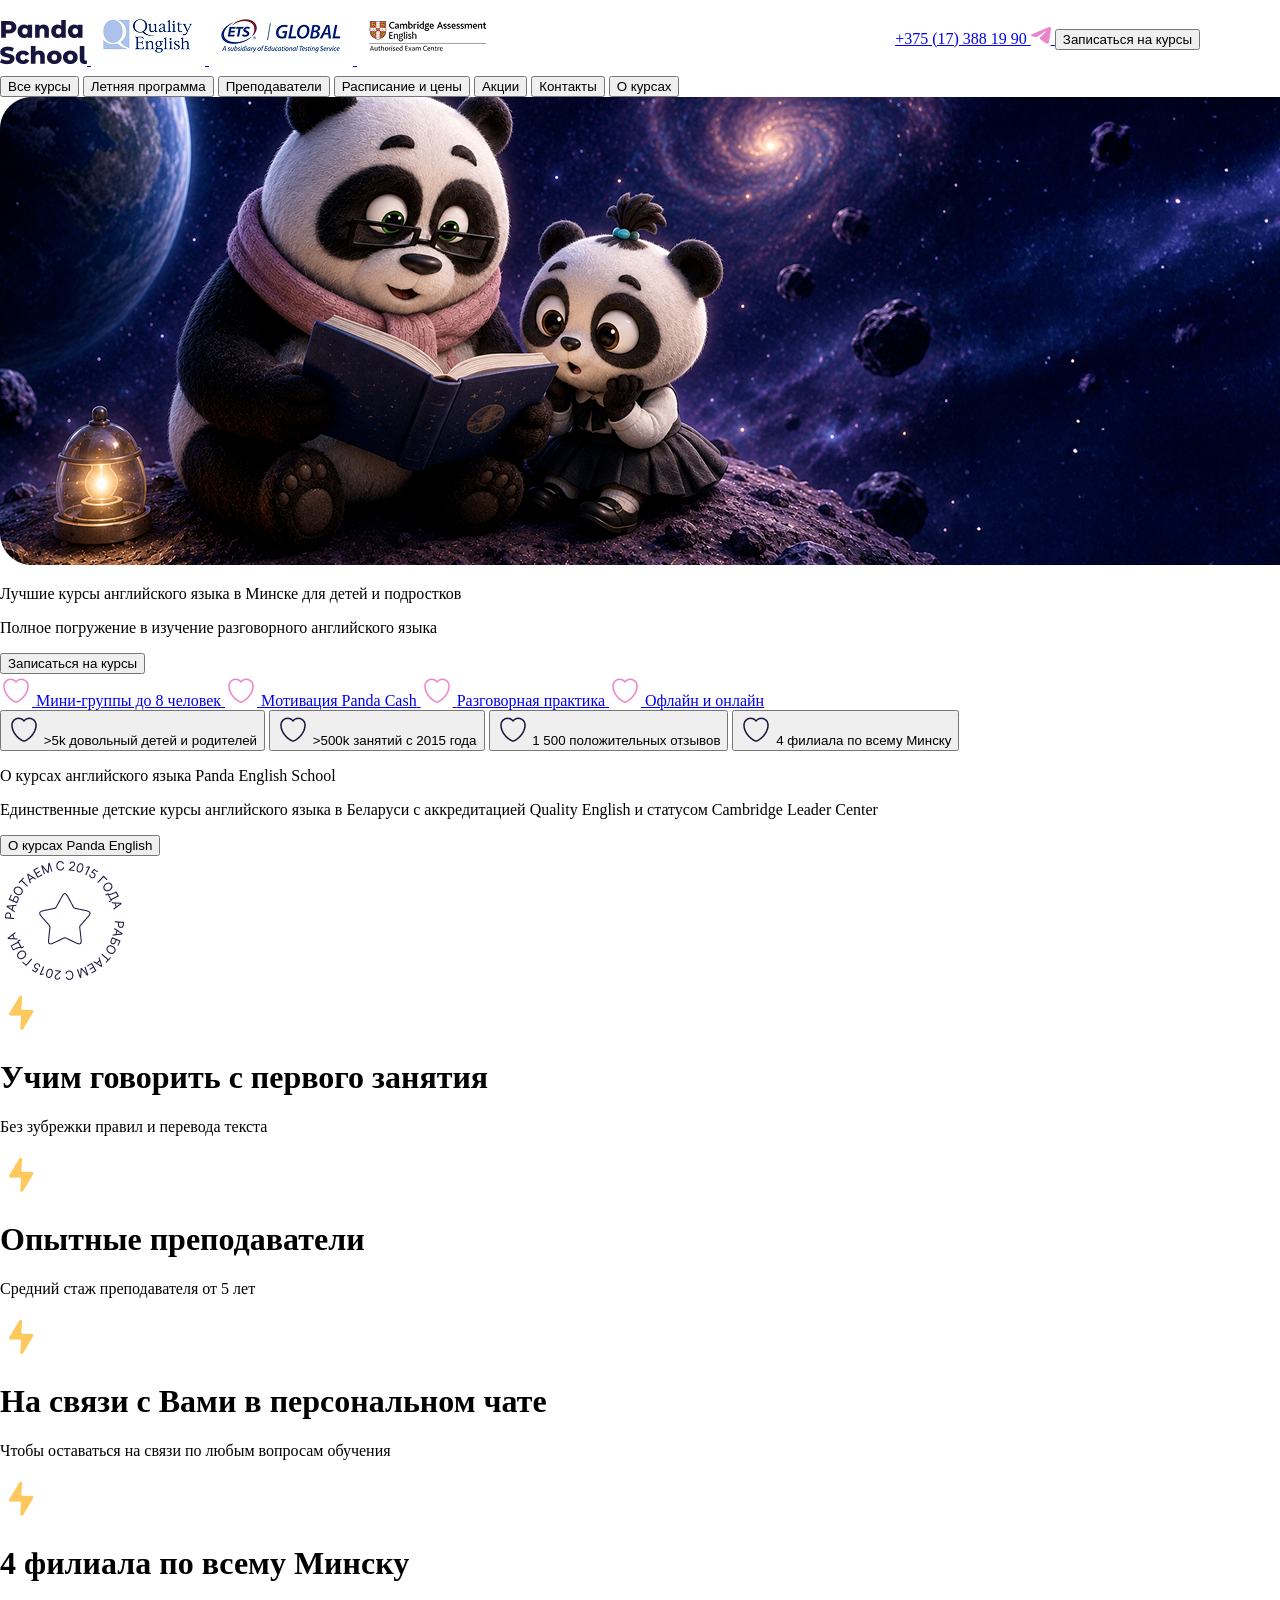
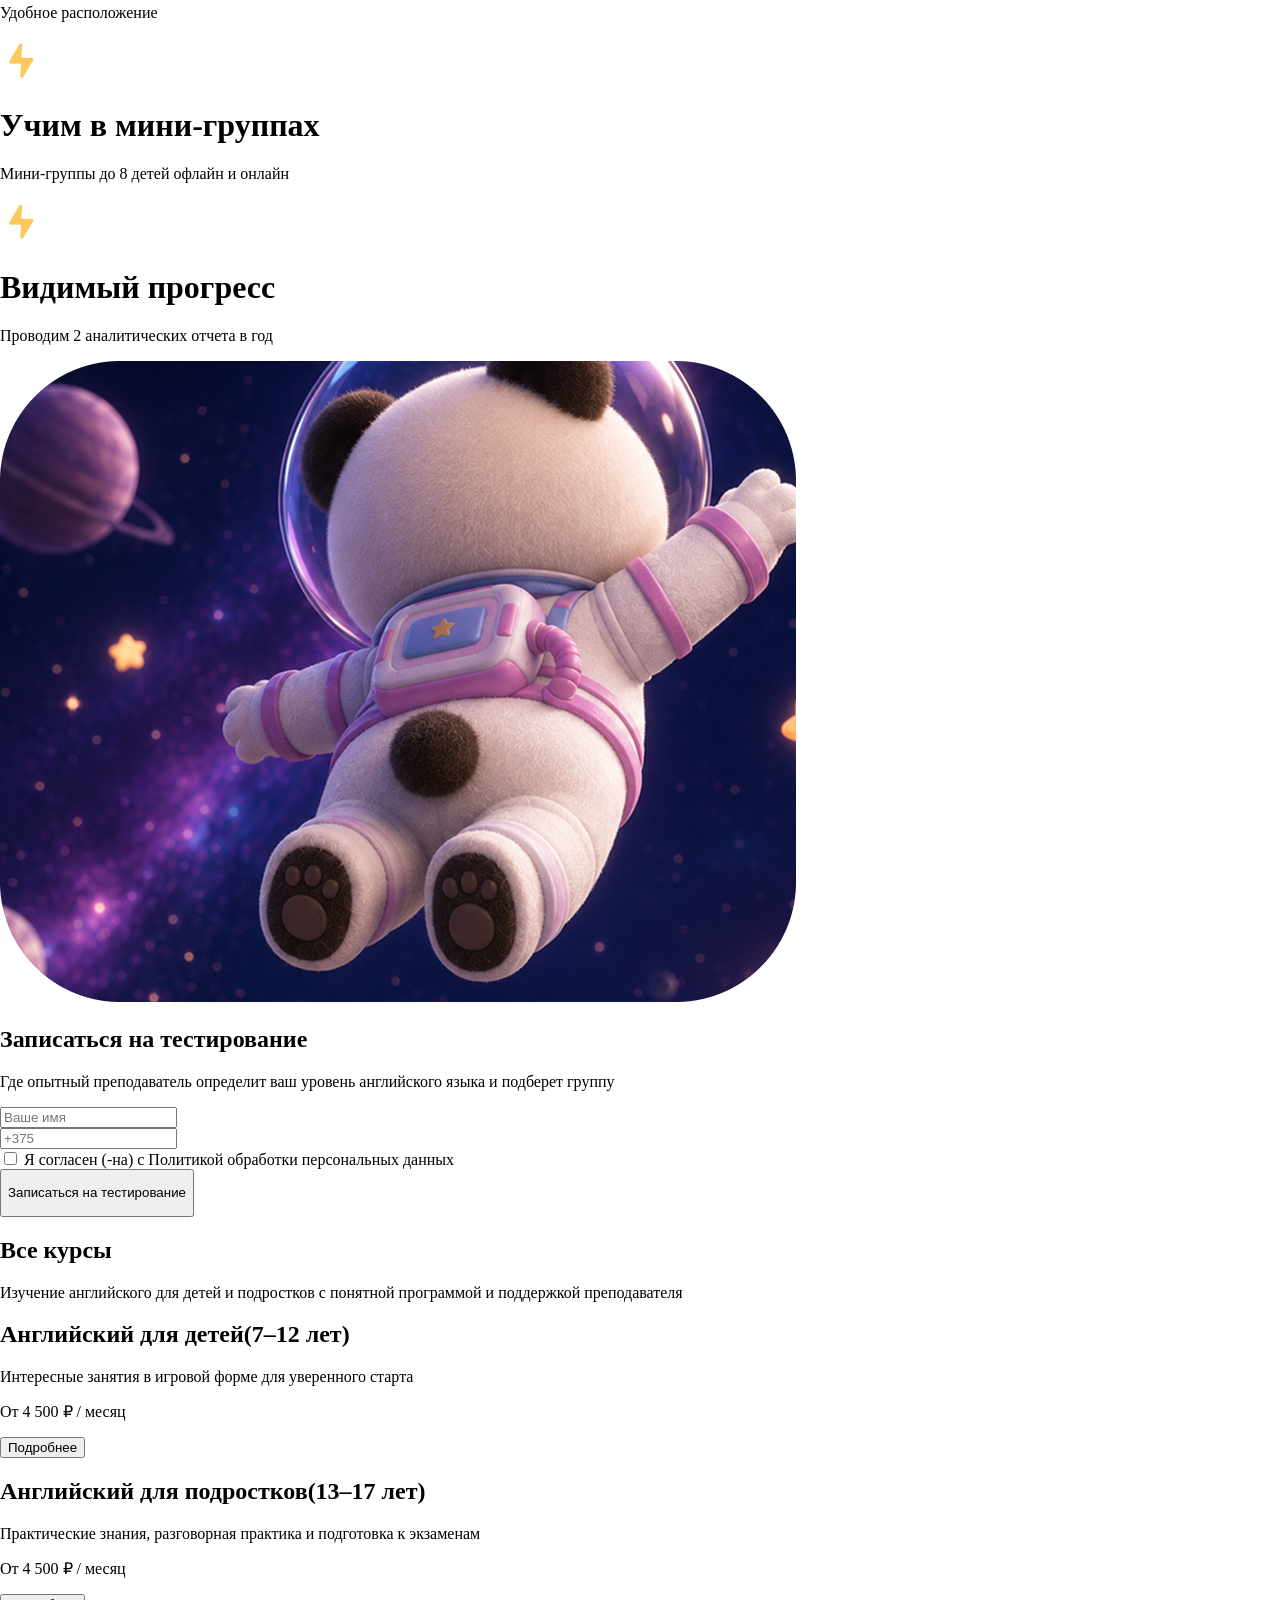
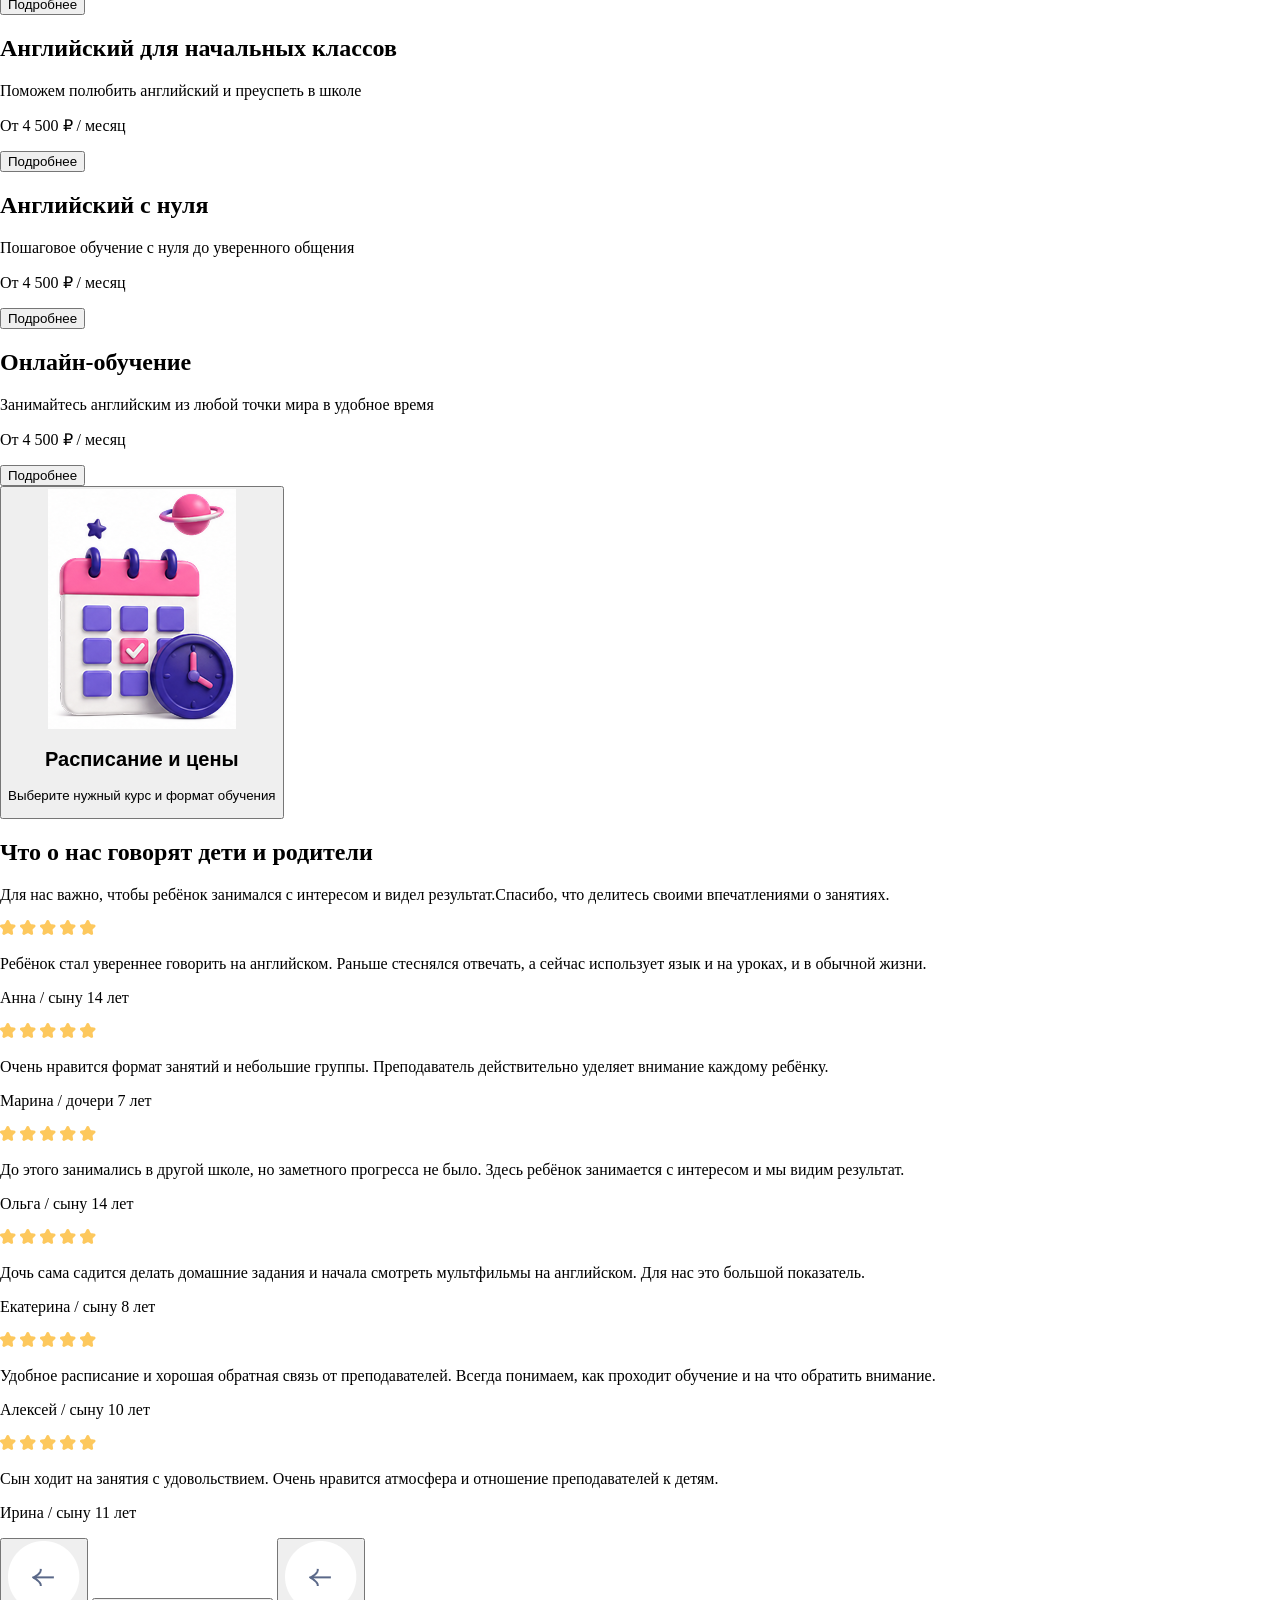
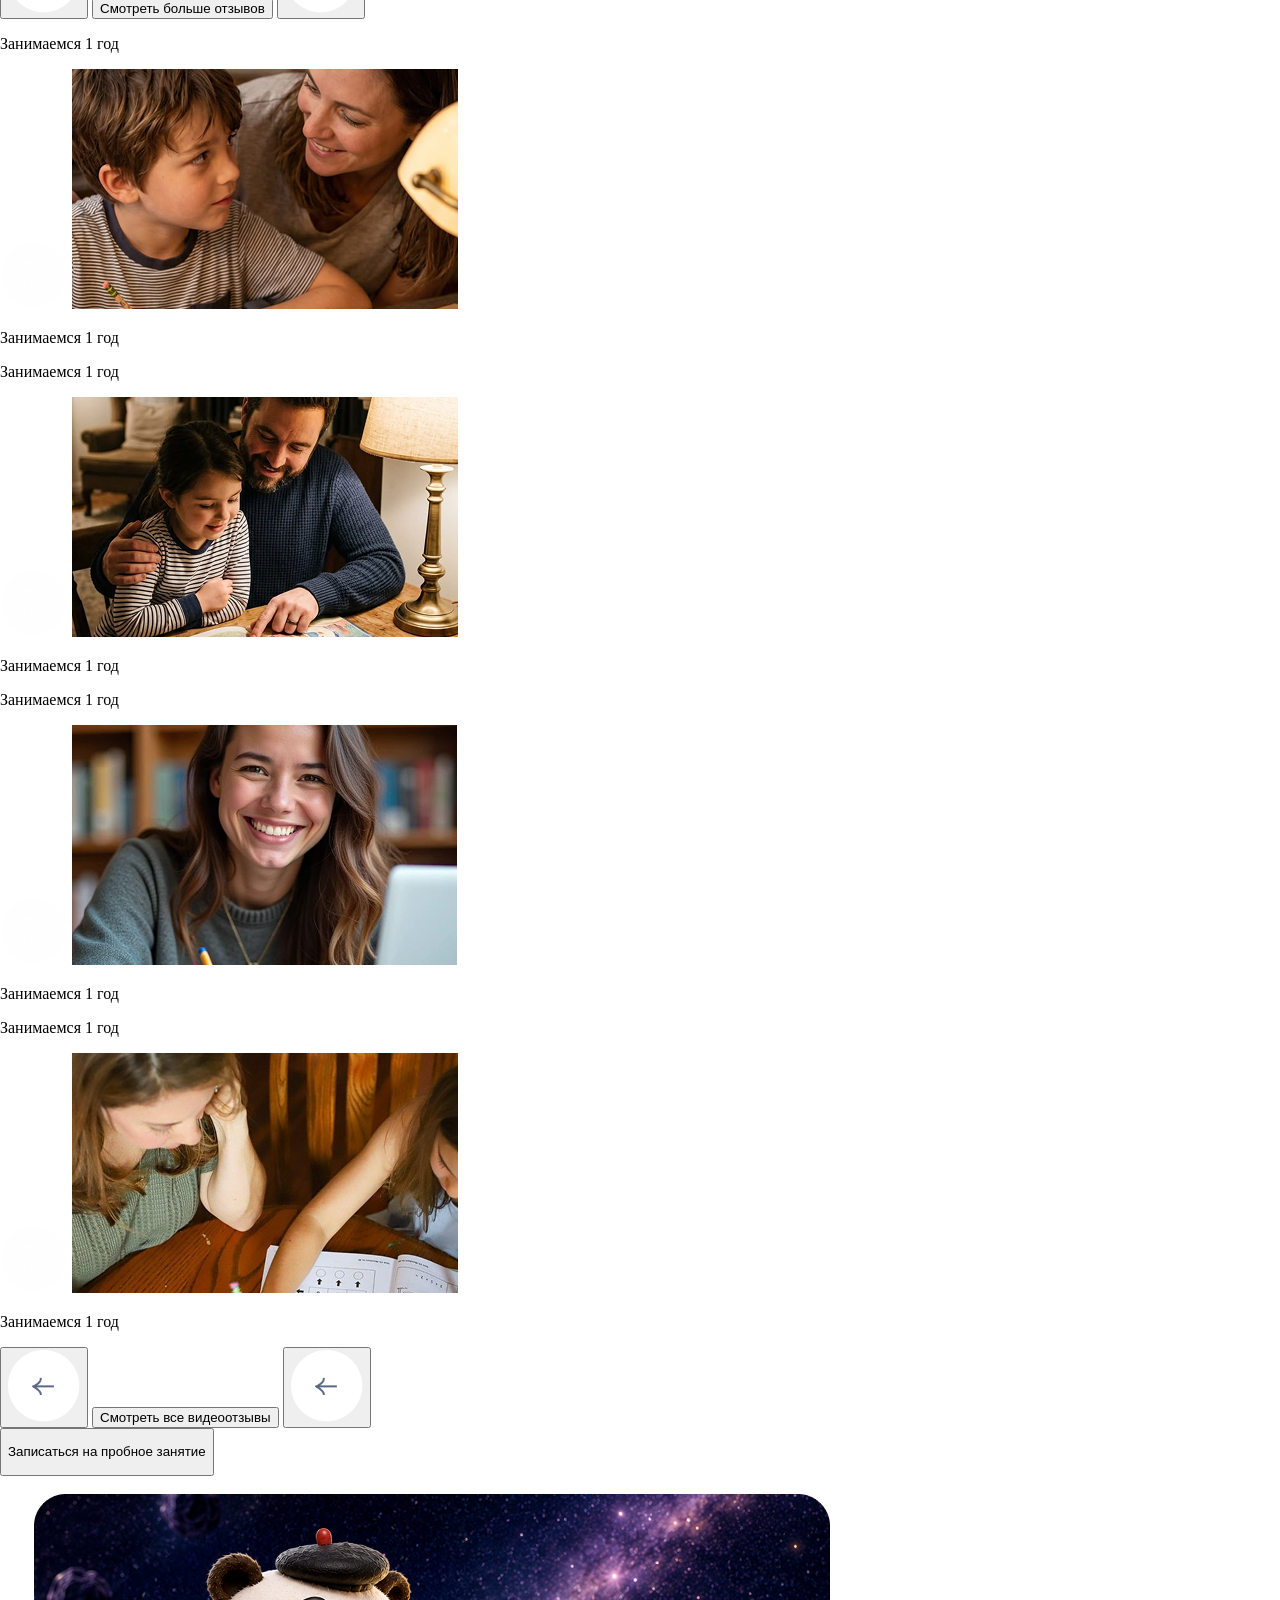
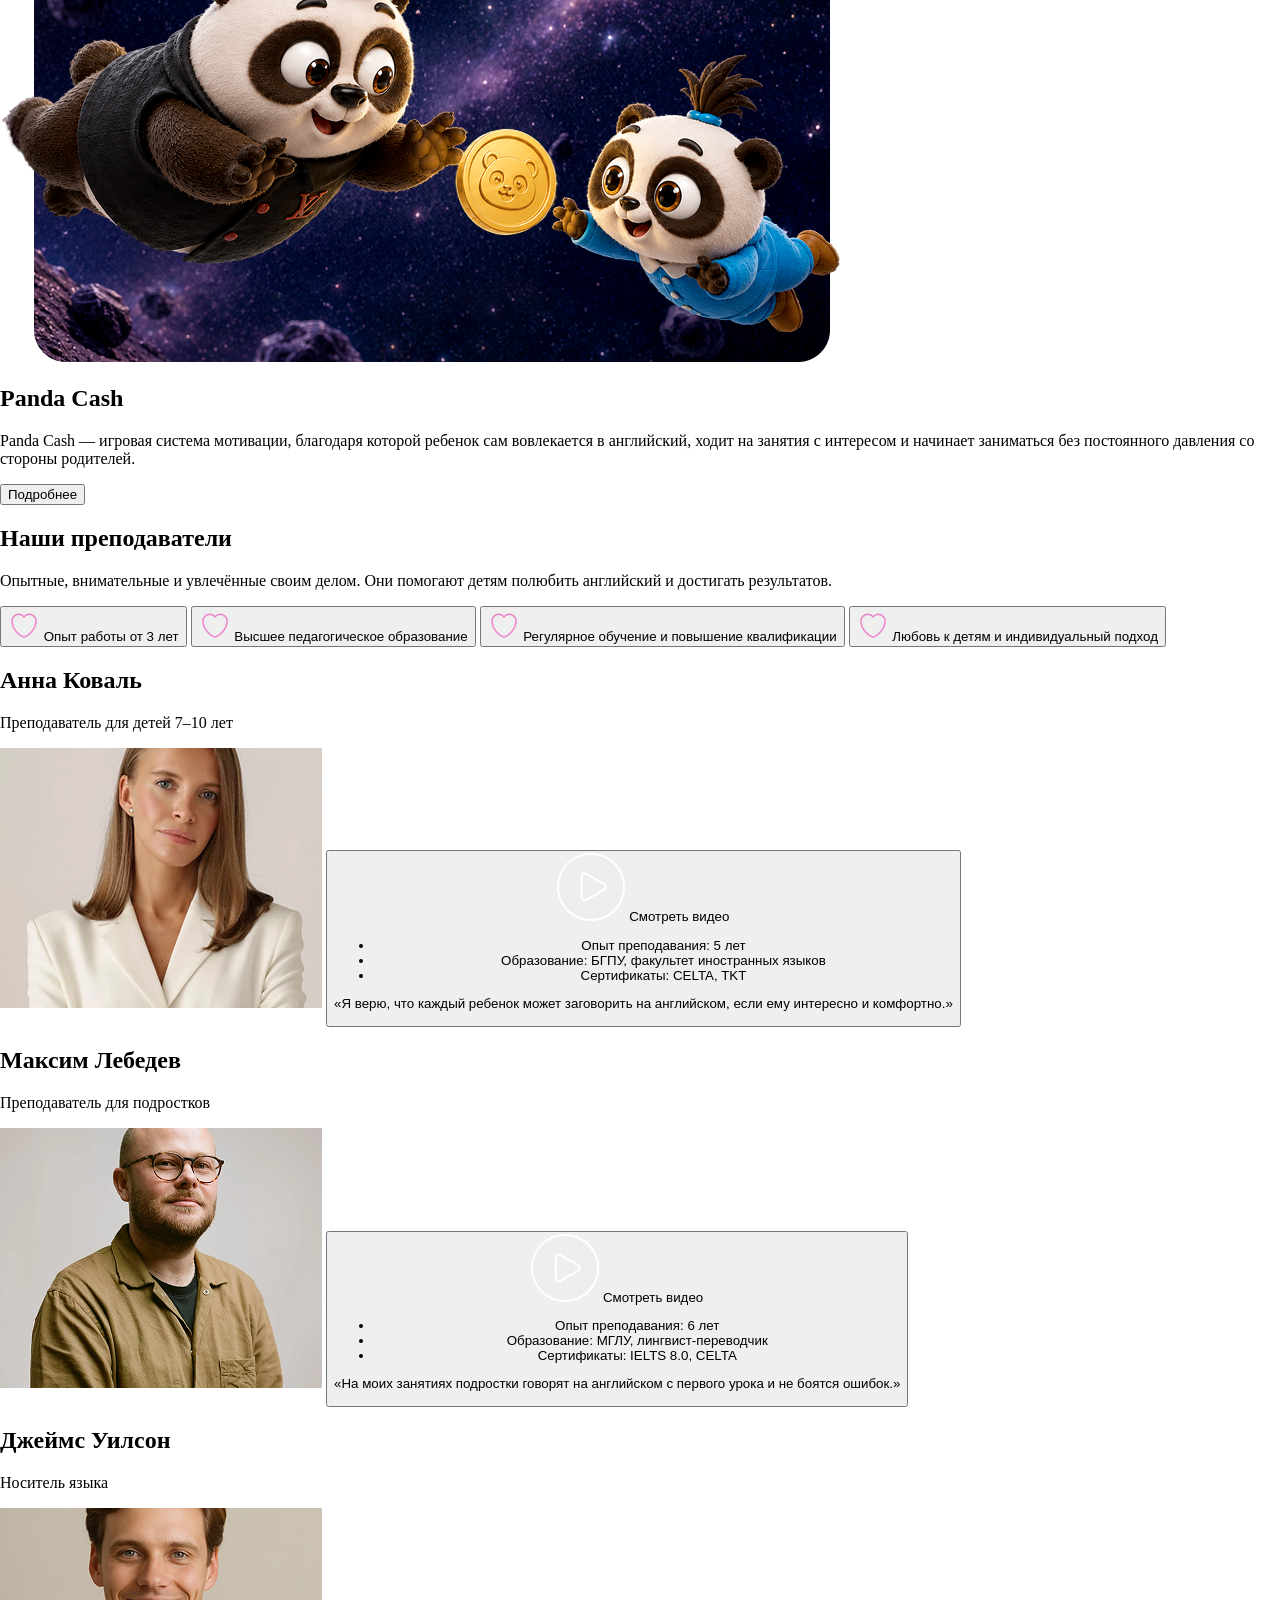
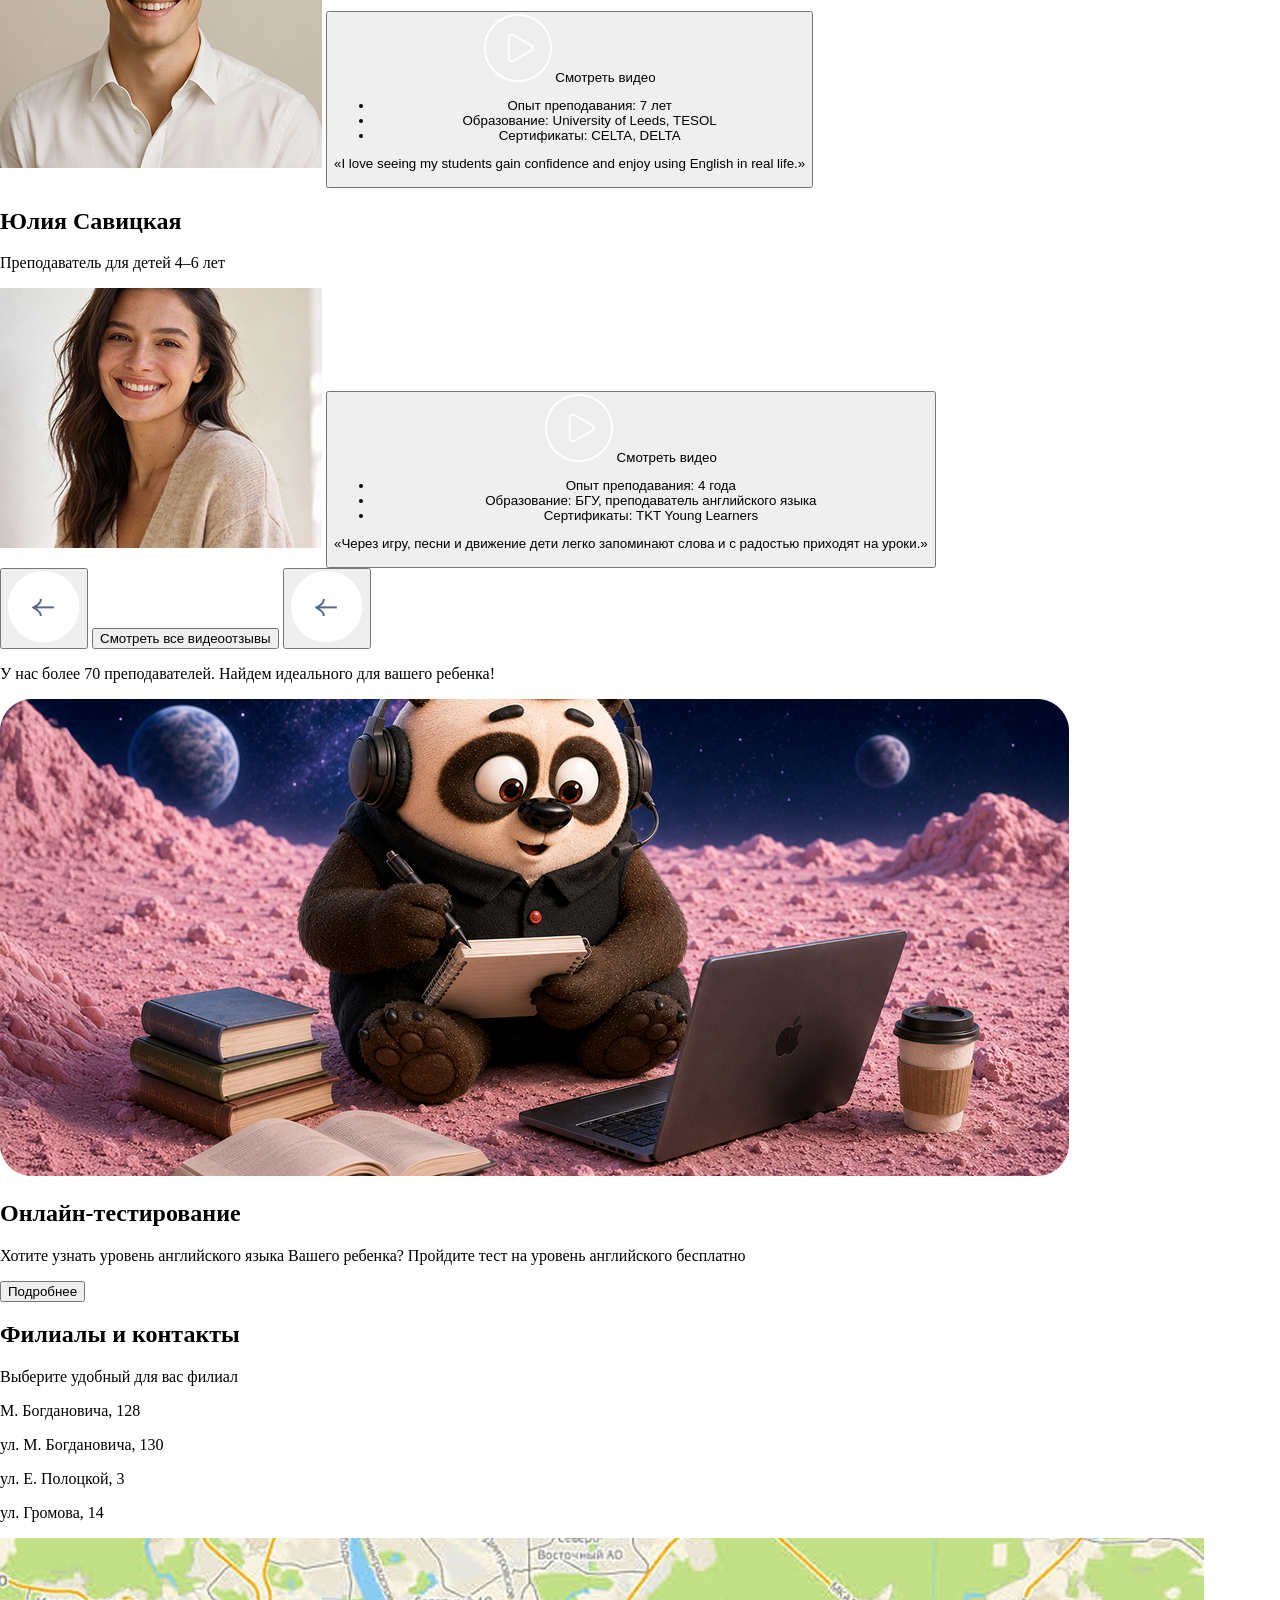
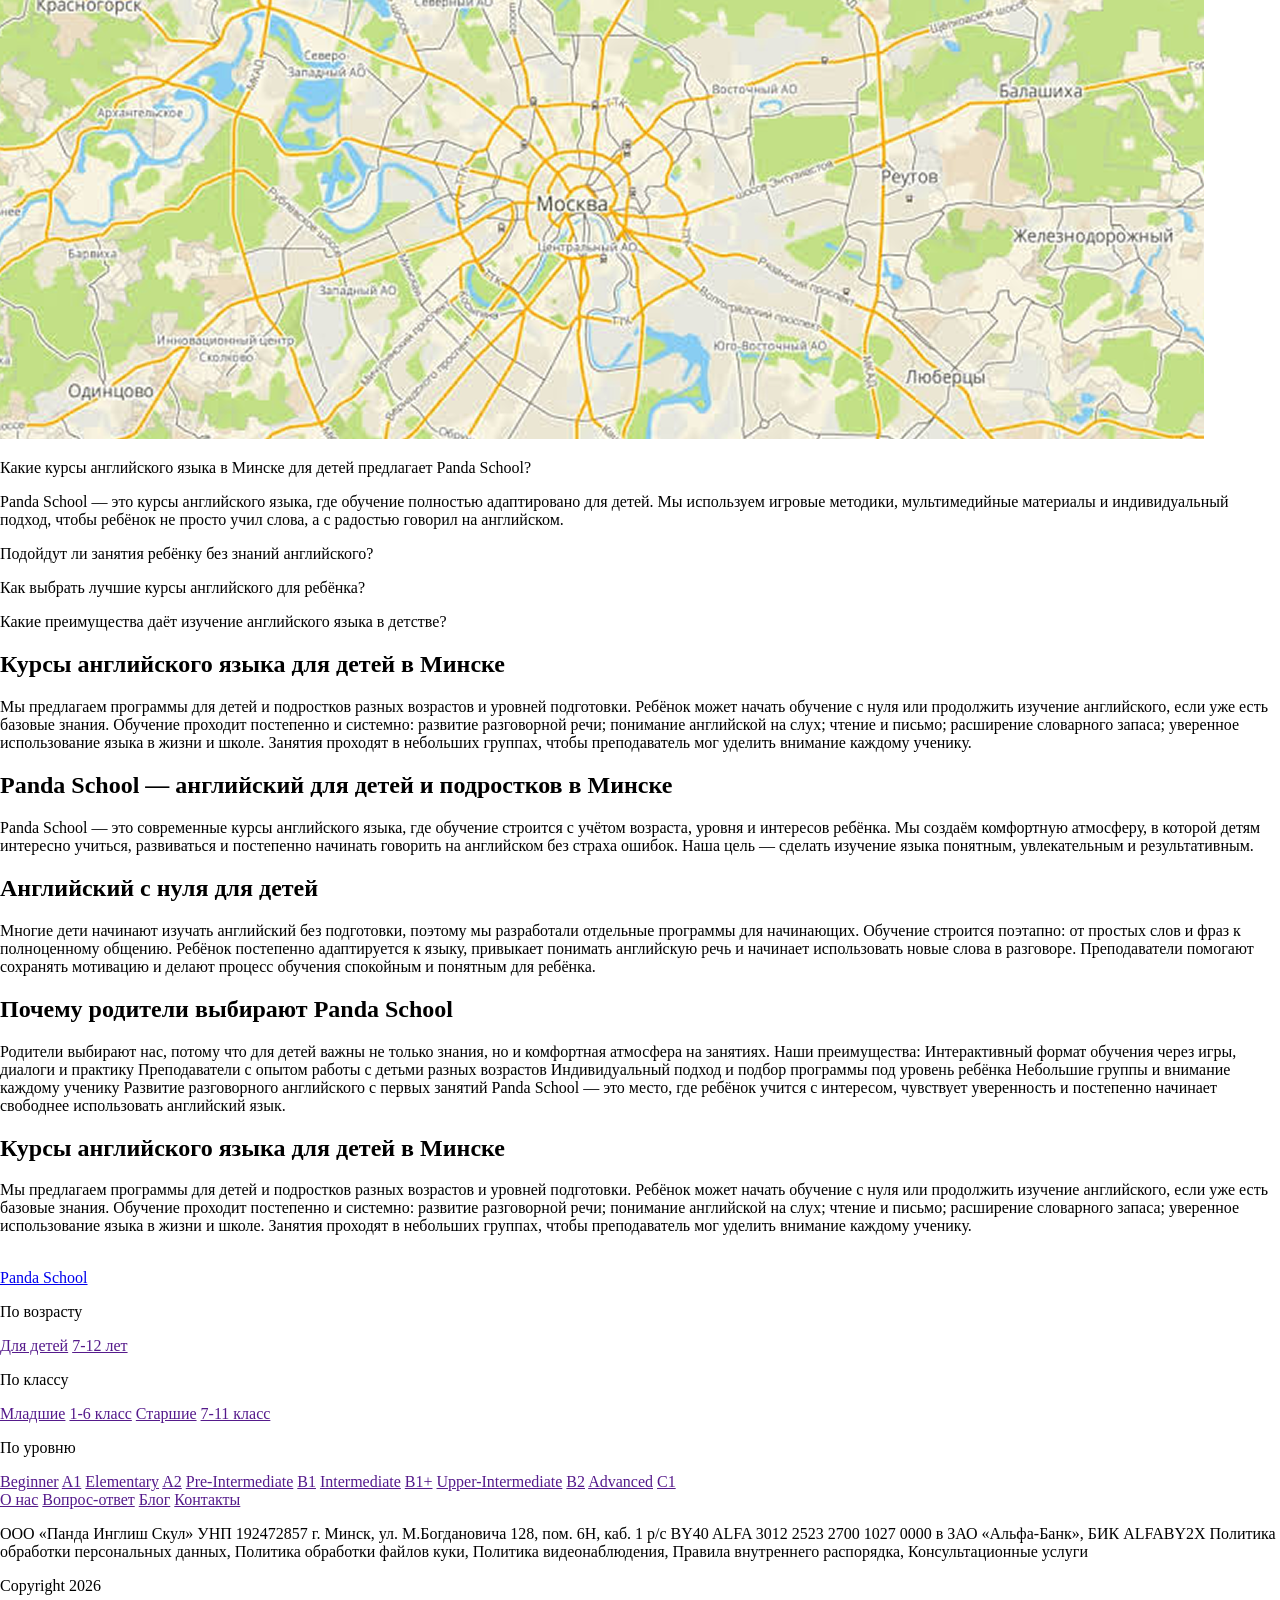
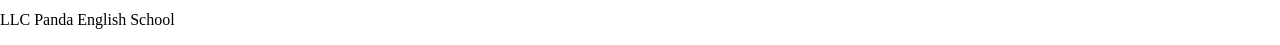
==== index.html @ c7a64e7f "верстка" ====
<!doctype html>
<html lang="en">
  <head>
    <meta charset="UTF-8" />
    <meta http-equiv="X-UA-Compatible" content="IE=edge" />
    <meta name="viewport" content="width=device-width, initial-scale=1.0" />
    <title>PandaShool</title>
    <link rel="stylesheet" href="style.css" />
  </head>

  <body>
    <header class="header">
      <!--1/ ШАПКА-->
      <div class="navigation">
        <a href="index.html">
          <img src="img/PandaSchool.png" alt="логотип Панда" />
          <img src="img/logo.png" alt="лого1" />
          <img src="img/logo (1).png" alt="лого2" />
          <img src="img/logo 3.png" alt="лого3" />
        </a>

        <div class="contacts">
          <a href="+375 (17) 388 19 90" class="phone">
            <span>+375 (17) 388 19 90</span>
            <img src="img/Path.png" alt="Тел" />
          </a>
          <button class="button-main">Записаться на курсы</button>
        </div>
      </div>

      <nav class="menu">
        <button>Все курсы</button>
        <button>Летняя программа</button>
        <button>Преподаватели</button>
        <button>Расписание и цены</button>
        <button>Акции</button>
        <button>Контакты</button>
        <button>О курсах</button>
      </nav>

      <!--2/ ГЛАВНОЕ МЕНЮ (картинка с читающей пандой)-->
      <div>
        <img src="img/ChatGPT Image 24 июн. 2026 г., 14_28_50 1.png" alt="" />
        <p>Лучшие курсы английского языка в Минске для детей и подростков</p>
        <p>Полное погружение в изучение разговорного английского языка</p>
        <button>Записаться на курсы</button>
      </div>

      <!--3/ ПРЕИМУЩЕСТВА (сердечки розовые)-->
      <div>
        <a href="#" class="feature-card">
          <img src="img/favourite 1.png" alt="иконка розовое сердце" />
          <span>Мини-группы до 8 человек</span>
        </a>
        <a href="#" class="feature-card">
          <img src="img/favourite 1.png" alt="иконка розовое сердце" />
          <span> Mотивация Panda Cash</span>
        </a>
        <a href="#" class="feature-card">
          <img src="img/favourite 1.png" alt="иконка розовое сердце" />
          <span> Разговорная практика</span>
        </a>
        <a href="#" class="feature-card">
          <img src="img/favourite 1.png" alt="иконка розовое сердце" />
          <span> Офлайн и онлайн</span>
        </a>
      </div>

      <!--(сердечки серые)-->
      <div>
        <button>
          <a href=""></a>
          <img src="img/favourite.png" alt="" />
          >5k довольный детей и родителей
        </button>
        <button>
          <a href=""></a>
          <img src="img/favourite.png" alt="" />
          >500k занятий с 2015 года
        </button>
        <button>
          <a href=""></a>
          <img src="img/favourite.png" alt="" />
          1 500 положительных отзывов
        </button>
        <button>
          <a href=""></a>
          <img src="img/favourite.png" alt="" />
          4 филиала по всему Минску
        </button>
      </div>

      <!--4. ИНФО (со звездой)-->
      <div>
        <div>
          <p>О курсах английского языка Panda English School</p>
          <p>
            Единственные детские курсы английского языка в Беларуси с
            аккредитацией Quality English и статусом Cambridge Leader Center
          </p>
          <button>О курсах Panda English</button>
        </div>
        <div>
          <img src="img/Group 1036.png" alt="" />
        </div>
      </div>

       <!--4. ПРЕИМУЩЕСТВА 2 (молнии)-->
      <div>
        <div>
          <div>
            <img src="img/Frame 2147223396.png" alt="" />
            <h1>Учим говорить с первого занятия</h1>
            <p>Без зубрежки правил и перевода текста</p>
          </div>
          <div>
            <img src="img/Frame 2147223396.png" alt="" />
            <h1>Опытные преподаватели</h1>
            <p>Средний стаж преподавателя от 5 лет</p>
          </div>
        </div>

        <div>
          <div>
            <img src="img/Frame 2147223396.png" alt="" />
            <h1>На связи с Вами в персональном чате</h1>
            <p>Чтобы оставаться на связи по любым вопросам обучения</p>
          </div>
          <div>
            <img src="img/Frame 2147223396.png" alt="" />
            <h1>4 филиала по всему Минску</h1>
            <p>Удобное расположение</p>
          </div>
        </div>

        <div>
          <img src="img/Frame 2147223396.png" alt="" />
          <h1>Учим в мини-группах</h1>
          <p>Мини-группы до 8 детей офлайн и онлайн</p>

          <img src="img/Frame 2147223396.png" alt="" />
          <h1>Видимый прогресс</h1>
          <p>Проводим 2 аналитических отчета в год</p>
        </div>
      </div>
    </header>

    <section>
      <div>
        <img src="img/ChatGPT Image 2 июл. 2026 г., 21_52_35 1.png" alt="" />
        <form action="#">
          <h1>Записаться на тестирование</h1>
          <p>
            Где опытный преподаватель определит ваш уровень английского языка и
            подберет группу
          </p>
          <input type="text" placeholder="Ваше имя" /> <br />
          <input type="number" placeholder="+375" /><br />
          <input type="checkbox" id="check" placeholder="" />
          <label for="check">
            Я согласен (-на) с Политикой обработки персональных данных
          </label>
        </form>
        <button type="submit">
          <p>Записаться на тестирование</p>
        </button>
      </div>
    </section>

    <section>
      <div>
        <h1>Все курсы</h1>
        <p>
          Изучение английского для детей и подростков с понятной программой и
          поддержкой преподавателя
        </p>
        <div>
          <div>
            <h1>Английский для детей(7–12 лет)</h1>
            <p>Интересные занятия в игровой форме для уверенного старта</p>
            <p>От 4 500 ₽ / месяц</p>
            <button>Подробнее</button>
          </div>
          <div>
            <h1>Английский для подростков(13–17 лет)</h1>
            <p>
              Практические знания, разговорная практика и подготовка к экзаменам
            </p>
            <p>От 4 500 ₽ / месяц</p>
            <button>Подробнее</button>
          </div>
          <div>
            <h1>Английский для начальных классов</h1>
            <p>Поможем полюбить английский и преуспеть в школе</p>
            <p>От 4 500 ₽ / месяц</p>
            <button>Подробнее</button>
          </div>
        </div>
        <div>
          <div>
            <h1>Английский с нуля</h1>
            <p>Пошаговое обучение с нуля до уверенного общения</p>
            <p>От 4 500 ₽ / месяц</p>
            <button>Подробнее</button>
          </div>
          <div>
            <h1>Онлайн-обучение</h1>
            <p>Занимайтесь английским из любой точки мира в удобное время</p>
            <p>От 4 500 ₽ / месяц</p>
            <button>Подробнее</button>
          </div>
          <div>
            <button>
              <img
                src="img/ChatGPT Image 28 июл. 2026 г., 15_51_54 1.png"
                alt=""
              />
              <h1>Расписание и цены</h1>
              <p>Выберите нужный курс и формат обучения</p>
            </button>
          </div>
        </div>
      </div>
    </section>

    <section>
      <h1>Что о нас говорят дети и родители</h1>
      <p>
        Для нас важно, чтобы ребёнок занимался с интересом и видел
        результат.Спасибо, что делитесь своими впечатлениями о занятиях.
      </p>
      <div>
        <img src="img/Star 13.png" alt="" />
        <img src="img/Star 13.png" alt="" />
        <img src="img/Star 13.png" alt="" />
        <img src="img/Star 13.png" alt="" />
        <img src="img/Star 13.png" alt="" />
        <p>
          Ребёнок стал увереннее говорить на английском. Раньше стеснялся
          отвечать, а сейчас использует язык и на уроках, и в обычной жизни.
        </p>
        <p>Анна / сыну 14 лет</p>
      </div>
      <div>
        <img src="img/Star 13.png" alt="" />
        <img src="img/Star 13.png" alt="" />
        <img src="img/Star 13.png" alt="" />
        <img src="img/Star 13.png" alt="" />
        <img src="img/Star 13.png" alt="" />
        <p>
          Очень нравится формат занятий и небольшие группы. Преподаватель
          действительно уделяет внимание каждому ребёнку.
        </p>
        <p>Марина / дочери 7 лет</p>
      </div>
      <div>
        <img src="img/Star 13.png" alt="" />
        <img src="img/Star 13.png" alt="" />
        <img src="img/Star 13.png" alt="" />
        <img src="img/Star 13.png" alt="" />
        <img src="img/Star 13.png" alt="" />
        <p>
          До этого занимались в другой школе, но заметного прогресса не было.
          Здесь ребёнок занимается с интересом и мы видим результат.
        </p>
        <p>Ольга / сыну 14 лет</p>
      </div>
      <div>
        <img src="img/Star 13.png" alt="" />
        <img src="img/Star 13.png" alt="" />
        <img src="img/Star 13.png" alt="" />
        <img src="img/Star 13.png" alt="" />
        <img src="img/Star 13.png" alt="" />
        <p>
          Дочь сама садится делать домашние задания и начала смотреть
          мультфильмы на английском. Для нас это большой показатель.
        </p>
        <p>Екатерина / сыну 8 лет</p>
      </div>
      <div>
        <img src="img/Star 13.png" alt="" />
        <img src="img/Star 13.png" alt="" />
        <img src="img/Star 13.png" alt="" />
        <img src="img/Star 13.png" alt="" />
        <img src="img/Star 13.png" alt="" />
        <p>
          Удобное расписание и хорошая обратная связь от преподавателей. Всегда
          понимаем, как проходит обучение и на что обратить внимание.
        </p>
        <p>Алексей / сыну 10 лет</p>
      </div>
      <div>
        <img src="img/Star 13.png" alt="" />
        <img src="img/Star 13.png" alt="" />
        <img src="img/Star 13.png" alt="" />
        <img src="img/Star 13.png" alt="" />
        <img src="img/Star 13.png" alt="" />
        <p>
          Сын ходит на занятия с удовольствием. Очень нравится атмосфера и
          отношение преподавателей к детям.
        </p>
        <p>Ирина / сыну 11 лет</p>
      </div>
      <div>
        <button>
          <img src="img/Frame 2147223239.png" alt="" />
        </button>
        <button>Смотреть больше отзывов</button>
        <button>
          <img src="img/Frame 2147223239.png" alt="" />
        </button>
      </div>
    </section>

    <div>
      <div>
        <p>Занимаемся 1 год</p>
        <img src="img/Group 1026.png" alt="" />
        <img src="img/image 8.png" alt="" />
        <p>Занимаемся 1 год</p>
      </div>
      <div>
        <p>Занимаемся 1 год</p>
        <img src="img/Group 1026.png" alt="" />
        <img src="img/image 9.png" alt="" />
        <p>Занимаемся 1 год</p>
      </div>
      <div>
        <p>Занимаемся 1 год</p>
        <img src="img/Group 1026.png" alt="" />
        <img src="img/image 10.png" alt="" />
        <p>Занимаемся 1 год</p>
      </div>
      <div>
        <p>Занимаемся 1 год</p>
        <img src="img/Group 1026.png" alt="" />
        <img src="img/image 9 (1).png" alt="" />
        <p>Занимаемся 1 год</p>
      </div>

      <div>
        <button>
          <img src="img/Frame 2147223239.png" alt="" />
        </button>
        <button>Смотреть все видеоотзывы</button>
        <button>
          <img src="img/Frame 2147223239.png" alt="" />
        </button>
      </div>
      <button>
        <p>Записаться на пробное занятие</p>
      </button>
    </div>

    <section>
      <div>
        <img src="" alt="" />
        <img src="" alt="" />
      </div>
      <div>
        <img src="img/Frame 2147223438.png" alt="" />
        <h1>Panda Cash</h1>
        <p>
          Panda Cash — игровая система мотивации, благодаря которой ребенок сам
          вовлекается в английский, ходит на занятия с интересом и начинает
          заниматься без постоянного давления со стороны родителей.
        </p>
        <button>Подробнее</button>
      </div>
    </section>

    <section>
      <h1>Наши преподаватели</h1>
      <p>
        Опытные, внимательные и увлечённые своим делом. Они помогают детям
        полюбить английский и достигать результатов.
      </p>
      <nav>
        <button>
          <a href=""></a>
          <img src="img/favourite 1.png" alt="" />
          Опыт работы от 3 лет
        </button>
        <button>
          <a href=""></a>
          <img src="img/favourite 1.png" alt="" />
          Высшее педагогическое образование
        </button>
        <button>
          <a href=""></a>
          <img src="img/favourite 1.png" alt="" />
          Регулярное обучение и повышение квалификации
        </button>
        <button>
          <a href=""></a>
          <img src="img/favourite 1.png" alt="" />
          Любовь к детям и индивидуальный подход
        </button>
      </nav>

      <div>
        <div>
          <h1>Анна Коваль</h1>
          <p>Преподаватель для детей 7–10 лет</p>
          <img src="img/Rectangle 17638.png" alt="" />
          <button>
            <img src="img/Group 1026.png" alt="" />
            Смотреть видео
            <ul>
              <li>Опыт преподавания: 5 лет</li>
              <li>Образование: БГПУ, факультет иностранных языков</li>
              <li>Сертификаты: CELTA, TKT</li>
            </ul>
            <p>
              «Я верю, что каждый ребенок может заговорить на английском, если
              ему интересно и комфортно.»
            </p>
          </button>
        </div>
        <div>
          <h1>Максим Лебедев</h1>
          <p>Преподаватель для подростков</p>
          <img src="img/Rectangle 17639.png" alt="" />
          <button>
            <img src="img/Group 1026.png" alt="" />
            Смотреть видео
            <ul>
              <li>Опыт преподавания: 6 лет</li>
              <li>Образование: МГЛУ, лингвист-переводчик</li>
              <li>Сертификаты: IELTS 8.0, CELTA</li>
            </ul>
            <p>
              «На моих занятиях подростки говорят на английском с первого урока
              и не боятся ошибок.»
            </p>
          </button>
        </div>
        <div>
          <h1>Джеймс Уилсон</h1>
          <p>Носитель языка</p>
          <img src="img/Rectangle 17637.png" alt="" />
          <button>
            <img src="img/Group 1026.png" alt="" />
            Смотреть видео
            <ul>
              <li>Опыт преподавания: 7 лет</li>
              <li>Образование: University of Leeds, TESOL</li>
              <li>Сертификаты: CELTA, DELTA</li>
            </ul>
            <p>
              «I love seeing my students gain confidence and enjoy using English
              in real life.»
            </p>
          </button>
        </div>
        <div>
          <h1>Юлия Савицкая</h1>
          <p>Преподаватель для детей 4–6 лет</p>
          <img src="img/Rectangle 17640.png" alt="" />
          <button>
            <img src="img/Group 1026.png" alt="" />
            Смотреть видео
            <ul>
              <li>Опыт преподавания: 4 года</li>
              <li>Образование: БГУ, преподаватель английского языка</li>
              <li>Сертификаты: TKT Young Learners</li>
            </ul>
            <p>
              «Через игру, песни и движение дети легко запоминают слова и с
              радостью приходят на уроки.»
            </p>
          </button>
        </div>
        <div>
          <button>
            <img src="img/Frame 2147223239.png" alt="" />
          </button>
          <button>Смотреть все видеоотзывы</button>
          <button>
            <img src="img/Frame 2147223239.png" alt="" />
          </button>
          <p>
            У нас более 70 преподавателей. Найдем идеального для вашего ребенка!
          </p>
        </div>
      </div>
    </section>

    <section>
      <img src="img/ChatGPT Image 24 июн. 2026 г., 14_28.png" alt="" />
      <h1>Онлайн-тестирование</h1>
      <p>
        Хотите узнать уровень английского языка Вашего ребенка? Пройдите тест на
        уровень английского бесплатно
      </p>
      <button>Подробнее</button>
    </section>

    <section>
      <div>
        <h1>Филиалы и контакты</h1>
        <p>Выберите удобный для вас филиал</p>
        <div>
          <p>М. Богдановича, 128</p>
          <p>ул. М. Богдановича, 130</p>
          <p>ул. Е. Полоцкой, 3</p>
          <p>ул. Громова, 14</p>
        </div>
      </div>
      <img src="img/image 11.png" alt="" />
    </section>

    <section>
      <div>
        <p>
          Какие курсы английского языка в Минске для детей предлагает Panda
          School?
        </p>
        <p>
          Panda School — это курсы английского языка, где обучение полностью
          адаптировано для детей. Мы используем игровые методики, мультимедийные
          материалы и индивидуальный подход, чтобы ребёнок не просто учил слова,
          а с радостью говорил на английском.
        </p>
        <p>Подойдут ли занятия ребёнку без знаний английского?</p>
        <p>Как выбрать лучшие курсы английского для ребёнка?</p>
        <p>Какие преимущества даёт изучение английского языка в детстве?</p>
      </div>

      <div>
        <h1>Курсы английского языка для детей в Минске</h1>
        <p>
          Мы предлагаем программы для детей и подростков разных возрастов и
          уровней подготовки. Ребёнок может начать обучение с нуля или
          продолжить изучение английского, если уже есть базовые знания.
          Обучение проходит постепенно и системно: развитие разговорной речи;
          понимание английской на слух; чтение и письмо; расширение словарного
          запаса; уверенное использование языка в жизни и школе. Занятия
          проходят в небольших группах, чтобы преподаватель мог уделить внимание
          каждому ученику.
        </p>
      </div>
      <div>
        <h1>Panda School — английский для детей и подростков в Минске</h1>

        <p>
          Panda School — это современные курсы английского языка, где обучение
          строится с учётом возраста, уровня и интересов ребёнка. Мы создаём
          комфортную атмосферу, в которой детям интересно учиться, развиваться и
          постепенно начинать говорить на английском без страха ошибок. Наша
          цель — сделать изучение языка понятным, увлекательным и
          результативным.
        </p>
      </div>
      <div>
        <h1>Английский с нуля для детей</h1>
        <p>
          Многие дети начинают изучать английский без подготовки, поэтому мы
          разработали отдельные программы для начинающих. Обучение строится
          поэтапно: от простых слов и фраз к полноценному общению. Ребёнок
          постепенно адаптируется к языку, привыкает понимать английскую речь и
          начинает использовать новые слова в разговоре. Преподаватели помогают
          сохранять мотивацию и делают процесс обучения спокойным и понятным для
          ребёнка.
        </p>
      </div>
      <div>
        <h1>Почему родители выбирают Panda School</h1>
        <p>
          Родители выбирают нас, потому что для детей важны не только знания, но
          и комфортная атмосфера на занятиях. Наши преимущества: Интерактивный
          формат обучения через игры, диалоги и практику Преподаватели с опытом
          работы с детьми разных возрастов Индивидуальный подход и подбор
          программы под уровень ребёнка Небольшие группы и внимание каждому
          ученику Развитие разговорного английского с первых занятий Panda
          School — это место, где ребёнок учится с интересом, чувствует
          уверенность и постепенно начинает свободнее использовать английский
          язык.
        </p>
      </div>
      <div>
        <h1>Курсы английского языка для детей в Минске</h1>
        <p>
          Мы предлагаем программы для детей и подростков разных возрастов и
          уровней подготовки. Ребёнок может начать обучение с нуля или
          продолжить изучение английского, если уже есть базовые знания.
          Обучение проходит постепенно и системно: развитие разговорной речи;
          понимание английской на слух; чтение и письмо; расширение словарного
          запаса; уверенное использование языка в жизни и школе. Занятия
          проходят в небольших группах, чтобы преподаватель мог уделить внимание
          каждому ученику.
        </p>
      </div>
    </section>

    <footer>
      <img src="" alt="" />
      <section>
        <a href="./index.html">Panda School</a>
        <div>
          <p>По возрасту</p>
          <a href="">Для детей</a>
          <a href="">7-12 лет</a>
        </div>
        <div>
          <p>По классу</p>
          <a href="">Младшие</a>
          <a href="">1-6 класс</a>
          <a href="">Старшие</a>
          <a href="">7-11 класс</a>
        </div>
        <div>
          <p>По уровню</p>
          <a href="">Beginner</a>
          <a href="">A1</a>
          <a href="">Elementary</a>
          <a href="">A2</a>
          <a href="">Pre-Intermediate</a>
          <a href="">B1</a>
          <a href="">Intermediate</a>
          <a href="">B1+</a>
          <a href="">Upper-Intermediate</a>
          <a href="">B2</a>
          <a href="">Advanced</a>
          <a href="">C1</a>
        </div>
        <div>
          <a href="">O нас</a>
          <a href="">Вопрос-ответ</a>
          <a href="">Блог</a>
          <a href="">Контакты</a>
        </div>
      </section>
      <p>
        ООО «Панда Инглиш Скул» УНП 192472857 г. Минск, ул. М.Богдановича 128,
        пом. 6Н, каб. 1 р/с BY40 ALFA 3012 2523 2700 1027 0000 в ЗАО
        «Альфа-Банк», БИК ALFABY2X Политика обработки персональных
        данных, Политика обработки файлов куки, Политика
        видеонаблюдения, Правила внутреннего распорядка, Консультационные услуги
      </p>
      <p>Copyright 2026</p>
      <p>LLC Panda English School</p>
    </footer>
  </body>
</html>
---- style.css ----
body {
    margin: 0;
}

.navigation {
    max-width: 1200px;
    height: 76px;
    display: flex;
    flex-wrap: wrap;
    justify-content: space-between;
    align-items: center;
}
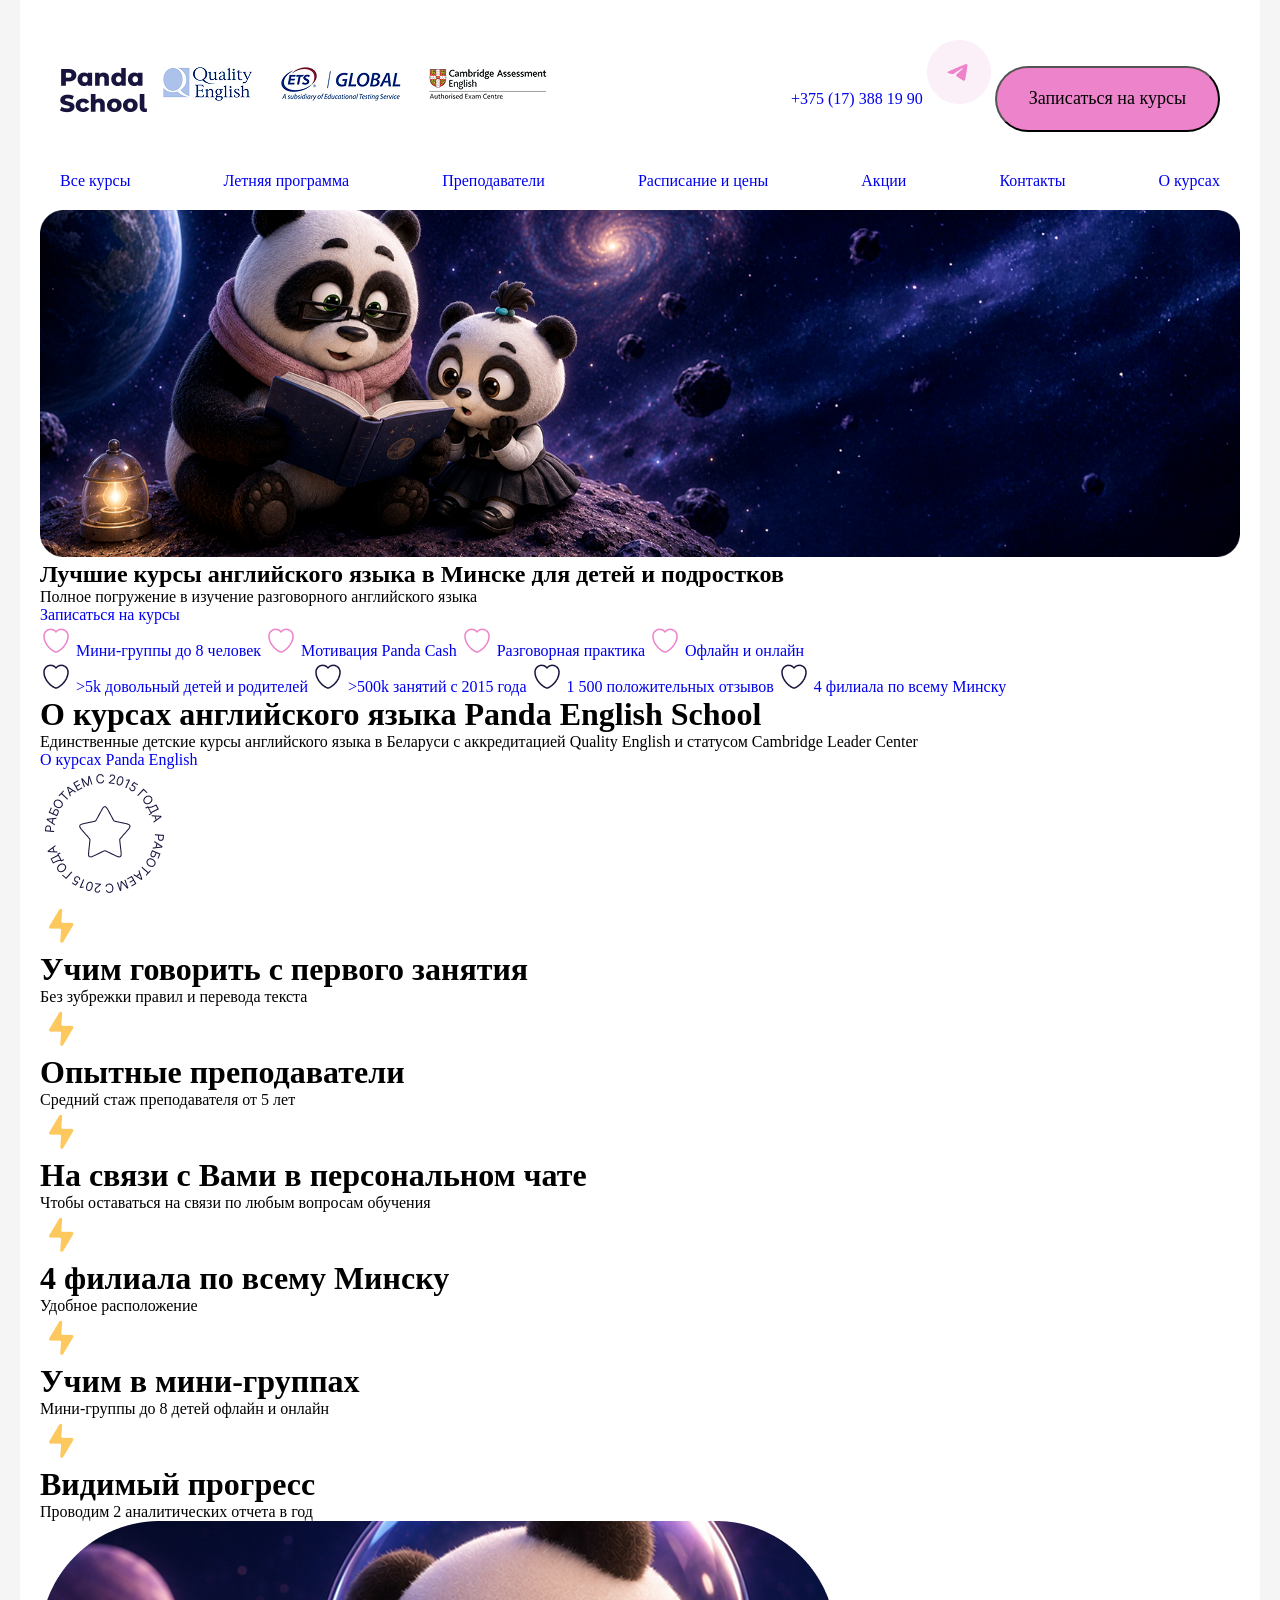
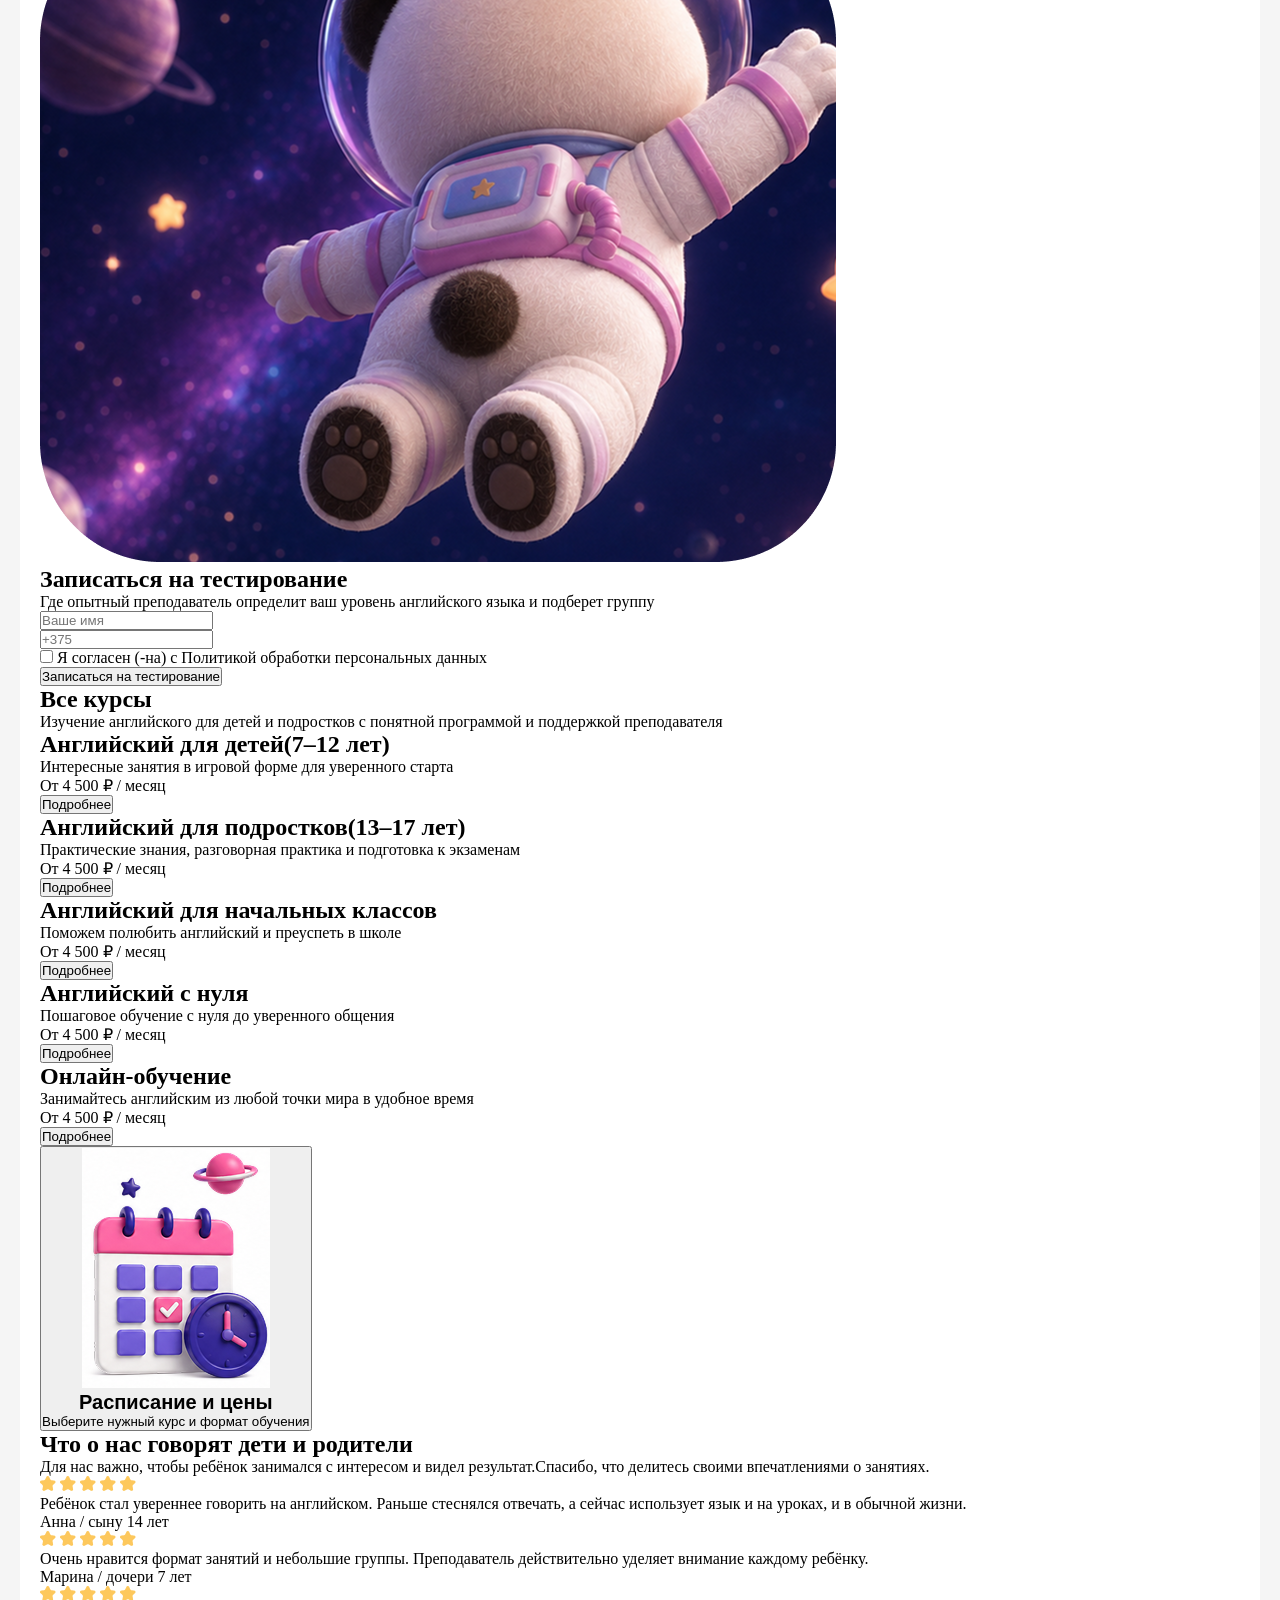
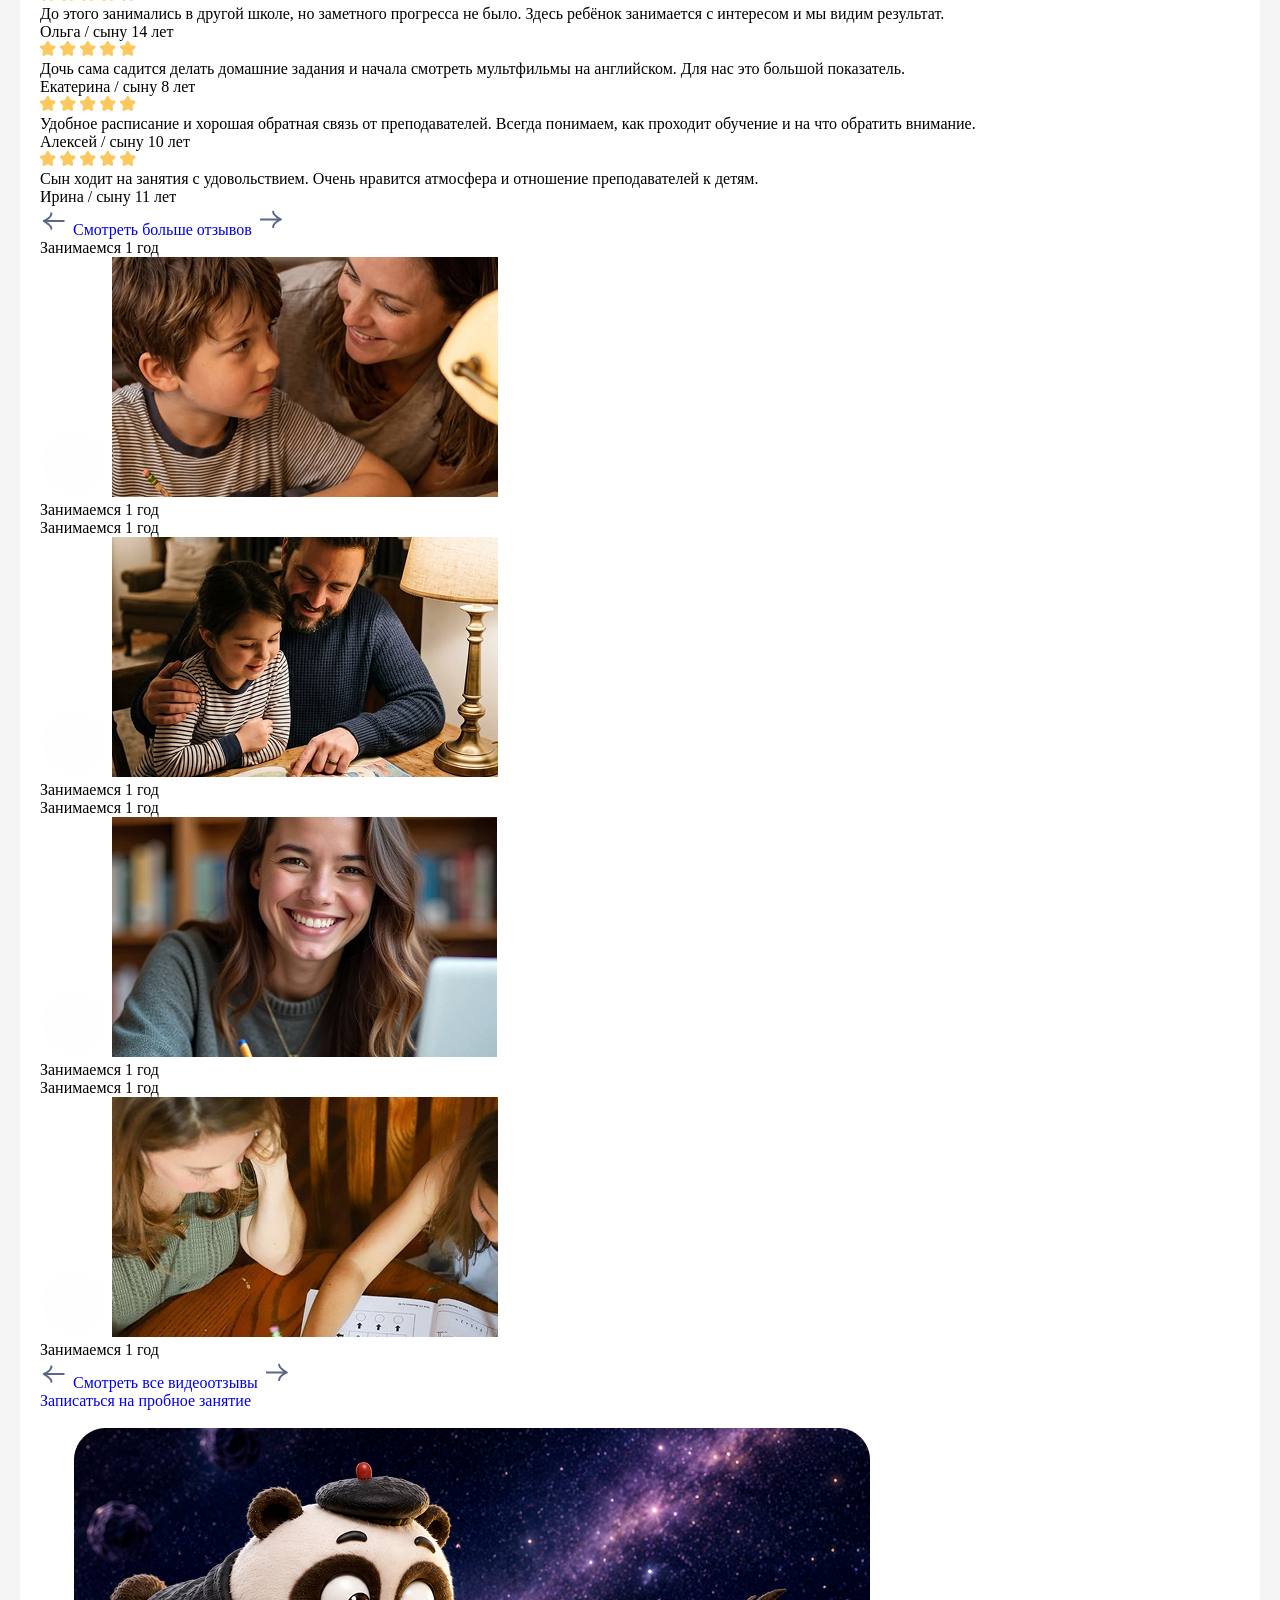
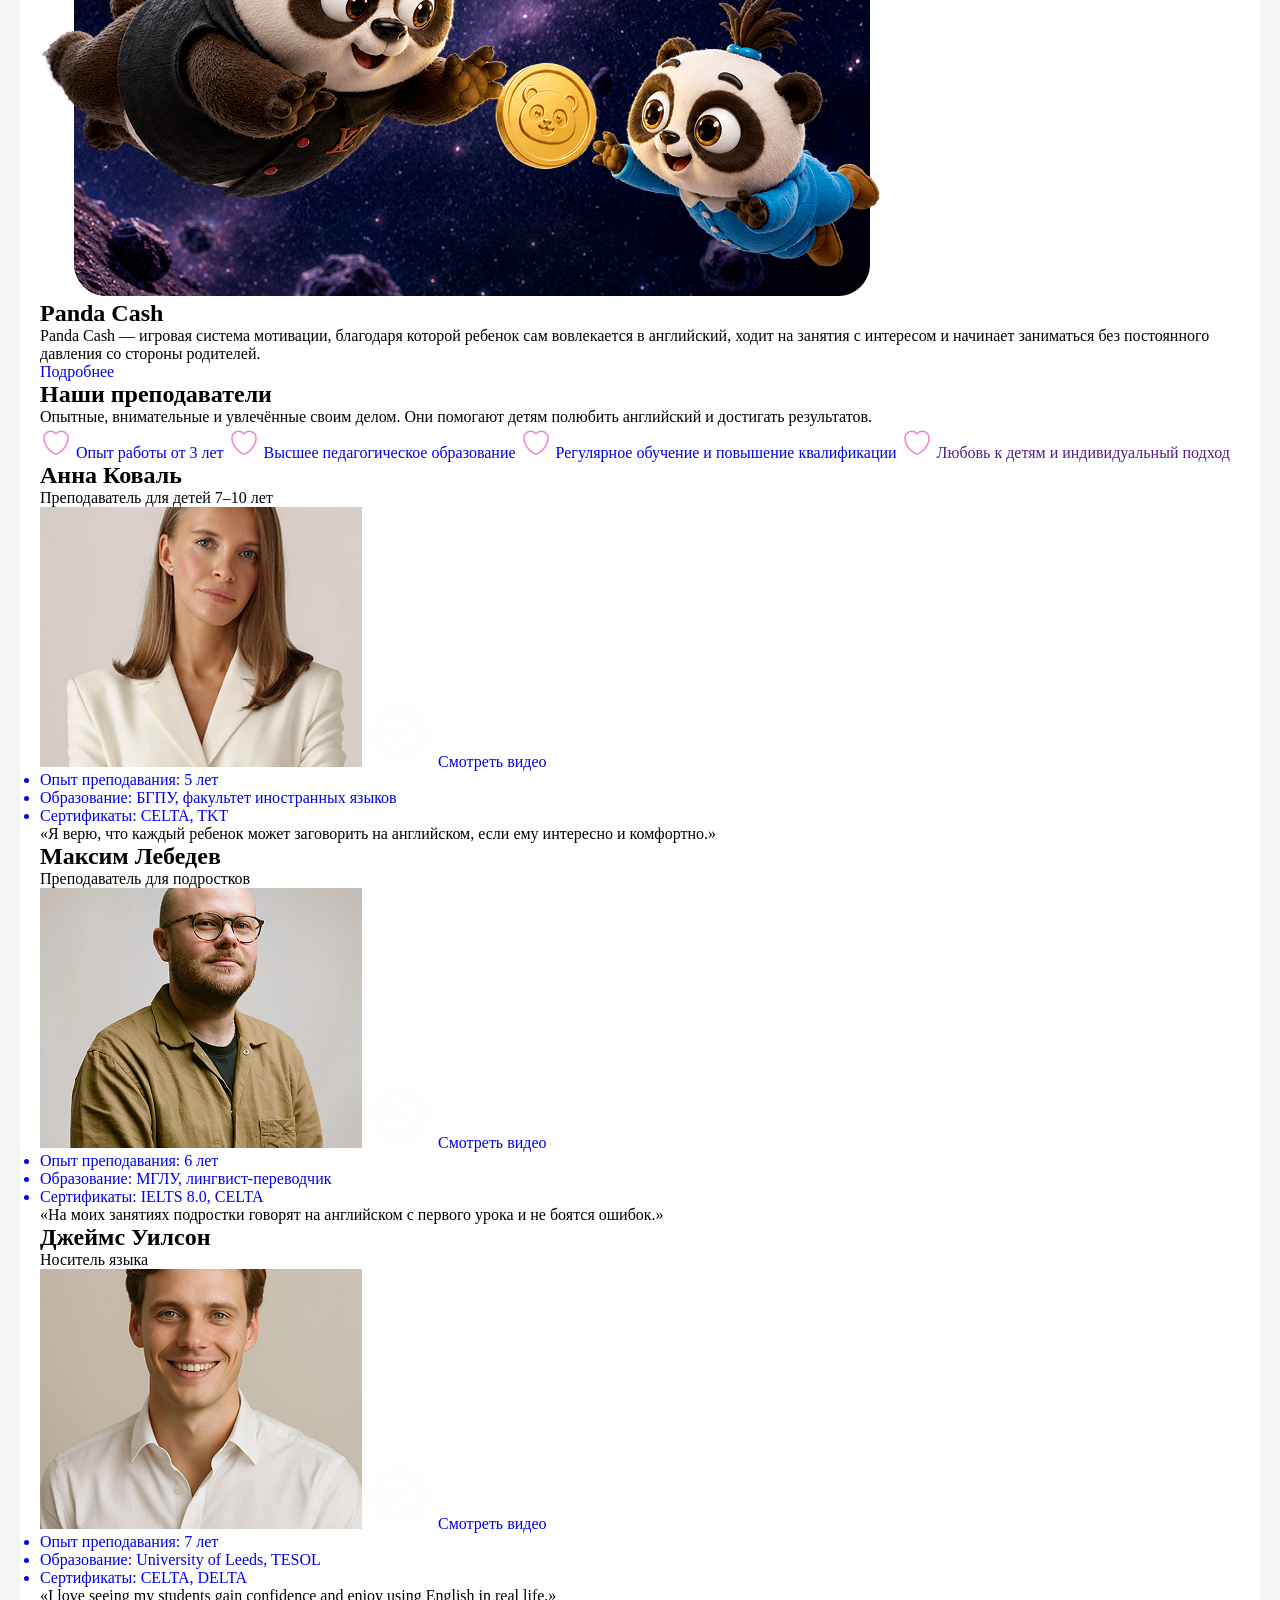
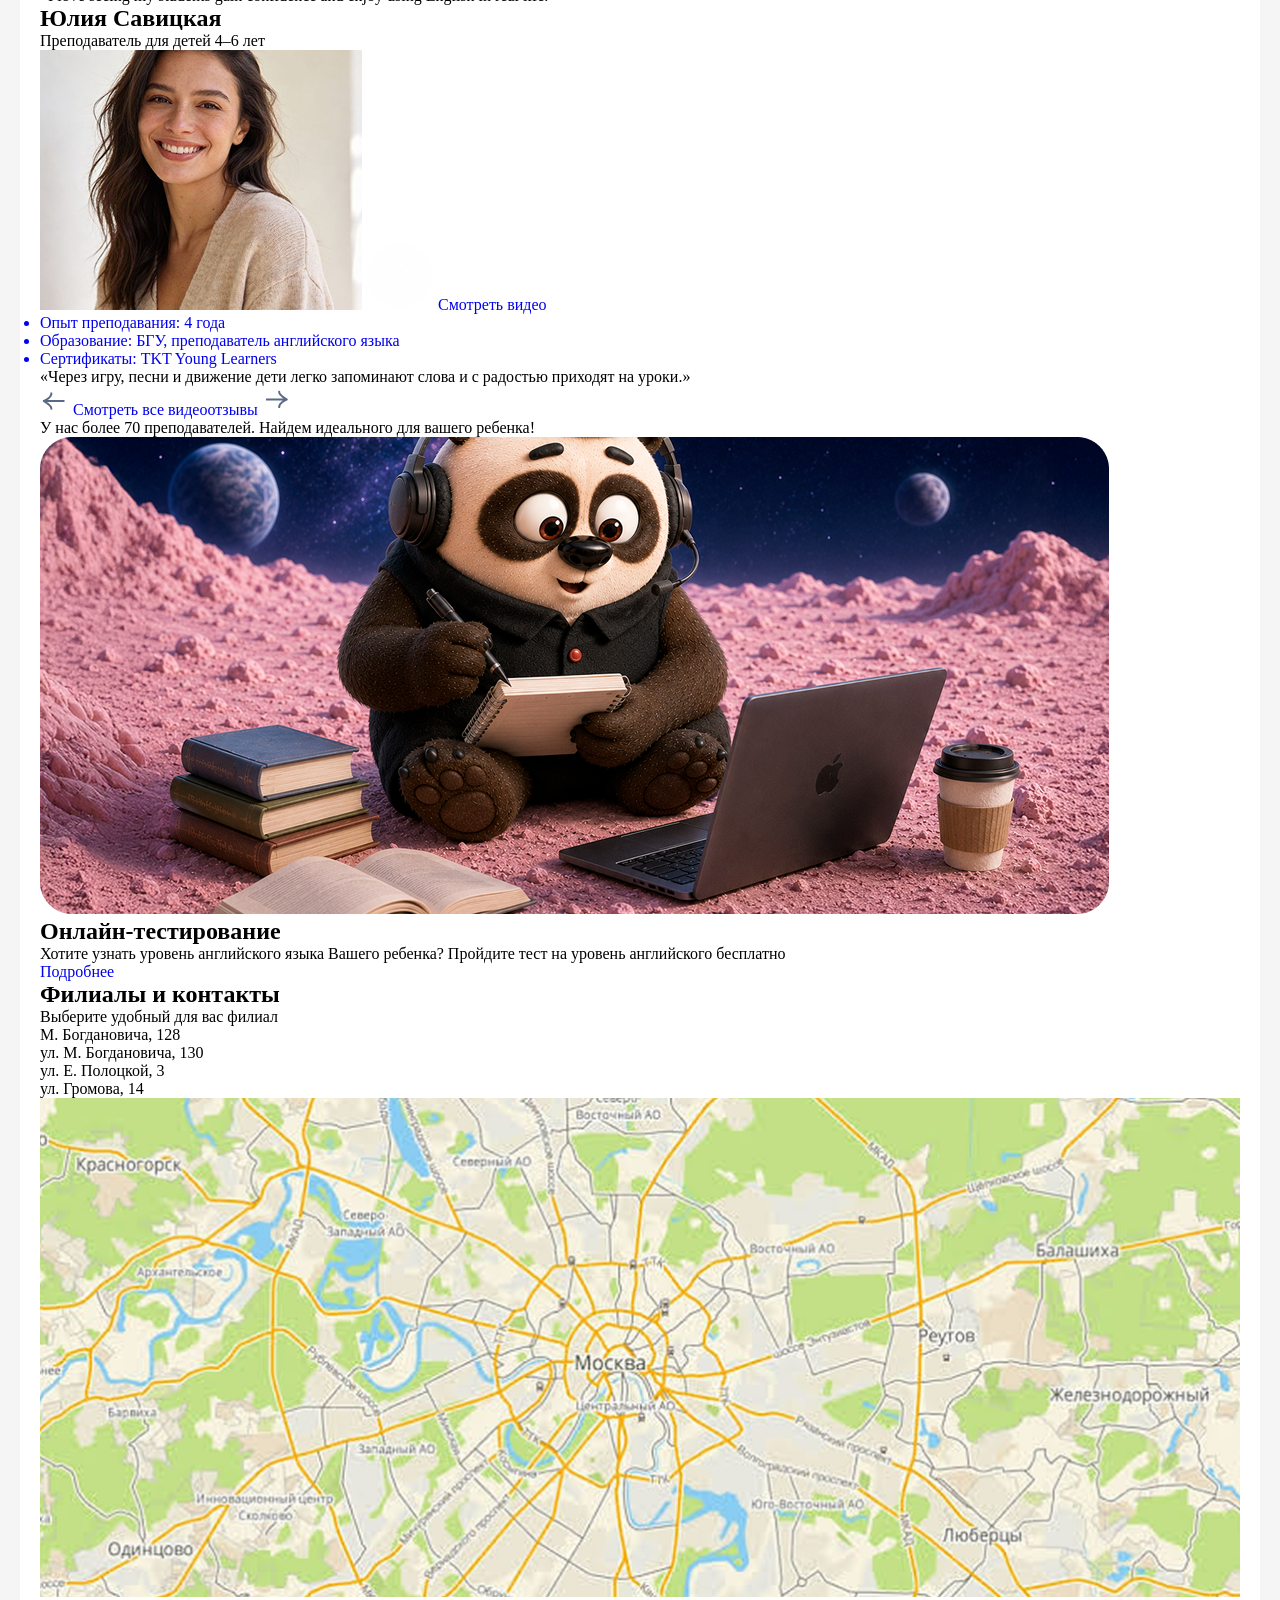
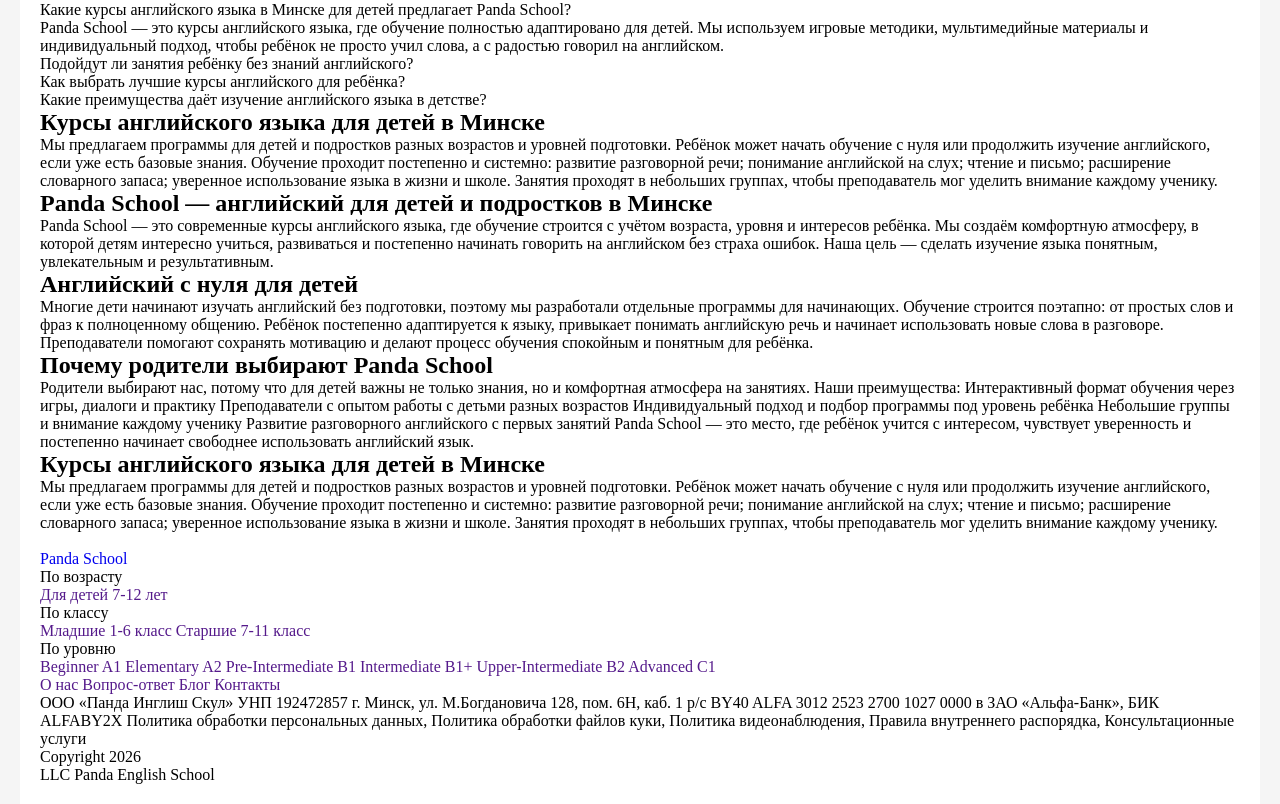
==== commit cef6e86b: "верстка" ====
--- a/index.html
+++ b/index.html
@@ -9,637 +9,628 @@
   </head>
 
   <body>
-    <header class="header">
-      <!--1/ ШАПКА-->
-      <div class="navigation">
-        <a href="index.html">
-          <img src="img/PandaSchool.png" alt="логотип Панда" />
-          <img src="img/logo.png" alt="лого1" />
-          <img src="img/logo (1).png" alt="лого2" />
-          <img src="img/logo 3.png" alt="лого3" />
-        </a>
-
-        <div class="contacts">
-          <a href="+375 (17) 388 19 90" class="phone">
-            <span>+375 (17) 388 19 90</span>
-            <img src="img/Path.png" alt="Тел" />
-          </a>
-          <button class="button-main">Записаться на курсы</button>
-        </div>
+    <div class="contener">
+      <header class="header">
+        <!--1/ ШАПКА-->
+        <div class="navigation">
+          <a href="index.html">
+            <img src="img/PandaSchool.png" alt="логотип Панда" />
+            <img src="img/logo.png" alt="лого1" />
+            <img src="img/logo (1).png" alt="лого2" />
+            <img src="img/logo 3.png" alt="лого3" />
+          </a>
+          <div class="contacts">
+            <a href="+375 (17) 388 19 90" class="phone">
+              <span>+375 (17) 388 19 90</span>
+              <img src="img/Самолетик.png" alt="Тел" />
+            </a>
+            <button class="btn-main">Записаться на курсы</button>
+          </div>
+        </div>
+        <nav class="menu">
+          <a href="#">Все курсы</a>
+          <a href="#">Летняя программа</a>
+          <a href="#">Преподаватели</a>
+          <a href="#">Расписание и цены</a>
+          <a href="#">Акции</a>
+          <a href="#">Контакты</a>
+          <a href="#">О курсах</a>
+        </nav>
+
+        <!--2/ ГЛАВНОЕ МЕНЮ (картинка с читающей пандой)-->
+        <div>
+          <img src="img/ChatGPT Image 24 июн. 2026 г., 14_28_50 1.png" alt="" />
+          <h2>
+            Лучшие курсы английского языка в Минске для детей и подростков
+          </h2>
+          <p>Полное погружение в изучение разговорного английского языка</p>
+          <a href="#">Записаться на курсы</a>
+        </div>
+
+        <!--3.1. ПРЕИМУЩЕСТВА (сердечки розовые)-->
+        <div>
+          <a href="#" class="feature-card">
+            <img src="img/favourite 1.png" alt="иконка розовое сердце" />
+            <span>Мини-группы до 8 человек</span>
+          </a>
+          <a href="#" class="feature-card">
+            <img src="img/favourite 1.png" alt="иконка розовое сердце" />
+            <span> Mотивация Panda Cash</span>
+          </a>
+          <a href="#" class="feature-card">
+            <img src="img/favourite 1.png" alt="иконка розовое сердце" />
+            <span> Разговорная практика</span>
+          </a>
+          <a href="#" class="feature-card">
+            <img src="img/favourite 1.png" alt="иконка розовое сердце" />
+            <span> Офлайн и онлайн</span>
+          </a>
+        </div>
+
+        <!--3.2. (сердечки серые)-->
+        <div>
+          <a href="#"
+            ><img src="img/favourite.png" alt="иконка серое сердце" />
+            <span> >5k довольный детей и родителей</span>
+          </a>
+          <a href="#">
+            <img src="img/favourite.png" alt="иконка серое сердце" />
+            <span>>500k занятий с 2015 года</span>
+          </a>
+          <a href="#"
+            ><img src="img/favourite.png" alt="иконка серое сердце" />
+            <span>1 500 положительных отзывов</span>
+          </a>
+          <a href="#">
+            <img src="img/favourite.png" alt="иконка серое сердце" />
+            <span>4 филиала по всему Минску</span>
+          </a>
+        </div>
+
+        <!--4. ИНФО (со звездой)-->
+        <div>
+          <div>
+            <h1>О курсах английского языка Panda English School</h1>
+            <p>
+              Единственные детские курсы английского языка в Беларуси с
+              аккредитацией Quality English и статусом Cambridge Leader Center
+            </p>
+            <a href="#">О курсах Panda English</a>
+          </div>
+          <div>
+            <img src="img/Group 1036.png" alt="" />
+          </div>
+        </div>
+
+        <!--4. ПРЕИМУЩЕСТВА 2 (молнии)-->
+        <div>
+          <div>
+            <div>
+              <img src="img/Frame 2147223396.png" alt="" />
+              <h1>Учим говорить с первого занятия</h1>
+              <p>Без зубрежки правил и перевода текста</p>
+            </div>
+            <div>
+              <img src="img/Frame 2147223396.png" alt="" />
+              <h1>Опытные преподаватели</h1>
+              <p>Средний стаж преподавателя от 5 лет</p>
+            </div>
+          </div>
+
+          <div>
+            <div>
+              <img src="img/Frame 2147223396.png" alt="" />
+              <h1>На связи с Вами в персональном чате</h1>
+              <p>Чтобы оставаться на связи по любым вопросам обучения</p>
+            </div>
+            <div>
+              <img src="img/Frame 2147223396.png" alt="" />
+              <h1>4 филиала по всему Минску</h1>
+              <p>Удобное расположение</p>
+            </div>
+          </div>
+
+          <div>
+            <img src="img/Frame 2147223396.png" alt="" />
+            <h1>Учим в мини-группах</h1>
+            <p>Мини-группы до 8 детей офлайн и онлайн</p>
+
+            <img src="img/Frame 2147223396.png" alt="" />
+            <h1>Видимый прогресс</h1>
+            <p>Проводим 2 аналитических отчета в год</p>
+          </div>
+        </div>
+      </header>
+
+      <!--5. ФОРМА ЗАПИСИ-->
+      <section>
+        <div>
+          <img src="img/ChatGPT Image 2 июл. 2026 г., 21_52_35 1.png" alt="" />
+          <form action="#">
+            <h1>Записаться на тестирование</h1>
+            <p>
+              Где опытный преподаватель определит ваш уровень английского языка
+              и подберет группу
+            </p>
+            <input type="text" placeholder="Ваше имя" /> <br />
+            <input type="number" placeholder="+375" /><br />
+            <input type="checkbox" id="check" placeholder="" />
+            <label for="check">
+              Я согласен (-на) с Политикой обработки персональных данных
+            </label>
+          </form>
+          <button type="submit">
+            <p>Записаться на тестирование</p>
+          </button>
+        </div>
+      </section>
+
+      <!--6. КУРСЫ-->
+      <section>
+        <div>
+          <h1>Все курсы</h1>
+          <p>
+            Изучение английского для детей и подростков с понятной программой и
+            поддержкой преподавателя
+          </p>
+          <div>
+            <div>
+              <h1>Английский для детей(7–12 лет)</h1>
+              <p>Интересные занятия в игровой форме для уверенного старта</p>
+              <p>От 4 500 ₽ / месяц</p>
+              <button>Подробнее</button>
+            </div>
+            <div>
+              <h1>Английский для подростков(13–17 лет)</h1>
+              <p>
+                Практические знания, разговорная практика и подготовка к
+                экзаменам
+              </p>
+              <p>От 4 500 ₽ / месяц</p>
+              <button>Подробнее</button>
+            </div>
+            <div>
+              <h1>Английский для начальных классов</h1>
+              <p>Поможем полюбить английский и преуспеть в школе</p>
+              <p>От 4 500 ₽ / месяц</p>
+              <button>Подробнее</button>
+            </div>
+          </div>
+          <div>
+            <div>
+              <h1>Английский с нуля</h1>
+              <p>Пошаговое обучение с нуля до уверенного общения</p>
+              <p>От 4 500 ₽ / месяц</p>
+              <button>Подробнее</button>
+            </div>
+            <div>
+              <h1>Онлайн-обучение</h1>
+              <p>Занимайтесь английским из любой точки мира в удобное время</p>
+              <p>От 4 500 ₽ / месяц</p>
+              <button>Подробнее</button>
+            </div>
+            <div>
+              <button>
+                <img
+                  src="img/ChatGPT Image 28 июл. 2026 г., 15_51_54 1.png"
+                  alt=""
+                />
+                <h1>Расписание и цены</h1>
+                <p>Выберите нужный курс и формат обучения</p>
+              </button>
+            </div>
+          </div>
+        </div>
+      </section>
+
+      <!--7. ОТЗЫВЫ-->
+      <section>
+        <h1>Что о нас говорят дети и родители</h1>
+        <p>
+          Для нас важно, чтобы ребёнок занимался с интересом и видел
+          результат.Спасибо, что делитесь своими впечатлениями о занятиях.
+        </p>
+        <div>
+          <img src="img/Star 13.png" alt="" />
+          <img src="img/Star 13.png" alt="" />
+          <img src="img/Star 13.png" alt="" />
+          <img src="img/Star 13.png" alt="" />
+          <img src="img/Star 13.png" alt="" />
+          <p>
+            Ребёнок стал увереннее говорить на английском. Раньше стеснялся
+            отвечать, а сейчас использует язык и на уроках, и в обычной жизни.
+          </p>
+          <p>Анна / сыну 14 лет</p>
+        </div>
+        <div>
+          <img src="img/Star 13.png" alt="" />
+          <img src="img/Star 13.png" alt="" />
+          <img src="img/Star 13.png" alt="" />
+          <img src="img/Star 13.png" alt="" />
+          <img src="img/Star 13.png" alt="" />
+          <p>
+            Очень нравится формат занятий и небольшие группы. Преподаватель
+            действительно уделяет внимание каждому ребёнку.
+          </p>
+          <p>Марина / дочери 7 лет</p>
+        </div>
+        <div>
+          <img src="img/Star 13.png" alt="" />
+          <img src="img/Star 13.png" alt="" />
+          <img src="img/Star 13.png" alt="" />
+          <img src="img/Star 13.png" alt="" />
+          <img src="img/Star 13.png" alt="" />
+          <p>
+            До этого занимались в другой школе, но заметного прогресса не было.
+            Здесь ребёнок занимается с интересом и мы видим результат.
+          </p>
+          <p>Ольга / сыну 14 лет</p>
+        </div>
+        <div>
+          <img src="img/Star 13.png" alt="" />
+          <img src="img/Star 13.png" alt="" />
+          <img src="img/Star 13.png" alt="" />
+          <img src="img/Star 13.png" alt="" />
+          <img src="img/Star 13.png" alt="" />
+          <p>
+            Дочь сама садится делать домашние задания и начала смотреть
+            мультфильмы на английском. Для нас это большой показатель.
+          </p>
+          <p>Екатерина / сыну 8 лет</p>
+        </div>
+        <div>
+          <img src="img/Star 13.png" alt="" />
+          <img src="img/Star 13.png" alt="" />
+          <img src="img/Star 13.png" alt="" />
+          <img src="img/Star 13.png" alt="" />
+          <img src="img/Star 13.png" alt="" />
+          <p>
+            Удобное расписание и хорошая обратная связь от преподавателей.
+            Всегда понимаем, как проходит обучение и на что обратить внимание.
+          </p>
+          <p>Алексей / сыну 10 лет</p>
+        </div>
+        <div>
+          <img src="img/Star 13.png" alt="" />
+          <img src="img/Star 13.png" alt="" />
+          <img src="img/Star 13.png" alt="" />
+          <img src="img/Star 13.png" alt="" />
+          <img src="img/Star 13.png" alt="" />
+          <p>
+            Сын ходит на занятия с удовольствием. Очень нравится атмосфера и
+            отношение преподавателей к детям.
+          </p>
+          <p>Ирина / сыну 11 лет</p>
+        </div>
+        <div>
+          <a href="#"><img src="img/7.png" alt="Влево" /> </a>
+          <a href="#">Смотреть больше отзывов</a>
+          <a href="#"> <img src="img/6.png" alt="Вправо" /></a>
+        </div>
+      </section>
+
+      <div>
+        <div>
+          <p>Занимаемся 1 год</p>
+          <img src="img/Group 1026.png" alt="" />
+          <img src="img/image 8.png" alt="" />
+          <p>Занимаемся 1 год</p>
+        </div>
+        <div>
+          <p>Занимаемся 1 год</p>
+          <img src="img/Group 1026.png" alt="" />
+          <img src="img/image 9.png" alt="" />
+          <p>Занимаемся 1 год</p>
+        </div>
+        <div>
+          <p>Занимаемся 1 год</p>
+          <img src="img/Group 1026.png" alt="" />
+          <img src="img/image 10.png" alt="" />
+          <p>Занимаемся 1 год</p>
+        </div>
+        <div>
+          <p>Занимаемся 1 год</p>
+          <img src="img/Group 1026.png" alt="" />
+          <img src="img/image 9 (1).png" alt="" />
+          <p>Занимаемся 1 год</p>
+        </div>
+
+        <div>
+          <a href="#"><img src="img/7.png" alt="Влево" /> </a>
+          <a href="#">Смотреть все видеоотзывы</a>
+          <a href="#"> <img src="img/6.png" alt="Вправо" /></a>
+        </div>
+        <a href="#">Записаться на пробное занятие</a>
       </div>
 
-      <nav class="menu">
-        <button>Все курсы</button>
-        <button>Летняя программа</button>
-        <button>Преподаватели</button>
-        <button>Расписание и цены</button>
-        <button>Акции</button>
-        <button>Контакты</button>
-        <button>О курсах</button>
-      </nav>
-
-      <!--2/ ГЛАВНОЕ МЕНЮ (картинка с читающей пандой)-->
-      <div>
-        <img src="img/ChatGPT Image 24 июн. 2026 г., 14_28_50 1.png" alt="" />
-        <p>Лучшие курсы английского языка в Минске для детей и подростков</p>
-        <p>Полное погружение в изучение разговорного английского языка</p>
-        <button>Записаться на курсы</button>
-      </div>
-
-      <!--3/ ПРЕИМУЩЕСТВА (сердечки розовые)-->
-      <div>
-        <a href="#" class="feature-card">
-          <img src="img/favourite 1.png" alt="иконка розовое сердце" />
-          <span>Мини-группы до 8 человек</span>
-        </a>
-        <a href="#" class="feature-card">
-          <img src="img/favourite 1.png" alt="иконка розовое сердце" />
-          <span> Mотивация Panda Cash</span>
-        </a>
-        <a href="#" class="feature-card">
-          <img src="img/favourite 1.png" alt="иконка розовое сердце" />
-          <span> Разговорная практика</span>
-        </a>
-        <a href="#" class="feature-card">
-          <img src="img/favourite 1.png" alt="иконка розовое сердце" />
-          <span> Офлайн и онлайн</span>
-        </a>
-      </div>
-
-      <!--(сердечки серые)-->
-      <div>
-        <button>
-          <a href=""></a>
-          <img src="img/favourite.png" alt="" />
-          >5k довольный детей и родителей
-        </button>
-        <button>
-          <a href=""></a>
-          <img src="img/favourite.png" alt="" />
-          >500k занятий с 2015 года
-        </button>
-        <button>
-          <a href=""></a>
-          <img src="img/favourite.png" alt="" />
-          1 500 положительных отзывов
-        </button>
-        <button>
-          <a href=""></a>
-          <img src="img/favourite.png" alt="" />
-          4 филиала по всему Минску
-        </button>
-      </div>
-
-      <!--4. ИНФО (со звездой)-->
-      <div>
-        <div>
-          <p>О курсах английского языка Panda English School</p>
-          <p>
-            Единственные детские курсы английского языка в Беларуси с
-            аккредитацией Quality English и статусом Cambridge Leader Center
-          </p>
-          <button>О курсах Panda English</button>
-        </div>
-        <div>
-          <img src="img/Group 1036.png" alt="" />
-        </div>
-      </div>
-
-       <!--4. ПРЕИМУЩЕСТВА 2 (молнии)-->
-      <div>
-        <div>
-          <div>
-            <img src="img/Frame 2147223396.png" alt="" />
-            <h1>Учим говорить с первого занятия</h1>
-            <p>Без зубрежки правил и перевода текста</p>
-          </div>
-          <div>
-            <img src="img/Frame 2147223396.png" alt="" />
-            <h1>Опытные преподаватели</h1>
-            <p>Средний стаж преподавателя от 5 лет</p>
-          </div>
-        </div>
-
-        <div>
-          <div>
-            <img src="img/Frame 2147223396.png" alt="" />
-            <h1>На связи с Вами в персональном чате</h1>
-            <p>Чтобы оставаться на связи по любым вопросам обучения</p>
-          </div>
-          <div>
-            <img src="img/Frame 2147223396.png" alt="" />
-            <h1>4 филиала по всему Минску</h1>
-            <p>Удобное расположение</p>
-          </div>
-        </div>
-
-        <div>
-          <img src="img/Frame 2147223396.png" alt="" />
-          <h1>Учим в мини-группах</h1>
-          <p>Мини-группы до 8 детей офлайн и онлайн</p>
-
-          <img src="img/Frame 2147223396.png" alt="" />
-          <h1>Видимый прогресс</h1>
-          <p>Проводим 2 аналитических отчета в год</p>
-        </div>
-      </div>
-    </header>
-
-    <section>
-      <div>
-        <img src="img/ChatGPT Image 2 июл. 2026 г., 21_52_35 1.png" alt="" />
-        <form action="#">
-          <h1>Записаться на тестирование</h1>
-          <p>
-            Где опытный преподаватель определит ваш уровень английского языка и
-            подберет группу
-          </p>
-          <input type="text" placeholder="Ваше имя" /> <br />
-          <input type="number" placeholder="+375" /><br />
-          <input type="checkbox" id="check" placeholder="" />
-          <label for="check">
-            Я согласен (-на) с Политикой обработки персональных данных
-          </label>
-        </form>
-        <button type="submit">
-          <p>Записаться на тестирование</p>
-        </button>
-      </div>
-    </section>
-
-    <section>
-      <div>
-        <h1>Все курсы</h1>
+      <!--8. РЕКЛАМА -->
+      <section>
+        <div>
+          <img src="" alt="" />
+          <img src="" alt="" />
+        </div>
+        <div>
+          <img src="img/Frame 2147223438.png" alt="" />
+          <h1>Panda Cash</h1>
+          <p>
+            Panda Cash — игровая система мотивации, благодаря которой ребенок
+            сам вовлекается в английский, ходит на занятия с интересом и
+            начинает заниматься без постоянного давления со стороны родителей.
+          </p>
+          <a href="#">Подробнее</a>
+        </div>
+      </section>
+
+      <!--9. ПРЕПОДАВАТЕЛИ-->
+      <section class="teachers">
+        <h1>Наши преподаватели</h1>
         <p>
-          Изучение английского для детей и подростков с понятной программой и
-          поддержкой преподавателя
+          Опытные, внимательные и увлечённые своим делом. Они помогают детям
+          полюбить английский и достигать результатов.
         </p>
-        <div>
-          <div>
-            <h1>Английский для детей(7–12 лет)</h1>
-            <p>Интересные занятия в игровой форме для уверенного старта</p>
-            <p>От 4 500 ₽ / месяц</p>
-            <button>Подробнее</button>
-          </div>
-          <div>
-            <h1>Английский для подростков(13–17 лет)</h1>
-            <p>
-              Практические знания, разговорная практика и подготовка к экзаменам
-            </p>
-            <p>От 4 500 ₽ / месяц</p>
-            <button>Подробнее</button>
-          </div>
-          <div>
-            <h1>Английский для начальных классов</h1>
-            <p>Поможем полюбить английский и преуспеть в школе</p>
-            <p>От 4 500 ₽ / месяц</p>
-            <button>Подробнее</button>
-          </div>
-        </div>
-        <div>
-          <div>
-            <h1>Английский с нуля</h1>
-            <p>Пошаговое обучение с нуля до уверенного общения</p>
-            <p>От 4 500 ₽ / месяц</p>
-            <button>Подробнее</button>
-          </div>
-          <div>
-            <h1>Онлайн-обучение</h1>
-            <p>Занимайтесь английским из любой точки мира в удобное время</p>
-            <p>От 4 500 ₽ / месяц</p>
-            <button>Подробнее</button>
-          </div>
-          <div>
-            <button>
-              <img
-                src="img/ChatGPT Image 28 июл. 2026 г., 15_51_54 1.png"
-                alt=""
-              />
-              <h1>Расписание и цены</h1>
-              <p>Выберите нужный курс и формат обучения</p>
-            </button>
-          </div>
-        </div>
-      </div>
-    </section>
-
-    <section>
-      <h1>Что о нас говорят дети и родители</h1>
-      <p>
-        Для нас важно, чтобы ребёнок занимался с интересом и видел
-        результат.Спасибо, что делитесь своими впечатлениями о занятиях.
-      </p>
-      <div>
-        <img src="img/Star 13.png" alt="" />
-        <img src="img/Star 13.png" alt="" />
-        <img src="img/Star 13.png" alt="" />
-        <img src="img/Star 13.png" alt="" />
-        <img src="img/Star 13.png" alt="" />
-        <p>
-          Ребёнок стал увереннее говорить на английском. Раньше стеснялся
-          отвечать, а сейчас использует язык и на уроках, и в обычной жизни.
-        </p>
-        <p>Анна / сыну 14 лет</p>
-      </div>
-      <div>
-        <img src="img/Star 13.png" alt="" />
-        <img src="img/Star 13.png" alt="" />
-        <img src="img/Star 13.png" alt="" />
-        <img src="img/Star 13.png" alt="" />
-        <img src="img/Star 13.png" alt="" />
-        <p>
-          Очень нравится формат занятий и небольшие группы. Преподаватель
-          действительно уделяет внимание каждому ребёнку.
-        </p>
-        <p>Марина / дочери 7 лет</p>
-      </div>
-      <div>
-        <img src="img/Star 13.png" alt="" />
-        <img src="img/Star 13.png" alt="" />
-        <img src="img/Star 13.png" alt="" />
-        <img src="img/Star 13.png" alt="" />
-        <img src="img/Star 13.png" alt="" />
-        <p>
-          До этого занимались в другой школе, но заметного прогресса не было.
-          Здесь ребёнок занимается с интересом и мы видим результат.
-        </p>
-        <p>Ольга / сыну 14 лет</p>
-      </div>
-      <div>
-        <img src="img/Star 13.png" alt="" />
-        <img src="img/Star 13.png" alt="" />
-        <img src="img/Star 13.png" alt="" />
-        <img src="img/Star 13.png" alt="" />
-        <img src="img/Star 13.png" alt="" />
-        <p>
-          Дочь сама садится делать домашние задания и начала смотреть
-          мультфильмы на английском. Для нас это большой показатель.
-        </p>
-        <p>Екатерина / сыну 8 лет</p>
-      </div>
-      <div>
-        <img src="img/Star 13.png" alt="" />
-        <img src="img/Star 13.png" alt="" />
-        <img src="img/Star 13.png" alt="" />
-        <img src="img/Star 13.png" alt="" />
-        <img src="img/Star 13.png" alt="" />
-        <p>
-          Удобное расписание и хорошая обратная связь от преподавателей. Всегда
-          понимаем, как проходит обучение и на что обратить внимание.
-        </p>
-        <p>Алексей / сыну 10 лет</p>
-      </div>
-      <div>
-        <img src="img/Star 13.png" alt="" />
-        <img src="img/Star 13.png" alt="" />
-        <img src="img/Star 13.png" alt="" />
-        <img src="img/Star 13.png" alt="" />
-        <img src="img/Star 13.png" alt="" />
-        <p>
-          Сын ходит на занятия с удовольствием. Очень нравится атмосфера и
-          отношение преподавателей к детям.
-        </p>
-        <p>Ирина / сыну 11 лет</p>
-      </div>
-      <div>
-        <button>
-          <img src="img/Frame 2147223239.png" alt="" />
-        </button>
-        <button>Смотреть больше отзывов</button>
-        <button>
-          <img src="img/Frame 2147223239.png" alt="" />
-        </button>
-      </div>
-    </section>
-
-    <div>
-      <div>
-        <p>Занимаемся 1 год</p>
-        <img src="img/Group 1026.png" alt="" />
-        <img src="img/image 8.png" alt="" />
-        <p>Занимаемся 1 год</p>
-      </div>
-      <div>
-        <p>Занимаемся 1 год</p>
-        <img src="img/Group 1026.png" alt="" />
-        <img src="img/image 9.png" alt="" />
-        <p>Занимаемся 1 год</p>
-      </div>
-      <div>
-        <p>Занимаемся 1 год</p>
-        <img src="img/Group 1026.png" alt="" />
-        <img src="img/image 10.png" alt="" />
-        <p>Занимаемся 1 год</p>
-      </div>
-      <div>
-        <p>Занимаемся 1 год</p>
-        <img src="img/Group 1026.png" alt="" />
-        <img src="img/image 9 (1).png" alt="" />
-        <p>Занимаемся 1 год</p>
-      </div>
-
-      <div>
-        <button>
-          <img src="img/Frame 2147223239.png" alt="" />
-        </button>
-        <button>Смотреть все видеоотзывы</button>
-        <button>
-          <img src="img/Frame 2147223239.png" alt="" />
-        </button>
-      </div>
-      <button>
-        <p>Записаться на пробное занятие</p>
-      </button>
-    </div>
-
-    <section>
-      <div>
-        <img src="" alt="" />
-        <img src="" alt="" />
-      </div>
-      <div>
-        <img src="img/Frame 2147223438.png" alt="" />
-        <h1>Panda Cash</h1>
-        <p>
-          Panda Cash — игровая система мотивации, благодаря которой ребенок сам
-          вовлекается в английский, ходит на занятия с интересом и начинает
-          заниматься без постоянного давления со стороны родителей.
-        </p>
-        <button>Подробнее</button>
-      </div>
-    </section>
-
-    <section>
-      <h1>Наши преподаватели</h1>
-      <p>
-        Опытные, внимательные и увлечённые своим делом. Они помогают детям
-        полюбить английский и достигать результатов.
-      </p>
-      <nav>
-        <button>
-          <a href=""></a>
-          <img src="img/favourite 1.png" alt="" />
-          Опыт работы от 3 лет
-        </button>
-        <button>
-          <a href=""></a>
-          <img src="img/favourite 1.png" alt="" />
-          Высшее педагогическое образование
-        </button>
-        <button>
-          <a href=""></a>
-          <img src="img/favourite 1.png" alt="" />
-          Регулярное обучение и повышение квалификации
-        </button>
-        <button>
-          <a href=""></a>
-          <img src="img/favourite 1.png" alt="" />
-          Любовь к детям и индивидуальный подход
-        </button>
-      </nav>
-
-      <div>
-        <div>
-          <h1>Анна Коваль</h1>
-          <p>Преподаватель для детей 7–10 лет</p>
-          <img src="img/Rectangle 17638.png" alt="" />
-          <button>
-            <img src="img/Group 1026.png" alt="" />
-            Смотреть видео
-            <ul>
-              <li>Опыт преподавания: 5 лет</li>
-              <li>Образование: БГПУ, факультет иностранных языков</li>
-              <li>Сертификаты: CELTA, TKT</li>
-            </ul>
+        <nav>
+          <a href="#"
+            ><img src="img/favourite 1.png" alt="иконка розовое сердце" />
+            <span>Опыт работы от 3 лет</span>
+          </a>
+          <a href="#"
+            ><img src="img/favourite 1.png" alt="иконка розовое сердце" />
+            <span>Высшее педагогическое образование</span>
+          </a>
+          <a href="#">
+            <img src="img/favourite 1.png" alt="иконка розовое сердце" />
+            <span>Регулярное обучение и повышение квалификации</span>
+          </a>
+          <a href=""
+            ><img src="img/favourite 1.png" alt="иконка розовое сердце" />
+            <span>Любовь к детям и индивидуальный подход</span>
+          </a>
+        </nav>
+
+        <div>
+          <div>
+            <h1>Анна Коваль</h1>
+            <p>Преподаватель для детей 7–10 лет</p>
+            <img src="img/Rectangle 17638.png" alt="Препод" />
+            <img src="img/Group 1026.png" alt="Смотреть" />
+            <a href="#">
+              <span> Смотреть видео</span>
+              <ul>
+                <li>Опыт преподавания: 5 лет</li>
+                <li>Образование: БГПУ, факультет иностранных языков</li>
+                <li>Сертификаты: CELTA, TKT</li>
+              </ul>
+            </a>
             <p>
               «Я верю, что каждый ребенок может заговорить на английском, если
               ему интересно и комфортно.»
             </p>
-          </button>
-        </div>
-        <div>
-          <h1>Максим Лебедев</h1>
-          <p>Преподаватель для подростков</p>
-          <img src="img/Rectangle 17639.png" alt="" />
-          <button>
-            <img src="img/Group 1026.png" alt="" />
-            Смотреть видео
-            <ul>
-              <li>Опыт преподавания: 6 лет</li>
-              <li>Образование: МГЛУ, лингвист-переводчик</li>
-              <li>Сертификаты: IELTS 8.0, CELTA</li>
-            </ul>
+          </div>
+          <div>
+            <h1>Максим Лебедев</h1>
+            <p>Преподаватель для подростков</p>
+            <img src="img/Rectangle 17639.png" alt="Препод" />
+            <img src="img/Group 1026.png" alt="Смотреть" />
+            <a href="#">
+              <span>Смотреть видео</span>
+              <ul>
+                <li>Опыт преподавания: 6 лет</li>
+                <li>Образование: МГЛУ, лингвист-переводчик</li>
+                <li>Сертификаты: IELTS 8.0, CELTA</li>
+              </ul>
+            </a>
             <p>
               «На моих занятиях подростки говорят на английском с первого урока
               и не боятся ошибок.»
             </p>
-          </button>
-        </div>
-        <div>
-          <h1>Джеймс Уилсон</h1>
-          <p>Носитель языка</p>
-          <img src="img/Rectangle 17637.png" alt="" />
-          <button>
-            <img src="img/Group 1026.png" alt="" />
-            Смотреть видео
-            <ul>
-              <li>Опыт преподавания: 7 лет</li>
-              <li>Образование: University of Leeds, TESOL</li>
-              <li>Сертификаты: CELTA, DELTA</li>
-            </ul>
+          </div>
+          <div>
+            <h1>Джеймс Уилсон</h1>
+            <p>Носитель языка</p>
+            <img src="img/Rectangle 17637.png" alt="Препод" />
+            <img src="img/Group 1026.png" alt="Смотреть" />
+            <a href="#">
+              <span>Смотреть видео</span>
+              <ul>
+                <li>Опыт преподавания: 7 лет</li>
+                <li>Образование: University of Leeds, TESOL</li>
+                <li>Сертификаты: CELTA, DELTA</li>
+              </ul>
+            </a>
             <p>
               «I love seeing my students gain confidence and enjoy using English
               in real life.»
             </p>
-          </button>
-        </div>
-        <div>
-          <h1>Юлия Савицкая</h1>
-          <p>Преподаватель для детей 4–6 лет</p>
-          <img src="img/Rectangle 17640.png" alt="" />
-          <button>
-            <img src="img/Group 1026.png" alt="" />
-            Смотреть видео
-            <ul>
-              <li>Опыт преподавания: 4 года</li>
-              <li>Образование: БГУ, преподаватель английского языка</li>
-              <li>Сертификаты: TKT Young Learners</li>
-            </ul>
+          </div>
+          <div>
+            <h1>Юлия Савицкая</h1>
+            <p>Преподаватель для детей 4–6 лет</p>
+            <img src="img/Rectangle 17640.png" alt="Препод" />
+            <img src="img/Group 1026.png" alt="Смотреть" />
+            <a href="#">
+              <span> Смотреть видео</span>
+              <ul>
+                <li>Опыт преподавания: 4 года</li>
+                <li>Образование: БГУ, преподаватель английского языка</li>
+                <li>Сертификаты: TKT Young Learners</li>
+              </ul>
+            </a>
             <p>
               «Через игру, песни и движение дети легко запоминают слова и с
               радостью приходят на уроки.»
             </p>
-          </button>
-        </div>
-        <div>
-          <button>
-            <img src="img/Frame 2147223239.png" alt="" />
-          </button>
-          <button>Смотреть все видеоотзывы</button>
-          <button>
-            <img src="img/Frame 2147223239.png" alt="" />
-          </button>
-          <p>
-            У нас более 70 преподавателей. Найдем идеального для вашего ребенка!
-          </p>
-        </div>
-      </div>
-    </section>
-
-    <section>
-      <img src="img/ChatGPT Image 24 июн. 2026 г., 14_28.png" alt="" />
-      <h1>Онлайн-тестирование</h1>
-      <p>
-        Хотите узнать уровень английского языка Вашего ребенка? Пройдите тест на
-        уровень английского бесплатно
-      </p>
-      <button>Подробнее</button>
-    </section>
-
-    <section>
-      <div>
-        <h1>Филиалы и контакты</h1>
-        <p>Выберите удобный для вас филиал</p>
-        <div>
-          <p>М. Богдановича, 128</p>
-          <p>ул. М. Богдановича, 130</p>
-          <p>ул. Е. Полоцкой, 3</p>
-          <p>ул. Громова, 14</p>
-        </div>
-      </div>
-      <img src="img/image 11.png" alt="" />
-    </section>
-
-    <section>
-      <div>
+          </div>
+          <div>
+            <a href="#"><img src="img/7.png" alt="Влево" /></a>
+            <a href="#">Смотреть все видеоотзывы</a>
+            <a href="#"><img src="img/6.png" alt="Вправо" /></a>
+            <p>
+              У нас более 70 преподавателей. Найдем идеального для вашего
+              ребенка!
+            </p>
+          </div>
+        </div>
+      </section>
+
+      <!--10. ТЕСТИРОВАНИЕ-->
+      <section>
+        <img src="img/ChatGPT Image 24 июн. 2026 г., 14_28.png" alt="" />
+        <h1>Онлайн-тестирование</h1>
         <p>
-          Какие курсы английского языка в Минске для детей предлагает Panda
-          School?
+          Хотите узнать уровень английского языка Вашего ребенка? Пройдите тест
+          на уровень английского бесплатно
         </p>
+        <a href="#">Подробнее</a>
+      </section>
+
+      <!--11. КОНТАКТЫ (карта)-->
+      <section>
+        <div>
+          <h1>Филиалы и контакты</h1>
+          <p>Выберите удобный для вас филиал</p>
+          <div>
+            <p>М. Богдановича, 128</p>
+            <p>ул. М. Богдановича, 130</p>
+            <p>ул. Е. Полоцкой, 3</p>
+            <p>ул. Громова, 14</p>
+          </div>
+        </div>
+        <img src="img/image 11.png" alt="" />
+      </section>
+      <!--12. РАЗЬЯСНЕНИЯ (текст)-->
+      <section>
+        <div>
+          <p>
+            Какие курсы английского языка в Минске для детей предлагает Panda
+            School?
+          </p>
+          <p>
+            Panda School — это курсы английского языка, где обучение полностью
+            адаптировано для детей. Мы используем игровые методики,
+            мультимедийные материалы и индивидуальный подход, чтобы ребёнок не
+            просто учил слова, а с радостью говорил на английском.
+          </p>
+          <p>Подойдут ли занятия ребёнку без знаний английского?</p>
+          <p>Как выбрать лучшие курсы английского для ребёнка?</p>
+          <p>Какие преимущества даёт изучение английского языка в детстве?</p>
+        </div>
+
+        <div>
+          <h1>Курсы английского языка для детей в Минске</h1>
+          <p>
+            Мы предлагаем программы для детей и подростков разных возрастов и
+            уровней подготовки. Ребёнок может начать обучение с нуля или
+            продолжить изучение английского, если уже есть базовые знания.
+            Обучение проходит постепенно и системно: развитие разговорной речи;
+            понимание английской на слух; чтение и письмо; расширение словарного
+            запаса; уверенное использование языка в жизни и школе. Занятия
+            проходят в небольших группах, чтобы преподаватель мог уделить
+            внимание каждому ученику.
+          </p>
+        </div>
+        <div>
+          <h1>Panda School — английский для детей и подростков в Минске</h1>
+
+          <p>
+            Panda School — это современные курсы английского языка, где обучение
+            строится с учётом возраста, уровня и интересов ребёнка. Мы создаём
+            комфортную атмосферу, в которой детям интересно учиться, развиваться
+            и постепенно начинать говорить на английском без страха ошибок. Наша
+            цель — сделать изучение языка понятным, увлекательным и
+            результативным.
+          </p>
+        </div>
+        <div>
+          <h1>Английский с нуля для детей</h1>
+          <p>
+            Многие дети начинают изучать английский без подготовки, поэтому мы
+            разработали отдельные программы для начинающих. Обучение строится
+            поэтапно: от простых слов и фраз к полноценному общению. Ребёнок
+            постепенно адаптируется к языку, привыкает понимать английскую речь
+            и начинает использовать новые слова в разговоре. Преподаватели
+            помогают сохранять мотивацию и делают процесс обучения спокойным и
+            понятным для ребёнка.
+          </p>
+        </div>
+        <div>
+          <h1>Почему родители выбирают Panda School</h1>
+          <p>
+            Родители выбирают нас, потому что для детей важны не только знания,
+            но и комфортная атмосфера на занятиях. Наши преимущества:
+            Интерактивный формат обучения через игры, диалоги и практику
+            Преподаватели с опытом работы с детьми разных возрастов
+            Индивидуальный подход и подбор программы под уровень ребёнка
+            Небольшие группы и внимание каждому ученику Развитие разговорного
+            английского с первых занятий Panda School — это место, где ребёнок
+            учится с интересом, чувствует уверенность и постепенно начинает
+            свободнее использовать английский язык.
+          </p>
+        </div>
+        <div>
+          <h1>Курсы английского языка для детей в Минске</h1>
+          <p>
+            Мы предлагаем программы для детей и подростков разных возрастов и
+            уровней подготовки. Ребёнок может начать обучение с нуля или
+            продолжить изучение английского, если уже есть базовые знания.
+            Обучение проходит постепенно и системно: развитие разговорной речи;
+            понимание английской на слух; чтение и письмо; расширение словарного
+            запаса; уверенное использование языка в жизни и школе. Занятия
+            проходят в небольших группах, чтобы преподаватель мог уделить
+            внимание каждому ученику.
+          </p>
+        </div>
+      </section>
+
+      <!--4. ПОДВАЛ-->
+      <footer>
+        <img src="" alt="" />
+        <section>
+          <a href="./index.html">Panda School</a>
+          <div>
+            <p>По возрасту</p>
+            <a href="">Для детей</a>
+            <a href="">7-12 лет</a>
+          </div>
+          <div>
+            <p>По классу</p>
+            <a href="">Младшие</a>
+            <a href="">1-6 класс</a>
+            <a href="">Старшие</a>
+            <a href="">7-11 класс</a>
+          </div>
+          <div>
+            <p>По уровню</p>
+            <a href="">Beginner</a>
+            <a href="">A1</a>
+            <a href="">Elementary</a>
+            <a href="">A2</a>
+            <a href="">Pre-Intermediate</a>
+            <a href="">B1</a>
+            <a href="">Intermediate</a>
+            <a href="">B1+</a>
+            <a href="">Upper-Intermediate</a>
+            <a href="">B2</a>
+            <a href="">Advanced</a>
+            <a href="">C1</a>
+          </div>
+          <div>
+            <a href="">O нас</a>
+            <a href="">Вопрос-ответ</a>
+            <a href="">Блог</a>
+            <a href="">Контакты</a>
+          </div>
+        </section>
         <p>
-          Panda School — это курсы английского языка, где обучение полностью
-          адаптировано для детей. Мы используем игровые методики, мультимедийные
-          материалы и индивидуальный подход, чтобы ребёнок не просто учил слова,
-          а с радостью говорил на английском.
+          ООО «Панда Инглиш Скул» УНП 192472857 г. Минск, ул. М.Богдановича 128,
+          пом. 6Н, каб. 1 р/с BY40 ALFA 3012 2523 2700 1027 0000 в ЗАО
+          «Альфа-Банк», БИК ALFABY2X Политика обработки персональных
+          данных, Политика обработки файлов куки, Политика
+          видеонаблюдения, Правила внутреннего распорядка, Консультационные
+          услуги
         </p>
-        <p>Подойдут ли занятия ребёнку без знаний английского?</p>
-        <p>Как выбрать лучшие курсы английского для ребёнка?</p>
-        <p>Какие преимущества даёт изучение английского языка в детстве?</p>
-      </div>
-
-      <div>
-        <h1>Курсы английского языка для детей в Минске</h1>
-        <p>
-          Мы предлагаем программы для детей и подростков разных возрастов и
-          уровней подготовки. Ребёнок может начать обучение с нуля или
-          продолжить изучение английского, если уже есть базовые знания.
-          Обучение проходит постепенно и системно: развитие разговорной речи;
-          понимание английской на слух; чтение и письмо; расширение словарного
-          запаса; уверенное использование языка в жизни и школе. Занятия
-          проходят в небольших группах, чтобы преподаватель мог уделить внимание
-          каждому ученику.
-        </p>
-      </div>
-      <div>
-        <h1>Panda School — английский для детей и подростков в Минске</h1>
-
-        <p>
-          Panda School — это современные курсы английского языка, где обучение
-          строится с учётом возраста, уровня и интересов ребёнка. Мы создаём
-          комфортную атмосферу, в которой детям интересно учиться, развиваться и
-          постепенно начинать говорить на английском без страха ошибок. Наша
-          цель — сделать изучение языка понятным, увлекательным и
-          результативным.
-        </p>
-      </div>
-      <div>
-        <h1>Английский с нуля для детей</h1>
-        <p>
-          Многие дети начинают изучать английский без подготовки, поэтому мы
-          разработали отдельные программы для начинающих. Обучение строится
-          поэтапно: от простых слов и фраз к полноценному общению. Ребёнок
-          постепенно адаптируется к языку, привыкает понимать английскую речь и
-          начинает использовать новые слова в разговоре. Преподаватели помогают
-          сохранять мотивацию и делают процесс обучения спокойным и понятным для
-          ребёнка.
-        </p>
-      </div>
-      <div>
-        <h1>Почему родители выбирают Panda School</h1>
-        <p>
-          Родители выбирают нас, потому что для детей важны не только знания, но
-          и комфортная атмосфера на занятиях. Наши преимущества: Интерактивный
-          формат обучения через игры, диалоги и практику Преподаватели с опытом
-          работы с детьми разных возрастов Индивидуальный подход и подбор
-          программы под уровень ребёнка Небольшие группы и внимание каждому
-          ученику Развитие разговорного английского с первых занятий Panda
-          School — это место, где ребёнок учится с интересом, чувствует
-          уверенность и постепенно начинает свободнее использовать английский
-          язык.
-        </p>
-      </div>
-      <div>
-        <h1>Курсы английского языка для детей в Минске</h1>
-        <p>
-          Мы предлагаем программы для детей и подростков разных возрастов и
-          уровней подготовки. Ребёнок может начать обучение с нуля или
-          продолжить изучение английского, если уже есть базовые знания.
-          Обучение проходит постепенно и системно: развитие разговорной речи;
-          понимание английской на слух; чтение и письмо; расширение словарного
-          запаса; уверенное использование языка в жизни и школе. Занятия
-          проходят в небольших группах, чтобы преподаватель мог уделить внимание
-          каждому ученику.
-        </p>
-      </div>
-    </section>
-
-    <footer>
-      <img src="" alt="" />
-      <section>
-        <a href="./index.html">Panda School</a>
-        <div>
-          <p>По возрасту</p>
-          <a href="">Для детей</a>
-          <a href="">7-12 лет</a>
-        </div>
-        <div>
-          <p>По классу</p>
-          <a href="">Младшие</a>
-          <a href="">1-6 класс</a>
-          <a href="">Старшие</a>
-          <a href="">7-11 класс</a>
-        </div>
-        <div>
-          <p>По уровню</p>
-          <a href="">Beginner</a>
-          <a href="">A1</a>
-          <a href="">Elementary</a>
-          <a href="">A2</a>
-          <a href="">Pre-Intermediate</a>
-          <a href="">B1</a>
-          <a href="">Intermediate</a>
-          <a href="">B1+</a>
-          <a href="">Upper-Intermediate</a>
-          <a href="">B2</a>
-          <a href="">Advanced</a>
-          <a href="">C1</a>
-        </div>
-        <div>
-          <a href="">O нас</a>
-          <a href="">Вопрос-ответ</a>
-          <a href="">Блог</a>
-          <a href="">Контакты</a>
-        </div>
-      </section>
-      <p>
-        ООО «Панда Инглиш Скул» УНП 192472857 г. Минск, ул. М.Богдановича 128,
-        пом. 6Н, каб. 1 р/с BY40 ALFA 3012 2523 2700 1027 0000 в ЗАО
-        «Альфа-Банк», БИК ALFABY2X Политика обработки персональных
-        данных, Политика обработки файлов куки, Политика
-        видеонаблюдения, Правила внутреннего распорядка, Консультационные услуги
-      </p>
-      <p>Copyright 2026</p>
-      <p>LLC Panda English School</p>
-    </footer>
+        <p>Copyright 2026</p>
+        <p>LLC Panda English School</p>
+      </footer>
+    </div>
   </body>
 </html>
--- a/style.css
+++ b/style.css
@@ -1,14 +1,69 @@
+* {
+    margin: 0;
+    padding: 0;
+}
 
+a {
+    text-decoration: none;
+}
 
 body {
     margin: 0;
+    background-color: #f5f5f5;
+}
+
+.contener {
+    max-width: 1200px;
+    margin: 0 auto;
+    padding: 20px;
+    background: #FFFFFF;
+
+}
+
+img {
+    max-width: 100%;
+    height: auto;
 }
 
 .navigation {
-    max-width: 1200px;
-    height: 76px;
     display: flex;
-    flex-wrap: wrap;
     justify-content: space-between;
     align-items: center;
+    padding: 20px;
+}
+
+.menu {
+    display: flex;
+    gap: 20px;
+    display: flex;
+    justify-content: space-between;
+    align-items: center;
+    padding: 20px;
+}
+
+.btn-main {
+    width: 187;
+    height: 22;
+    angle: 0 deg;
+    opacity: 1;
+    font-family: Inter;
+    font-weight: 400;
+    font-style: Regular;
+    font-size: 18px;
+    leading-trim: NONE;
+    line-height: 120%;
+    letter-spacing: 0%;
+    background: #FFFFFF;
+    width: 251;
+    height: 62;
+    border-radius: 40px;
+    padding-top: 20px;
+    padding-right: 32px;
+    padding-bottom: 20px;
+    padding-left: 32px;
+    gap: 12px;
+    angle: 0 deg;
+    opacity: 1;
+    background: #ED83CA;
+
 }
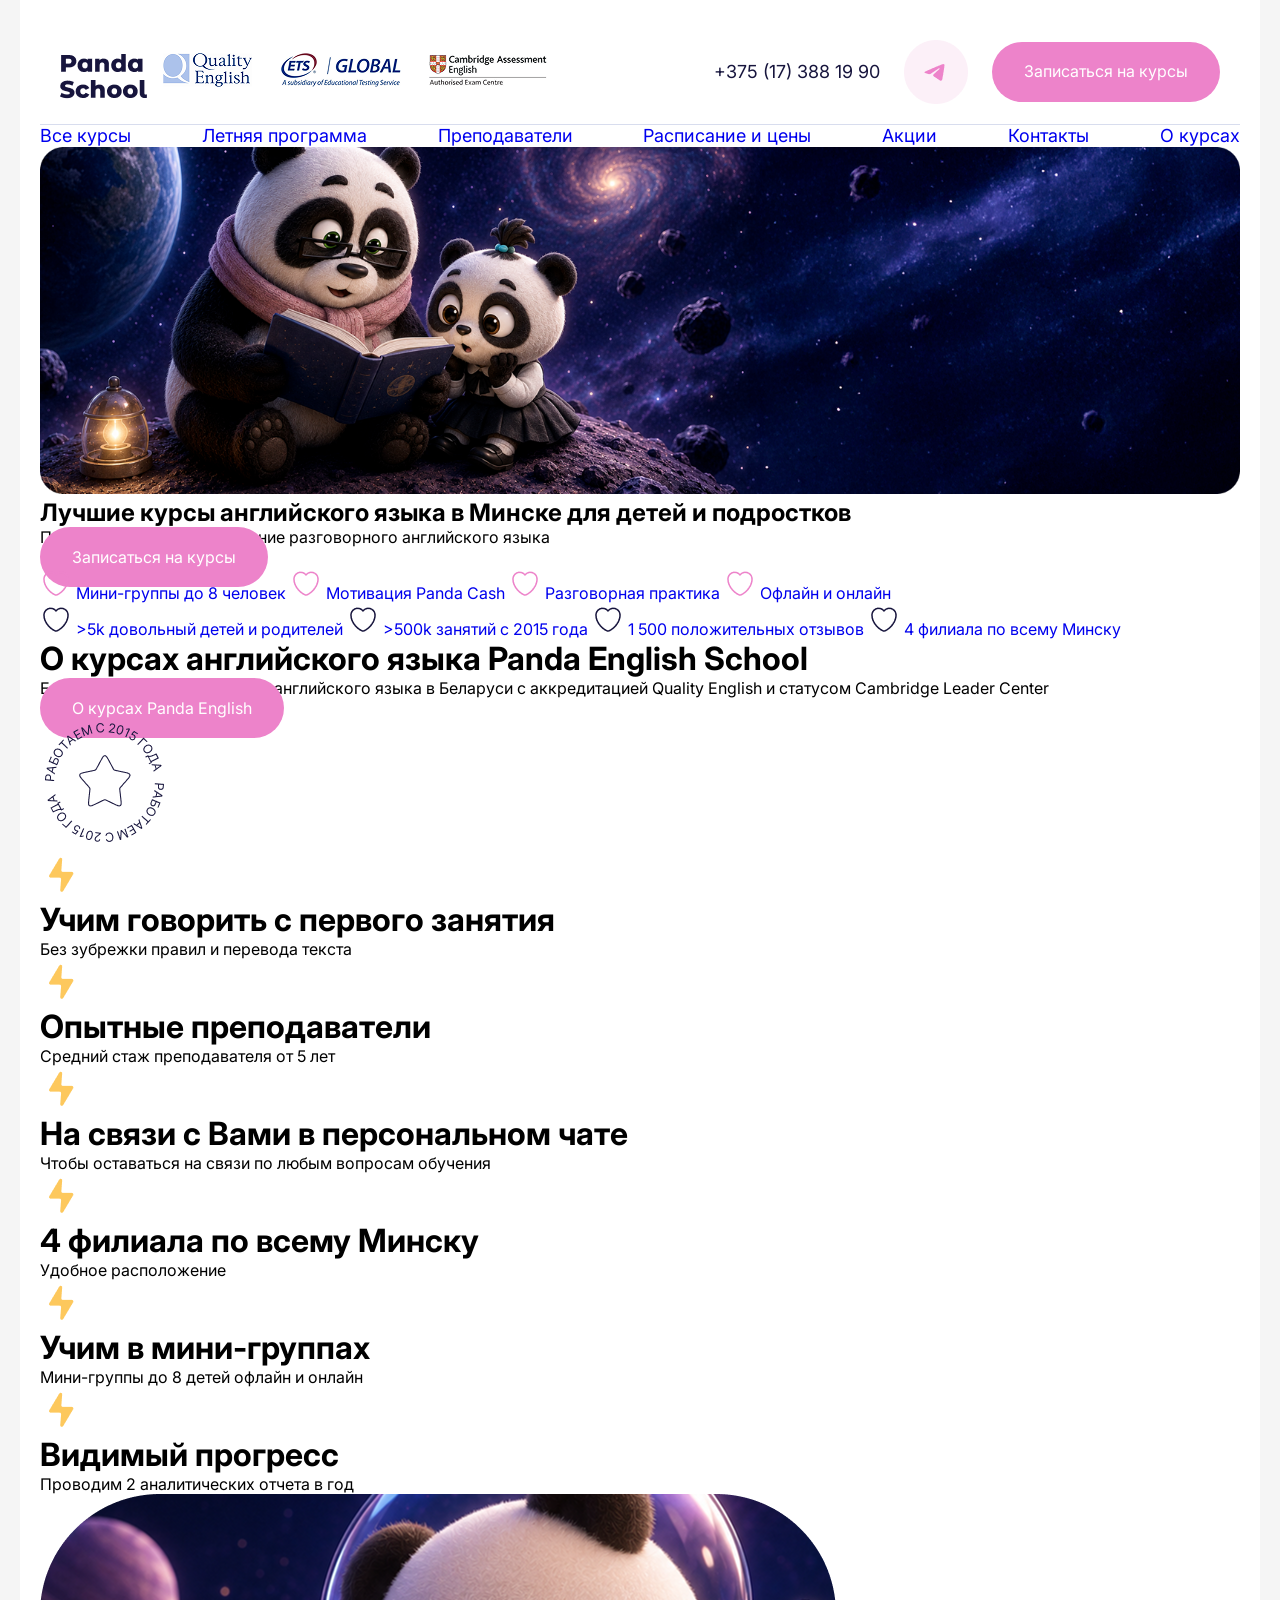
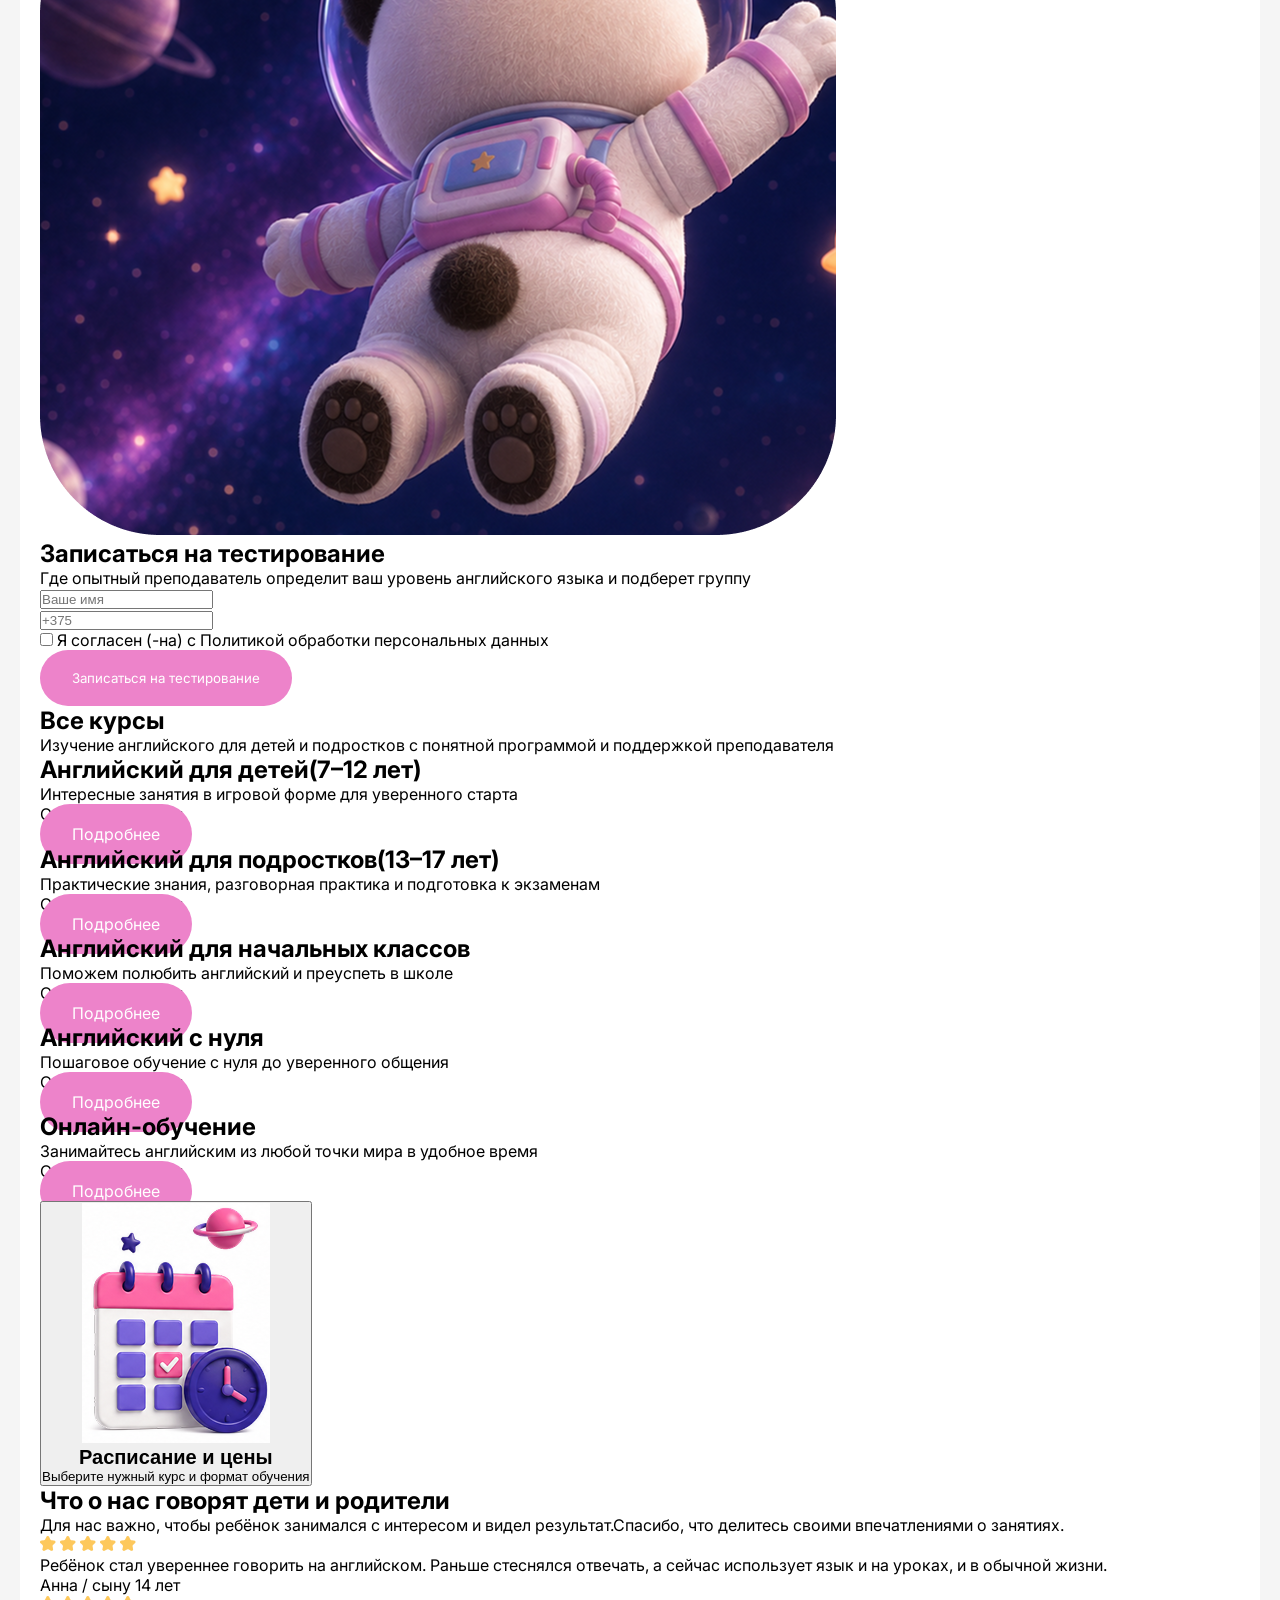
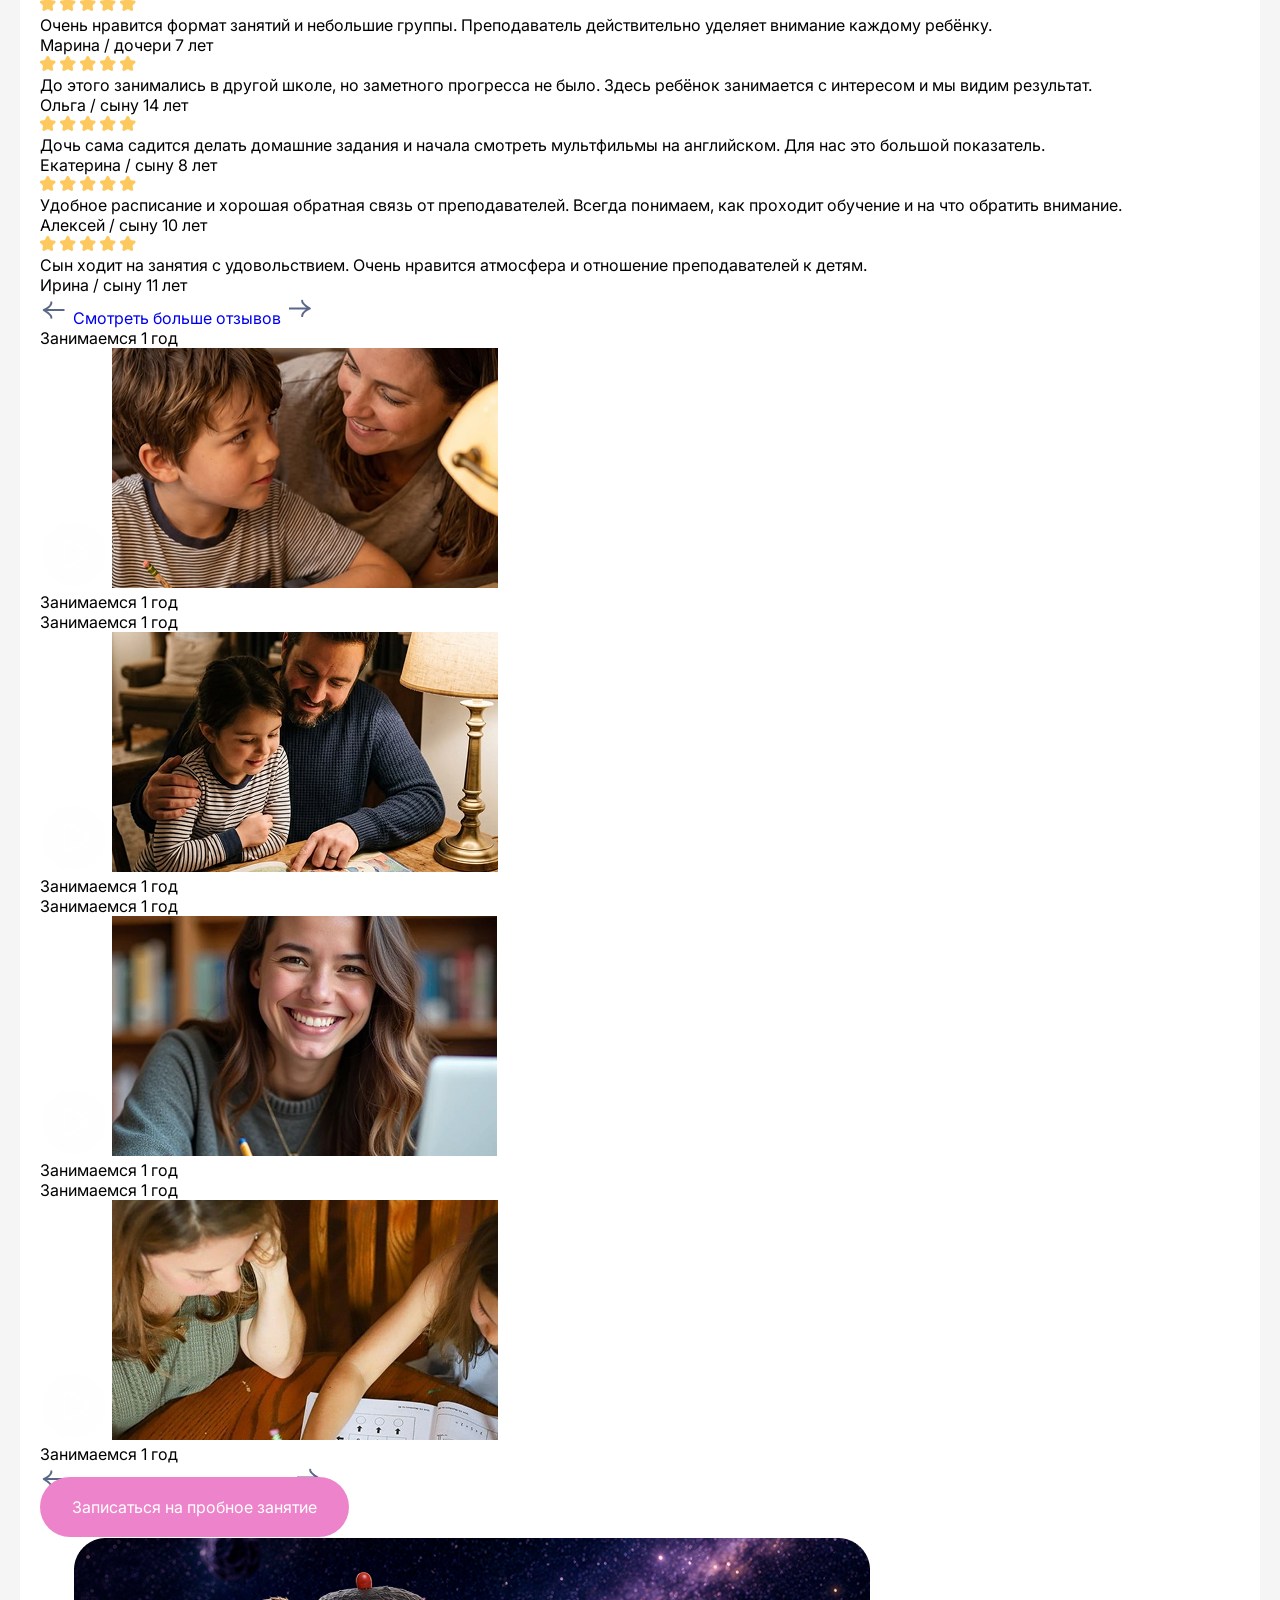
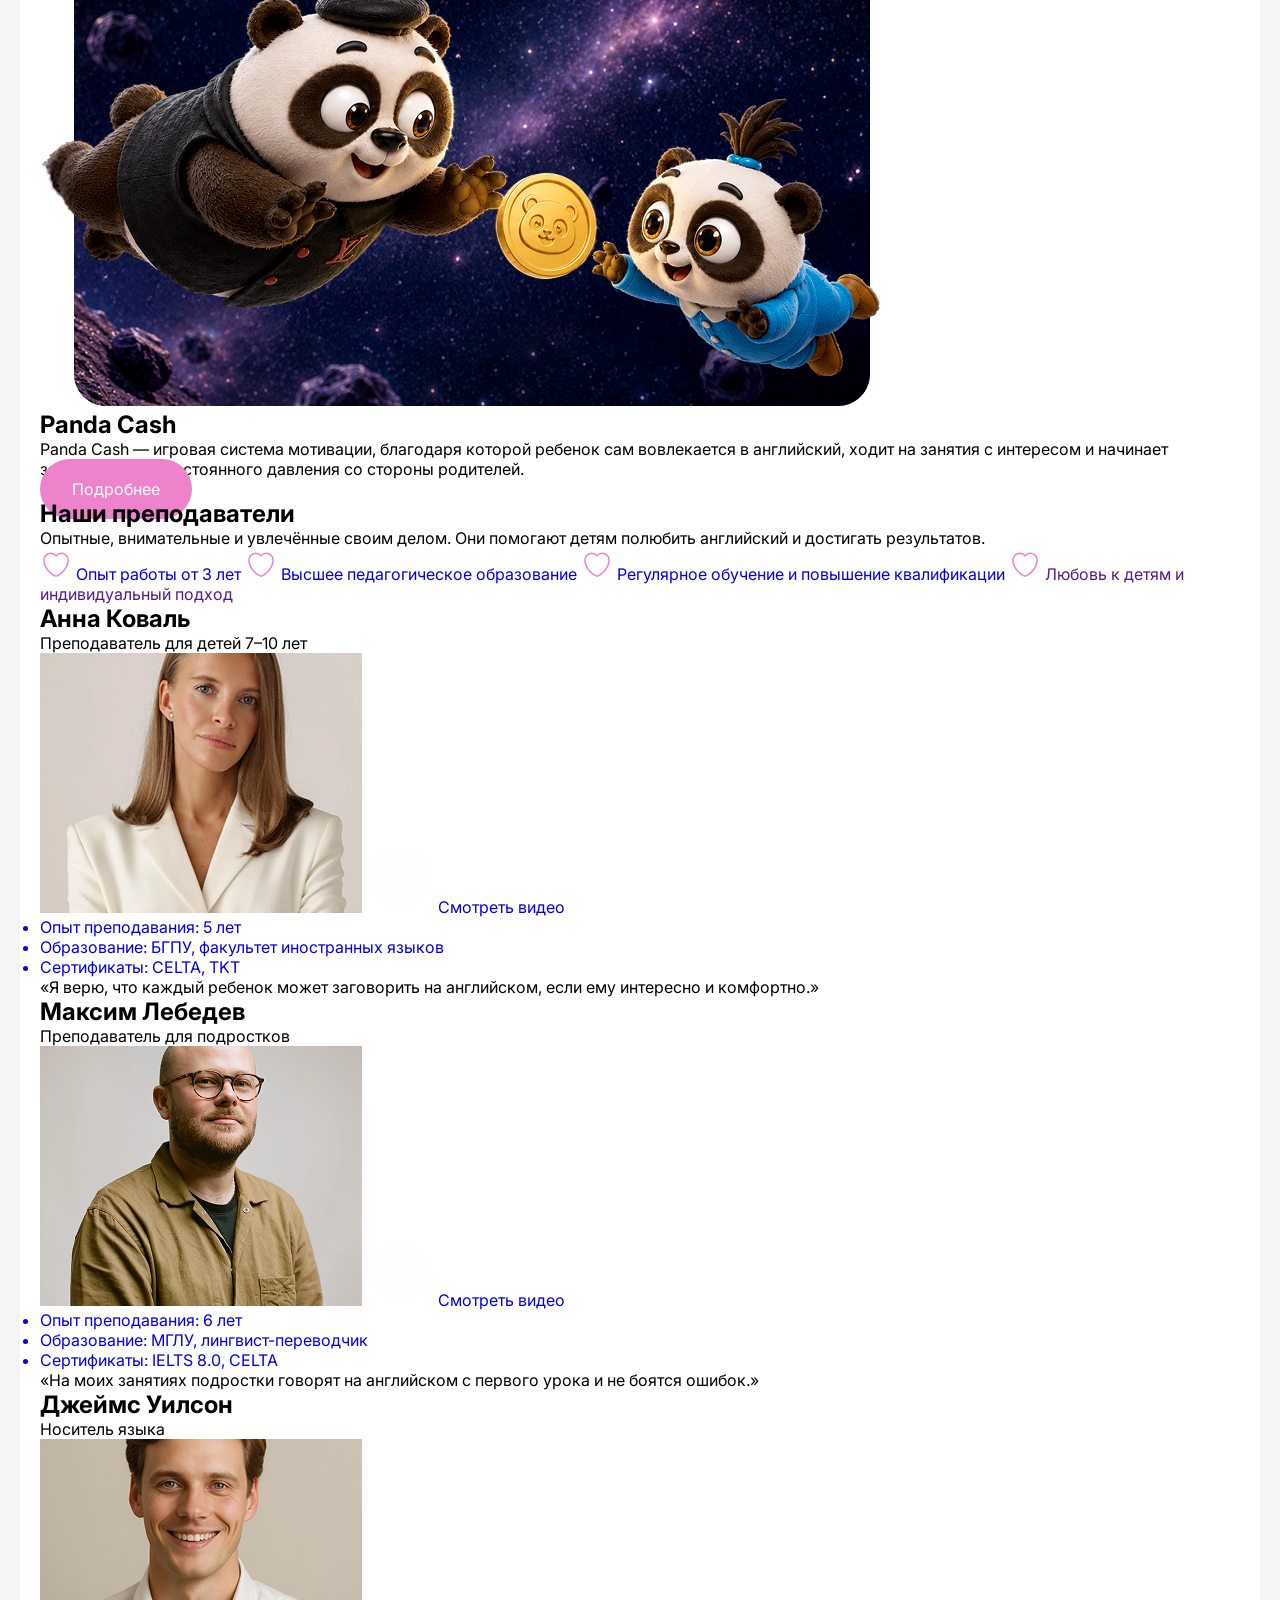
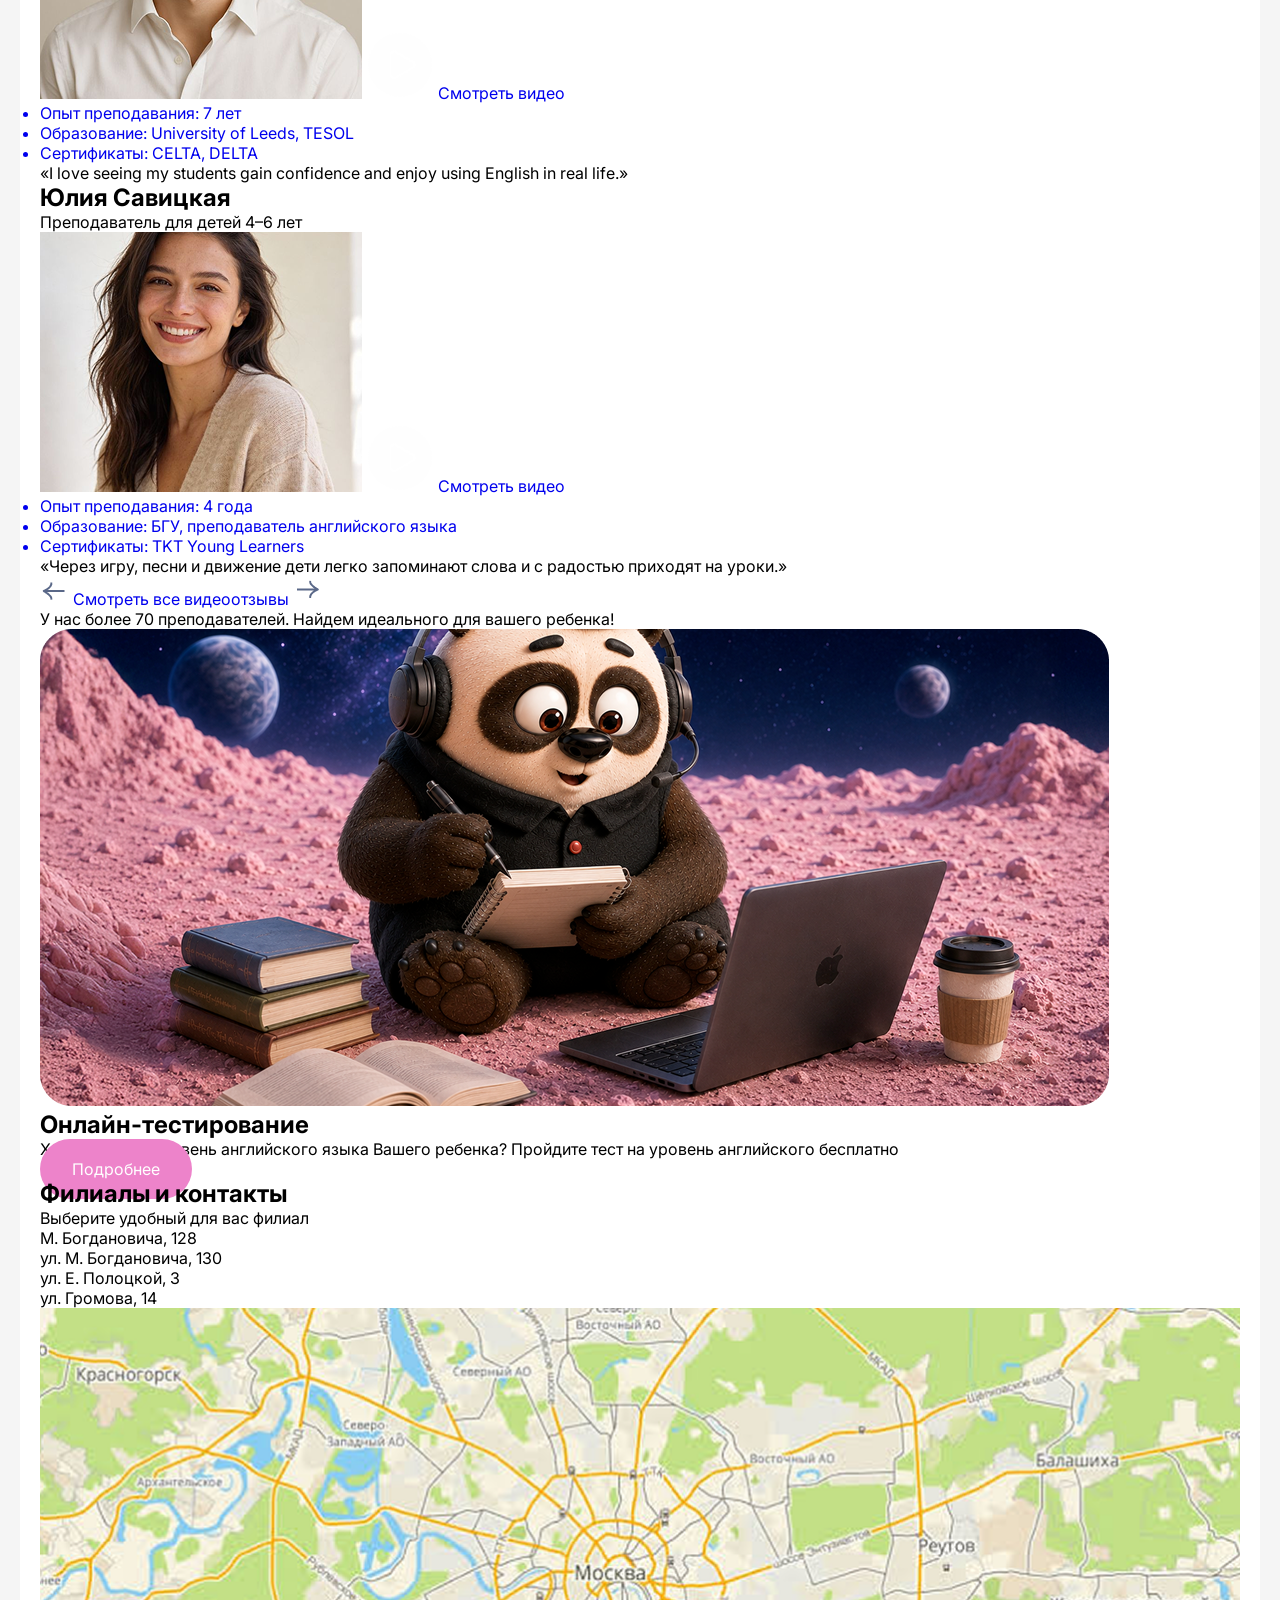
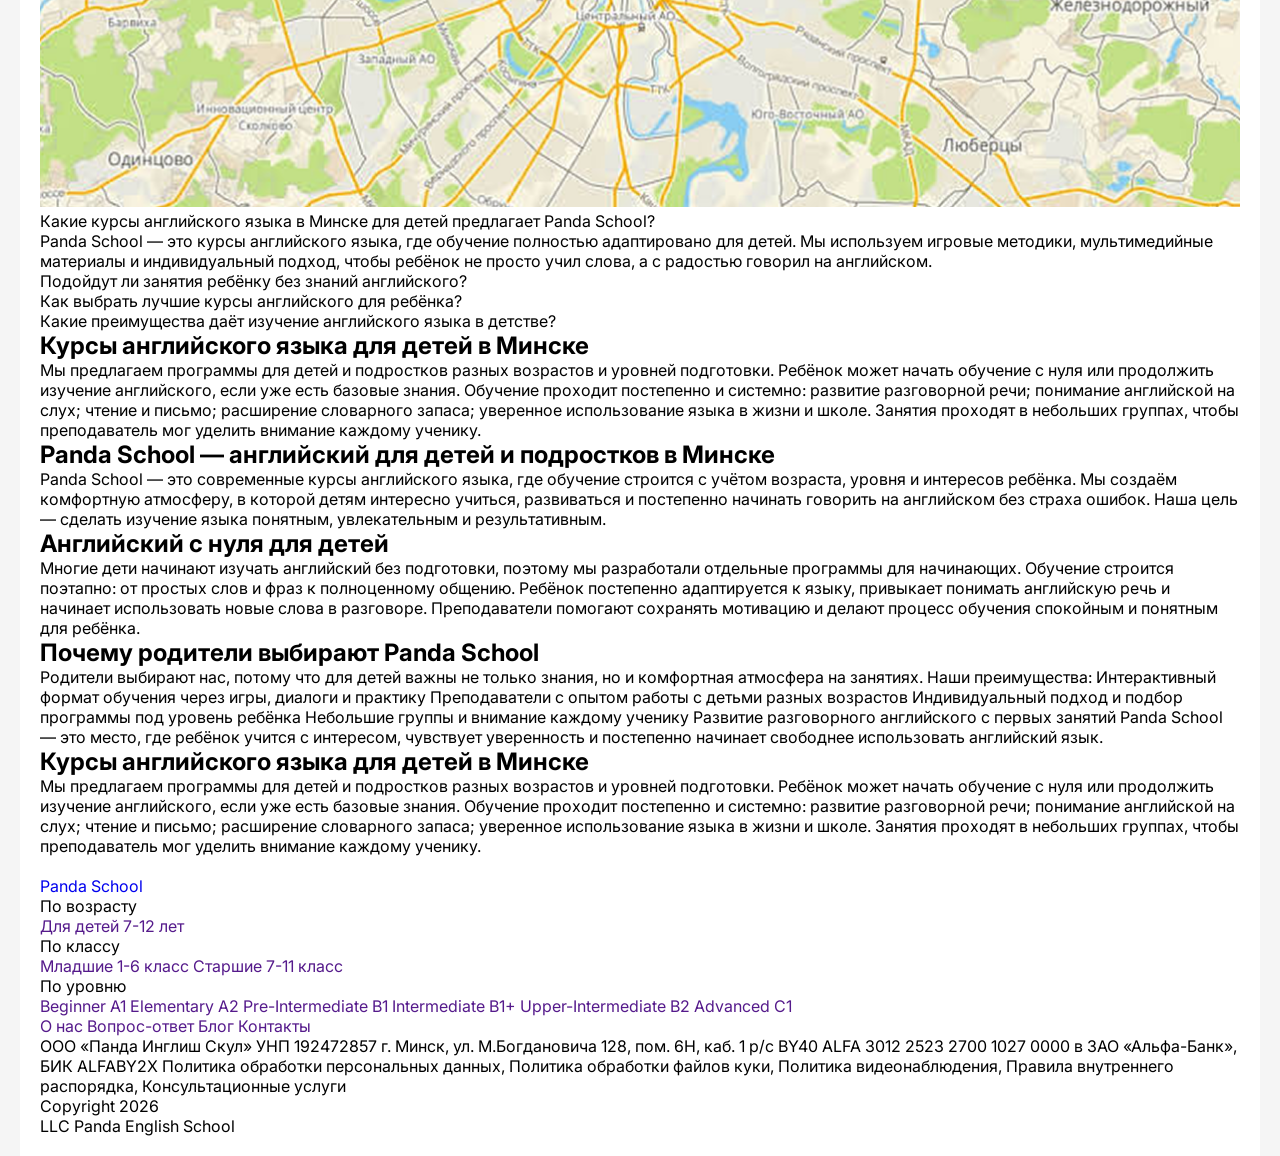
==== commit d3ed8425: "верстка" ====
--- a/index.html
+++ b/index.html
@@ -5,6 +5,13 @@
     <meta http-equiv="X-UA-Compatible" content="IE=edge" />
     <meta name="viewport" content="width=device-width, initial-scale=1.0" />
     <title>PandaShool</title>
+
+    <link rel="preconnect" href="https://fonts.googleapis.com" />
+    <link rel="preconnect" href="https://fonts.gstatic.com" crossorigin />
+    <link
+      href="https://fonts.googleapis.com/css2?family=Inter:wght@400;500;600;700&display=swap"
+      rel="stylesheet"
+    />
     <link rel="stylesheet" href="style.css" />
   </head>
 
@@ -24,11 +31,11 @@
               <span>+375 (17) 388 19 90</span>
               <img src="img/Самолетик.png" alt="Тел" />
             </a>
-            <button class="btn-main">Записаться на курсы</button>
+            <a href="#" class="btn-main">Записаться на курсы</a>
           </div>
         </div>
         <nav class="menu">
-          <a href="#">Все курсы</a>
+          <a href="#" class="btn-menu">Все курсы</a>
           <a href="#">Летняя программа</a>
           <a href="#">Преподаватели</a>
           <a href="#">Расписание и цены</a>
@@ -36,111 +43,109 @@
           <a href="#">Контакты</a>
           <a href="#">О курсах</a>
         </nav>
-
-        <!--2/ ГЛАВНОЕ МЕНЮ (картинка с читающей пандой)-->
-        <div>
-          <img src="img/ChatGPT Image 24 июн. 2026 г., 14_28_50 1.png" alt="" />
-          <h2>
-            Лучшие курсы английского языка в Минске для детей и подростков
-          </h2>
-          <p>Полное погружение в изучение разговорного английского языка</p>
-          <a href="#">Записаться на курсы</a>
-        </div>
-
-        <!--3.1. ПРЕИМУЩЕСТВА (сердечки розовые)-->
-        <div>
-          <a href="#" class="feature-card">
-            <img src="img/favourite 1.png" alt="иконка розовое сердце" />
-            <span>Мини-группы до 8 человек</span>
-          </a>
-          <a href="#" class="feature-card">
-            <img src="img/favourite 1.png" alt="иконка розовое сердце" />
-            <span> Mотивация Panda Cash</span>
-          </a>
-          <a href="#" class="feature-card">
-            <img src="img/favourite 1.png" alt="иконка розовое сердце" />
-            <span> Разговорная практика</span>
-          </a>
-          <a href="#" class="feature-card">
-            <img src="img/favourite 1.png" alt="иконка розовое сердце" />
-            <span> Офлайн и онлайн</span>
-          </a>
-        </div>
-
-        <!--3.2. (сердечки серые)-->
-        <div>
-          <a href="#"
-            ><img src="img/favourite.png" alt="иконка серое сердце" />
-            <span> >5k довольный детей и родителей</span>
-          </a>
-          <a href="#">
-            <img src="img/favourite.png" alt="иконка серое сердце" />
-            <span>>500k занятий с 2015 года</span>
-          </a>
-          <a href="#"
-            ><img src="img/favourite.png" alt="иконка серое сердце" />
-            <span>1 500 положительных отзывов</span>
-          </a>
-          <a href="#">
-            <img src="img/favourite.png" alt="иконка серое сердце" />
-            <span>4 филиала по всему Минску</span>
-          </a>
-        </div>
-
-        <!--4. ИНФО (со звездой)-->
-        <div>
-          <div>
-            <h1>О курсах английского языка Panda English School</h1>
-            <p>
-              Единственные детские курсы английского языка в Беларуси с
-              аккредитацией Quality English и статусом Cambridge Leader Center
-            </p>
-            <a href="#">О курсах Panda English</a>
-          </div>
-          <div>
-            <img src="img/Group 1036.png" alt="" />
-          </div>
-        </div>
-
-        <!--4. ПРЕИМУЩЕСТВА 2 (молнии)-->
-        <div>
-          <div>
-            <div>
-              <img src="img/Frame 2147223396.png" alt="" />
-              <h1>Учим говорить с первого занятия</h1>
-              <p>Без зубрежки правил и перевода текста</p>
-            </div>
-            <div>
-              <img src="img/Frame 2147223396.png" alt="" />
-              <h1>Опытные преподаватели</h1>
-              <p>Средний стаж преподавателя от 5 лет</p>
-            </div>
-          </div>
-
-          <div>
-            <div>
-              <img src="img/Frame 2147223396.png" alt="" />
-              <h1>На связи с Вами в персональном чате</h1>
-              <p>Чтобы оставаться на связи по любым вопросам обучения</p>
-            </div>
-            <div>
-              <img src="img/Frame 2147223396.png" alt="" />
-              <h1>4 филиала по всему Минску</h1>
-              <p>Удобное расположение</p>
-            </div>
-          </div>
-
+      </header>
+
+      <!--2/ ГЛАВНОЕ МЕНЮ (картинка с читающей пандой)-->
+      <div>
+        <img src="img/ChatGPT Image 24 июн. 2026 г., 14_28_50 1.png" alt="" />
+        <h2>Лучшие курсы английского языка в Минске для детей и подростков</h2>
+        <p>Полное погружение в изучение разговорного английского языка</p>
+        <a href="#" class="btn-main">Записаться на курсы</a>
+      </div>
+
+      <!--3.1. ПРЕИМУЩЕСТВА (сердечки розовые)-->
+      <div>
+        <a href="#" class="feature-card">
+          <img src="img/favourite 1.png" alt="иконка розовое сердце" />
+          <span>Мини-группы до 8 человек</span>
+        </a>
+        <a href="#" class="feature-card">
+          <img src="img/favourite 1.png" alt="иконка розовое сердце" />
+          <span> Mотивация Panda Cash</span>
+        </a>
+        <a href="#" class="feature-card">
+          <img src="img/favourite 1.png" alt="иконка розовое сердце" />
+          <span> Разговорная практика</span>
+        </a>
+        <a href="#" class="feature-card">
+          <img src="img/favourite 1.png" alt="иконка розовое сердце" />
+          <span> Офлайн и онлайн</span>
+        </a>
+      </div>
+
+      <!--3.2. (сердечки серые)-->
+      <div>
+        <a href="#"
+          ><img src="img/favourite.png" alt="иконка серое сердце" />
+          <span> >5k довольный детей и родителей</span>
+        </a>
+        <a href="#">
+          <img src="img/favourite.png" alt="иконка серое сердце" />
+          <span>>500k занятий с 2015 года</span>
+        </a>
+        <a href="#"
+          ><img src="img/favourite.png" alt="иконка серое сердце" />
+          <span>1 500 положительных отзывов</span>
+        </a>
+        <a href="#">
+          <img src="img/favourite.png" alt="иконка серое сердце" />
+          <span>4 филиала по всему Минску</span>
+        </a>
+      </div>
+
+      <!--4. ИНФО (со звездой)-->
+      <div>
+        <div>
+          <h1>О курсах английского языка Panda English School</h1>
+          <p>
+            Единственные детские курсы английского языка в Беларуси с
+            аккредитацией Quality English и статусом Cambridge Leader Center
+          </p>
+          <a href="#" class="btn-main">О курсах Panda English</a>
+        </div>
+        <div>
+          <img src="img/Group 1036.png" alt="" />
+        </div>
+      </div>
+
+      <!--4. ПРЕИМУЩЕСТВА 2 (молнии)-->
+      <div>
+        <div>
           <div>
             <img src="img/Frame 2147223396.png" alt="" />
-            <h1>Учим в мини-группах</h1>
-            <p>Мини-группы до 8 детей офлайн и онлайн</p>
-
+            <h1>Учим говорить с первого занятия</h1>
+            <p>Без зубрежки правил и перевода текста</p>
+          </div>
+          <div>
             <img src="img/Frame 2147223396.png" alt="" />
-            <h1>Видимый прогресс</h1>
-            <p>Проводим 2 аналитических отчета в год</p>
-          </div>
-        </div>
-      </header>
+            <h1>Опытные преподаватели</h1>
+            <p>Средний стаж преподавателя от 5 лет</p>
+          </div>
+        </div>
+
+        <div>
+          <div>
+            <img src="img/Frame 2147223396.png" alt="" />
+            <h1>На связи с Вами в персональном чате</h1>
+            <p>Чтобы оставаться на связи по любым вопросам обучения</p>
+          </div>
+          <div>
+            <img src="img/Frame 2147223396.png" alt="" />
+            <h1>4 филиала по всему Минску</h1>
+            <p>Удобное расположение</p>
+          </div>
+        </div>
+
+        <div>
+          <img src="img/Frame 2147223396.png" alt="" />
+          <h1>Учим в мини-группах</h1>
+          <p>Мини-группы до 8 детей офлайн и онлайн</p>
+
+          <img src="img/Frame 2147223396.png" alt="" />
+          <h1>Видимый прогресс</h1>
+          <p>Проводим 2 аналитических отчета в год</p>
+        </div>
+      </div>
 
       <!--5. ФОРМА ЗАПИСИ-->
       <section>
@@ -159,7 +164,7 @@
               Я согласен (-на) с Политикой обработки персональных данных
             </label>
           </form>
-          <button type="submit">
+          <button type="submit" class="btn-main">
             <p>Записаться на тестирование</p>
           </button>
         </div>
@@ -178,7 +183,7 @@
               <h1>Английский для детей(7–12 лет)</h1>
               <p>Интересные занятия в игровой форме для уверенного старта</p>
               <p>От 4 500 ₽ / месяц</p>
-              <button>Подробнее</button>
+              <a href="#" class="btn-main">Подробнее</a>
             </div>
             <div>
               <h1>Английский для подростков(13–17 лет)</h1>
@@ -187,13 +192,13 @@
                 экзаменам
               </p>
               <p>От 4 500 ₽ / месяц</p>
-              <button>Подробнее</button>
+              <a href="#" class="btn-main">Подробнее</a>
             </div>
             <div>
               <h1>Английский для начальных классов</h1>
               <p>Поможем полюбить английский и преуспеть в школе</p>
               <p>От 4 500 ₽ / месяц</p>
-              <button>Подробнее</button>
+              <a href="#" class="btn-main">Подробнее</a>
             </div>
           </div>
           <div>
@@ -201,13 +206,13 @@
               <h1>Английский с нуля</h1>
               <p>Пошаговое обучение с нуля до уверенного общения</p>
               <p>От 4 500 ₽ / месяц</p>
-              <button>Подробнее</button>
+              <a href="#" class="btn-main">Подробнее</a>
             </div>
             <div>
               <h1>Онлайн-обучение</h1>
               <p>Занимайтесь английским из любой точки мира в удобное время</p>
               <p>От 4 500 ₽ / месяц</p>
-              <button>Подробнее</button>
+              <a href="#" class="btn-main">Подробнее</a>
             </div>
             <div>
               <button>
@@ -340,7 +345,7 @@
           <a href="#">Смотреть все видеоотзывы</a>
           <a href="#"> <img src="img/6.png" alt="Вправо" /></a>
         </div>
-        <a href="#">Записаться на пробное занятие</a>
+        <a href="#" class="btn-main">Записаться на пробное занятие</a>
       </div>
 
       <!--8. РЕКЛАМА -->
@@ -357,7 +362,7 @@
             сам вовлекается в английский, ходит на занятия с интересом и
             начинает заниматься без постоянного давления со стороны родителей.
           </p>
-          <a href="#">Подробнее</a>
+          <a href="#" class="btn-main">Подробнее</a>
         </div>
       </section>
 
@@ -480,7 +485,7 @@
           Хотите узнать уровень английского языка Вашего ребенка? Пройдите тест
           на уровень английского бесплатно
         </p>
-        <a href="#">Подробнее</a>
+        <a href="#" class="btn-main">Подробнее</a>
       </section>
 
       <!--11. КОНТАКТЫ (карта)-->
--- a/style.css
+++ b/style.css
@@ -10,6 +10,7 @@
 body {
     margin: 0;
     background-color: #f5f5f5;
+    font-family: Inter, sans-serif;
 }
 
 .contener {
@@ -18,6 +19,13 @@
     padding: 20px;
     background: #FFFFFF;
 
+}
+
+. header {
+    display: flex;
+    justify-content: space-between;
+    align-items: center;
+    flex-wrap: wrap;
 }
 
 img {
@@ -30,21 +38,66 @@
     justify-content: space-between;
     align-items: center;
     padding: 20px;
+    border-bottom: 1px solid #B2BBDE80;
+}
+
+.contacts {
+    display: flex;
+    align-items: center;
+    gap: 24px;
+    flex-shrink: 0;
+}
+
+.phone {
+    display: flex;
+    align-items: center;
+    color: #17153D;
+    gap: 24px;
+    text-decoration: none;
+    font-family: Inter;
+    white-space: nowrap;
+    font-weight: 400;
+    font-size: 18px;
+    line-height: 120%;
+    letter-spacing: 0%;
+
+}
+
+.btn-main:hover {
+    background-color: #bc68a0;
+}
+
+.btn-main {
+    color: #FFFFFF;
+    background-color: #ED83CA;
+    box-sizing: border-box;
+    text-decoration: none;
+    cursor: pointer;
+    border: none;
+    font-family: Inter;
+    font-weight: 400;
+    line-height: 120%;
+    letter-spacing: 0%;
+    border-radius: 40px;
+    padding-top: 20px;
+    padding-right: 32px;
+    padding-bottom: 20px;
+    padding-left: 32px;
+    opacity: 1;
 }
 
 .menu {
     display: flex;
     gap: 20px;
-    display: flex;
     justify-content: space-between;
     align-items: center;
-    padding: 20px;
-}
-
-.btn-main {
-    width: 187;
+    width: 1620;
+    height: 38;
+    border-radius: 20px;
+    angle: 0 deg;
+    opacity: 1;
+    width: 92;
     height: 22;
-    angle: 0 deg;
     opacity: 1;
     font-family: Inter;
     font-weight: 400;
@@ -53,17 +106,4 @@
     leading-trim: NONE;
     line-height: 120%;
     letter-spacing: 0%;
-    background: #FFFFFF;
-    width: 251;
-    height: 62;
-    border-radius: 40px;
-    padding-top: 20px;
-    padding-right: 32px;
-    padding-bottom: 20px;
-    padding-left: 32px;
-    gap: 12px;
-    angle: 0 deg;
-    opacity: 1;
-    background: #ED83CA;
-
 }
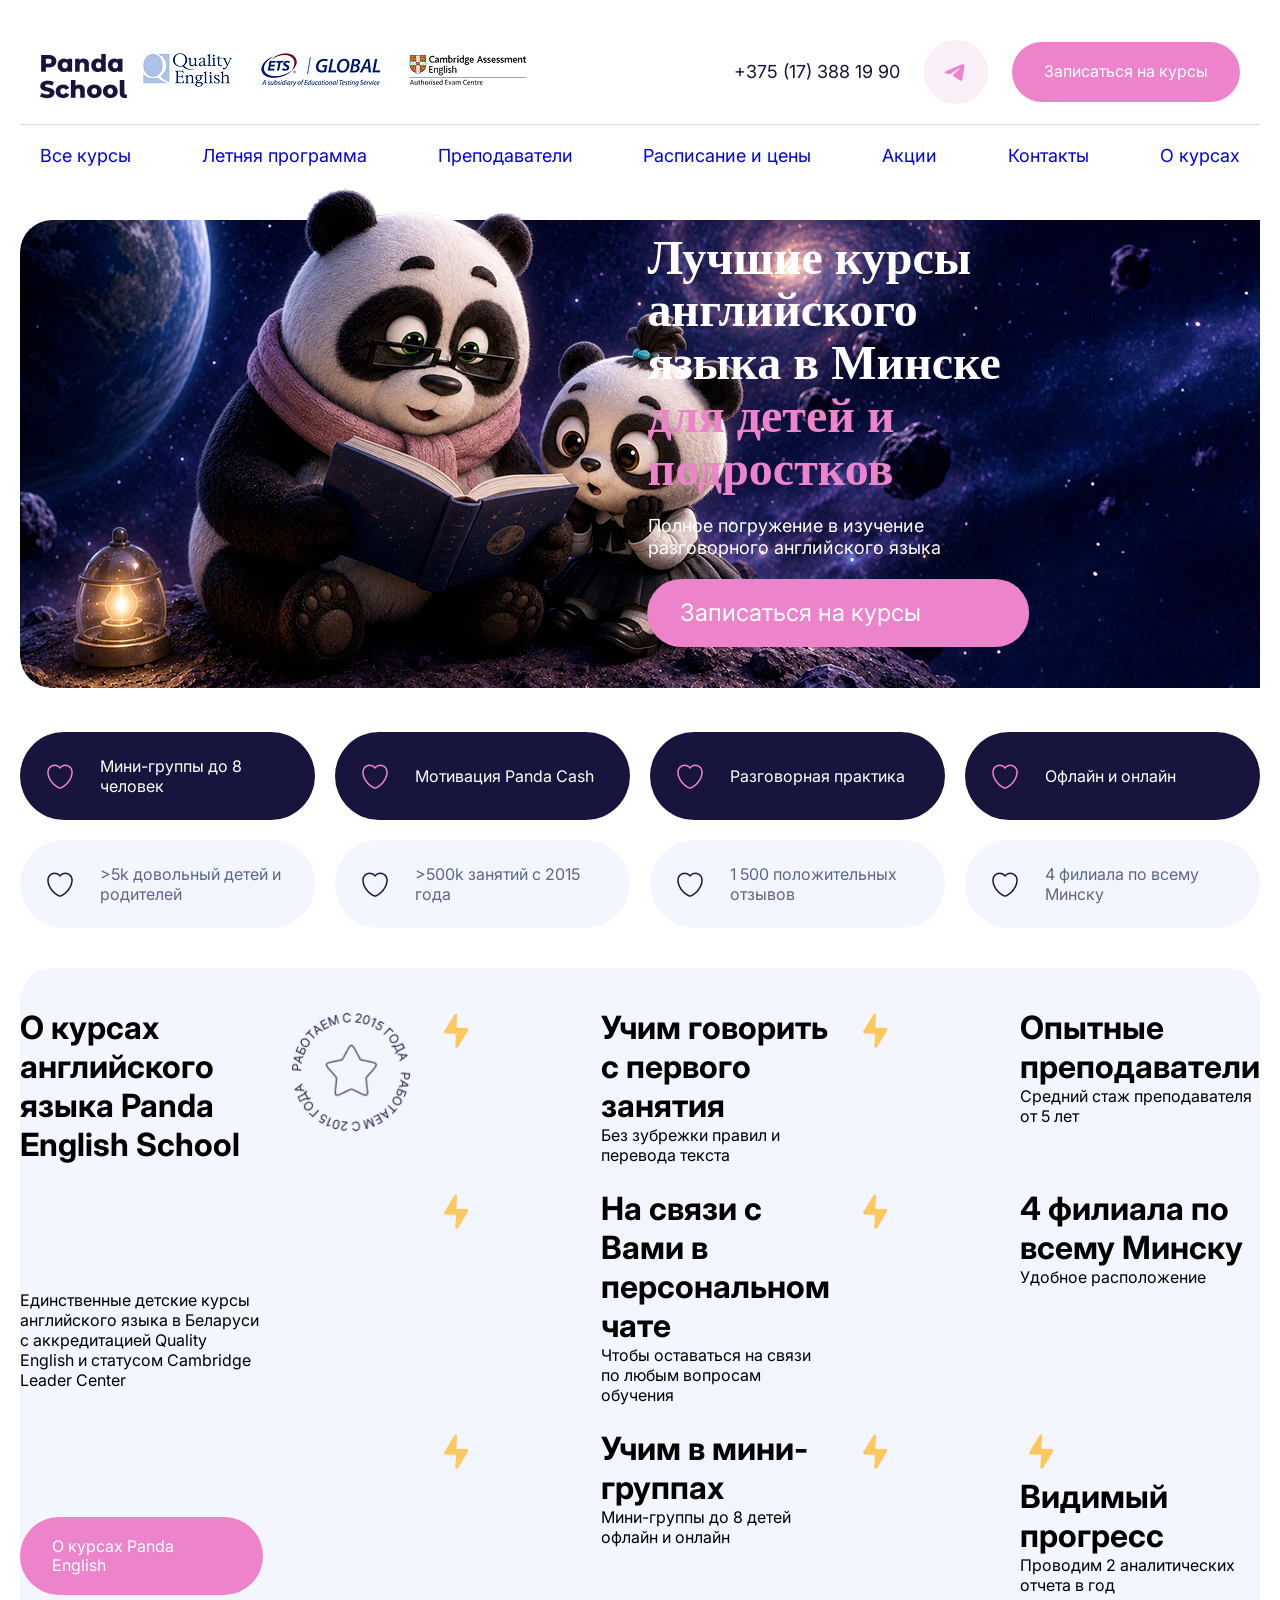
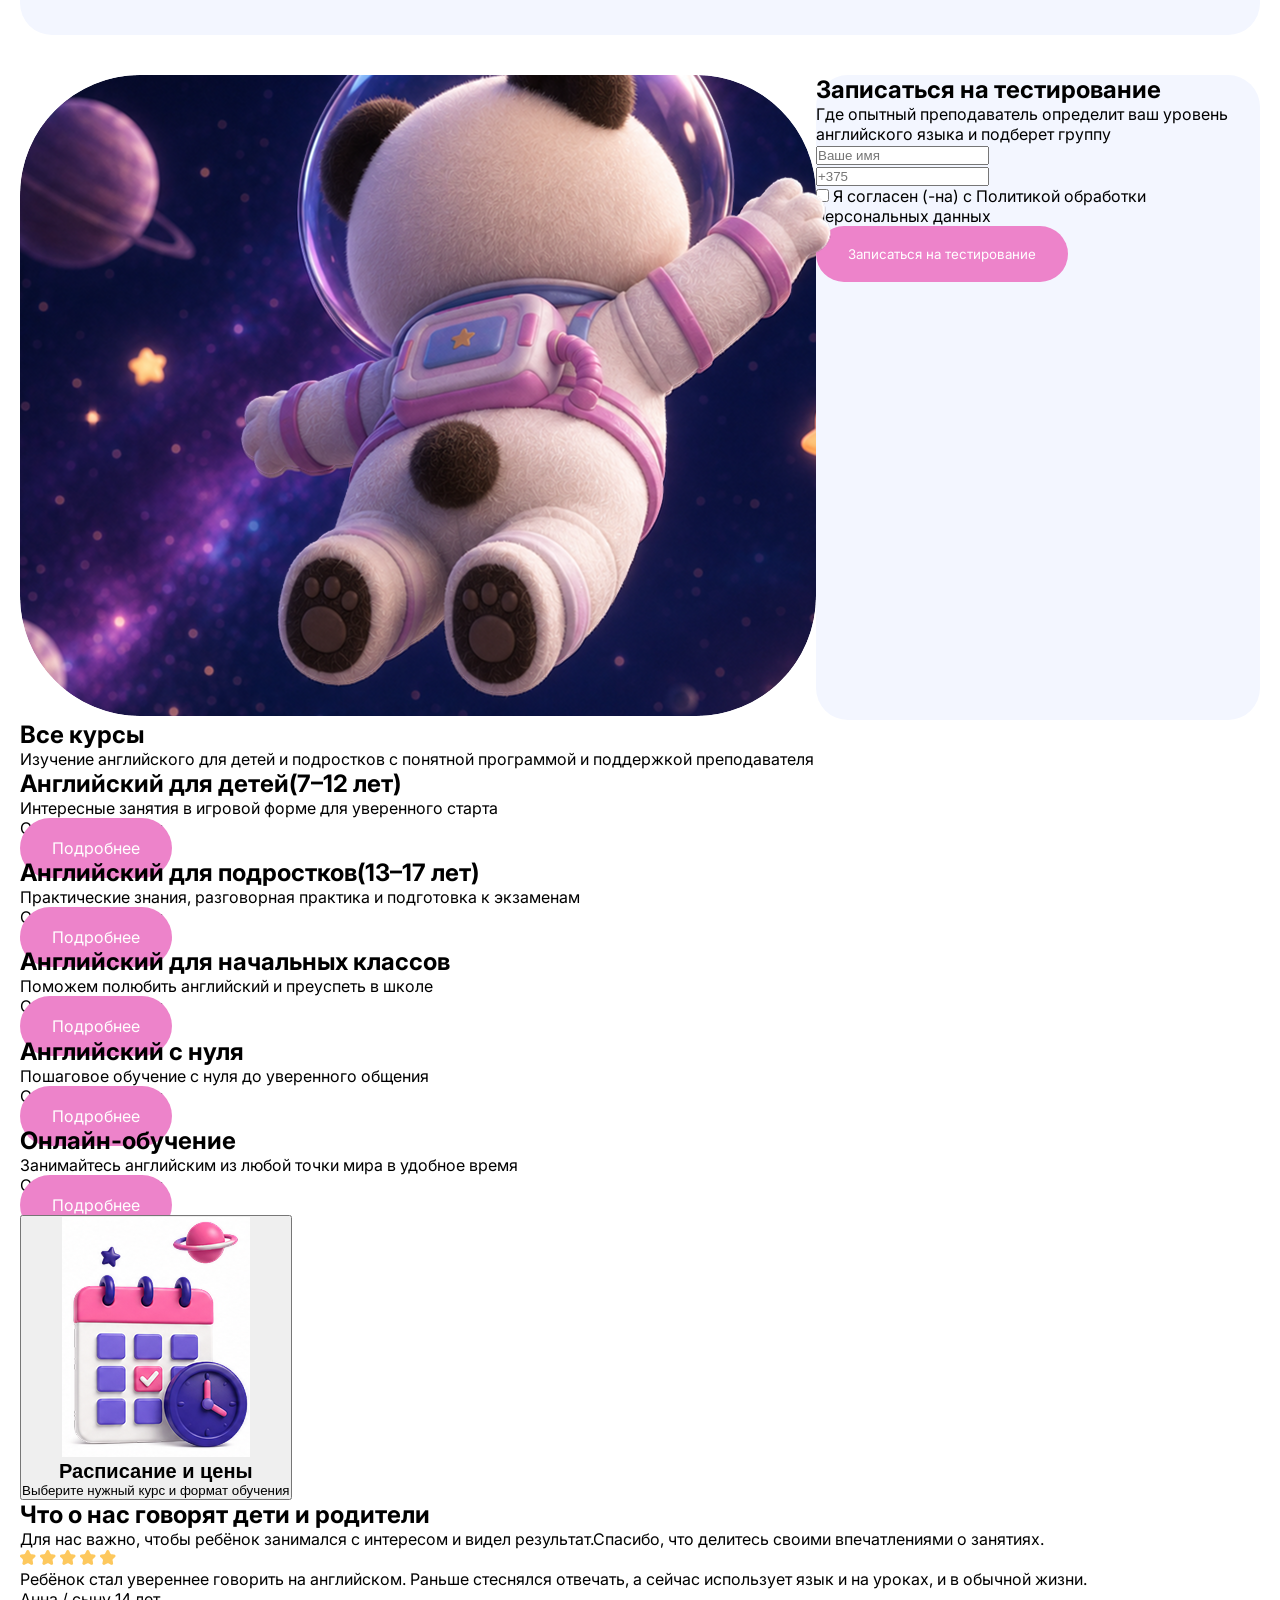
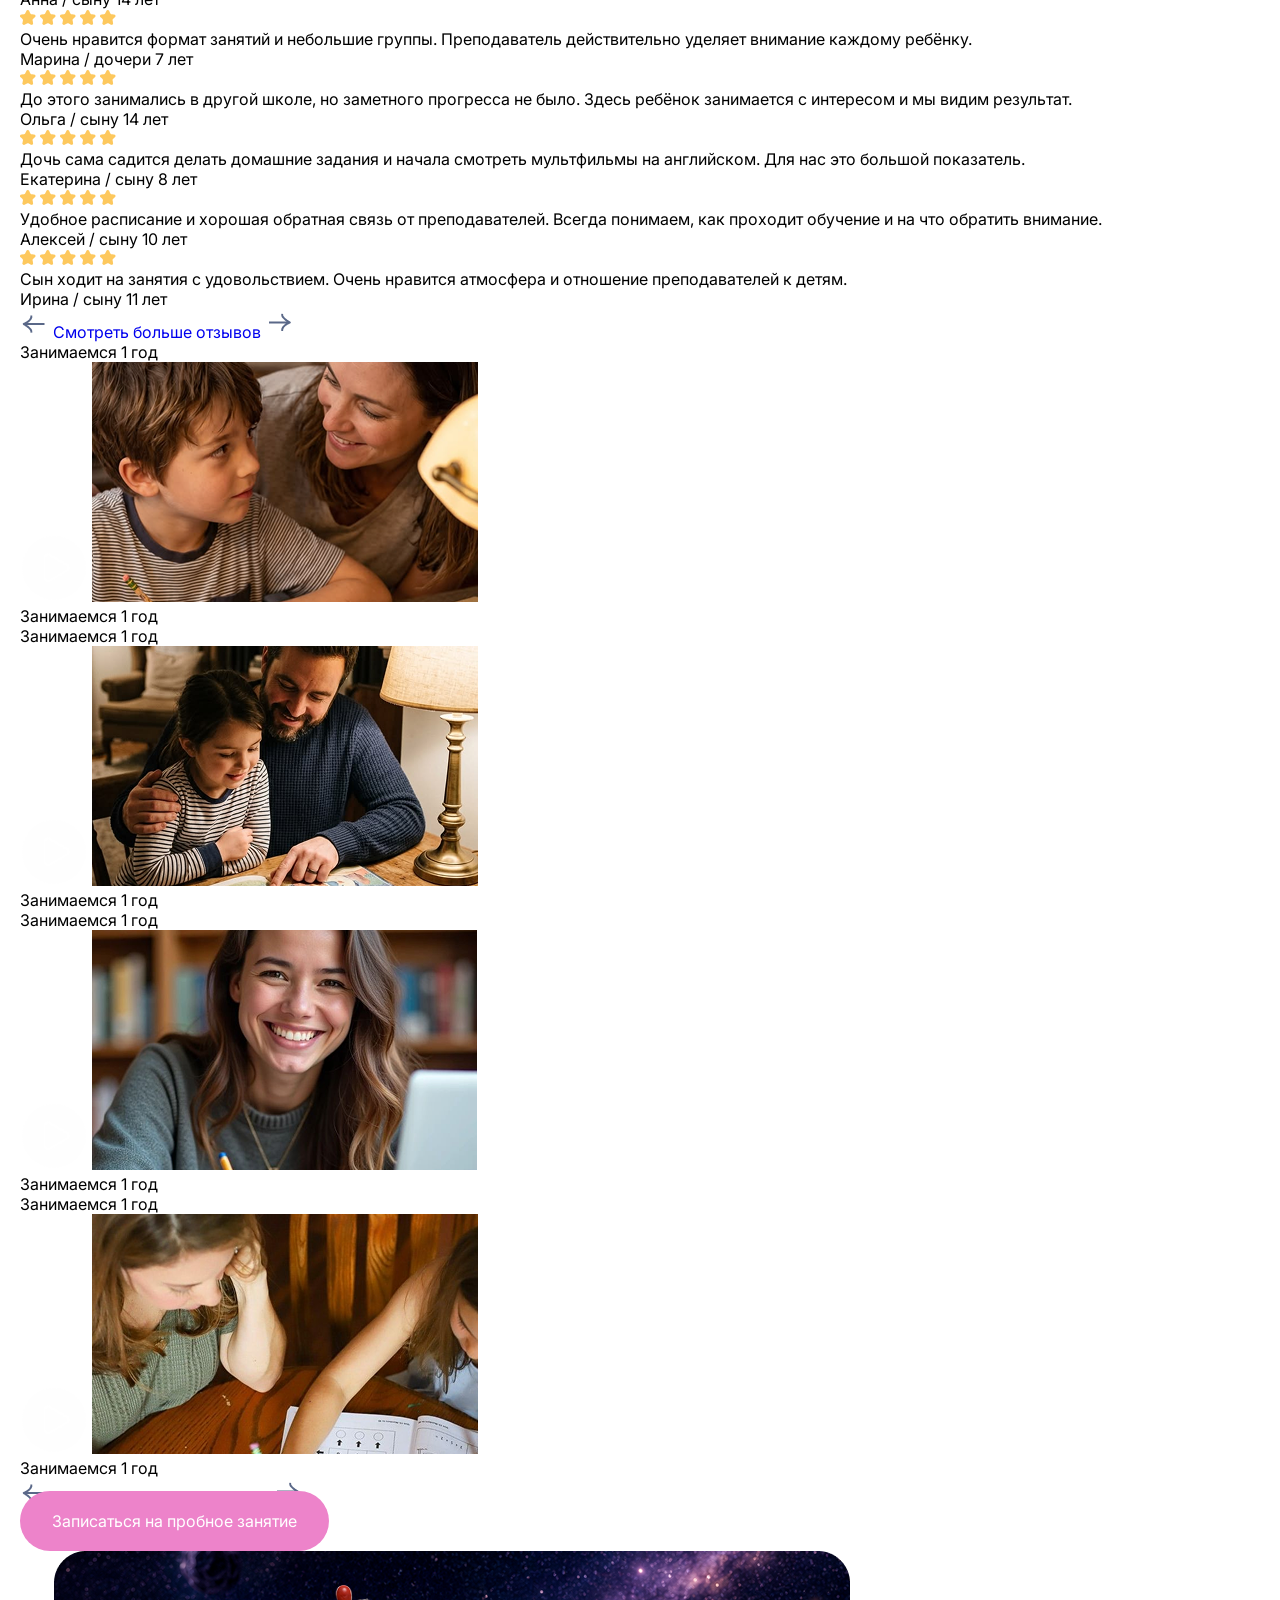
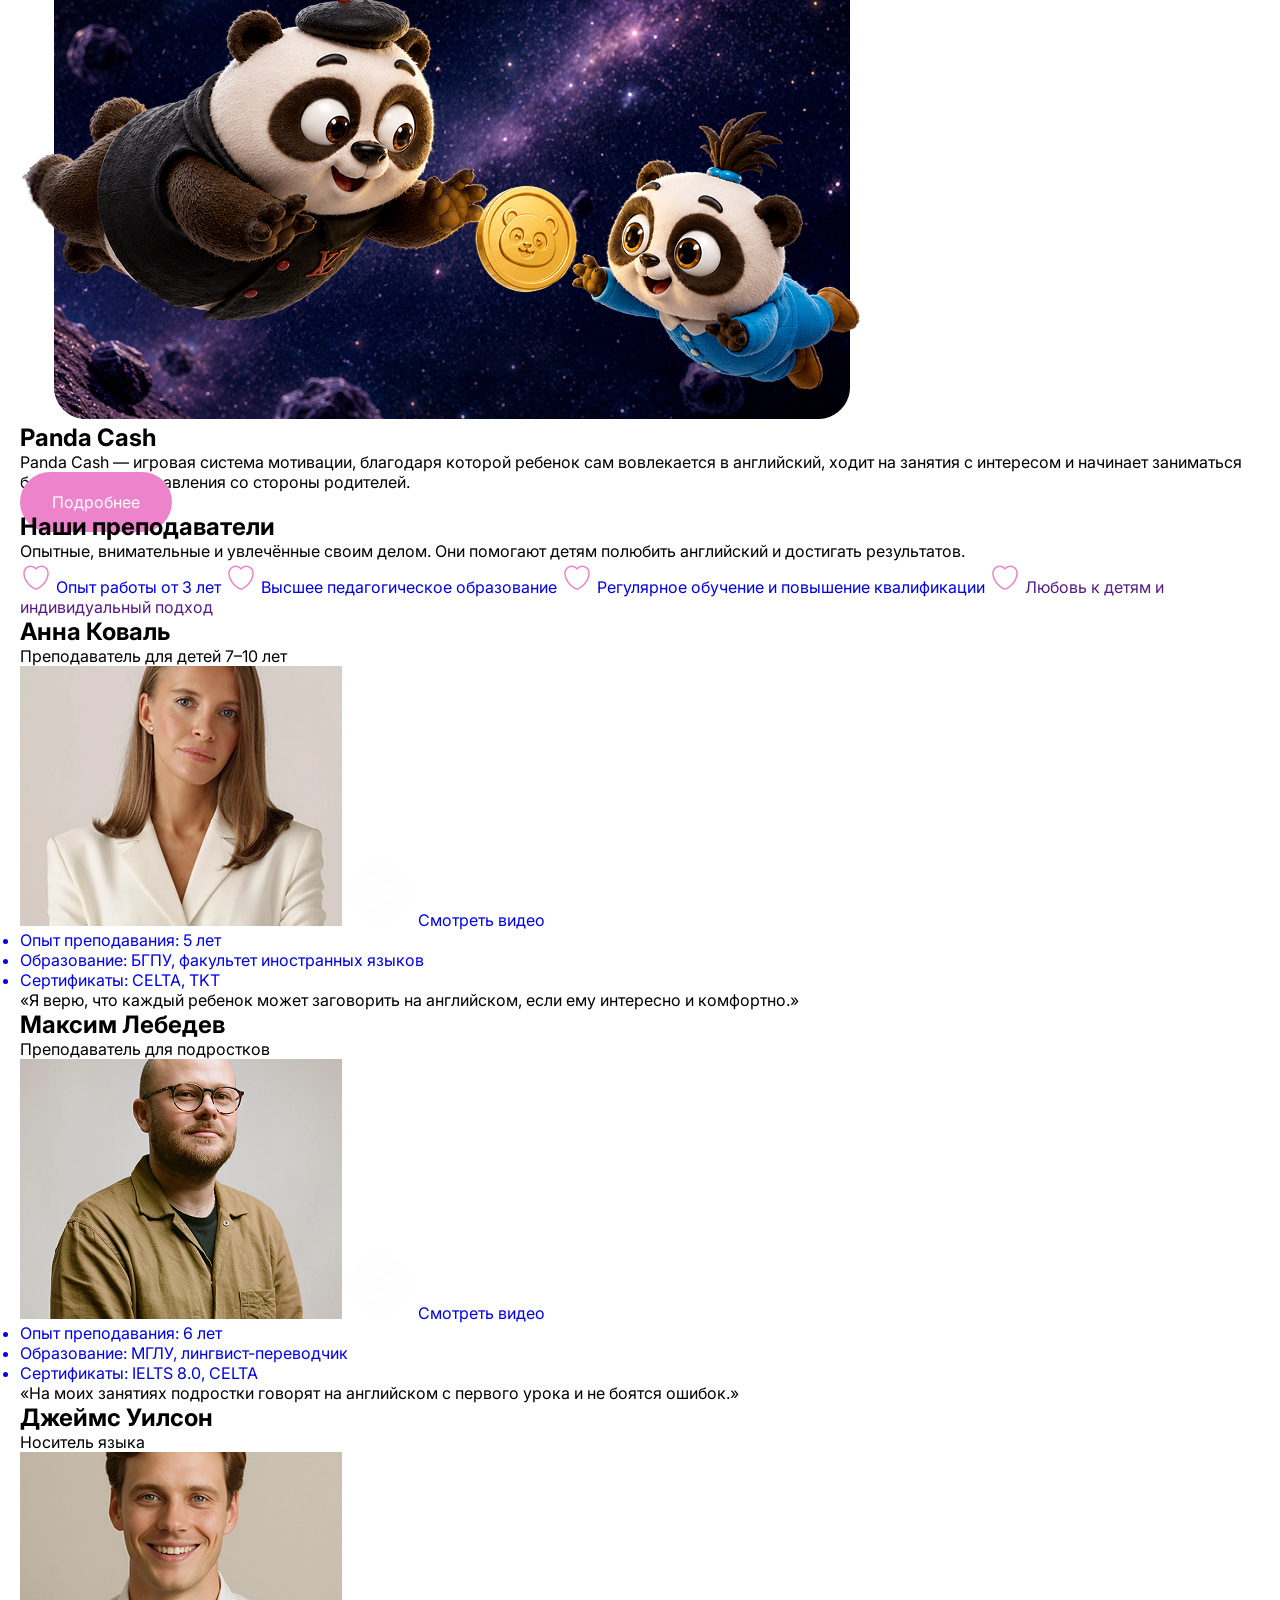
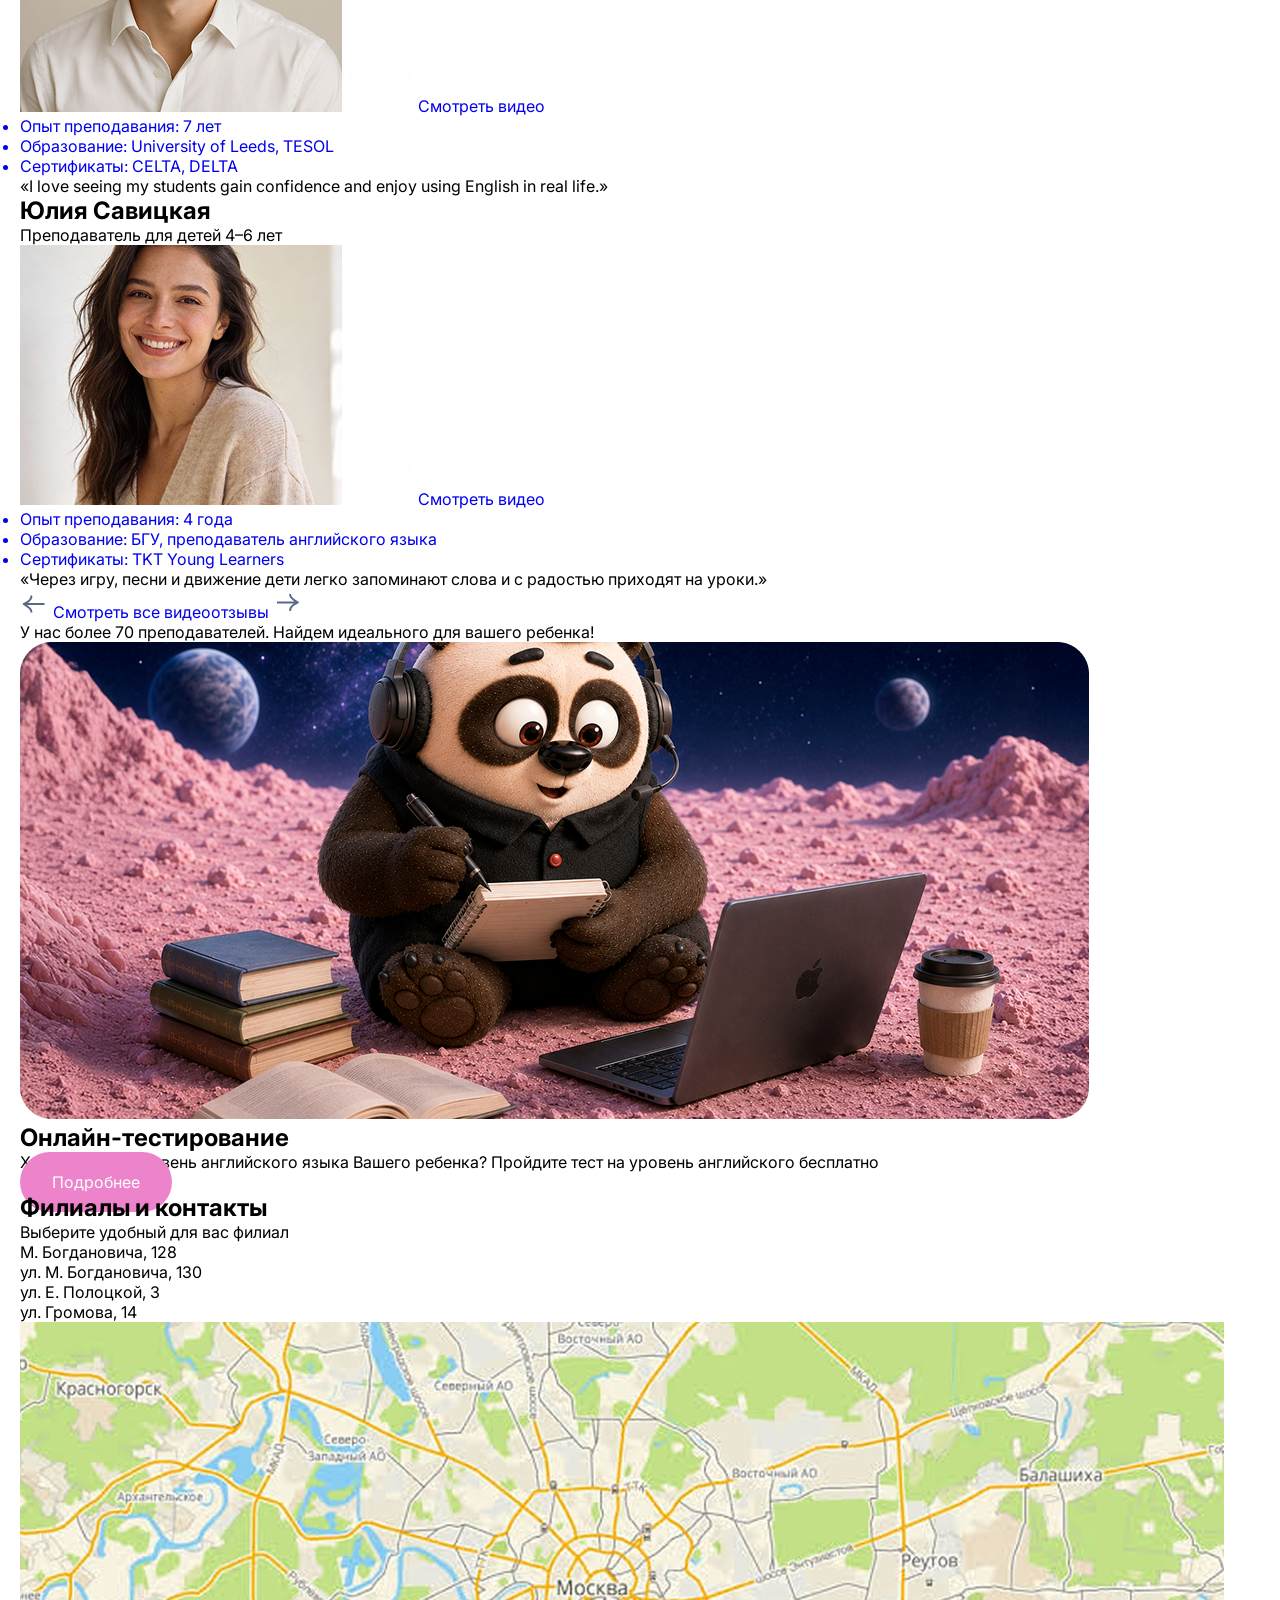
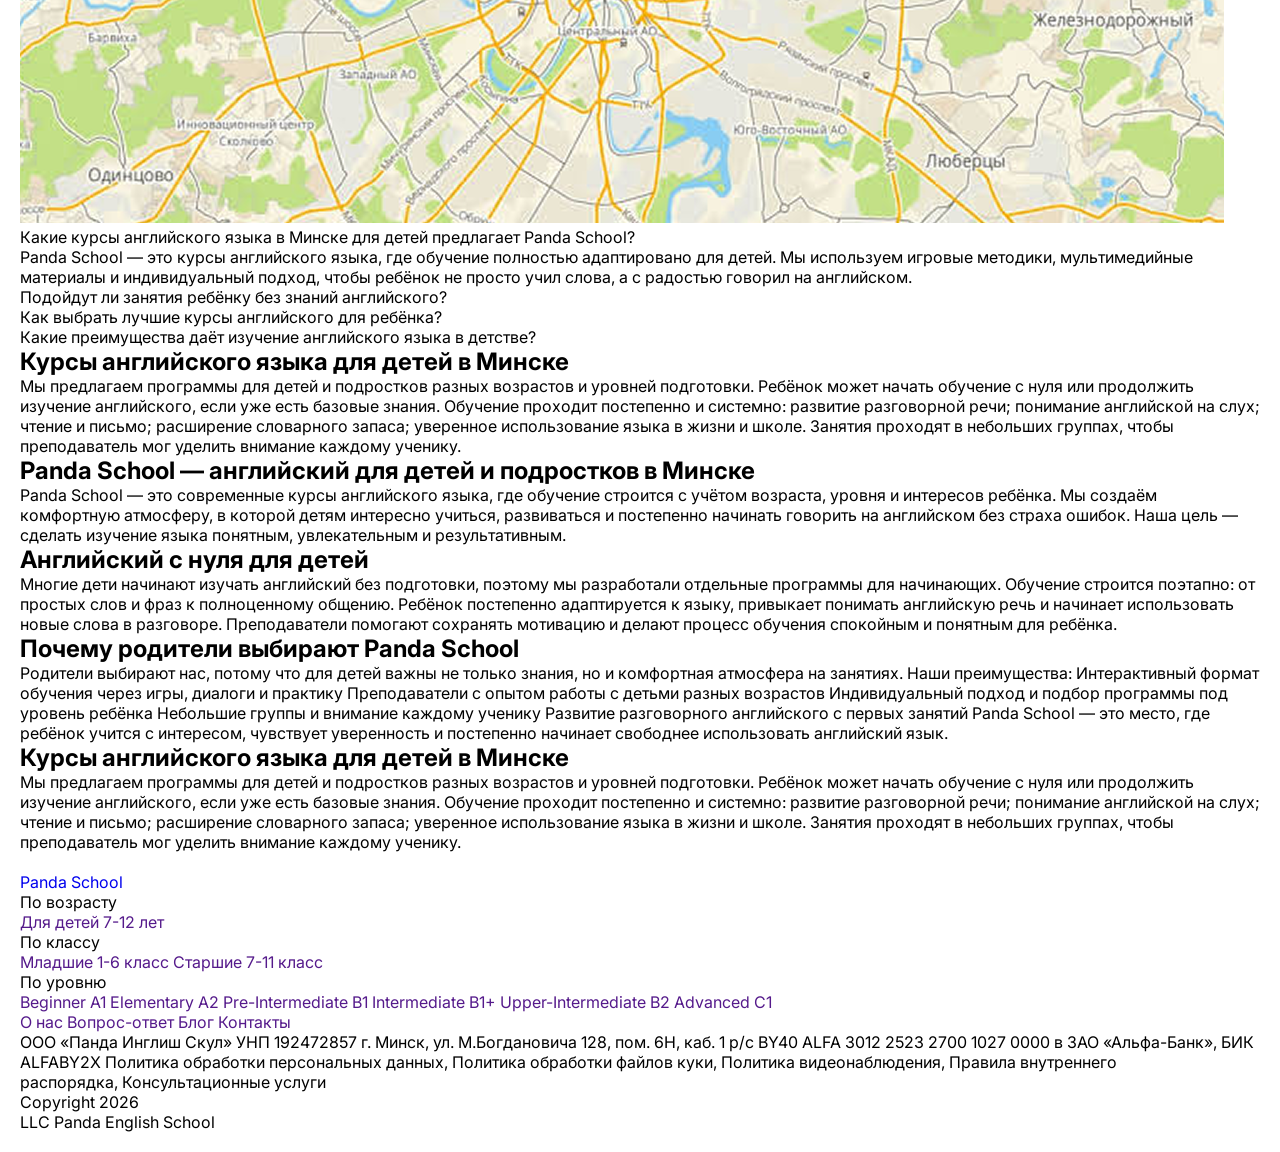
==== commit a053388b: "верстка" ====
--- a/index.html
+++ b/index.html
@@ -5,7 +5,10 @@
     <meta http-equiv="X-UA-Compatible" content="IE=edge" />
     <meta name="viewport" content="width=device-width, initial-scale=1.0" />
     <title>PandaShool</title>
-
+    <link
+      rel="preconnect"
+      href="https://fonts-online.ru/fonts/montserrat-alternates"
+    />
     <link rel="preconnect" href="https://fonts.googleapis.com" />
     <link rel="preconnect" href="https://fonts.gstatic.com" crossorigin />
     <link
@@ -17,8 +20,8 @@
 
   <body>
     <div class="contener">
+      <!--1/ ШАПКА-->
       <header class="header">
-        <!--1/ ШАПКА-->
         <div class="navigation">
           <a href="index.html">
             <img src="img/PandaSchool.png" alt="логотип Панда" />
@@ -35,7 +38,7 @@
           </div>
         </div>
         <nav class="menu">
-          <a href="#" class="btn-menu">Все курсы</a>
+          <a href="#">Все курсы</a>
           <a href="#">Летняя программа</a>
           <a href="#">Преподаватели</a>
           <a href="#">Расписание и цены</a>
@@ -46,131 +49,162 @@
       </header>
 
       <!--2/ ГЛАВНОЕ МЕНЮ (картинка с читающей пандой)-->
-      <div>
-        <img src="img/ChatGPT Image 24 июн. 2026 г., 14_28_50 1.png" alt="" />
-        <h2>Лучшие курсы английского языка в Минске для детей и подростков</h2>
-        <p>Полное погружение в изучение разговорного английского языка</p>
-        <a href="#" class="btn-main">Записаться на курсы</a>
+      <div class="hero-section">
+        <div class="image-container">
+          <!-- Основное изображение (фон) -->
+          <img
+            src="img/Панды фон.png"
+            alt="Фоновое изображение"
+            class="background"
+          />
+          <!-- Изображение, которое будет сверху (наложение) -->
+          <img
+            src="img/Панды .png"
+            alt="Наложенное изображение"
+            class="overlay"
+          />
+        </div>
+
+        <div class="text-overlay">
+          <h1 class="typography">
+            Лучшие курсы английского языка в Минске
+            <span class="color">для детей и подростков</span>
+          </h1>
+          <p class="text-typography">
+            Полное погружение в изучение разговорного английского языка
+          </p>
+          <a href="#" class="btn-main">Записаться на курсы</a>
+        </div>
       </div>
 
-      <!--3.1. ПРЕИМУЩЕСТВА (сердечки розовые)-->
-      <div>
-        <a href="#" class="feature-card">
+      <!--3. ПРЕИМУЩЕСТВА -->
+      <div class="features">
+        <!--(сердечки розовые)-->
+        <a href="#" class="feature-blue">
           <img src="img/favourite 1.png" alt="иконка розовое сердце" />
           <span>Мини-группы до 8 человек</span>
         </a>
-        <a href="#" class="feature-card">
+        <a href="#" class="feature-blue">
           <img src="img/favourite 1.png" alt="иконка розовое сердце" />
           <span> Mотивация Panda Cash</span>
         </a>
-        <a href="#" class="feature-card">
+        <a href="#" class="feature-blue">
           <img src="img/favourite 1.png" alt="иконка розовое сердце" />
           <span> Разговорная практика</span>
         </a>
-        <a href="#" class="feature-card">
+        <a href="#" class="feature-blue">
           <img src="img/favourite 1.png" alt="иконка розовое сердце" />
           <span> Офлайн и онлайн</span>
         </a>
-      </div>
-
-      <!--3.2. (сердечки серые)-->
-      <div>
-        <a href="#"
-          ><img src="img/favourite.png" alt="иконка серое сердце" />
+        <!--(сердечки серые)-->
+        <a href="#" class="feature-grey">
+          <img src="img/favourite.png" alt="иконка серое сердце" />
           <span> >5k довольный детей и родителей</span>
         </a>
-        <a href="#">
+        <a href="#" class="feature-grey">
           <img src="img/favourite.png" alt="иконка серое сердце" />
           <span>>500k занятий с 2015 года</span>
         </a>
-        <a href="#"
-          ><img src="img/favourite.png" alt="иконка серое сердце" />
+        <a href="#" class="feature-grey">
+          <img src="img/favourite.png" alt="иконка серое сердце" />
           <span>1 500 положительных отзывов</span>
         </a>
-        <a href="#">
+        <a href="#" class="feature-grey">
           <img src="img/favourite.png" alt="иконка серое сердце" />
           <span>4 филиала по всему Минску</span>
         </a>
       </div>
 
       <!--4. ИНФО (со звездой)-->
-      <div>
-        <div>
-          <h1>О курсах английского языка Panda English School</h1>
-          <p>
-            Единственные детские курсы английского языка в Беларуси с
-            аккредитацией Quality English и статусом Cambridge Leader Center
-          </p>
-          <a href="#" class="btn-main">О курсах Panda English</a>
-        </div>
-        <div>
-          <img src="img/Group 1036.png" alt="" />
-        </div>
-      </div>
-
-      <!--4. ПРЕИМУЩЕСТВА 2 (молнии)-->
-      <div>
-        <div>
-          <div>
-            <img src="img/Frame 2147223396.png" alt="" />
+      <div class="info">
+        <div class="info-center">
+          <div class="info-text">
+            <h1>О курсах английского языка Panda English School</h1>
+            <p>
+              Единственные детские курсы английского языка в Беларуси с
+              аккредитацией Quality English и статусом Cambridge Leader Center
+            </p>
+            <a href="#" class="btn-main">О курсах Panda English</a>
+          </div>
+          <img src="img/Group 1036.png" alt="" class="star" />
+        </div>
+
+        <!--(молнии)-->
+        <div class="info-zip">
+              <img src="img/Frame 2147223396.png" alt="" />
+          <div>        
             <h1>Учим говорить с первого занятия</h1>
             <p>Без зубрежки правил и перевода текста</p>
           </div>
-          <div>
-            <img src="img/Frame 2147223396.png" alt="" />
+              <img src="img/Frame 2147223396.png" alt="" />
+          <div>
             <h1>Опытные преподаватели</h1>
             <p>Средний стаж преподавателя от 5 лет</p>
           </div>
-        </div>
-
-        <div>
-          <div>
-            <img src="img/Frame 2147223396.png" alt="" />
+              <img src="img/Frame 2147223396.png" alt="" />
+          <div>
             <h1>На связи с Вами в персональном чате</h1>
             <p>Чтобы оставаться на связи по любым вопросам обучения</p>
           </div>
-          <div>
-            <img src="img/Frame 2147223396.png" alt="" />
+              <img src="img/Frame 2147223396.png" alt="" />
+          <div>
             <h1>4 филиала по всему Минску</h1>
             <p>Удобное расположение</p>
           </div>
-        </div>
-
-        <div>
-          <img src="img/Frame 2147223396.png" alt="" />
-          <h1>Учим в мини-группах</h1>
-          <p>Мини-группы до 8 детей офлайн и онлайн</p>
-
-          <img src="img/Frame 2147223396.png" alt="" />
-          <h1>Видимый прогресс</h1>
-          <p>Проводим 2 аналитических отчета в год</p>
+              <img src="img/Frame 2147223396.png" alt="" />
+          <div>
+            <h1>Учим в мини-группах</h1>
+            <p>Мини-группы до 8 детей офлайн и онлайн</p>
+          </div>
+              <img src="img/Frame 2147223396.png" alt="" />
+          <div>
+            <img src="img/Frame 2147223396.png" alt="" />
+            <h1>Видимый прогресс</h1>
+            <p>Проводим 2 аналитических отчета в год</p>
+          </div>
         </div>
       </div>
 
-      <!--5. ФОРМА ЗАПИСИ-->
+      <!--4. ФОРМА ЗАПИСИ-->
       <section>
-        <div>
-          <img src="img/ChatGPT Image 2 июл. 2026 г., 21_52_35 1.png" alt="" />
-          <form action="#">
-            <h1>Записаться на тестирование</h1>
-            <p>
-              Где опытный преподаватель определит ваш уровень английского языка
-              и подберет группу
-            </p>
-            <input type="text" placeholder="Ваше имя" /> <br />
-            <input type="number" placeholder="+375" /><br />
-            <input type="checkbox" id="check" placeholder="" />
-            <label for="check">
-              Я согласен (-на) с Политикой обработки персональных данных
-            </label>
-          </form>
-          <button type="submit" class="btn-main">
-            <p>Записаться на тестирование</p>
-          </button>
-        </div>
-      </section>
-
-      <!--6. КУРСЫ-->
+        <div class="form">
+          <div class="img-form">
+            <!-- Основное изображение (фон) -->
+            <img
+              src="img/ChatGPT Image 2 июл. 2026 г., 21_52_35 1.png"
+              alt="Фоновое изображение"
+              class="background-form"
+            />
+            <!-- Изображение, которое будет сверху (наложение) -->
+            <img
+              src="img/космонавт.png"
+              alt="Наложенное изображение"
+              class="overlay-form"
+            />
+          </div>
+
+          <div class="registration">
+            <form action="#">
+              <h1>Записаться на тестирование</h1>
+              <p>
+                Где опытный преподаватель определит ваш уровень английского
+                языка и подберет группу
+              </p>
+              <input type="text" placeholder="Ваше имя" /> <br />
+              <input type="number" placeholder="+375" /><br />
+              <input type="checkbox" id="check" placeholder="" />
+              <label for="check">
+                Я согласен (-на) с Политикой обработки персональных данных
+              </label>
+            </form>
+            <button type="submit" class="btn-main">
+              <p>Записаться на тестирование</p>
+            </button>
+          </div>
+        </div>
+      </section>
+
+      <!--5. КУРСЫ-->
       <section>
         <div>
           <h1>Все курсы</h1>
@@ -228,7 +262,7 @@
         </div>
       </section>
 
-      <!--7. ОТЗЫВЫ-->
+      <!--6. ОТЗЫВЫ-->
       <section>
         <h1>Что о нас говорят дети и родители</h1>
         <p>
@@ -348,7 +382,7 @@
         <a href="#" class="btn-main">Записаться на пробное занятие</a>
       </div>
 
-      <!--8. РЕКЛАМА -->
+      <!--7. РЕКЛАМА -->
       <section>
         <div>
           <img src="" alt="" />
@@ -366,7 +400,7 @@
         </div>
       </section>
 
-      <!--9. ПРЕПОДАВАТЕЛИ-->
+      <!--8. ПРЕПОДАВАТЕЛИ-->
       <section class="teachers">
         <h1>Наши преподаватели</h1>
         <p>
@@ -477,7 +511,7 @@
         </div>
       </section>
 
-      <!--10. ТЕСТИРОВАНИЕ-->
+      <!--9. ТЕСТИРОВАНИЕ-->
       <section>
         <img src="img/ChatGPT Image 24 июн. 2026 г., 14_28.png" alt="" />
         <h1>Онлайн-тестирование</h1>
@@ -488,7 +522,7 @@
         <a href="#" class="btn-main">Подробнее</a>
       </section>
 
-      <!--11. КОНТАКТЫ (карта)-->
+      <!--10. КОНТАКТЫ (карта)-->
       <section>
         <div>
           <h1>Филиалы и контакты</h1>
@@ -586,7 +620,7 @@
         </div>
       </section>
 
-      <!--4. ПОДВАЛ-->
+      <!--11. ПОДВАЛ-->
       <footer>
         <img src="" alt="" />
         <section>
--- a/style.css
+++ b/style.css
@@ -14,11 +14,10 @@
 }
 
 .contener {
-    max-width: 1200px;
+    max-width: 1616px;
     margin: 0 auto;
     padding: 20px;
     background: #FFFFFF;
-
 }
 
 . header {
@@ -28,10 +27,6 @@
     flex-wrap: wrap;
 }
 
-img {
-    max-width: 100%;
-    height: auto;
-}
 
 .navigation {
     display: flex;
@@ -60,7 +55,6 @@
     font-size: 18px;
     line-height: 120%;
     letter-spacing: 0%;
-
 }
 
 .btn-main:hover {
@@ -91,19 +85,184 @@
     gap: 20px;
     justify-content: space-between;
     align-items: center;
-    width: 1620;
-    height: 38;
     border-radius: 20px;
-    angle: 0 deg;
-    opacity: 1;
-    width: 92;
-    height: 22;
-    opacity: 1;
+    height: 22px;
+    opacity: 1;
+    font-family: Inter;
+    font-size: 18px;
+    line-height: 120%;
+    letter-spacing: 0%;
+    padding: 20px;
+}
+
+.hero-section {
+    position: relative;
+    overflow: hidden;
+}
+
+.image-container {
+    position: relative;
+}
+
+.background {
+    height: 468px;
+    border-radius: 32px;
+    margin-top: 33px;
+}
+
+.overlay {
+    position: absolute;
+    top: 0;
+    left: 0;
+    height: 499px;
+}
+
+.typography {
+    font-family: Montserrat Alternates;
+    font-weight: 700;
+    font-style: Bold;
+    font-size: 48px;
+    line-height: 110.00000000000001%;
+    letter-spacing: 0%;
+}
+
+.color {
+    color: #ED83CA;
+    font-family: Montserrat Alternates;
+    font-weight: 700;
+    font-style: Bold;
+    font-size: 48px;
+    line-height: 110.00000000000001%;
+    letter-spacing: 0%;
+}
+
+.text-overlay {
+    position: absolute;
+    /* Текст выходит из нормального потока и позиционируется относительно контейнера */
+    top: 50%;
+    left: 66%;
+    transform: translate(-50%, -50%);
+    /* Центрируем текст по горизонтали и вертикали */
+    color: white;
+    /* Цвет текста — белый для хорошего контраста на большинстве изображений */
+    font-size: 24px;
+    padding: 20px;
+    display: flex;
+    flex-direction: column;
+    justify-content: space-between;
+    gap: 20px;
+}
+
+.text-typography {
     font-family: Inter;
     font-weight: 400;
     font-style: Regular;
     font-size: 18px;
-    leading-trim: NONE;
-    line-height: 120%;
-    letter-spacing: 0%;
+    line-height: 120%;
+    letter-spacing: 0%;
+}
+
+.features {
+    display: grid;
+    grid-template-columns: repeat(4, 1fr);
+    justify-content: space-between;
+    gap: 20px;
+    margin: 40px 0;
+}
+
+.feature-blue {
+    display: flex;
+    align-items: center;
+    background-color: #17153D;
+    color: #FFFFFF;
+    border-radius: 120px;
+    gap: 24px;
+    padding: 24px;
+}
+
+.feature-grey {
+    display: flex;
+    align-items: center;
+    gap: 15px;
+    background: #F3F6FF;
+    color: #5A6888;
+    border-radius: 120px;
+    gap: 24px;
+    padding: 24px;
+}
+
+.info {
+    border-radius: 32px;
+    display: flex;
+    gap: 20px;
+    margin: 40px 0;
+    background: #F3F6FF;
+    margin: 40px 0;
+}
+
+.info-center {
+    display: flex;
+    gap: 24px;
+    margin: 40px 0;
+}
+
+.info-text {
+    display: flex;
+    flex-direction: column;
+    gap: 24px;
+    width: 591.09375;
+    height: 451;
+    justify-content: space-between;
+}
+
+.star {
+    width: 128.90625px;
+    height: 129.0968780517578px;
+    opacity: 1;
+    border-radius: 1.05px;
+    border-width: 1.05px;
+    color: #17153D;
+}
+
+.info-zip {
+    display: grid;
+    grid-template-columns: repeat(4, 1fr);
+    gap: 24px;
+    margin: 40px 0;
+}
+
+.form {
+    position: relative;
+    overflow: hidden;
+    display: grid;
+    grid-auto-flow: column;
+}
+
+.img-form {
+    position: relative;
+}
+
+.background-form {
+    width: 796px;
+    height: 641px;
+    opacity: 1;
+    top: -4px;
+    border-radius: 120px;
+
+}
+
+.overlay-form {
+    position: absolute;
+    top: 0;
+    left: 0;
+    width: 624px;
+    height: 739px;
+    opacity: 1;
+    top: -109px;
+    left: 203px;
+}
+
+.registration {
+    background: #F3F6FF;
+    border-radius: 32px;
 }
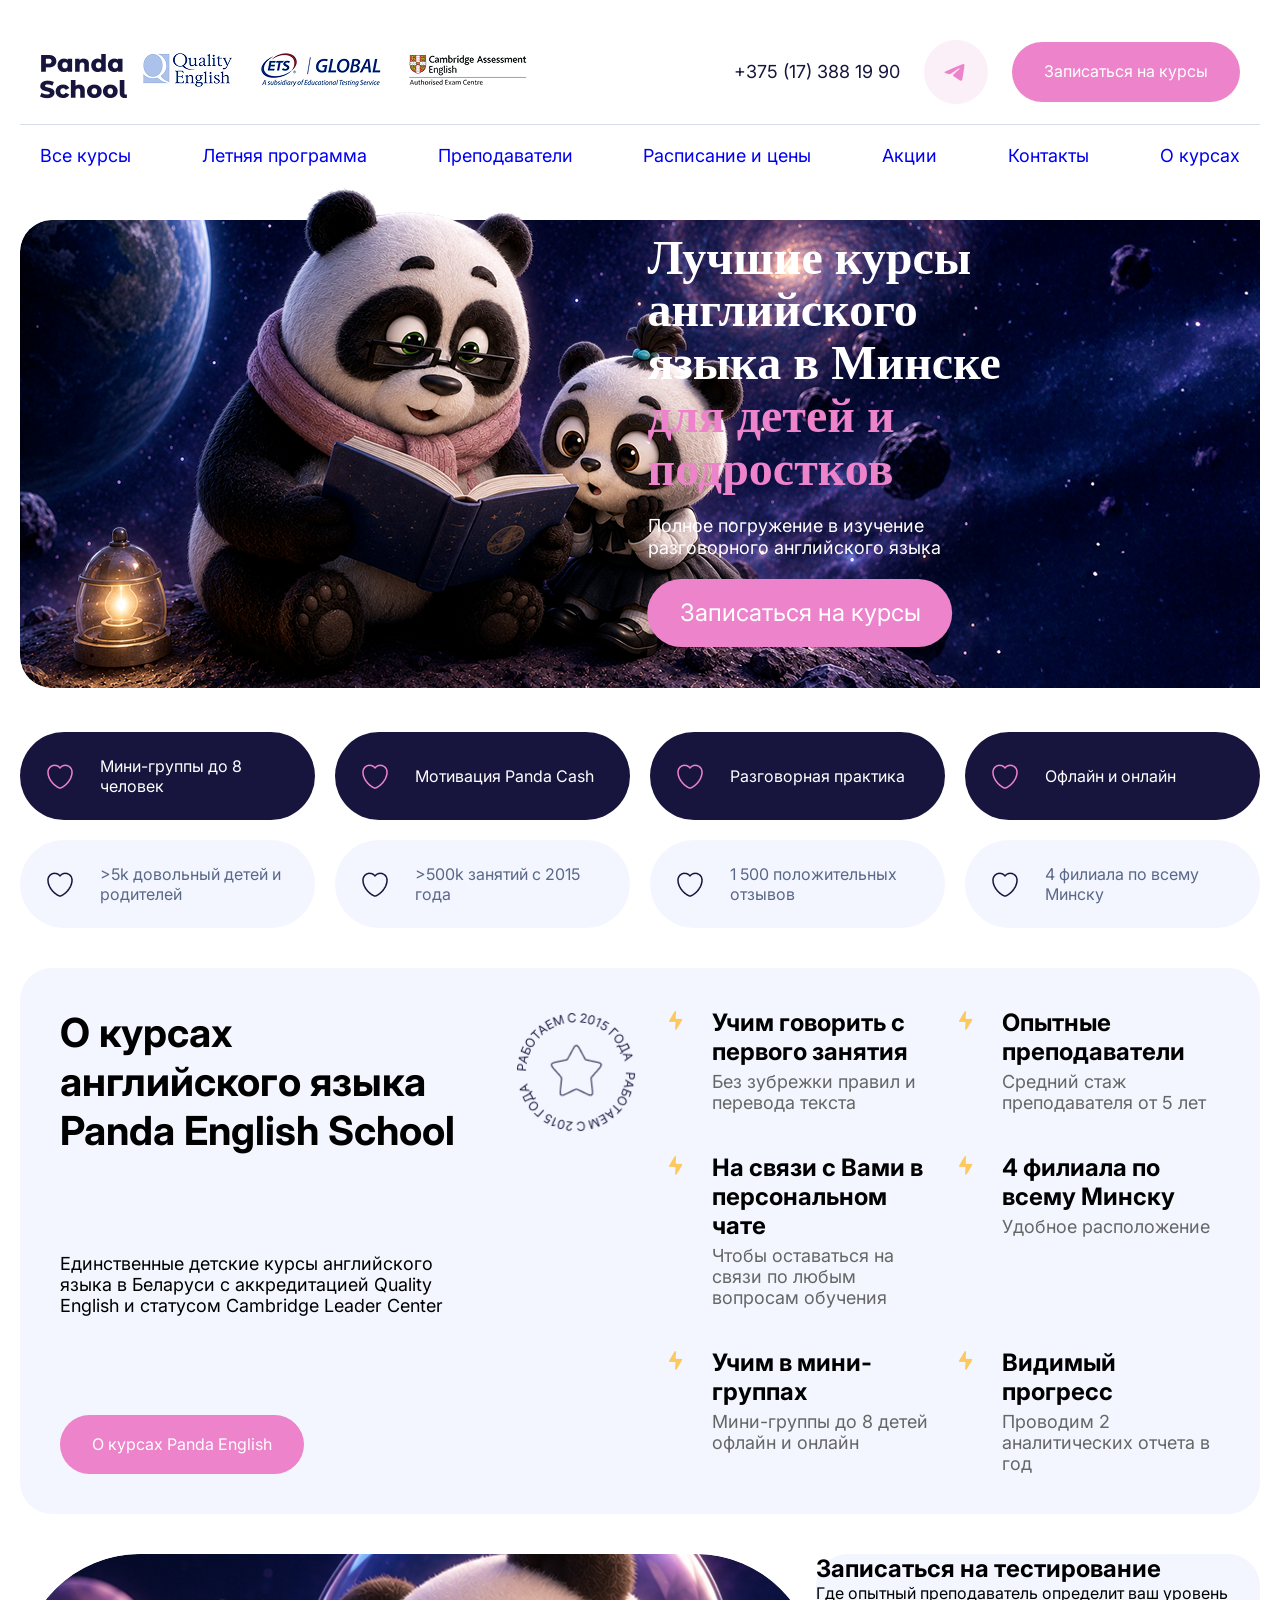
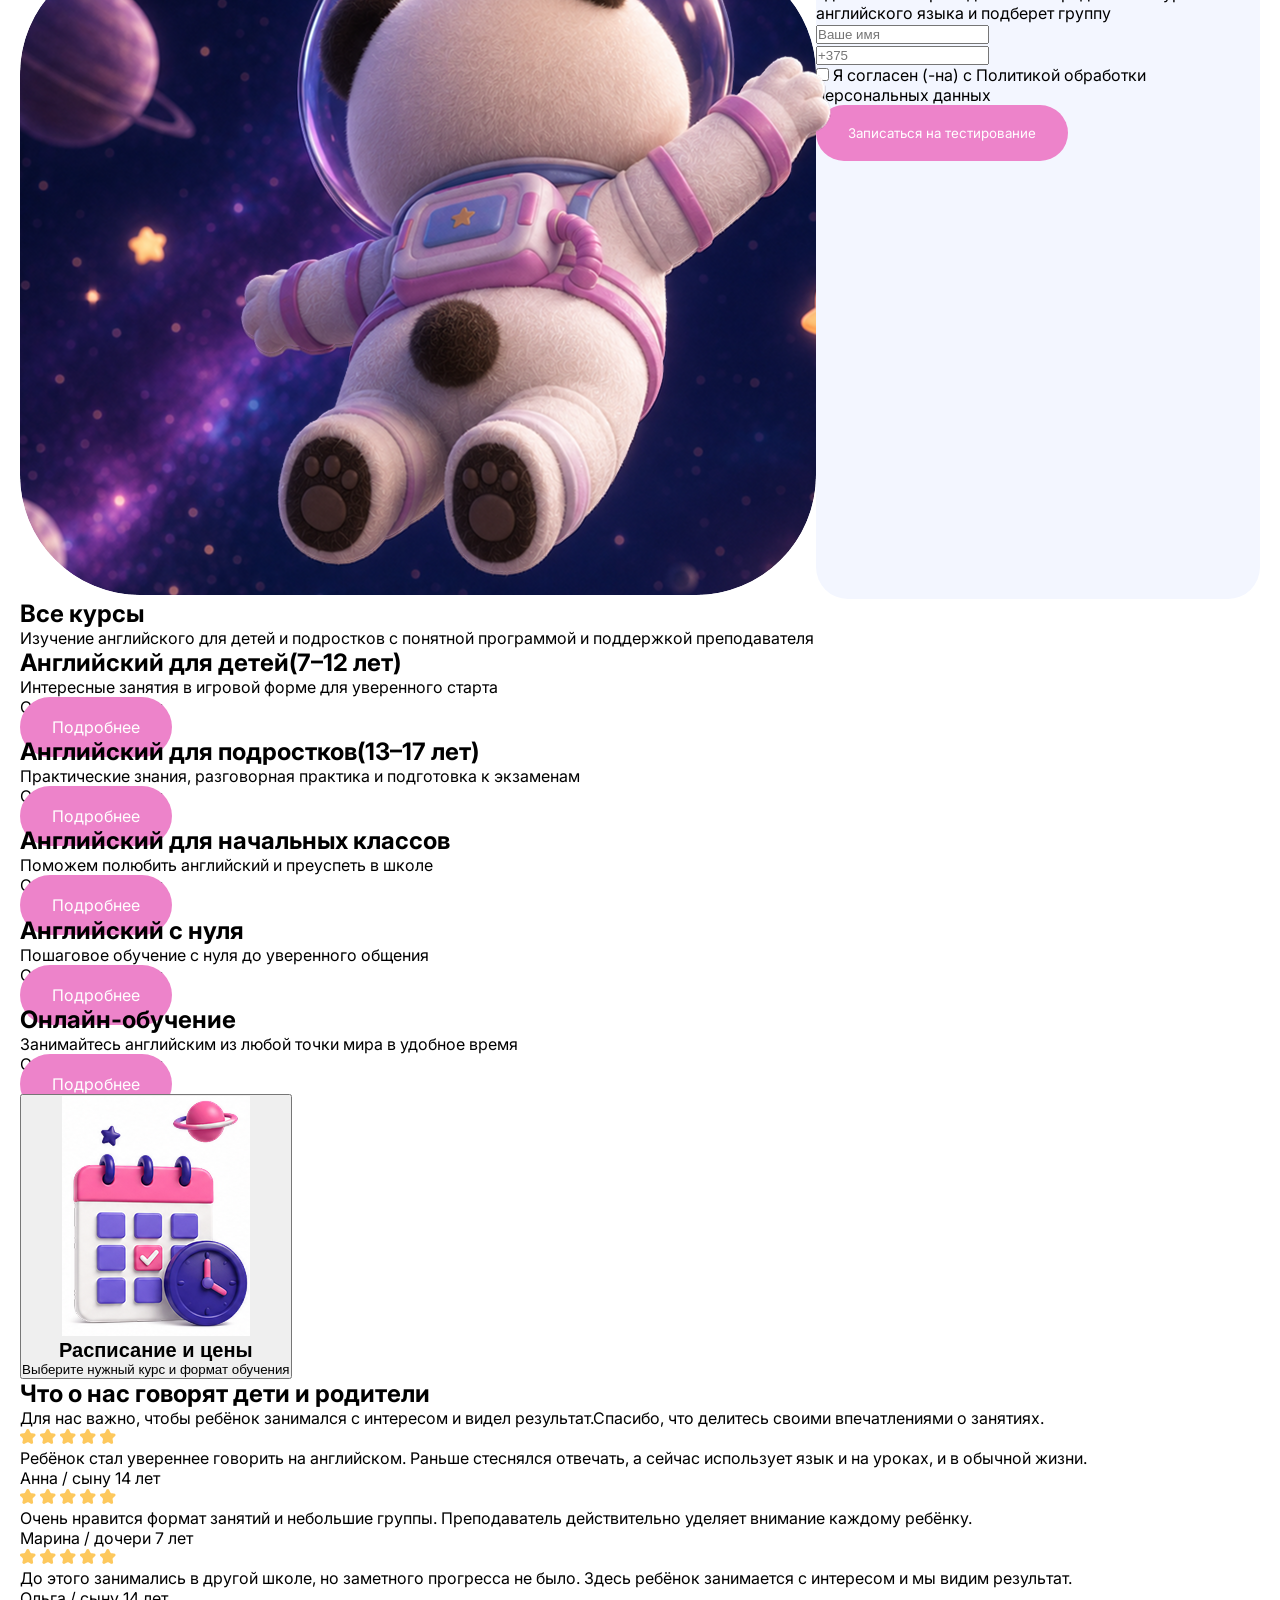
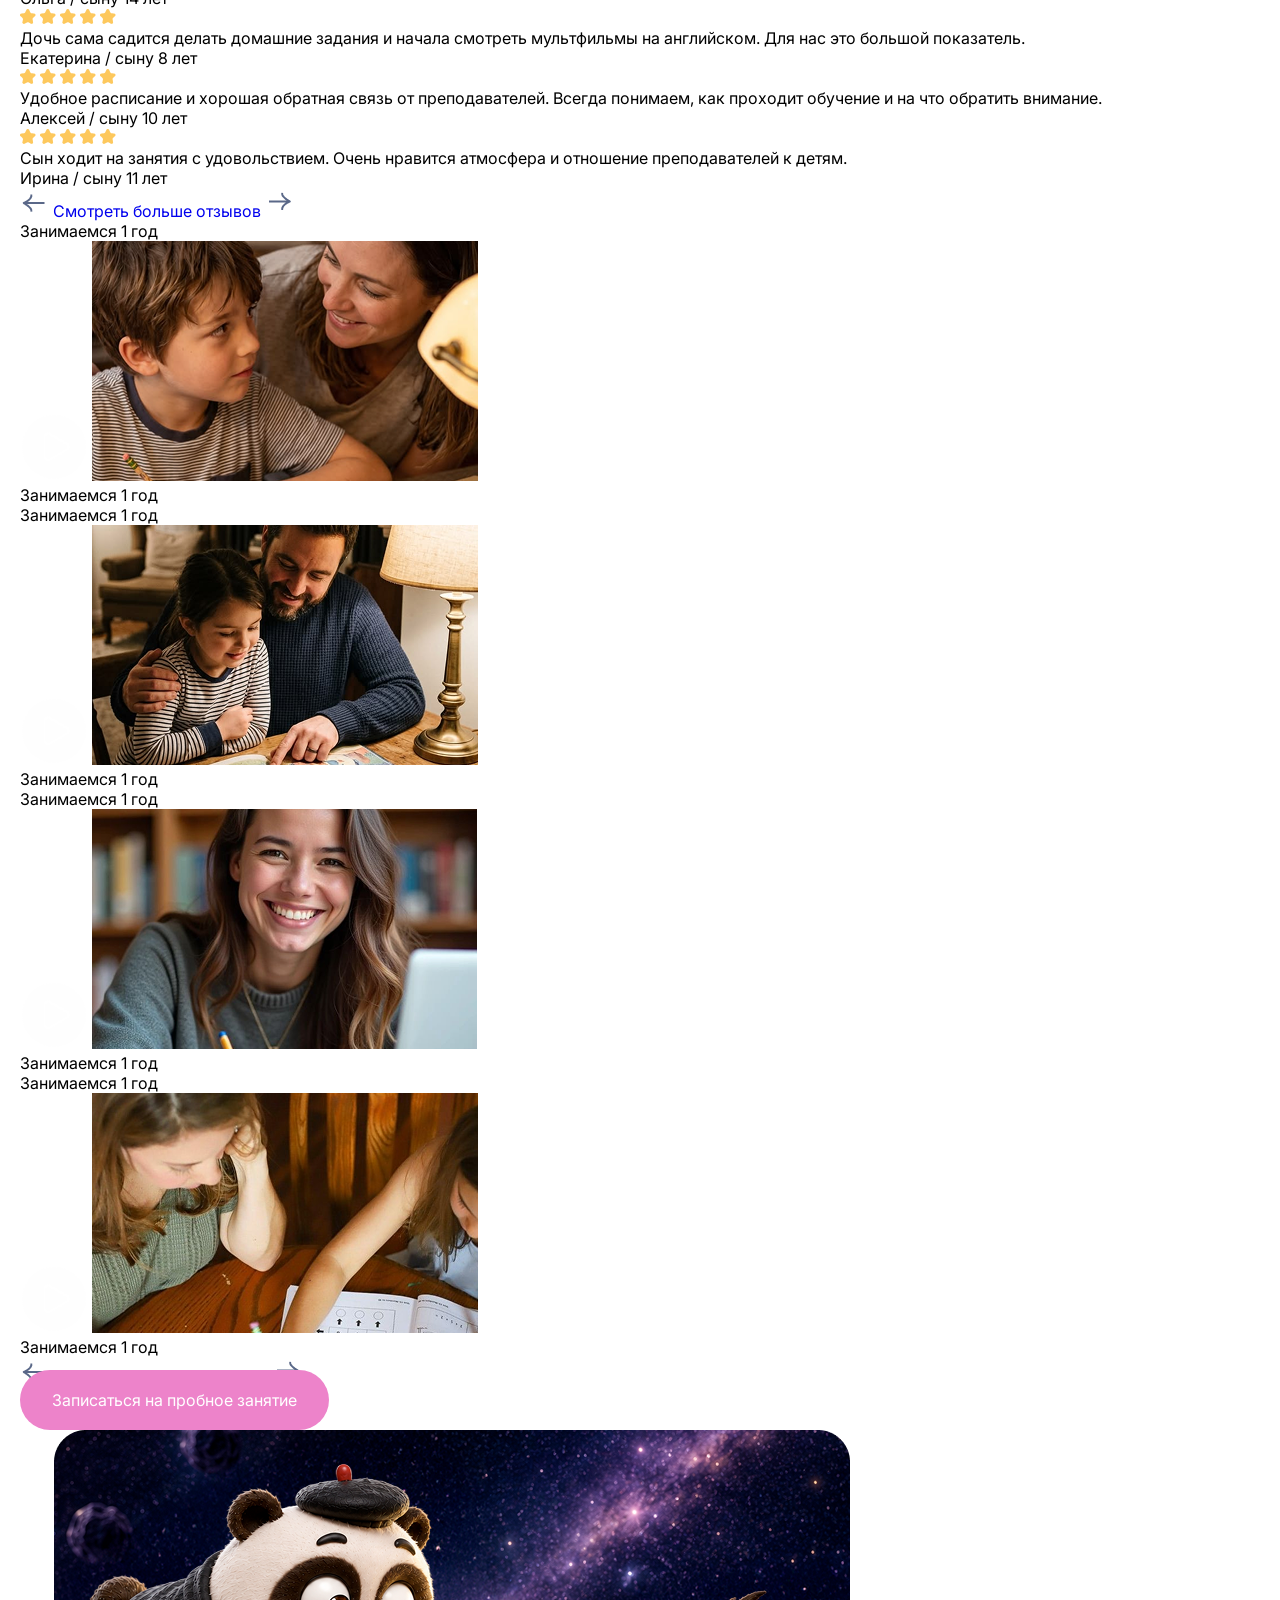
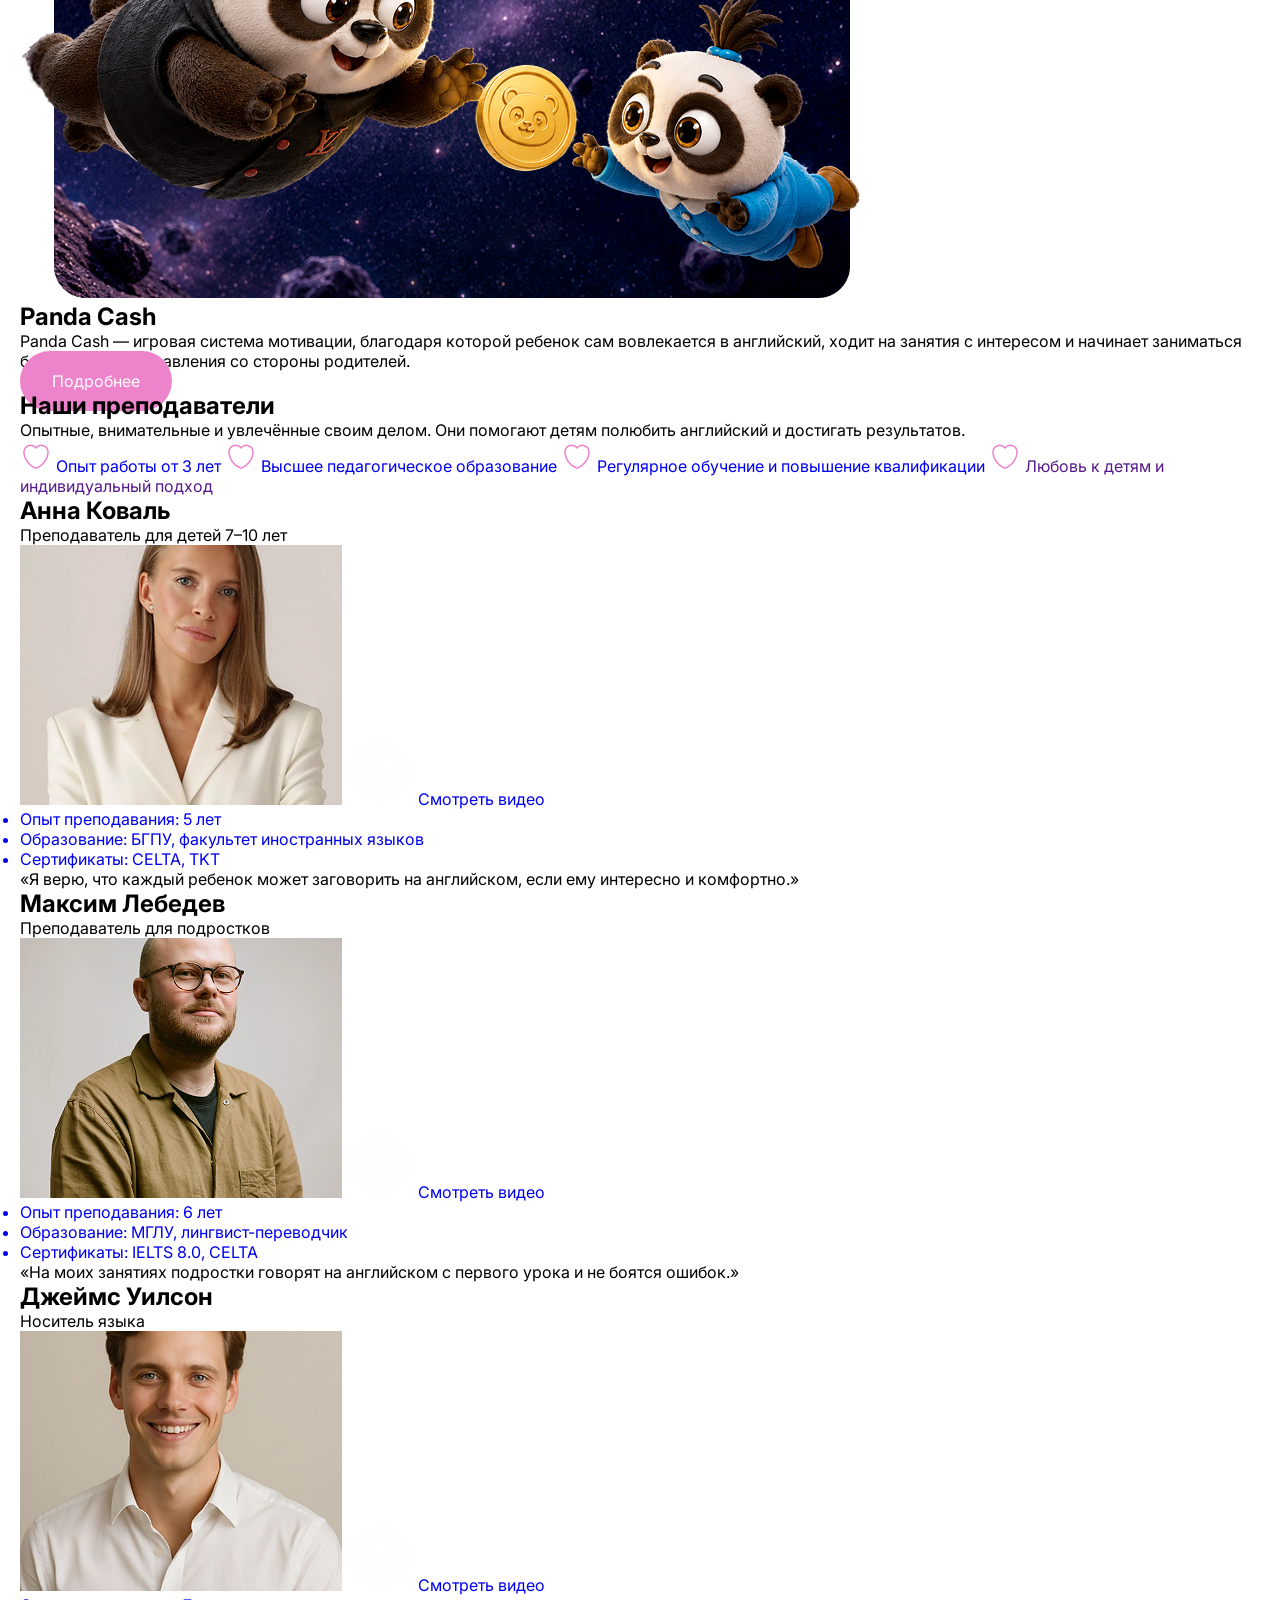
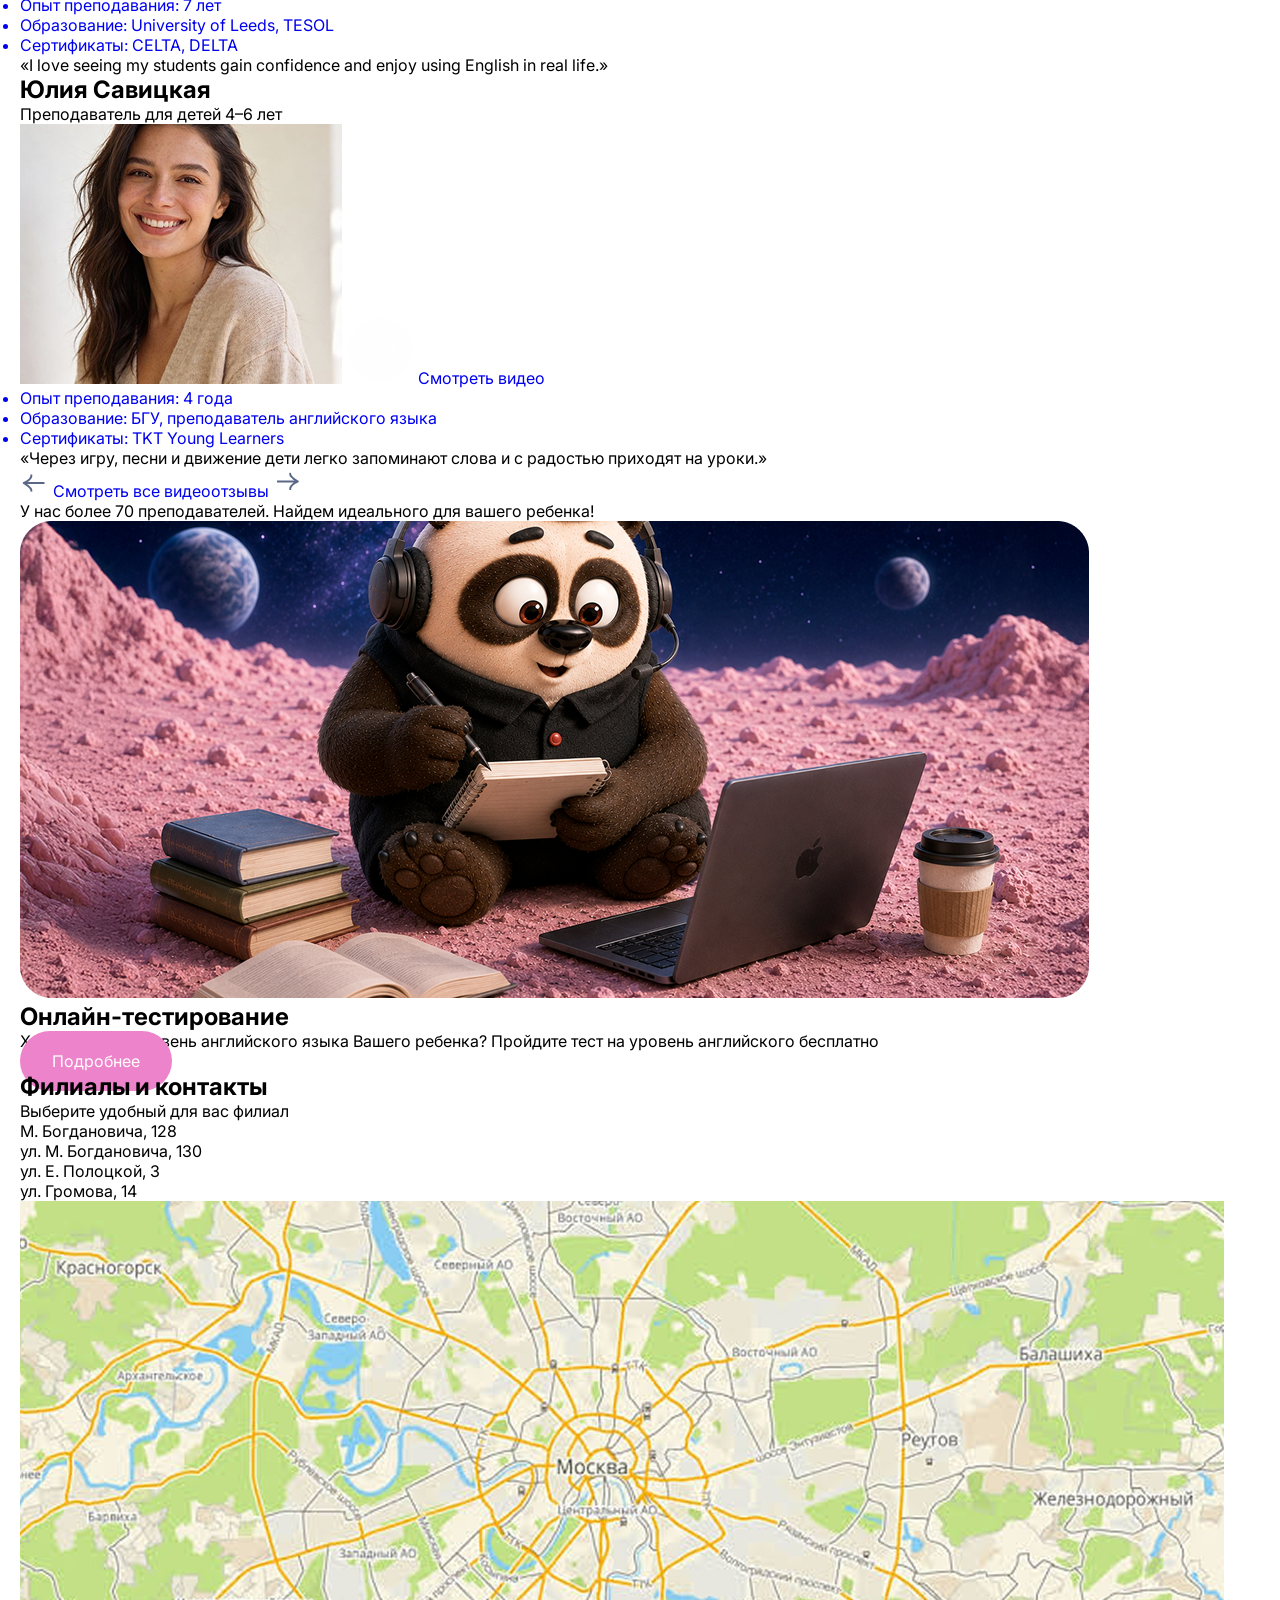
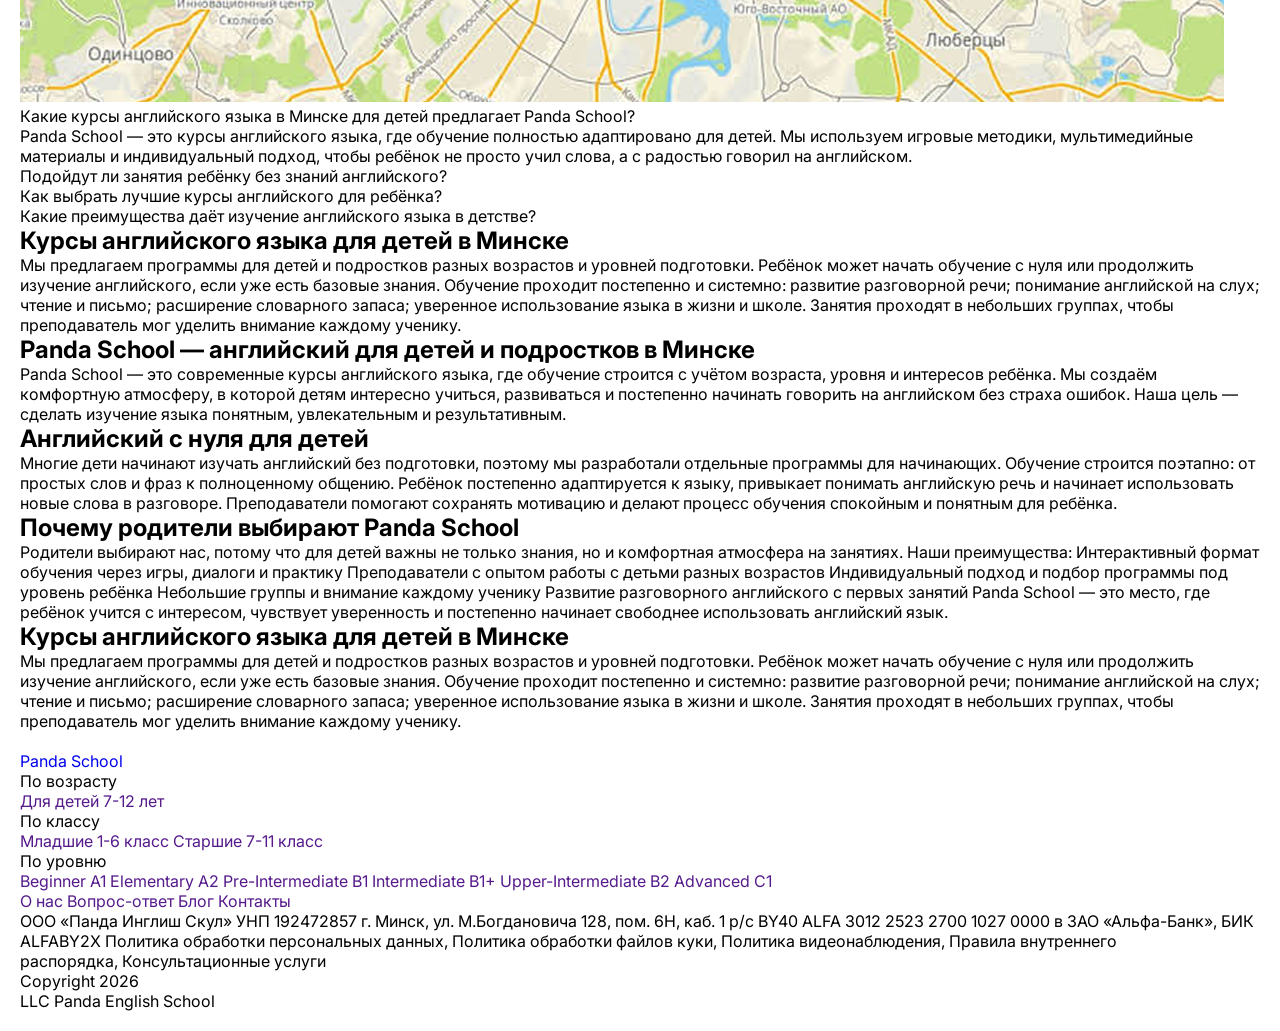
==== commit 75c5dc71: "верстка" ====
--- a/index.html
+++ b/index.html
@@ -117,8 +117,8 @@
 
       <!--4. ИНФО (со звездой)-->
       <div class="info">
-        <div class="info-center">
-          <div class="info-text">
+        <div class="about-section">
+          <div class="about-text">
             <h1>О курсах английского языка Panda English School</h1>
             <p>
               Единственные детские курсы английского языка в Беларуси с
@@ -129,38 +129,78 @@
           <img src="img/Group 1036.png" alt="" class="star" />
         </div>
 
-        <!--(молнии)-->
-        <div class="info-zip">
-              <img src="img/Frame 2147223396.png" alt="" />
-          <div>        
-            <h1>Учим говорить с первого занятия</h1>
-            <p>Без зубрежки правил и перевода текста</p>
-          </div>
-              <img src="img/Frame 2147223396.png" alt="" />
-          <div>
-            <h1>Опытные преподаватели</h1>
-            <p>Средний стаж преподавателя от 5 лет</p>
-          </div>
-              <img src="img/Frame 2147223396.png" alt="" />
-          <div>
-            <h1>На связи с Вами в персональном чате</h1>
-            <p>Чтобы оставаться на связи по любым вопросам обучения</p>
-          </div>
-              <img src="img/Frame 2147223396.png" alt="" />
-          <div>
-            <h1>4 филиала по всему Минску</h1>
-            <p>Удобное расположение</p>
-          </div>
-              <img src="img/Frame 2147223396.png" alt="" />
-          <div>
-            <h1>Учим в мини-группах</h1>
-            <p>Мини-группы до 8 детей офлайн и онлайн</p>
-          </div>
-              <img src="img/Frame 2147223396.png" alt="" />
-          <div>
-            <img src="img/Frame 2147223396.png" alt="" />
-            <h1>Видимый прогресс</h1>
-            <p>Проводим 2 аналитических отчета в год</p>
+        <!--(карточки молнии)-->
+        <div class="advantages-grid">
+          <div class="advantage-item">
+            <img
+              src="img/Frame 2147223396.png"
+              alt="Молния"
+              class="advantage-icon"
+            />
+            <div class="advantage-text">
+              <h3>Учим говорить с первого занятия</h3>
+              <p>Без зубрежки правил и перевода текста</p>
+            </div>
+          </div>
+
+          <div class="advantage-item">
+            <img
+              src="img/Frame 2147223396.png"
+              alt="Молния"
+              class="advantage-icon"
+            />
+            <div class="advantage-text">
+              <h3>Опытные преподаватели</h3>
+              <p>Средний стаж преподавателя от 5 лет</p>
+            </div>
+          </div>
+
+          <div class="advantage-item">
+            <img
+              src="img/Frame 2147223396.png"
+              alt="Молния"
+              class="advantage-icon"
+            />
+            <div class="advantage-text">
+              <h3>На связи с Вами в персональном чате</h3>
+              <p>Чтобы оставаться на связи по любым вопросам обучения</p>
+            </div>
+          </div>
+
+          <div class="advantage-item">
+            <img
+              src="img/Frame 2147223396.png"
+              alt="Молния"
+              class="advantage-icon"
+            />
+            <div class="advantage-text">
+              <h3>4 филиала по всему Минску</h3>
+              <p>Удобное расположение</p>
+            </div>
+          </div>
+
+          <div class="advantage-item">
+            <img
+              src="img/Frame 2147223396.png"
+              alt="Молния"
+              class="advantage-icon"
+            />
+            <div class="advantage-text">
+              <h3>Учим в мини-группах</h3>
+              <p>Мини-группы до 8 детей офлайн и онлайн</p>
+            </div>
+          </div>
+
+          <div class="advantage-item">
+            <img
+              src="img/Frame 2147223396.png"
+              alt="Молния"
+              class="advantage-icon"
+            />
+            <div class="advantage-text">
+              <h3>Видимый прогресс</h3>
+              <p>Проводим 2 аналитических отчета в год</p>
+            </div>
           </div>
         </div>
       </div>
--- a/style.css
+++ b/style.css
@@ -78,6 +78,7 @@
     padding-bottom: 20px;
     padding-left: 32px;
     opacity: 1;
+    width: fit-content;
 }
 
 .menu {
@@ -194,29 +195,38 @@
 .info {
     border-radius: 32px;
     display: flex;
-    gap: 20px;
-    margin: 40px 0;
+    justify-content: center;
+    gap: 24px;
     background: #F3F6FF;
     margin: 40px 0;
-}
-
-.info-center {
-    display: flex;
-    gap: 24px;
-    margin: 40px 0;
-}
-
-.info-text {
-    display: flex;
+    padding: 40px;
+}
+
+.about-section {
+    flex: 0 0 50%;
+    display: flex;
+    justify-content: space-between;
+    gap: 24px;
+}
+
+.about-text {
+    flex: 0 0 70%;
+    display: flex;
+    gap: 24px;
+    flex-wrap: wrap;
     flex-direction: column;
-    gap: 24px;
-    width: 591.09375;
-    height: 451;
-    justify-content: space-between;
+    justify-content: space-between;
+}
+
+.about-text h1 {
+    font-size: 40px;
+}
+
+.about-text p {
+    font-size: 18px;
 }
 
 .star {
-    width: 128.90625px;
     height: 129.0968780517578px;
     opacity: 1;
     border-radius: 1.05px;
@@ -224,12 +234,43 @@
     color: #17153D;
 }
 
-.info-zip {
+.advantages-grid {
     display: grid;
-    grid-template-columns: repeat(4, 1fr);
-    gap: 24px;
-    margin: 40px 0;
-}
+    grid-template-columns: 1fr 1fr;
+    gap: 40px 24px;
+}
+
+.advantage-item {
+    display: flex;
+    align-items: flex-start;
+    gap: 24px;
+}
+
+.advantage-icon {
+    width: 24px;
+    height: 24px;
+    flex-shrink: 0;
+}
+
+.advantage-text h3 {
+    margin: 0 0 5px 0;
+    /* Убираем лишние отступы у заголовка */
+    font-size: 24px;
+}
+
+.advantage-text p {
+    margin: 0;
+    font-size: 18px;
+    color: #666;
+    /* Цвет текста чуть светлее */
+}
+
+
+
+
+
+
+
 
 .form {
     position: relative;
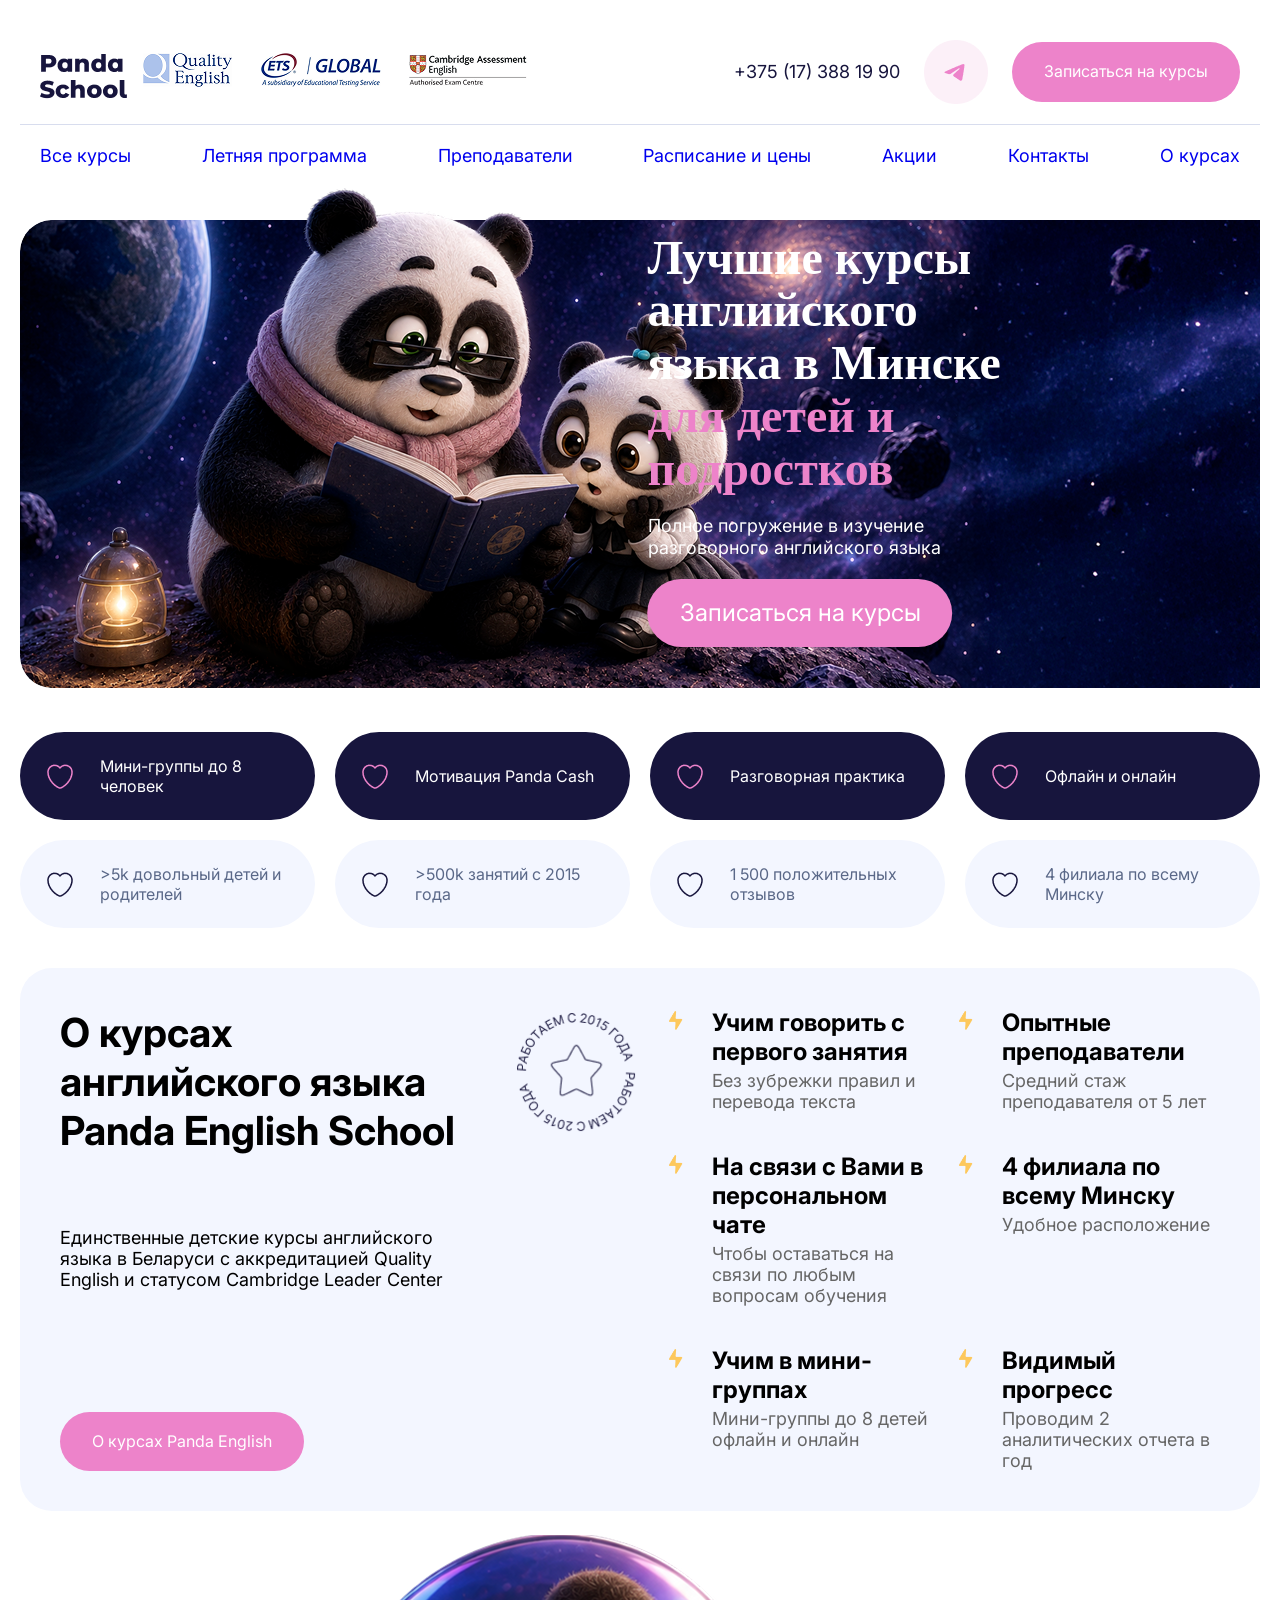
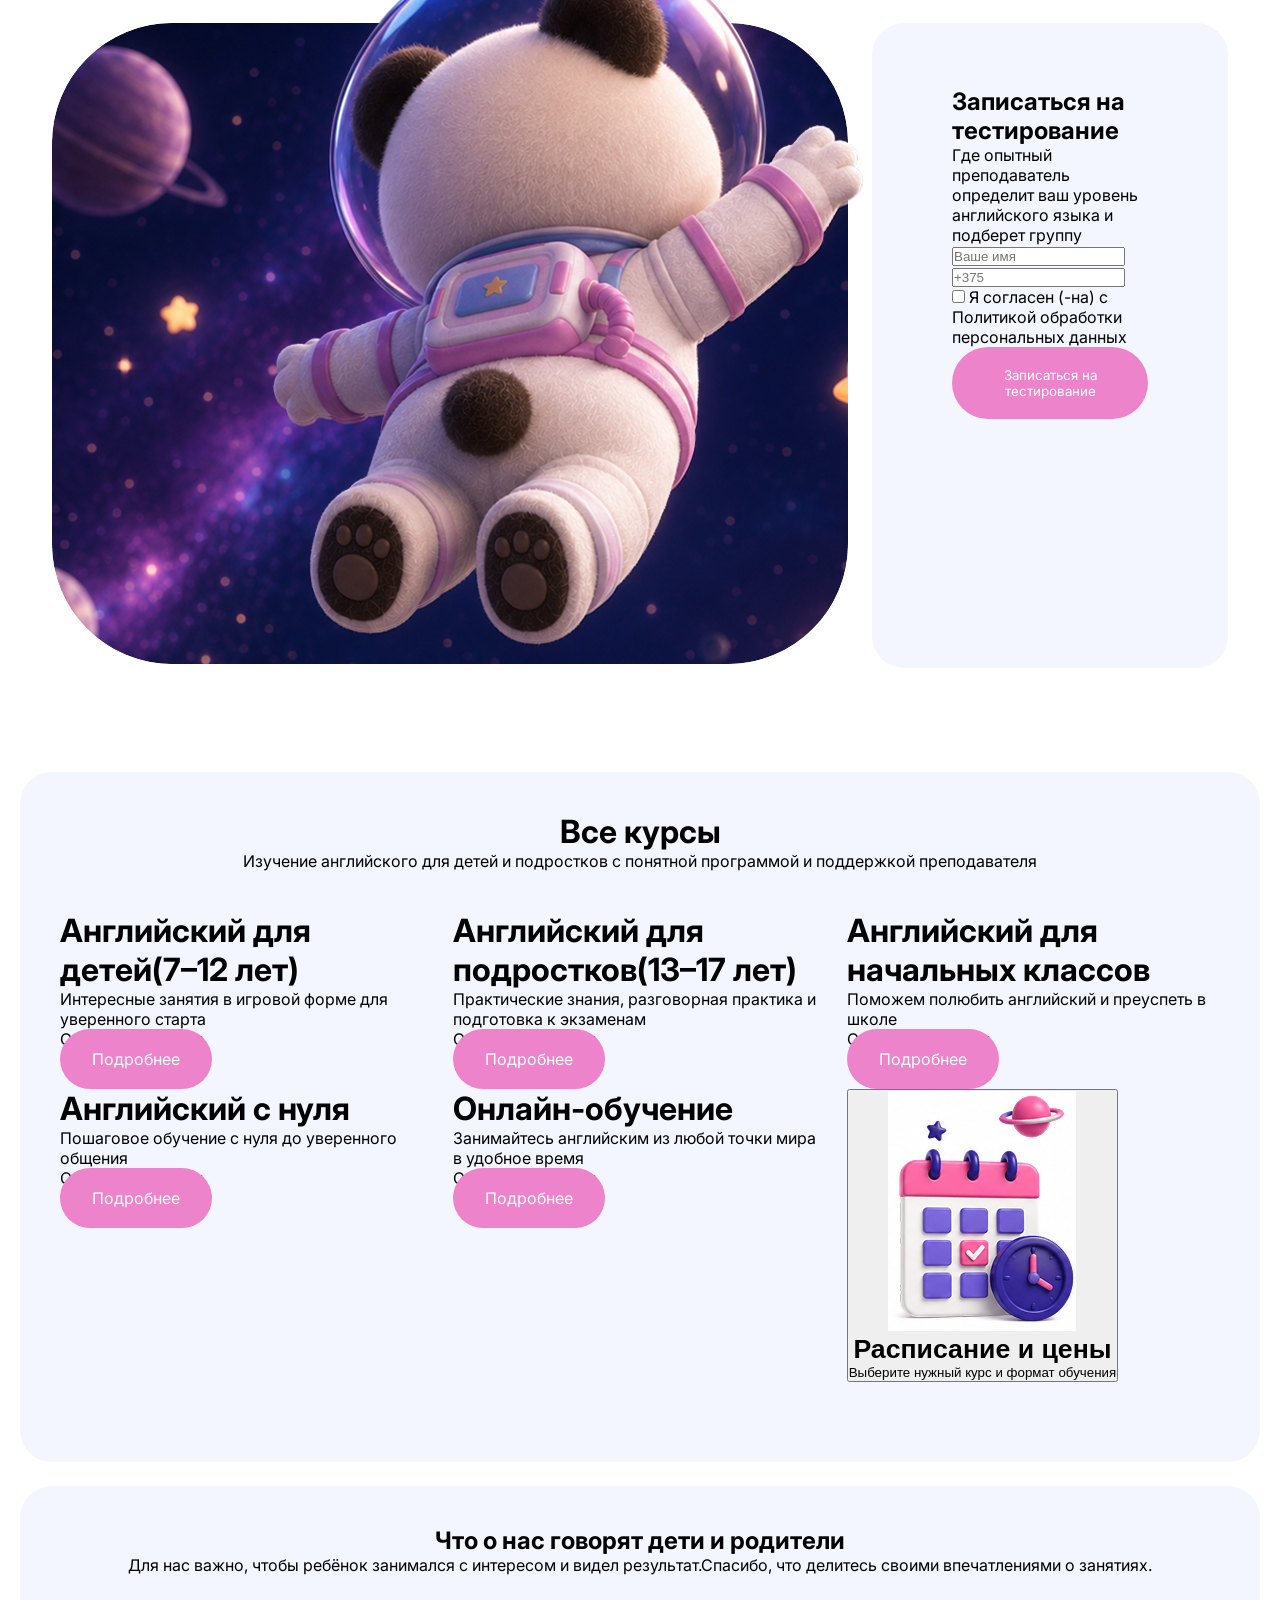
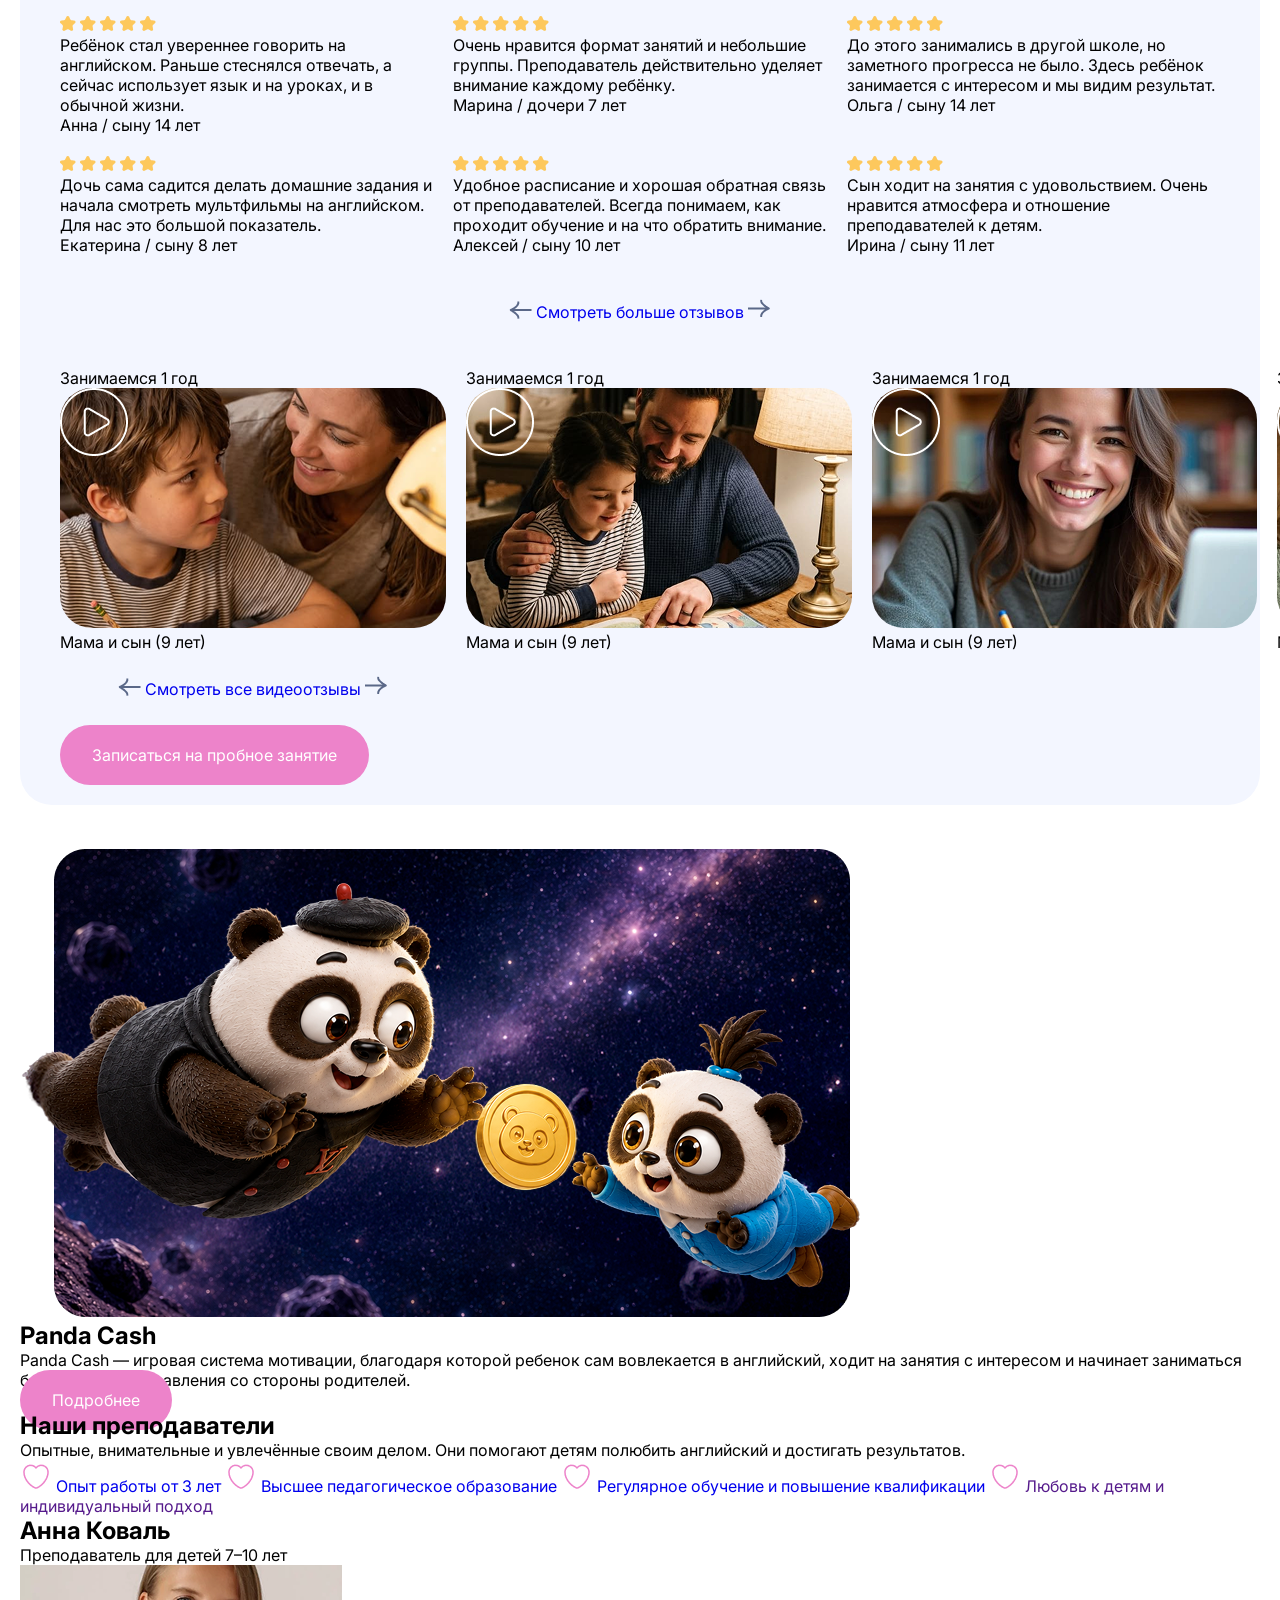
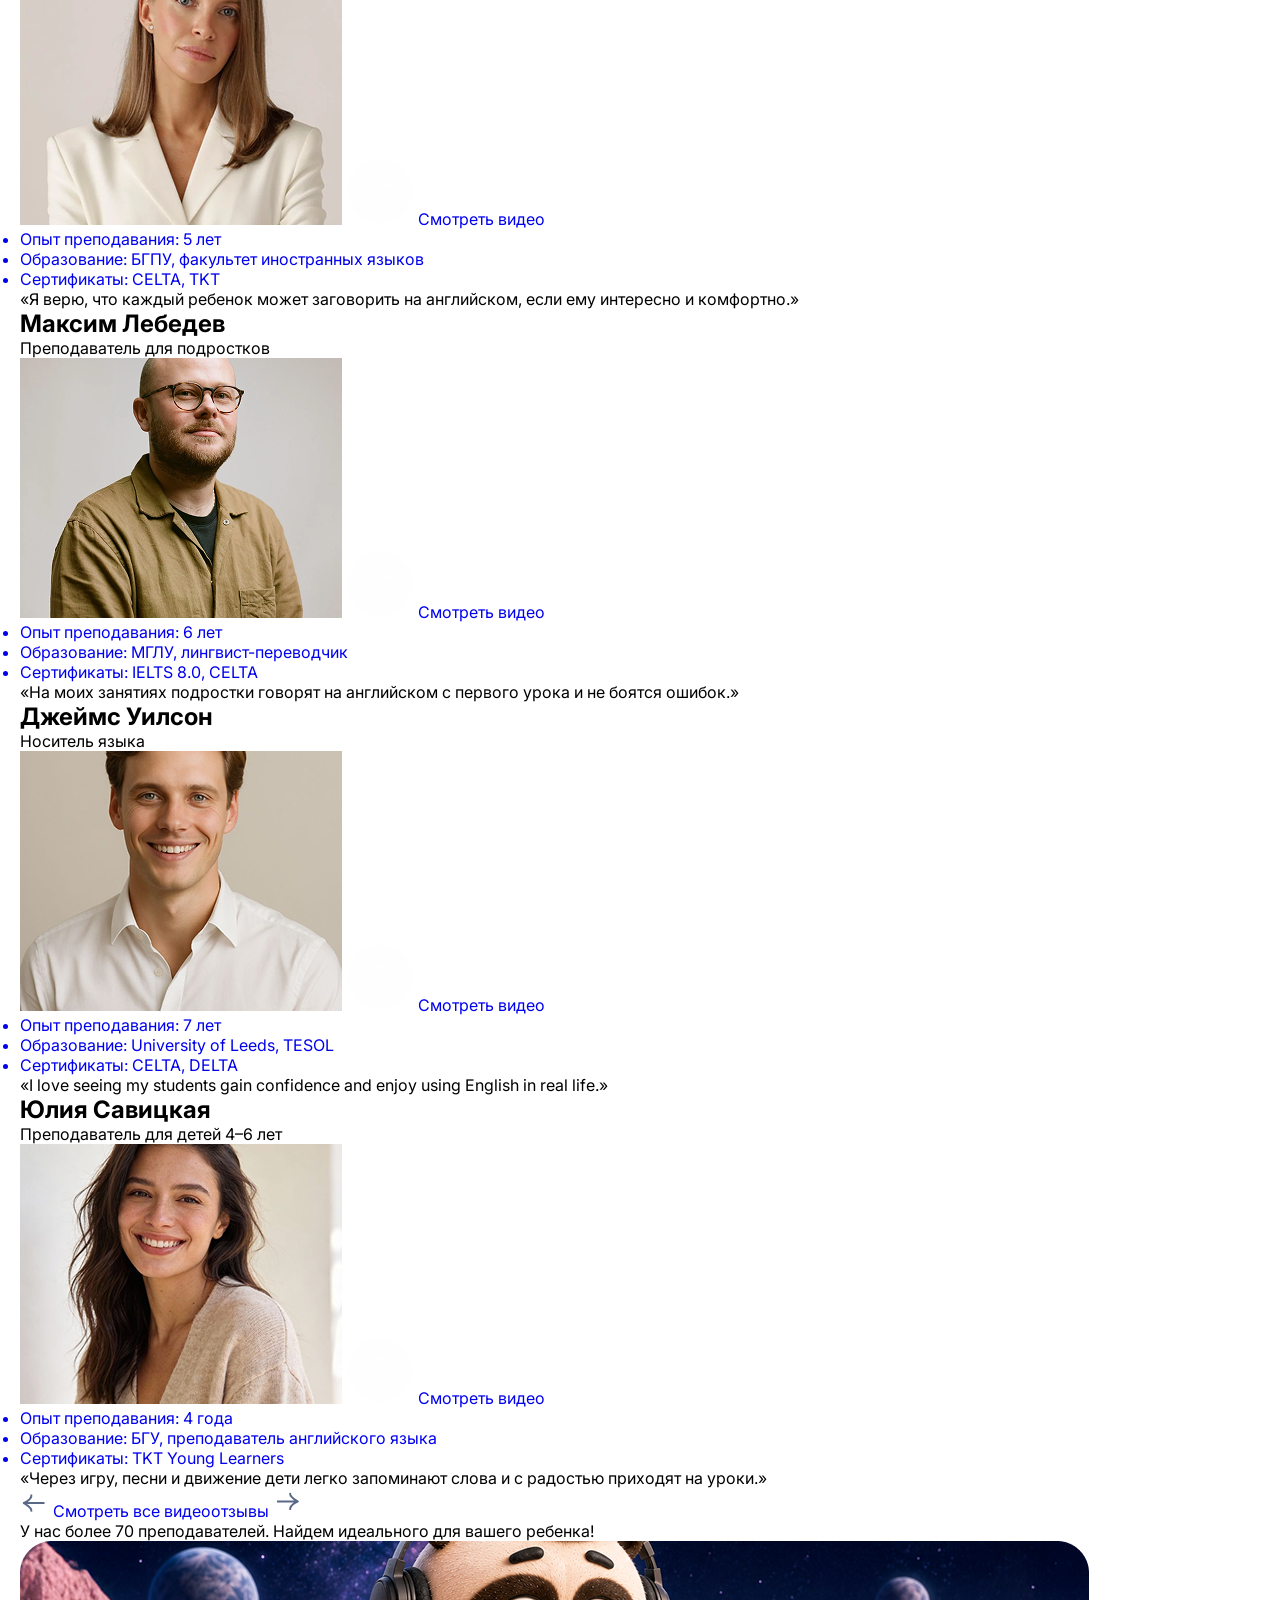
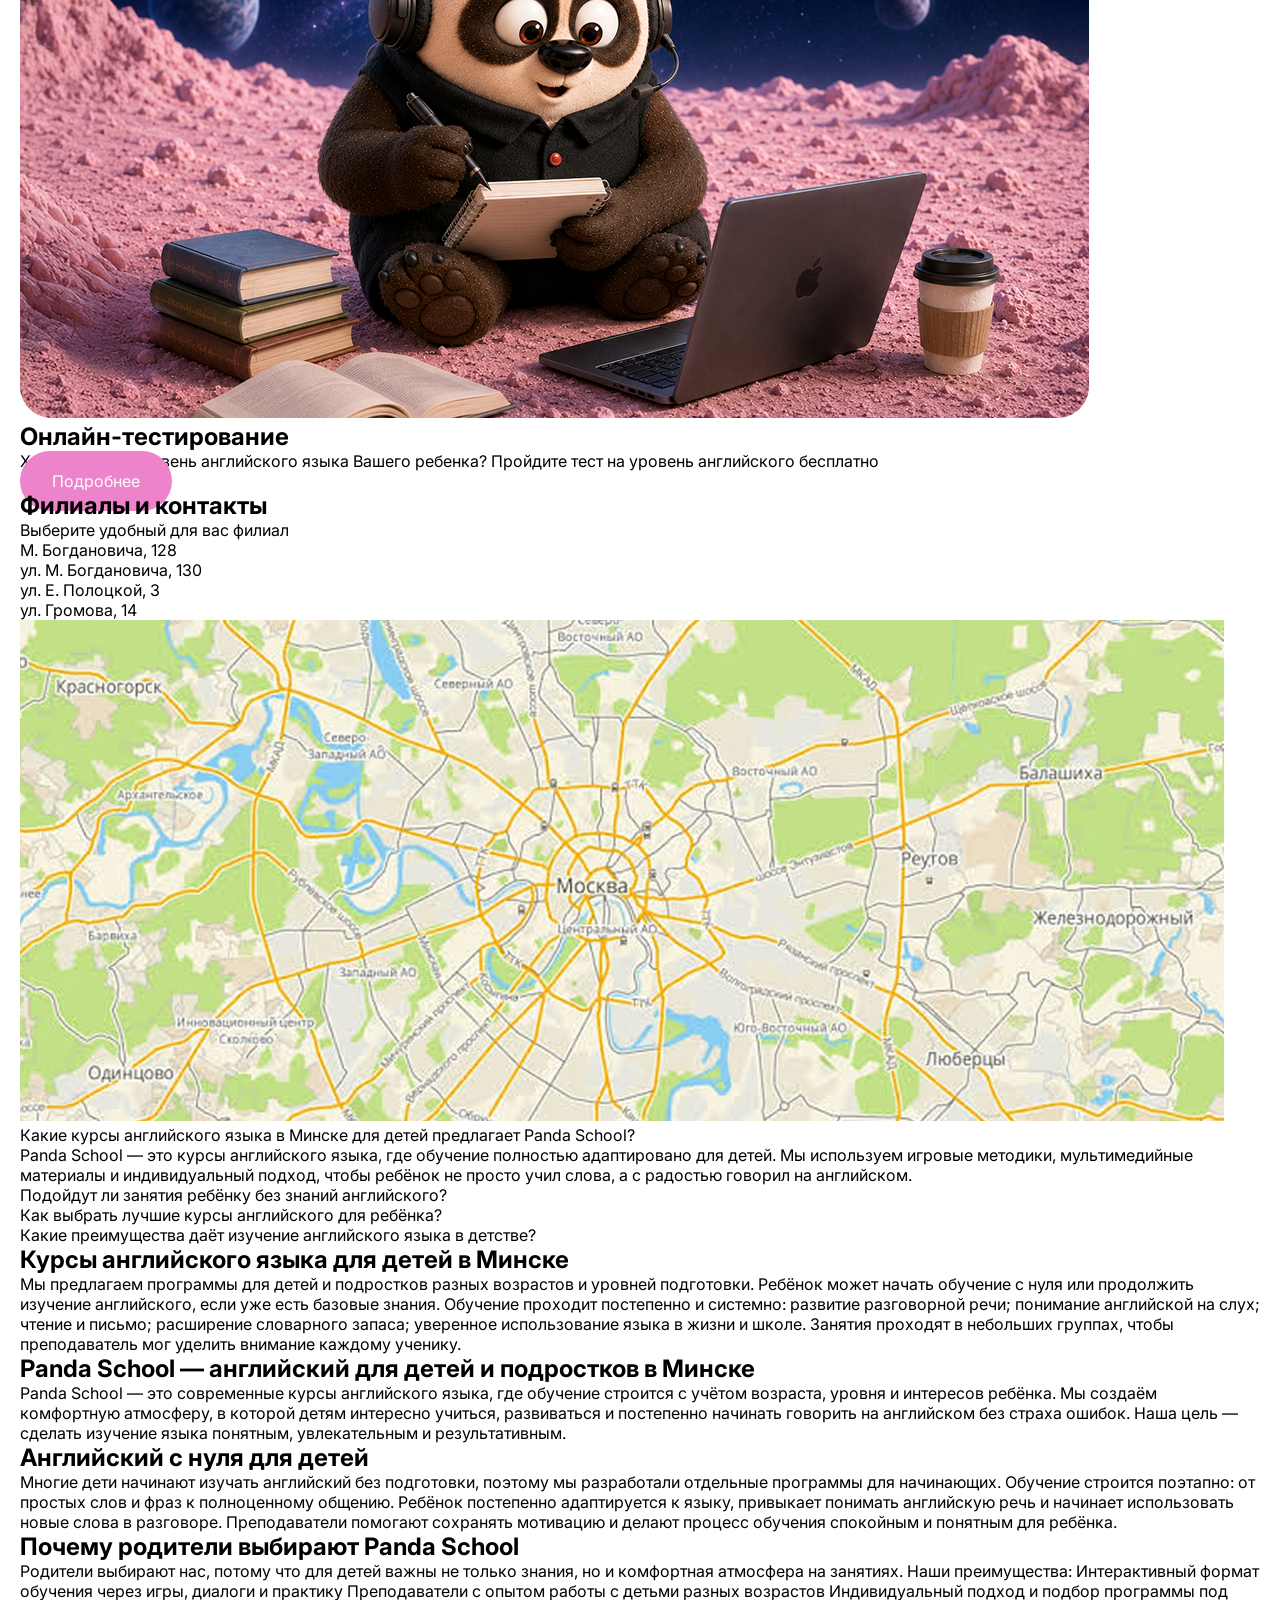
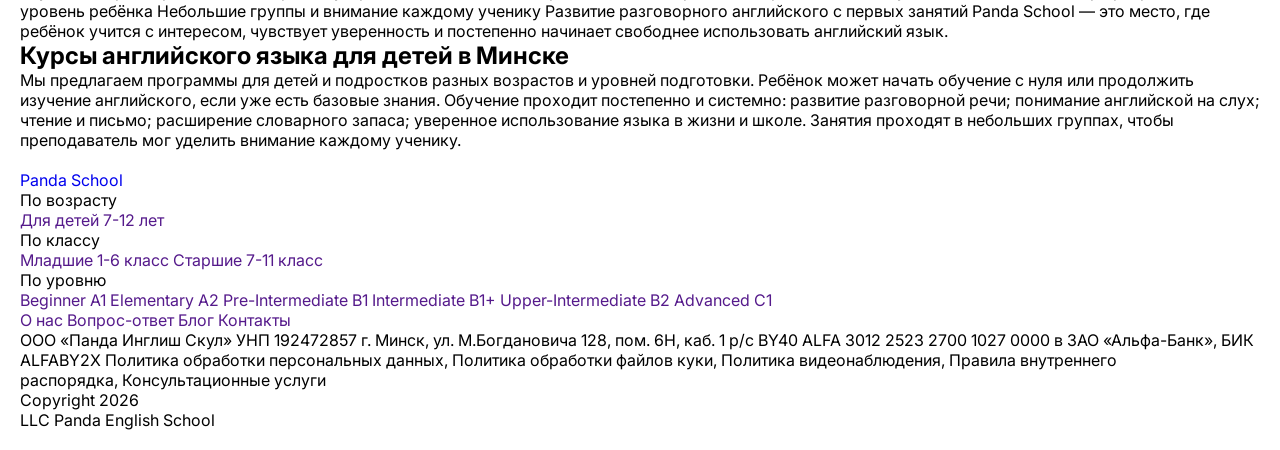
==== commit 01a942fb: "верстка" ====
--- a/index.html
+++ b/index.html
@@ -206,221 +206,265 @@
       </div>
 
       <!--4. ФОРМА ЗАПИСИ-->
-      <section>
-        <div class="form">
-          <div class="img-form">
-            <!-- Основное изображение (фон) -->
-            <img
-              src="img/ChatGPT Image 2 июл. 2026 г., 21_52_35 1.png"
-              alt="Фоновое изображение"
-              class="background-form"
-            />
-            <!-- Изображение, которое будет сверху (наложение) -->
-            <img
-              src="img/космонавт.png"
-              alt="Наложенное изображение"
-              class="overlay-form"
-            />
-          </div>
-
-          <div class="registration">
-            <form action="#">
-              <h1>Записаться на тестирование</h1>
-              <p>
-                Где опытный преподаватель определит ваш уровень английского
-                языка и подберет группу
-              </p>
-              <input type="text" placeholder="Ваше имя" /> <br />
-              <input type="number" placeholder="+375" /><br />
-              <input type="checkbox" id="check" placeholder="" />
-              <label for="check">
-                Я согласен (-на) с Политикой обработки персональных данных
-              </label>
-            </form>
-            <button type="submit" class="btn-main">
-              <p>Записаться на тестирование</p>
-            </button>
-          </div>
+      <section class="form">
+        <div class="img-form">
+          <!-- Основное изображение (фон) -->
+          <img
+            src="img/ChatGPT Image 2 июл. 2026 г., 21_52_35 1.png"
+            alt="Фоновое изображение"
+            class="background-form"
+          />
+          <!-- Изображение, которое будет сверху (наложение) -->
+          <img
+            src="img/космонавт.png"
+            alt="Наложенное изображение"
+            class="overlay-form"
+          />
+        </div>
+
+        <div class="registration">
+          <form action="#">
+            <h1>Записаться на тестирование</h1>
+            <p>
+              Где опытный преподаватель определит ваш уровень английского языка
+              и подберет группу
+            </p>
+            <input type="text" placeholder="Ваше имя" /> <br />
+            <input type="number" placeholder="+375" /><br />
+            <input type="checkbox" id="check" placeholder="" />
+            <label for="check">
+              Я согласен (-на) с Политикой обработки персональных данных
+            </label>
+          </form>
+          <button type="submit" class="btn-main">
+            <p>Записаться на тестирование</p>
+          </button>
         </div>
       </section>
 
       <!--5. КУРСЫ-->
-      <section>
-        <div>
+      <div class="courses">
+        <div class="courses-text">
           <h1>Все курсы</h1>
           <p>
             Изучение английского для детей и подростков с понятной программой и
             поддержкой преподавателя
           </p>
-          <div>
-            <div>
-              <h1>Английский для детей(7–12 лет)</h1>
-              <p>Интересные занятия в игровой форме для уверенного старта</p>
-              <p>От 4 500 ₽ / месяц</p>
-              <a href="#" class="btn-main">Подробнее</a>
-            </div>
-            <div>
-              <h1>Английский для подростков(13–17 лет)</h1>
-              <p>
-                Практические знания, разговорная практика и подготовка к
-                экзаменам
-              </p>
-              <p>От 4 500 ₽ / месяц</p>
-              <a href="#" class="btn-main">Подробнее</a>
-            </div>
-            <div>
-              <h1>Английский для начальных классов</h1>
-              <p>Поможем полюбить английский и преуспеть в школе</p>
-              <p>От 4 500 ₽ / месяц</p>
-              <a href="#" class="btn-main">Подробнее</a>
-            </div>
-          </div>
-          <div>
-            <div>
-              <h1>Английский с нуля</h1>
-              <p>Пошаговое обучение с нуля до уверенного общения</p>
-              <p>От 4 500 ₽ / месяц</p>
-              <a href="#" class="btn-main">Подробнее</a>
-            </div>
-            <div>
-              <h1>Онлайн-обучение</h1>
-              <p>Занимайтесь английским из любой точки мира в удобное время</p>
-              <p>От 4 500 ₽ / месяц</p>
-              <a href="#" class="btn-main">Подробнее</a>
-            </div>
-            <div>
-              <button>
-                <img
-                  src="img/ChatGPT Image 28 июл. 2026 г., 15_51_54 1.png"
-                  alt=""
-                />
-                <h1>Расписание и цены</h1>
-                <p>Выберите нужный курс и формат обучения</p>
-              </button>
-            </div>
-          </div>
-        </div>
-      </section>
+        </div>
+
+        <div class="courses-item">
+          <div>
+            <h1>Английский для детей(7–12 лет)</h1>
+            <p>Интересные занятия в игровой форме для уверенного старта</p>
+            <p>От 4 500 ₽ / месяц</p>
+            <a href="#" class="btn-main">Подробнее</a>
+          </div>
+          <div>
+            <h1>Английский для подростков(13–17 лет)</h1>
+            <p>
+              Практические знания, разговорная практика и подготовка к экзаменам
+            </p>
+            <p>От 4 500 ₽ / месяц</p>
+            <a href="#" class="btn-main">Подробнее</a>
+          </div>
+          <div>
+            <h1>Английский для начальных классов</h1>
+            <p>Поможем полюбить английский и преуспеть в школе</p>
+            <p>От 4 500 ₽ / месяц</p>
+            <a href="#" class="btn-main">Подробнее</a>
+          </div>
+
+          <div>
+            <h1>Английский с нуля</h1>
+            <p>Пошаговое обучение с нуля до уверенного общения</p>
+            <p>От 4 500 ₽ / месяц</p>
+            <a href="#" class="btn-main">Подробнее</a>
+          </div>
+          <div>
+            <h1>Онлайн-обучение</h1>
+            <p>Занимайтесь английским из любой точки мира в удобное время</p>
+            <p>От 4 500 ₽ / месяц</p>
+            <a href="#" class="btn-main">Подробнее</a>
+          </div>
+          <div>
+            <button>
+              <img
+                src="img/ChatGPT Image 28 июл. 2026 г., 15_51_54 1.png"
+                alt=""
+              />
+              <h1>Расписание и цены</h1>
+              <p>Выберите нужный курс и формат обучения</p>
+            </button>
+          </div>
+        </div>
+      </div>
 
       <!--6. ОТЗЫВЫ-->
-      <section>
-        <h1>Что о нас говорят дети и родители</h1>
-        <p>
-          Для нас важно, чтобы ребёнок занимался с интересом и видел
-          результат.Спасибо, что делитесь своими впечатлениями о занятиях.
-        </p>
-        <div>
-          <img src="img/Star 13.png" alt="" />
-          <img src="img/Star 13.png" alt="" />
-          <img src="img/Star 13.png" alt="" />
-          <img src="img/Star 13.png" alt="" />
-          <img src="img/Star 13.png" alt="" />
-          <p>
-            Ребёнок стал увереннее говорить на английском. Раньше стеснялся
-            отвечать, а сейчас использует язык и на уроках, и в обычной жизни.
-          </p>
-          <p>Анна / сыну 14 лет</p>
-        </div>
-        <div>
-          <img src="img/Star 13.png" alt="" />
-          <img src="img/Star 13.png" alt="" />
-          <img src="img/Star 13.png" alt="" />
-          <img src="img/Star 13.png" alt="" />
-          <img src="img/Star 13.png" alt="" />
-          <p>
-            Очень нравится формат занятий и небольшие группы. Преподаватель
-            действительно уделяет внимание каждому ребёнку.
-          </p>
-          <p>Марина / дочери 7 лет</p>
-        </div>
-        <div>
-          <img src="img/Star 13.png" alt="" />
-          <img src="img/Star 13.png" alt="" />
-          <img src="img/Star 13.png" alt="" />
-          <img src="img/Star 13.png" alt="" />
-          <img src="img/Star 13.png" alt="" />
-          <p>
-            До этого занимались в другой школе, но заметного прогресса не было.
-            Здесь ребёнок занимается с интересом и мы видим результат.
-          </p>
-          <p>Ольга / сыну 14 лет</p>
-        </div>
-        <div>
-          <img src="img/Star 13.png" alt="" />
-          <img src="img/Star 13.png" alt="" />
-          <img src="img/Star 13.png" alt="" />
-          <img src="img/Star 13.png" alt="" />
-          <img src="img/Star 13.png" alt="" />
-          <p>
-            Дочь сама садится делать домашние задания и начала смотреть
-            мультфильмы на английском. Для нас это большой показатель.
-          </p>
-          <p>Екатерина / сыну 8 лет</p>
-        </div>
-        <div>
-          <img src="img/Star 13.png" alt="" />
-          <img src="img/Star 13.png" alt="" />
-          <img src="img/Star 13.png" alt="" />
-          <img src="img/Star 13.png" alt="" />
-          <img src="img/Star 13.png" alt="" />
-          <p>
-            Удобное расписание и хорошая обратная связь от преподавателей.
-            Всегда понимаем, как проходит обучение и на что обратить внимание.
-          </p>
-          <p>Алексей / сыну 10 лет</p>
-        </div>
-        <div>
-          <img src="img/Star 13.png" alt="" />
-          <img src="img/Star 13.png" alt="" />
-          <img src="img/Star 13.png" alt="" />
-          <img src="img/Star 13.png" alt="" />
-          <img src="img/Star 13.png" alt="" />
-          <p>
-            Сын ходит на занятия с удовольствием. Очень нравится атмосфера и
-            отношение преподавателей к детям.
-          </p>
-          <p>Ирина / сыну 11 лет</p>
-        </div>
-        <div>
+      <section class="revievs">
+        <div class="revievs-text">
+          <h1>Что о нас говорят дети и родители</h1>
+          <p>
+            Для нас важно, чтобы ребёнок занимался с интересом и видел
+            результат.Спасибо, что делитесь своими впечатлениями о занятиях.
+          </p>
+        </div>
+
+        <div class="revievs-item">
+          <div>
+            <img src="img/Star 13.png" alt="" />
+            <img src="img/Star 13.png" alt="" />
+            <img src="img/Star 13.png" alt="" />
+            <img src="img/Star 13.png" alt="" />
+            <img src="img/Star 13.png" alt="" />
+            <p>
+              Ребёнок стал увереннее говорить на английском. Раньше стеснялся
+              отвечать, а сейчас использует язык и на уроках, и в обычной жизни.
+            </p>
+            <p>Анна / сыну 14 лет</p>
+          </div>
+          <div>
+            <img src="img/Star 13.png" alt="" />
+            <img src="img/Star 13.png" alt="" />
+            <img src="img/Star 13.png" alt="" />
+            <img src="img/Star 13.png" alt="" />
+            <img src="img/Star 13.png" alt="" />
+            <p>
+              Очень нравится формат занятий и небольшие группы. Преподаватель
+              действительно уделяет внимание каждому ребёнку.
+            </p>
+            <p>Марина / дочери 7 лет</p>
+          </div>
+          <div>
+            <img src="img/Star 13.png" alt="" />
+            <img src="img/Star 13.png" alt="" />
+            <img src="img/Star 13.png" alt="" />
+            <img src="img/Star 13.png" alt="" />
+            <img src="img/Star 13.png" alt="" />
+            <p>
+              До этого занимались в другой школе, но заметного прогресса не
+              было. Здесь ребёнок занимается с интересом и мы видим результат.
+            </p>
+            <p>Ольга / сыну 14 лет</p>
+          </div>
+          <div>
+            <img src="img/Star 13.png" alt="" />
+            <img src="img/Star 13.png" alt="" />
+            <img src="img/Star 13.png" alt="" />
+            <img src="img/Star 13.png" alt="" />
+            <img src="img/Star 13.png" alt="" />
+            <p>
+              Дочь сама садится делать домашние задания и начала смотреть
+              мультфильмы на английском. Для нас это большой показатель.
+            </p>
+            <p>Екатерина / сыну 8 лет</p>
+          </div>
+          <div>
+            <img src="img/Star 13.png" alt="" />
+            <img src="img/Star 13.png" alt="" />
+            <img src="img/Star 13.png" alt="" />
+            <img src="img/Star 13.png" alt="" />
+            <img src="img/Star 13.png" alt="" />
+            <p>
+              Удобное расписание и хорошая обратная связь от преподавателей.
+              Всегда понимаем, как проходит обучение и на что обратить внимание.
+            </p>
+            <p>Алексей / сыну 10 лет</p>
+          </div>
+          <div>
+            <img src="img/Star 13.png" alt="" />
+            <img src="img/Star 13.png" alt="" />
+            <img src="img/Star 13.png" alt="" />
+            <img src="img/Star 13.png" alt="" />
+            <img src="img/Star 13.png" alt="" />
+            <p>
+              Сын ходит на занятия с удовольствием. Очень нравится атмосфера и
+              отношение преподавателей к детям.
+            </p>
+            <p>Ирина / сыну 11 лет</p>
+          </div>
+        </div>
+        <div class="revievs-buttom">
           <a href="#"><img src="img/7.png" alt="Влево" /> </a>
           <a href="#">Смотреть больше отзывов</a>
           <a href="#"> <img src="img/6.png" alt="Вправо" /></a>
         </div>
+
+        <div class="revievs-tachers">
+          <div class="tachers-block">
+            <div class="tachers-contener">
+              <p>Занимаемся 1 год</p>
+              <img
+                src="img/Group 1026.png"
+                alt="Наложенное изображение"
+                class="overlay-teachers"
+              />
+              <img
+                src="img/image 8.png"
+                alt="Фоновое изображение"
+                class="background-teachers"
+              />
+            </div>
+            <p>Мама и сын (9 лет)</p>
+          </div>
+          <div class="tachers-block">
+            <div class="tachers-contener">
+              <p>Занимаемся 1 год</p>
+              <img
+                src="img/Group 1026.png"
+                alt="Наложенное изображение"
+                class="overlay-teachers"
+              />
+              <img
+                src="img/image 9.png"
+                alt="Фоновое изображение"
+                class="background-teachers"
+              />
+            </div>
+            <p>Мама и сын (9 лет)</p>
+          </div>
+          <div class="tachers-block">
+            <div class="tachers-contener">
+              <p>Занимаемся 1 год</p>
+              <img
+                src="img/Group 1026.png"
+                alt="Наложенное изображение"
+                class="overlay-teachers"
+              />
+              <img
+                src="img/image 10.png"
+                alt="Фоновое изображение"
+                class="background-teachers"
+              />
+            </div>
+            <p>Мама и сын (9 лет)</p>
+          </div>
+          <div class="tachers-block">
+            <div class="tachers-contener">
+              <p>Занимаемся 1 год</p>
+              <img
+                src="img/Group 1026.png"
+                alt="Наложенное изображение"
+                class="overlay-teachers"
+              />
+              <img
+                src="img/image 9 (1).png"
+                alt="Фоновое изображение"
+                class="background-teachers"
+              />
+            </div>
+            <p>Мама и сын (9 лет)</p>
+          </div>
+
+          <div class="revievs-buttom">
+            <a href="#"><img src="img/7.png" alt="Влево" /> </a>
+            <a href="#">Смотреть все видеоотзывы</a>
+            <a href="#"> <img src="img/6.png" alt="Вправо" /></a>
+          </div>
+        </div>
+        <div>
+          <a href="#" class="btn-main">Записаться на пробное занятие</a>
+        </div>
       </section>
-
-      <div>
-        <div>
-          <p>Занимаемся 1 год</p>
-          <img src="img/Group 1026.png" alt="" />
-          <img src="img/image 8.png" alt="" />
-          <p>Занимаемся 1 год</p>
-        </div>
-        <div>
-          <p>Занимаемся 1 год</p>
-          <img src="img/Group 1026.png" alt="" />
-          <img src="img/image 9.png" alt="" />
-          <p>Занимаемся 1 год</p>
-        </div>
-        <div>
-          <p>Занимаемся 1 год</p>
-          <img src="img/Group 1026.png" alt="" />
-          <img src="img/image 10.png" alt="" />
-          <p>Занимаемся 1 год</p>
-        </div>
-        <div>
-          <p>Занимаемся 1 год</p>
-          <img src="img/Group 1026.png" alt="" />
-          <img src="img/image 9 (1).png" alt="" />
-          <p>Занимаемся 1 год</p>
-        </div>
-
-        <div>
-          <a href="#"><img src="img/7.png" alt="Влево" /> </a>
-          <a href="#">Смотреть все видеоотзывы</a>
-          <a href="#"> <img src="img/6.png" alt="Вправо" /></a>
-        </div>
-        <a href="#" class="btn-main">Записаться на пробное занятие</a>
-      </div>
 
       <!--7. РЕКЛАМА -->
       <section>
--- a/style.css
+++ b/style.css
@@ -198,7 +198,7 @@
     justify-content: center;
     gap: 24px;
     background: #F3F6FF;
-    margin: 40px 0;
+    margin: 24px 0;
     padding: 40px;
 }
 
@@ -212,7 +212,6 @@
 .about-text {
     flex: 0 0 70%;
     display: flex;
-    gap: 24px;
     flex-wrap: wrap;
     flex-direction: column;
     justify-content: space-between;
@@ -224,6 +223,8 @@
 
 .about-text p {
     font-size: 18px;
+    margin-top: 0;
+    margin-bottom: 50px;
 }
 
 .star {
@@ -256,6 +257,8 @@
     margin: 0 0 5px 0;
     /* Убираем лишние отступы у заголовка */
     font-size: 24px;
+    margin-top: 0;
+    margin-bottom: 4px;
 }
 
 .advantage-text p {
@@ -277,6 +280,13 @@
     overflow: hidden;
     display: grid;
     grid-auto-flow: column;
+    gap: 24px;
+    border-radius: 32px;
+    padding-top: 88px;
+    padding-right: 32px;
+    padding-bottom: 80px;
+    padding-left: 32px;
+
 }
 
 .img-form {
@@ -306,4 +316,67 @@
 .registration {
     background: #F3F6FF;
     border-radius: 32px;
+
+    gap: 40px;
+    border-radius: 32px;
+    padding-top: 64px;
+    padding-right: 80px;
+    padding-bottom: 64px;
+    padding-left: 80px;
+}
+
+
+
+
+
+.courses,
+.revievs {
+    border-radius: 32px;
+    background: #F3F6FF;
+    margin: 24px 0;
+    padding: 40px;
+}
+
+.courses-text,
+.revievs-text {
+    display: flex;
+    flex-direction: column;
+    align-items: center;
+}
+
+.courses-item,
+.revievs-item {
+    display: grid;
+    grid-template-columns: repeat(3, 1fr);
+    justify-content: space-between;
+    gap: 20px;
+    margin: 40px 0;
+}
+
+.revievs-buttom {
+    display: flex;
+    justify-content: center;
+    align-items: center;
+}
+
+.revievs-tachers {
+    display: grid;
+    grid-template-columns: repeat(4, 1fr);
+    justify-content: space-between;
+    gap: 20px;
+    margin: 40px 0;
+}
+
+.tachers-block {
+    position: relative;
+}
+
+.tachers-contener {}
+
+.overlay-teachers {
+    position: absolute;
+}
+
+.background-teachers {
+    border-radius: 32px;
 }
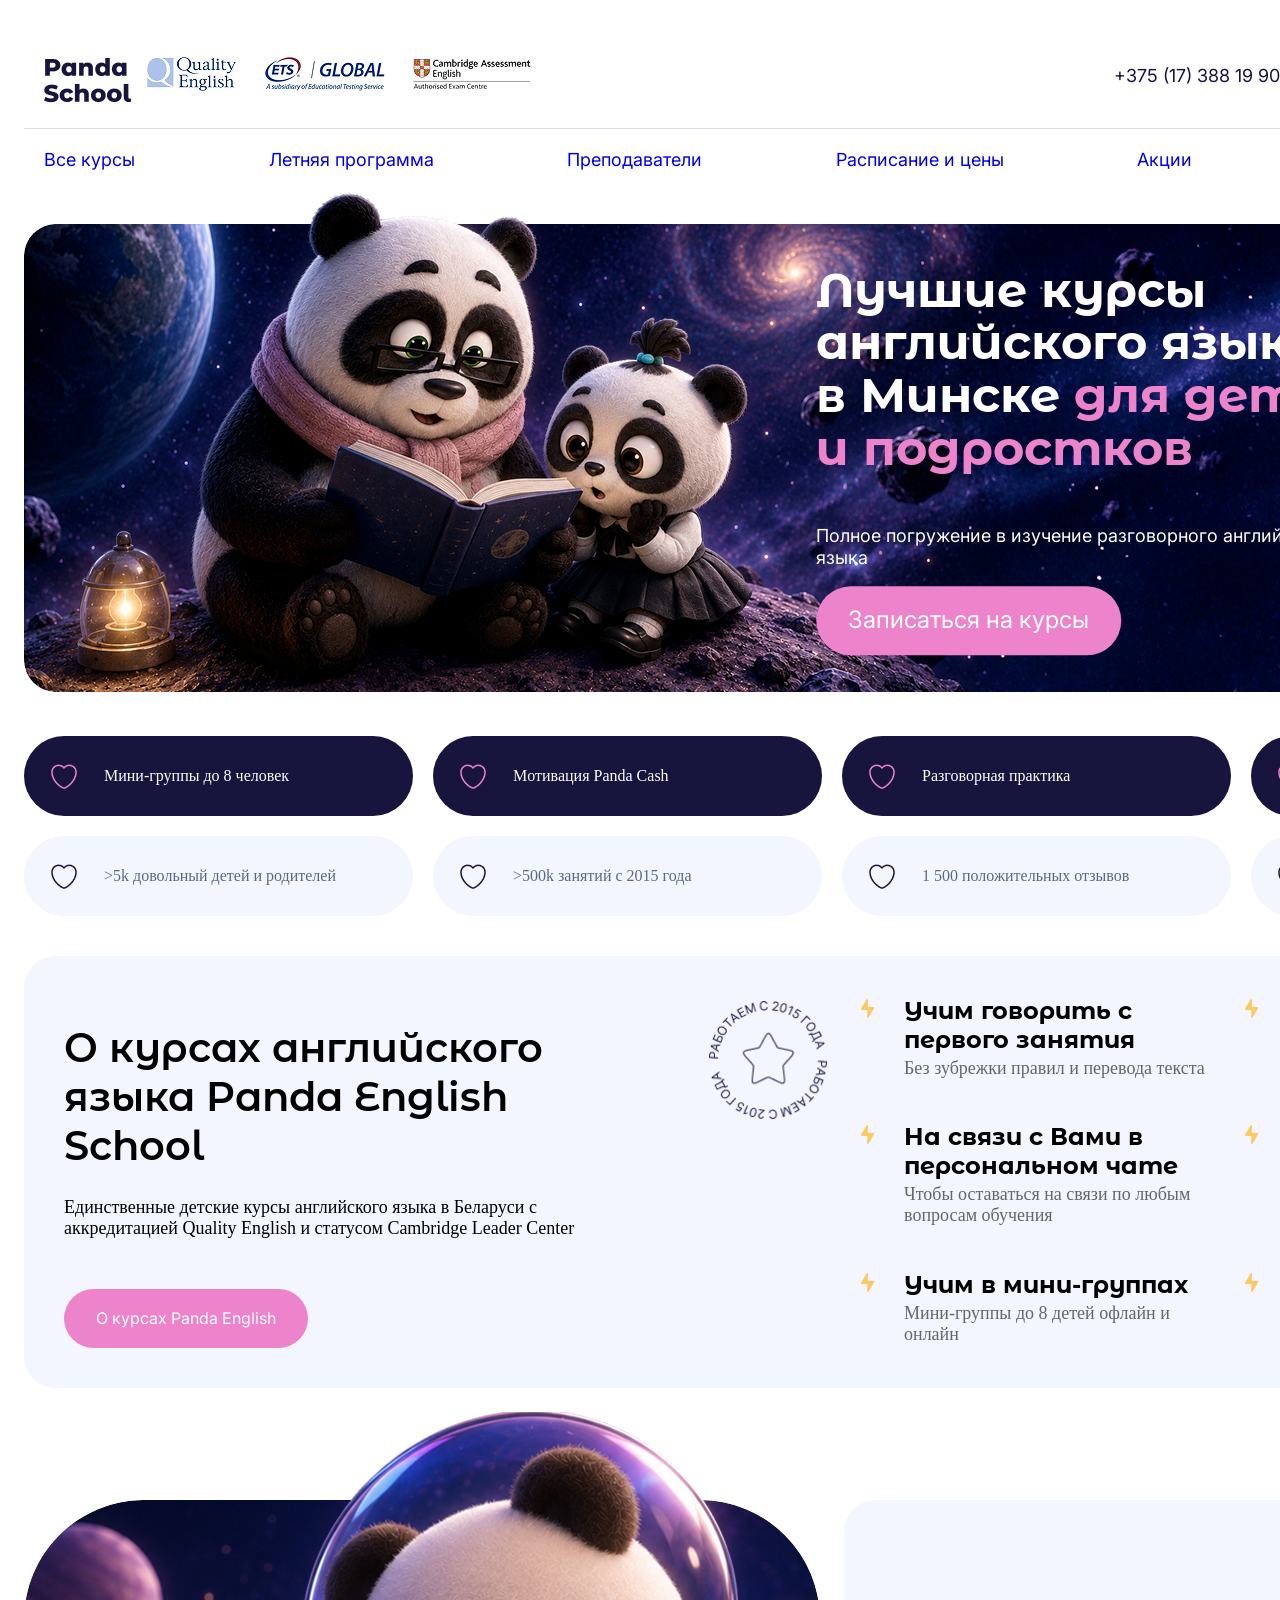
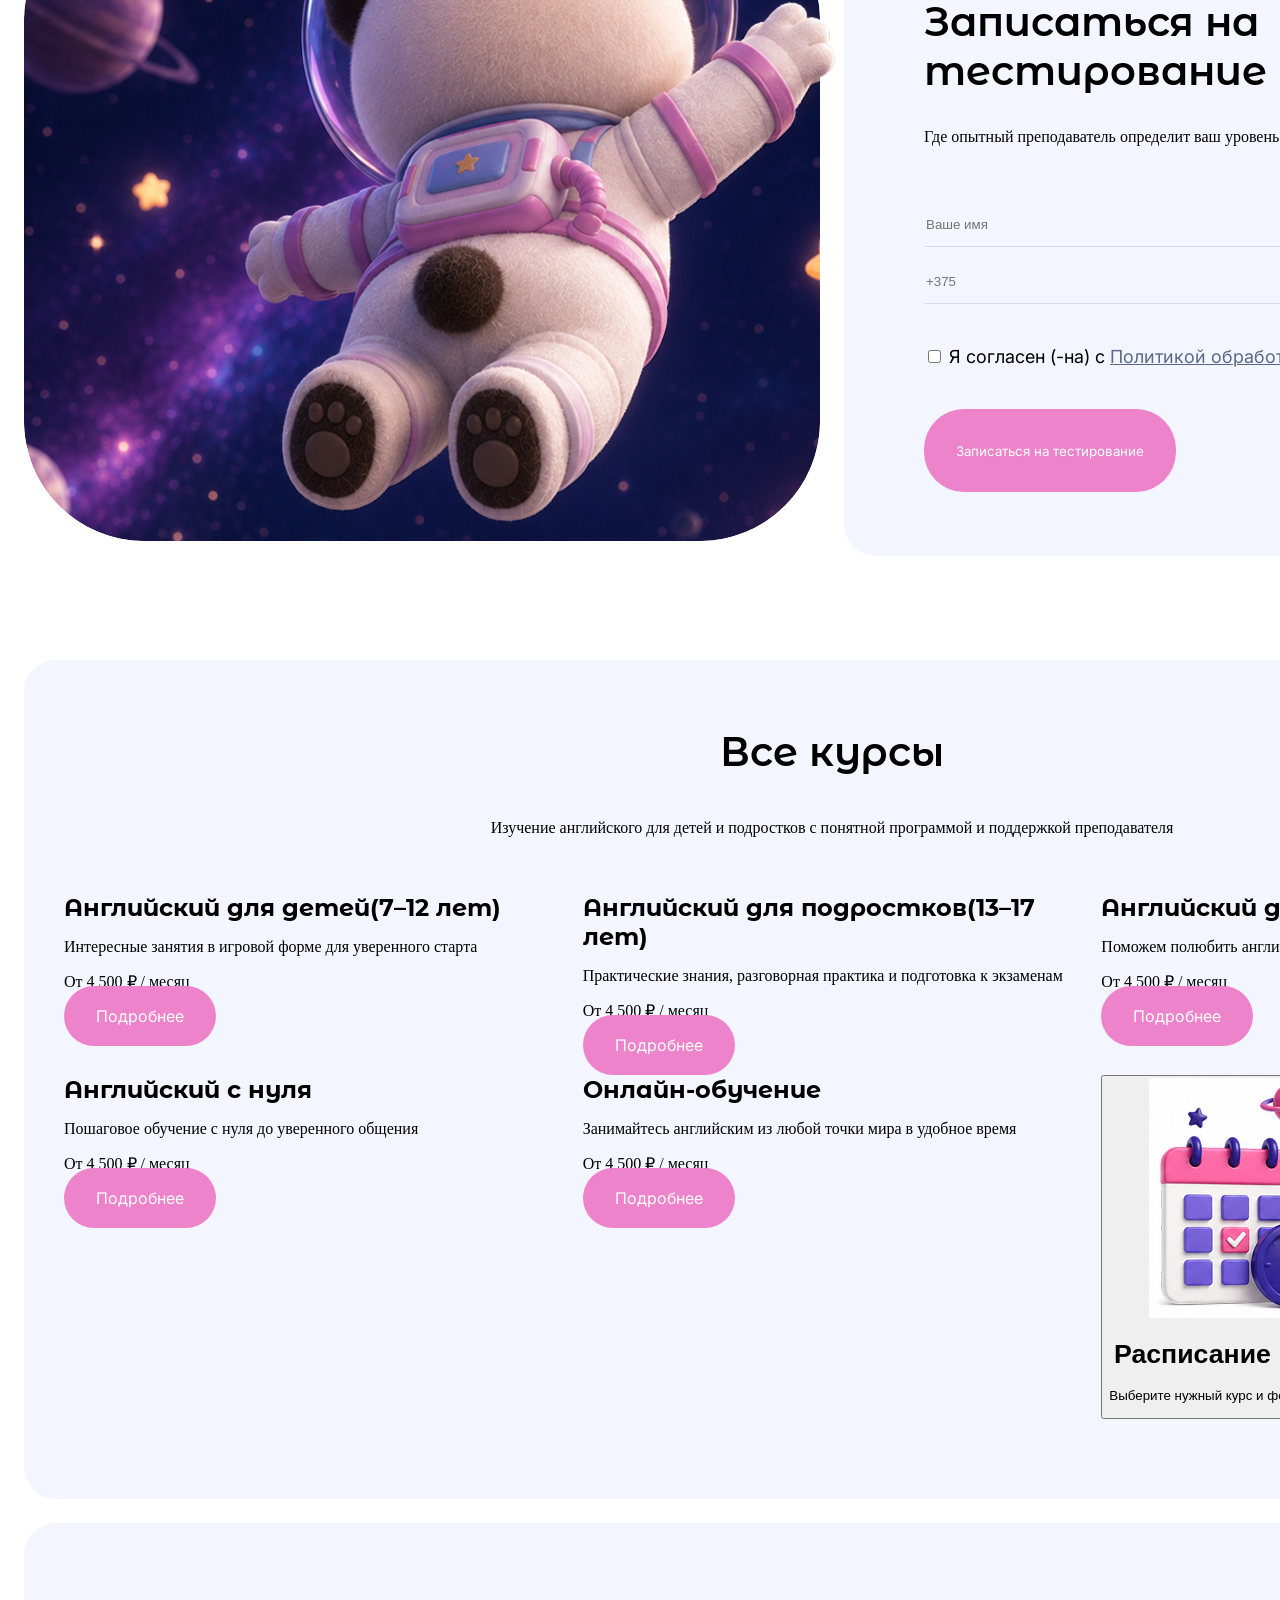
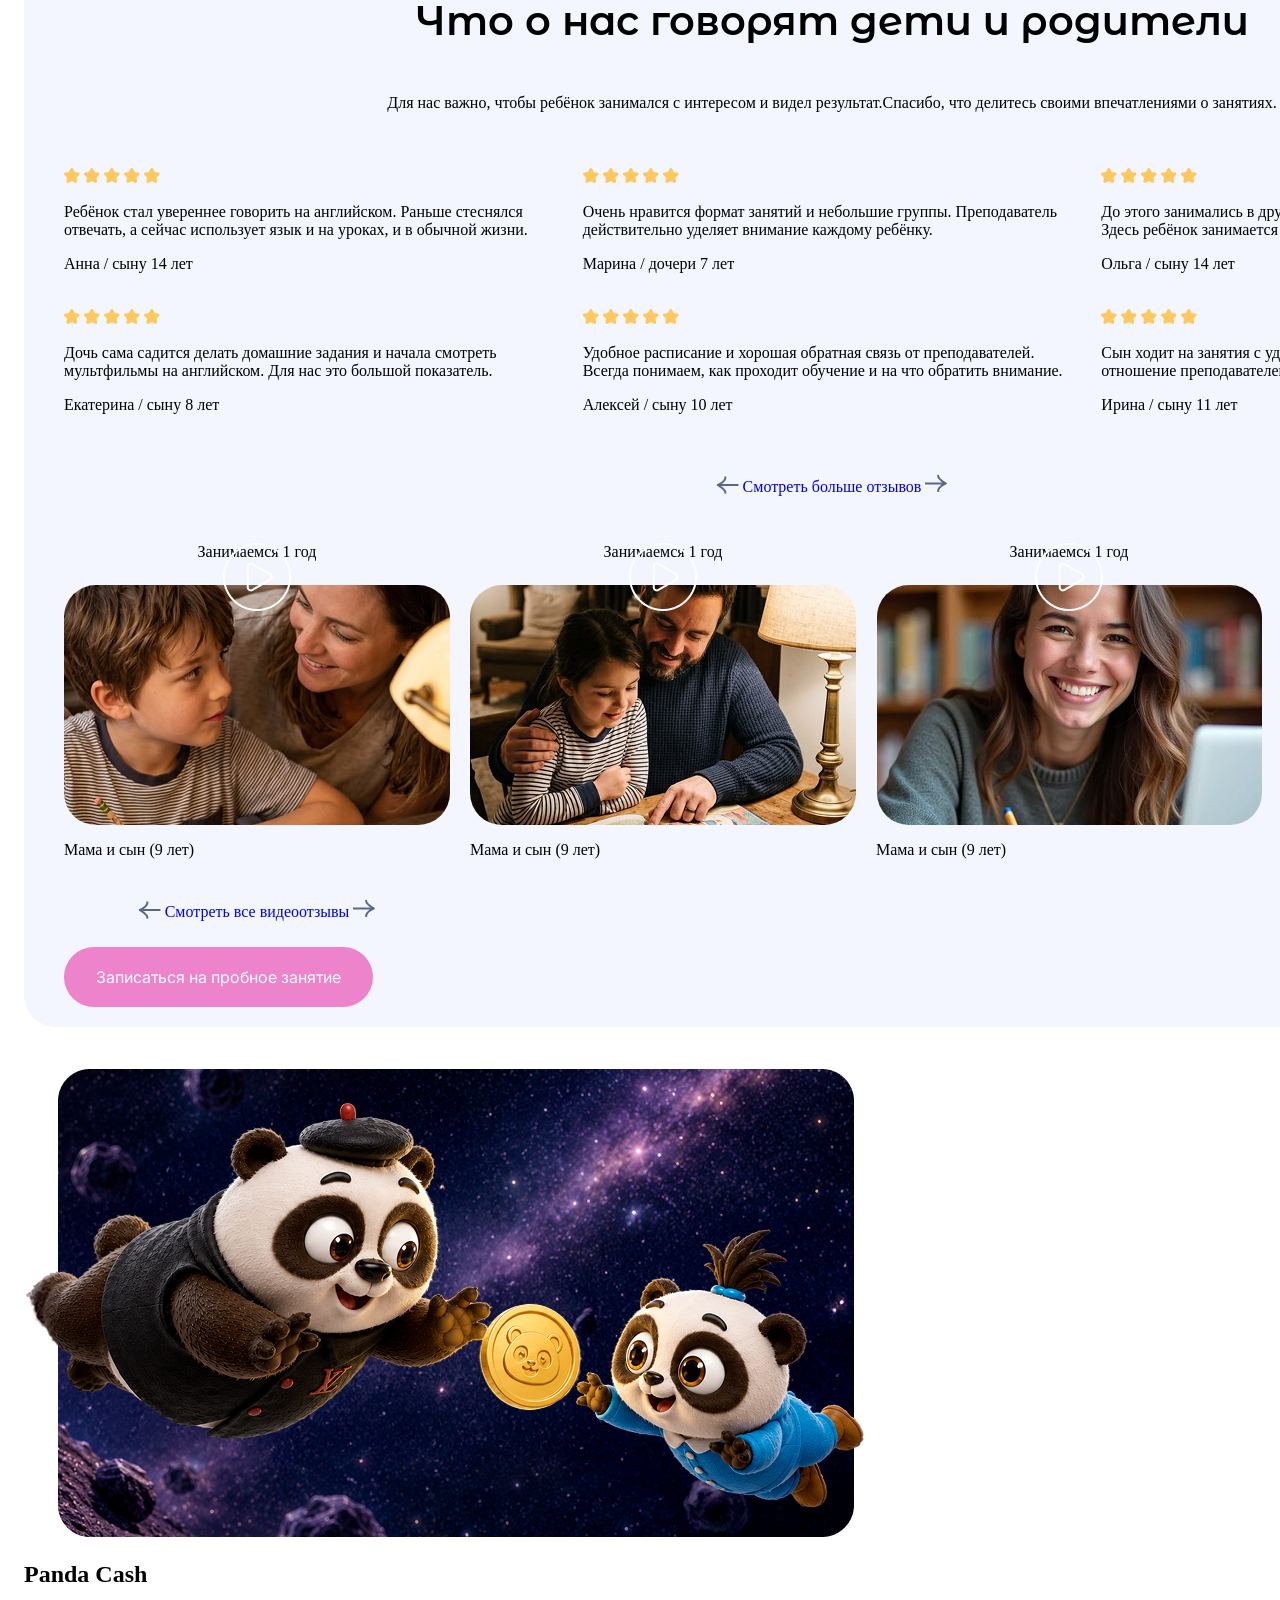
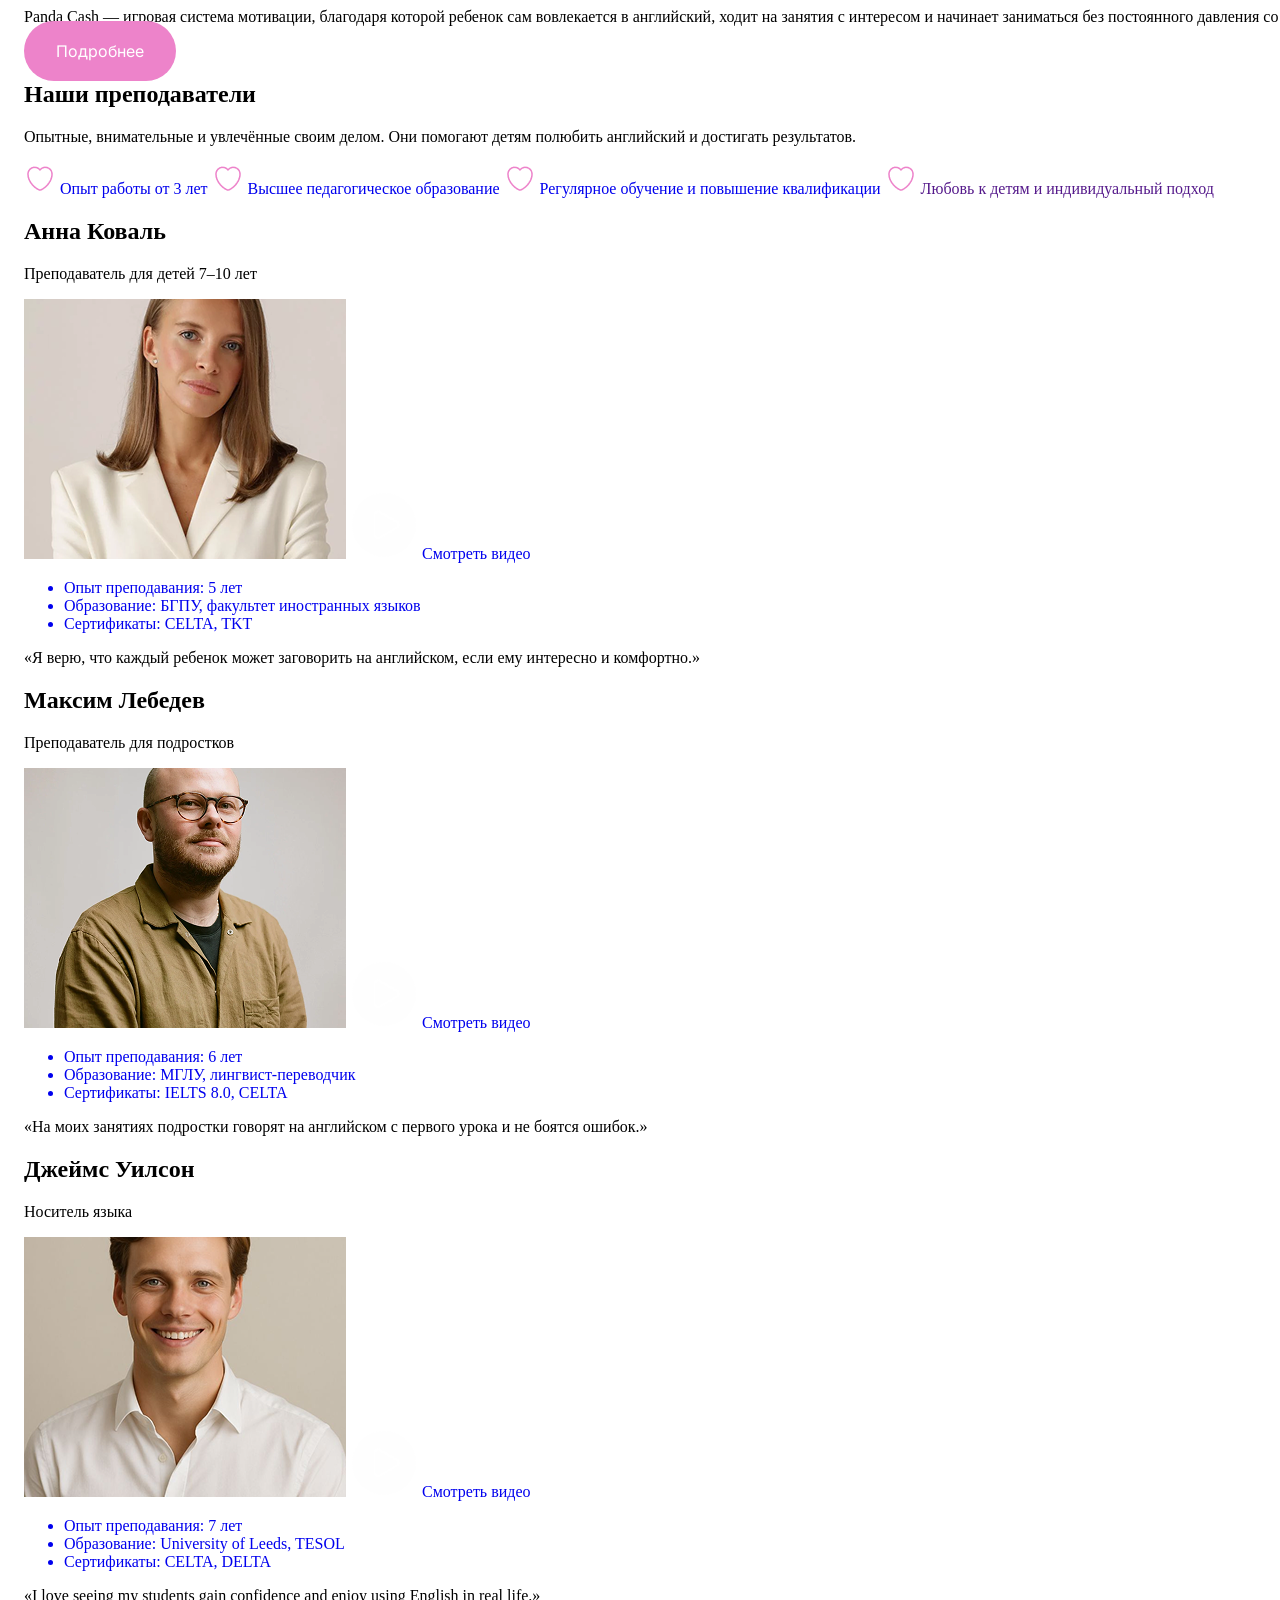
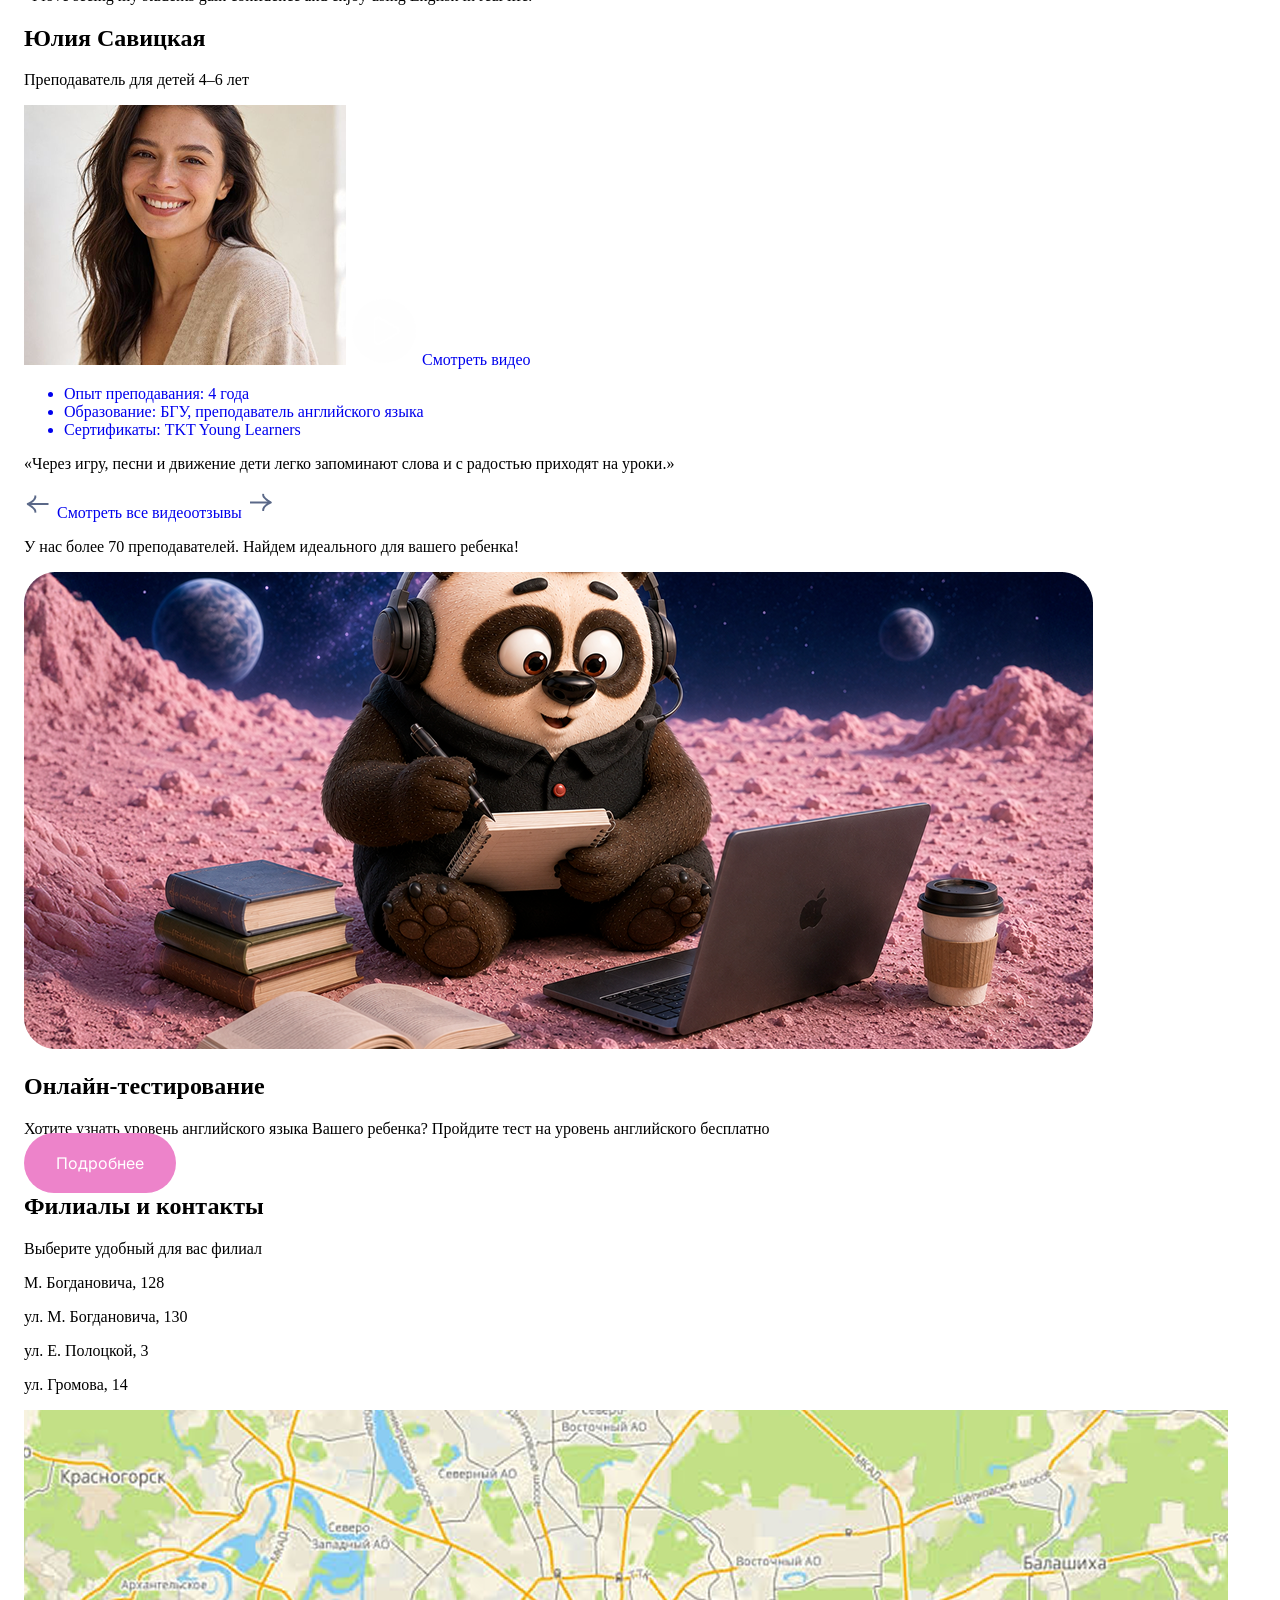
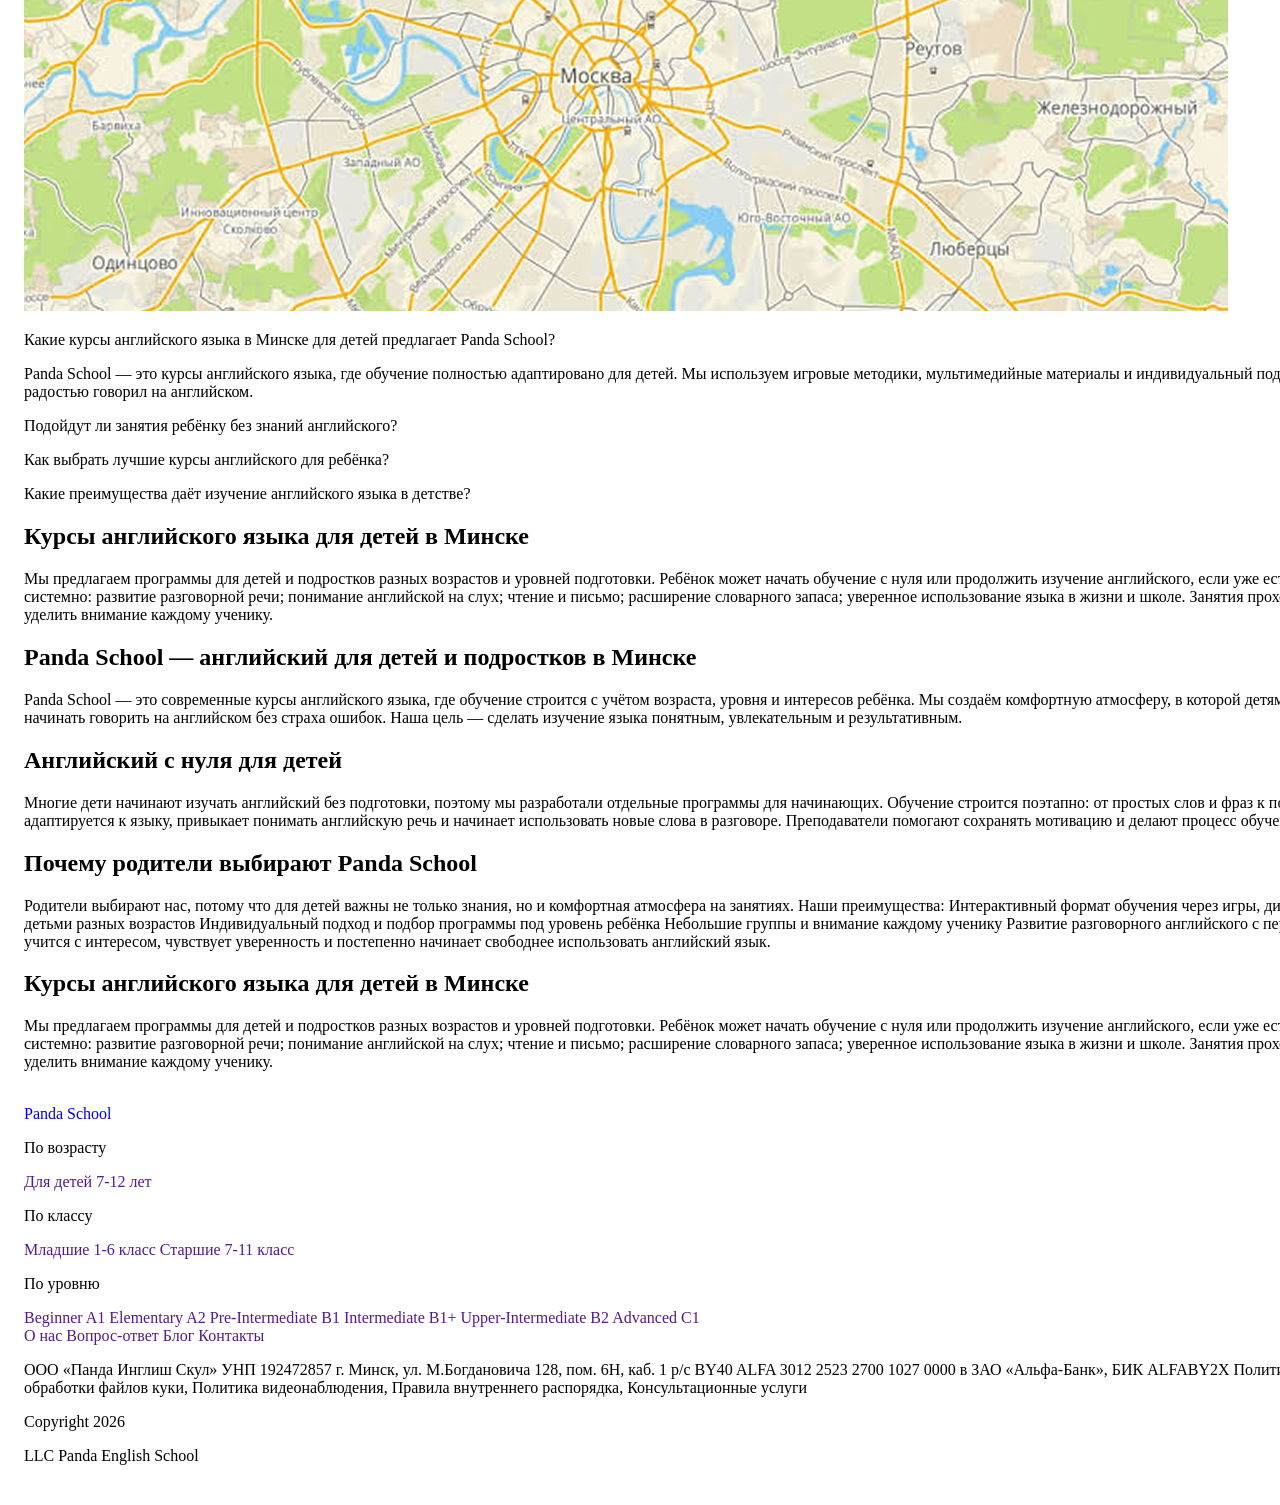
==== commit 3322305f: "верстка" ====
--- a/index.html
+++ b/index.html
@@ -15,13 +15,26 @@
       href="https://fonts.googleapis.com/css2?family=Inter:wght@400;500;600;700&display=swap"
       rel="stylesheet"
     />
+    <link rel="preconnect" href="https://fonts.googleapis.com" />
+    <link rel="preconnect" href="https://fonts.gstatic.com" crossorigin />
+    <link
+      href="https://fonts.googleapis.com/css2?family=Montserrat+Alternates:ital,wght@0,100;0,200;0,300;0,400;0,500;0,600;0,700;0,800;0,900;1,100;1,200;1,300;1,400;1,500;1,600;1,700;1,800;1,900&display=swap"
+      rel="stylesheet"
+    />
+    <link rel="preconnect" href="https://fonts.googleapis.com" />
+    <link rel="preconnect" href="https://fonts.gstatic.com" crossorigin />
+    <link
+      href="https://fonts.googleapis.com/css2?family=Inter:ital,opsz,wght@0,14..32,100..900;1,14..32,100..900&family=Montserrat+Alternates:ital,wght@0,100;0,200;0,300;0,400;0,500;0,600;0,700;0,800;0,900;1,100;1,200;1,300;1,400;1,500;1,600;1,700;1,800;1,900&display=swap"
+      rel="stylesheet"
+    />
+
     <link rel="stylesheet" href="style.css" />
   </head>
 
   <body>
-    <div class="contener">
+    <div class="content">
       <!--1/ ШАПКА-->
-      <header class="header">
+      <header class="heading">
         <div class="navigation">
           <a href="index.html">
             <img src="img/PandaSchool.png" alt="логотип Панда" />
@@ -223,19 +236,29 @@
         </div>
 
         <div class="registration">
-          <form action="#">
+          <div class="reg-head">
             <h1>Записаться на тестирование</h1>
             <p>
               Где опытный преподаватель определит ваш уровень английского языка
               и подберет группу
             </p>
-            <input type="text" placeholder="Ваше имя" /> <br />
-            <input type="number" placeholder="+375" /><br />
+          </div>
+
+          <form action="#" class="form-text">
+            <input type="text" placeholder="Ваше имя" class="form-name" />
+            <input type="number" placeholder="+375" class="form-pxone" />
+          </form>
+
+          <form action="#" class="form-label">
             <input type="checkbox" id="check" placeholder="" />
             <label for="check">
-              Я согласен (-на) с Политикой обработки персональных данных
+              Я согласен (-на) с
+              <span class="underline"
+                >Политикой обработки персональных данных</span
+              >
             </label>
           </form>
+
           <button type="submit" class="btn-main">
             <p>Записаться на тестирование</p>
           </button>
@@ -254,13 +277,13 @@
 
         <div class="courses-item">
           <div>
-            <h1>Английский для детей(7–12 лет)</h1>
+            <h3>Английский для детей(7–12 лет)</h3>
             <p>Интересные занятия в игровой форме для уверенного старта</p>
             <p>От 4 500 ₽ / месяц</p>
             <a href="#" class="btn-main">Подробнее</a>
           </div>
           <div>
-            <h1>Английский для подростков(13–17 лет)</h1>
+            <h3>Английский для подростков(13–17 лет)</h3>
             <p>
               Практические знания, разговорная практика и подготовка к экзаменам
             </p>
@@ -268,20 +291,20 @@
             <a href="#" class="btn-main">Подробнее</a>
           </div>
           <div>
-            <h1>Английский для начальных классов</h1>
+            <h3>Английский для начальных классов</h3>
             <p>Поможем полюбить английский и преуспеть в школе</p>
             <p>От 4 500 ₽ / месяц</p>
             <a href="#" class="btn-main">Подробнее</a>
           </div>
 
           <div>
-            <h1>Английский с нуля</h1>
+            <h3>Английский с нуля</h3>
             <p>Пошаговое обучение с нуля до уверенного общения</p>
             <p>От 4 500 ₽ / месяц</p>
             <a href="#" class="btn-main">Подробнее</a>
           </div>
           <div>
-            <h1>Онлайн-обучение</h1>
+            <h3>Онлайн-обучение</h3>
             <p>Занимайтесь английским из любой точки мира в удобное время</p>
             <p>От 4 500 ₽ / месяц</p>
             <a href="#" class="btn-main">Подробнее</a>
@@ -392,7 +415,7 @@
         <div class="revievs-tachers">
           <div class="tachers-block">
             <div class="tachers-contener">
-              <p>Занимаемся 1 год</p>
+              <span>Занимаемся 1 год</span>
               <img
                 src="img/Group 1026.png"
                 alt="Наложенное изображение"
@@ -408,7 +431,7 @@
           </div>
           <div class="tachers-block">
             <div class="tachers-contener">
-              <p>Занимаемся 1 год</p>
+              <span>Занимаемся 1 год</span>
               <img
                 src="img/Group 1026.png"
                 alt="Наложенное изображение"
@@ -424,7 +447,7 @@
           </div>
           <div class="tachers-block">
             <div class="tachers-contener">
-              <p>Занимаемся 1 год</p>
+              <span>Занимаемся 1 год</span>
               <img
                 src="img/Group 1026.png"
                 alt="Наложенное изображение"
@@ -440,7 +463,7 @@
           </div>
           <div class="tachers-block">
             <div class="tachers-contener">
-              <p>Занимаемся 1 год</p>
+              <span>Занимаемся 1 год</span>
               <img
                 src="img/Group 1026.png"
                 alt="Наложенное изображение"
--- a/style.css
+++ b/style.css
@@ -1,8 +1,3 @@
-* {
-    margin: 0;
-    padding: 0;
-}
-
 a {
     text-decoration: none;
 }
@@ -10,23 +5,22 @@
 body {
     margin: 0;
     background-color: #f5f5f5;
-    font-family: Inter, sans-serif;
-}
-
-.contener {
-    max-width: 1616px;
-    margin: 0 auto;
-    padding: 20px;
+}
+
+.content {
+    width: 1616px;
+    margin: auto;
     background: #FFFFFF;
-}
-
-. header {
-    display: flex;
-    justify-content: space-between;
-    align-items: center;
-    flex-wrap: wrap;
-}
-
+    padding: 24px;
+}
+
+.heading {
+    /*display: flex;
+    justify-content: space-between;
+    flex-wrap: wrap;*/
+    align-items: center;
+
+}
 
 .navigation {
     display: flex;
@@ -121,7 +115,6 @@
 .typography {
     font-family: Montserrat Alternates;
     font-weight: 700;
-    font-style: Bold;
     font-size: 48px;
     line-height: 110.00000000000001%;
     letter-spacing: 0%;
@@ -131,7 +124,6 @@
     color: #ED83CA;
     font-family: Montserrat Alternates;
     font-weight: 700;
-    font-style: Bold;
     font-size: 48px;
     line-height: 110.00000000000001%;
     letter-spacing: 0%;
@@ -147,11 +139,9 @@
     color: white;
     /* Цвет текста — белый для хорошего контраста на большинстве изображений */
     font-size: 24px;
-    padding: 20px;
-    display: flex;
-    flex-direction: column;
-    justify-content: space-between;
-    gap: 20px;
+    display: flex;
+    flex-direction: column;
+    justify-content: space-between;
 }
 
 .text-typography {
@@ -217,7 +207,13 @@
     justify-content: space-between;
 }
 
-.about-text h1 {
+.about-text h1,
+.reg-head h1,
+.courses-text h1,
+.revievs-text h1 {
+    font-size: 40px;
+    font-family: Montserrat Alternates;
+    font-weight: 600;
     font-size: 40px;
 }
 
@@ -253,9 +249,10 @@
     flex-shrink: 0;
 }
 
-.advantage-text h3 {
+.advantage-text h3,
+.courses-item h3 {
     margin: 0 0 5px 0;
-    /* Убираем лишние отступы у заголовка */
+    font-family: Montserrat Alternates;
     font-size: 24px;
     margin-top: 0;
     margin-bottom: 4px;
@@ -265,28 +262,16 @@
     margin: 0;
     font-size: 18px;
     color: #666;
-    /* Цвет текста чуть светлее */
-}
-
-
-
-
-
-
-
+}
 
 .form {
     position: relative;
     overflow: hidden;
-    display: grid;
-    grid-auto-flow: column;
+    display: flex;
     gap: 24px;
     border-radius: 32px;
     padding-top: 88px;
-    padding-right: 32px;
     padding-bottom: 80px;
-    padding-left: 32px;
-
 }
 
 .img-form {
@@ -299,7 +284,6 @@
     opacity: 1;
     top: -4px;
     border-radius: 120px;
-
 }
 
 .overlay-form {
@@ -316,15 +300,61 @@
 .registration {
     background: #F3F6FF;
     border-radius: 32px;
-
     gap: 40px;
-    border-radius: 32px;
     padding-top: 64px;
     padding-right: 80px;
     padding-bottom: 64px;
     padding-left: 80px;
-}
-
+    display: flex;
+    flex-direction: column;
+    justify-content: space-between;
+}
+
+.form-text {
+    font-family: Inter;
+    font-weight: 400;
+    font-size: 18px;
+    line-height: 140%;
+    letter-spacing: 0%;
+    display: flex;
+    flex-wrap: wrap;
+    flex-direction: column;
+    gap: 12px;
+}
+
+.form-name,
+.form-pxone {
+    width: 636px;
+    height: 42px;
+    background-color: transparent;
+    /*прозрачная*/
+    border: none;
+    border-bottom: 1px solid #D5DBEE;
+    /* Линия под полем */
+}
+
+.form-label {
+    font-family: Inter;
+    font-weight: 400;
+    font-style: Regular;
+    font-size: 18px;
+    line-height: 140%;
+    letter-spacing: 0%;
+
+}
+
+.underline {
+    font-family: Inter;
+    font-weight: 400;
+    font-size: 18px;
+    line-height: 140%;
+    letter-spacing: 0%;
+    text-decoration: underline;
+    text-decoration-style: solid;
+    text-decoration-thickness: 0%;
+    text-decoration-skip-ink: auto;
+    color: #5A6888;
+}
 
 
 
@@ -371,7 +401,13 @@
     position: relative;
 }
 
-.tachers-contener {}
+.tachers-contener {
+    display: flex;
+    flex-direction: column;
+    align-items: center;
+    width: 386px;
+    gap: 24px;
+}
 
 .overlay-teachers {
     position: absolute;
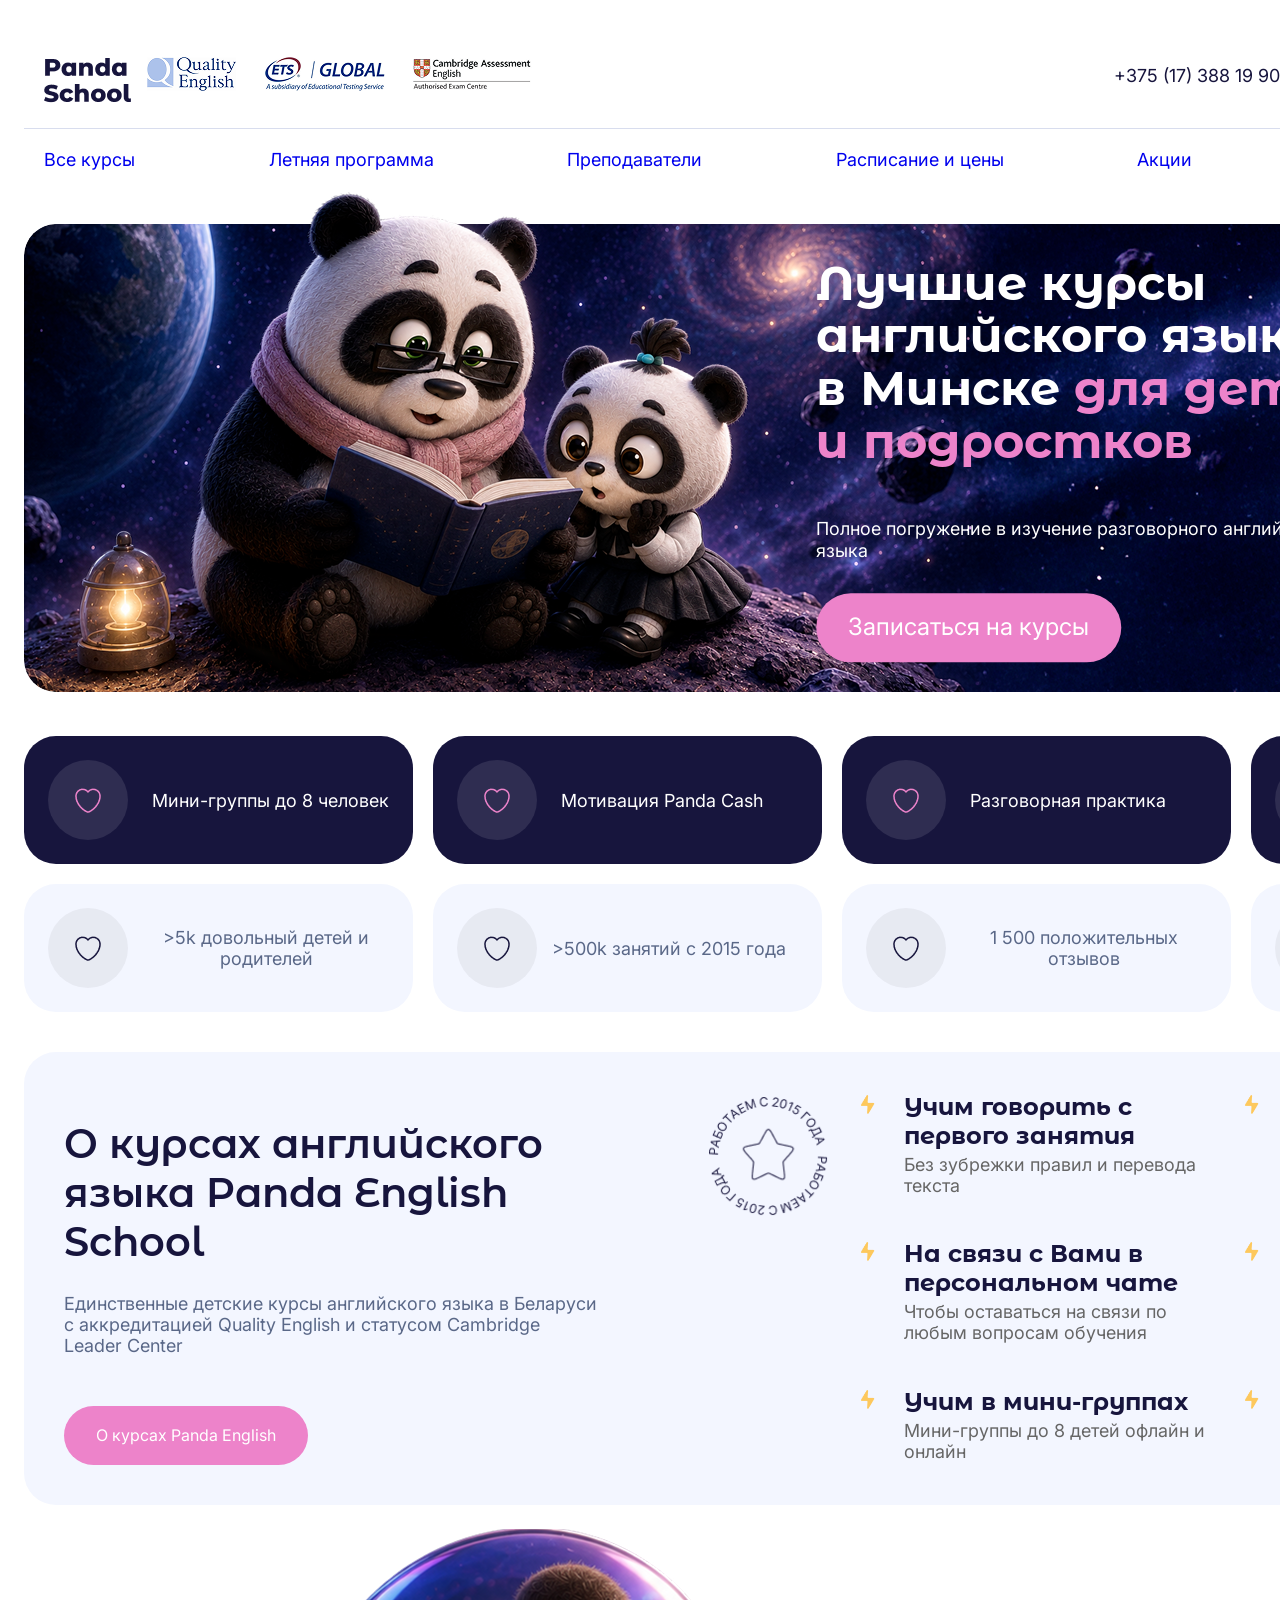
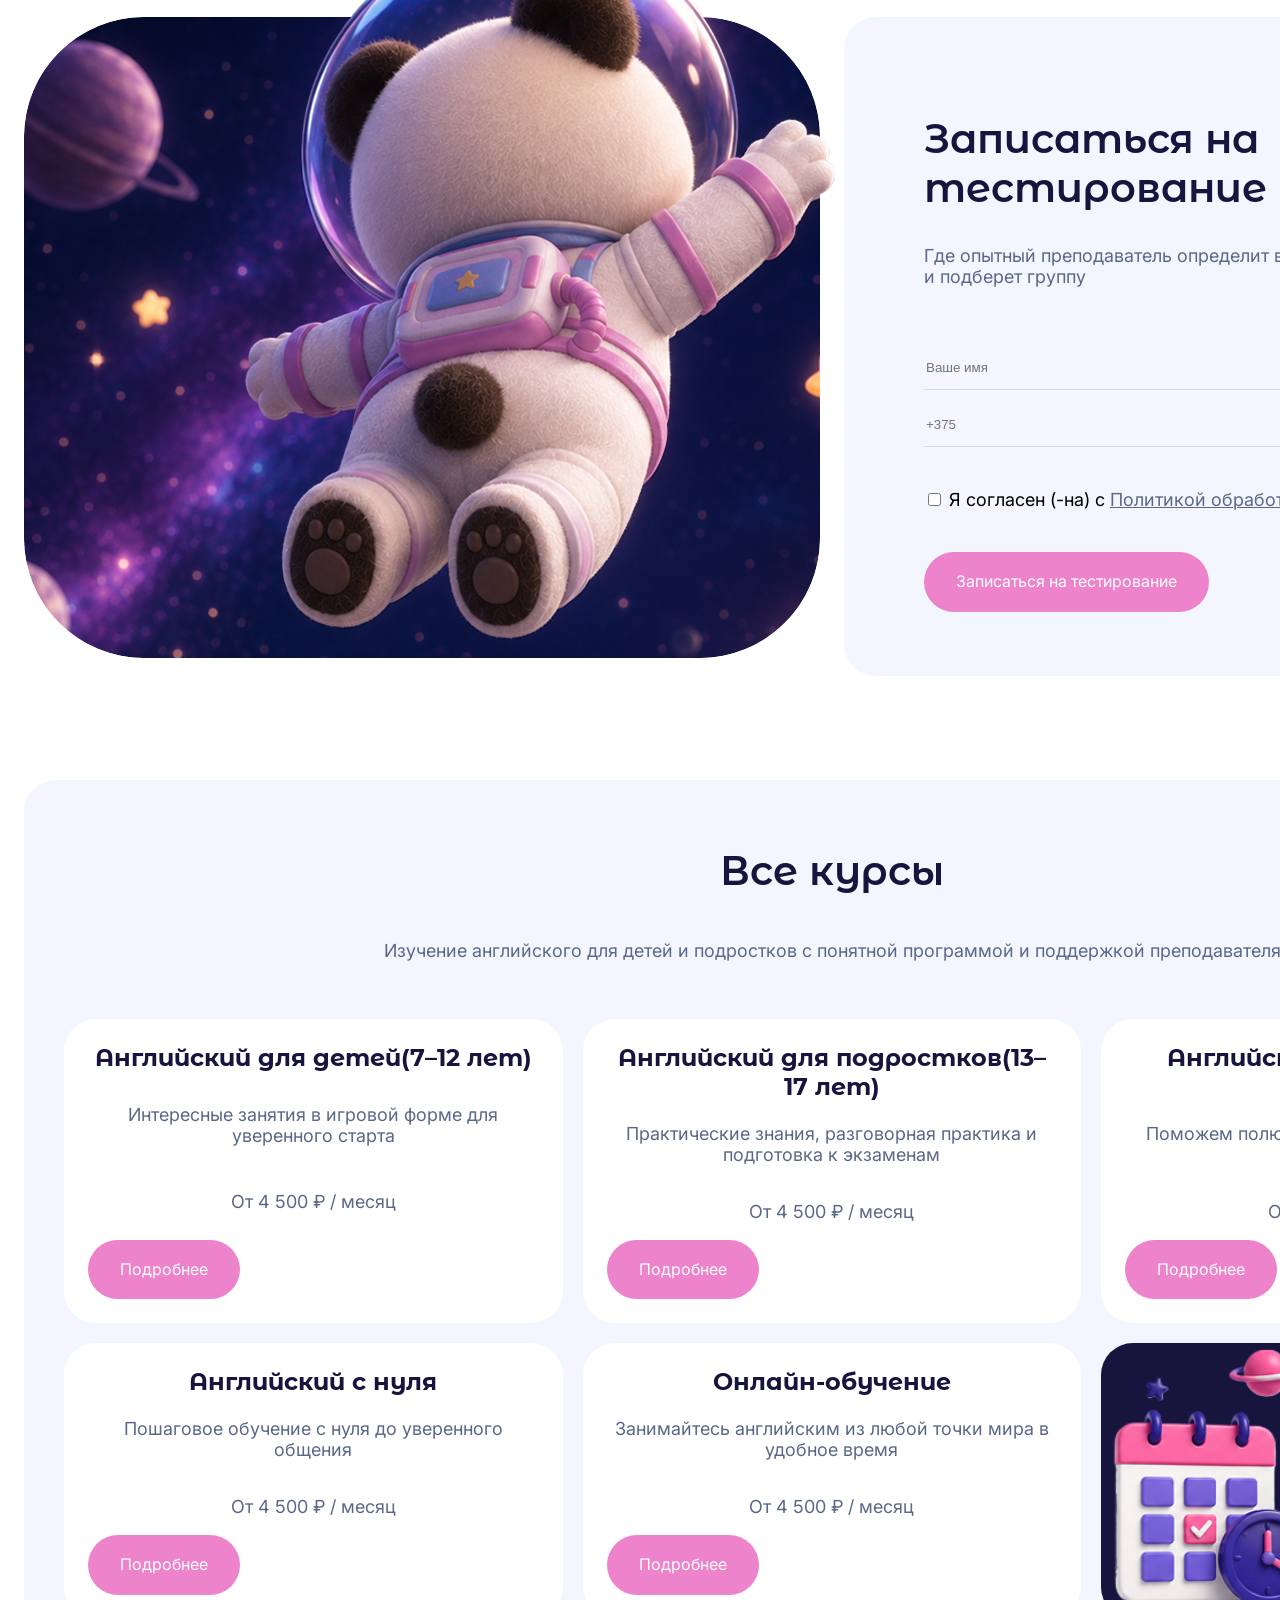
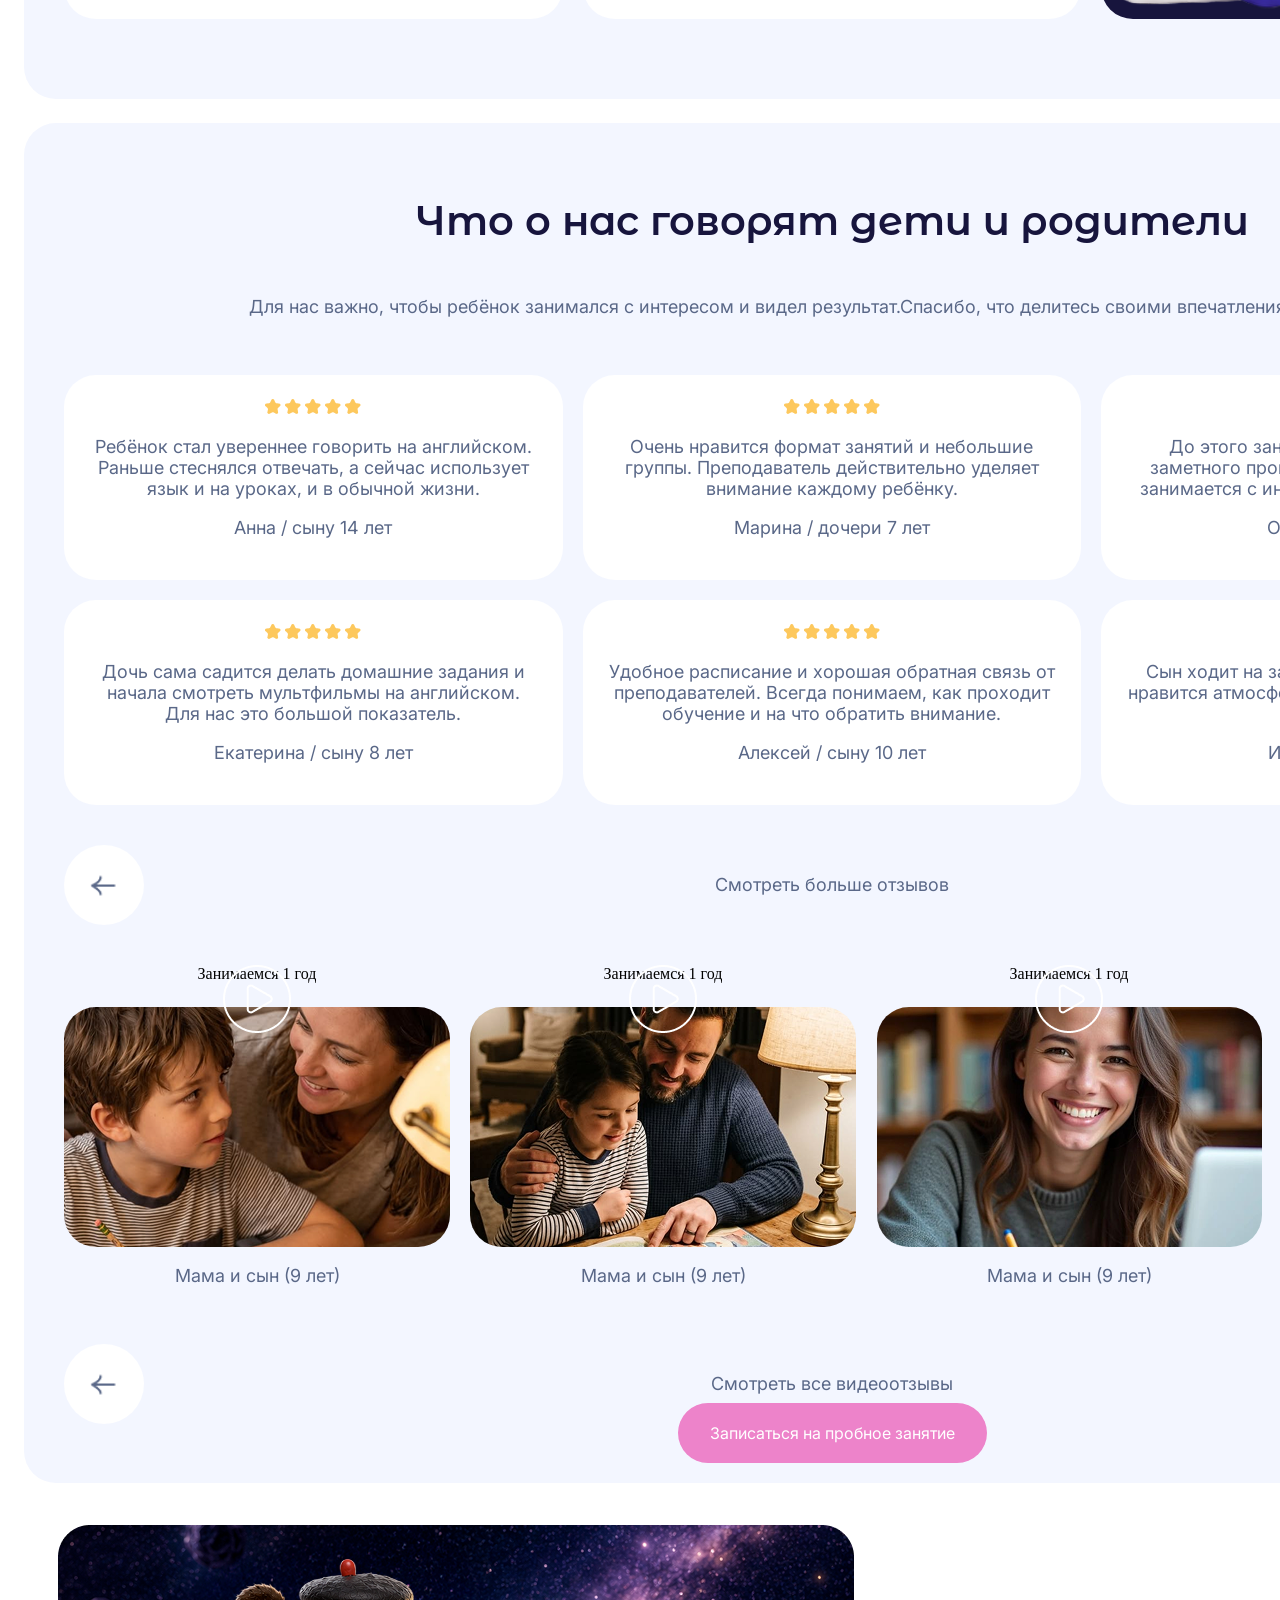
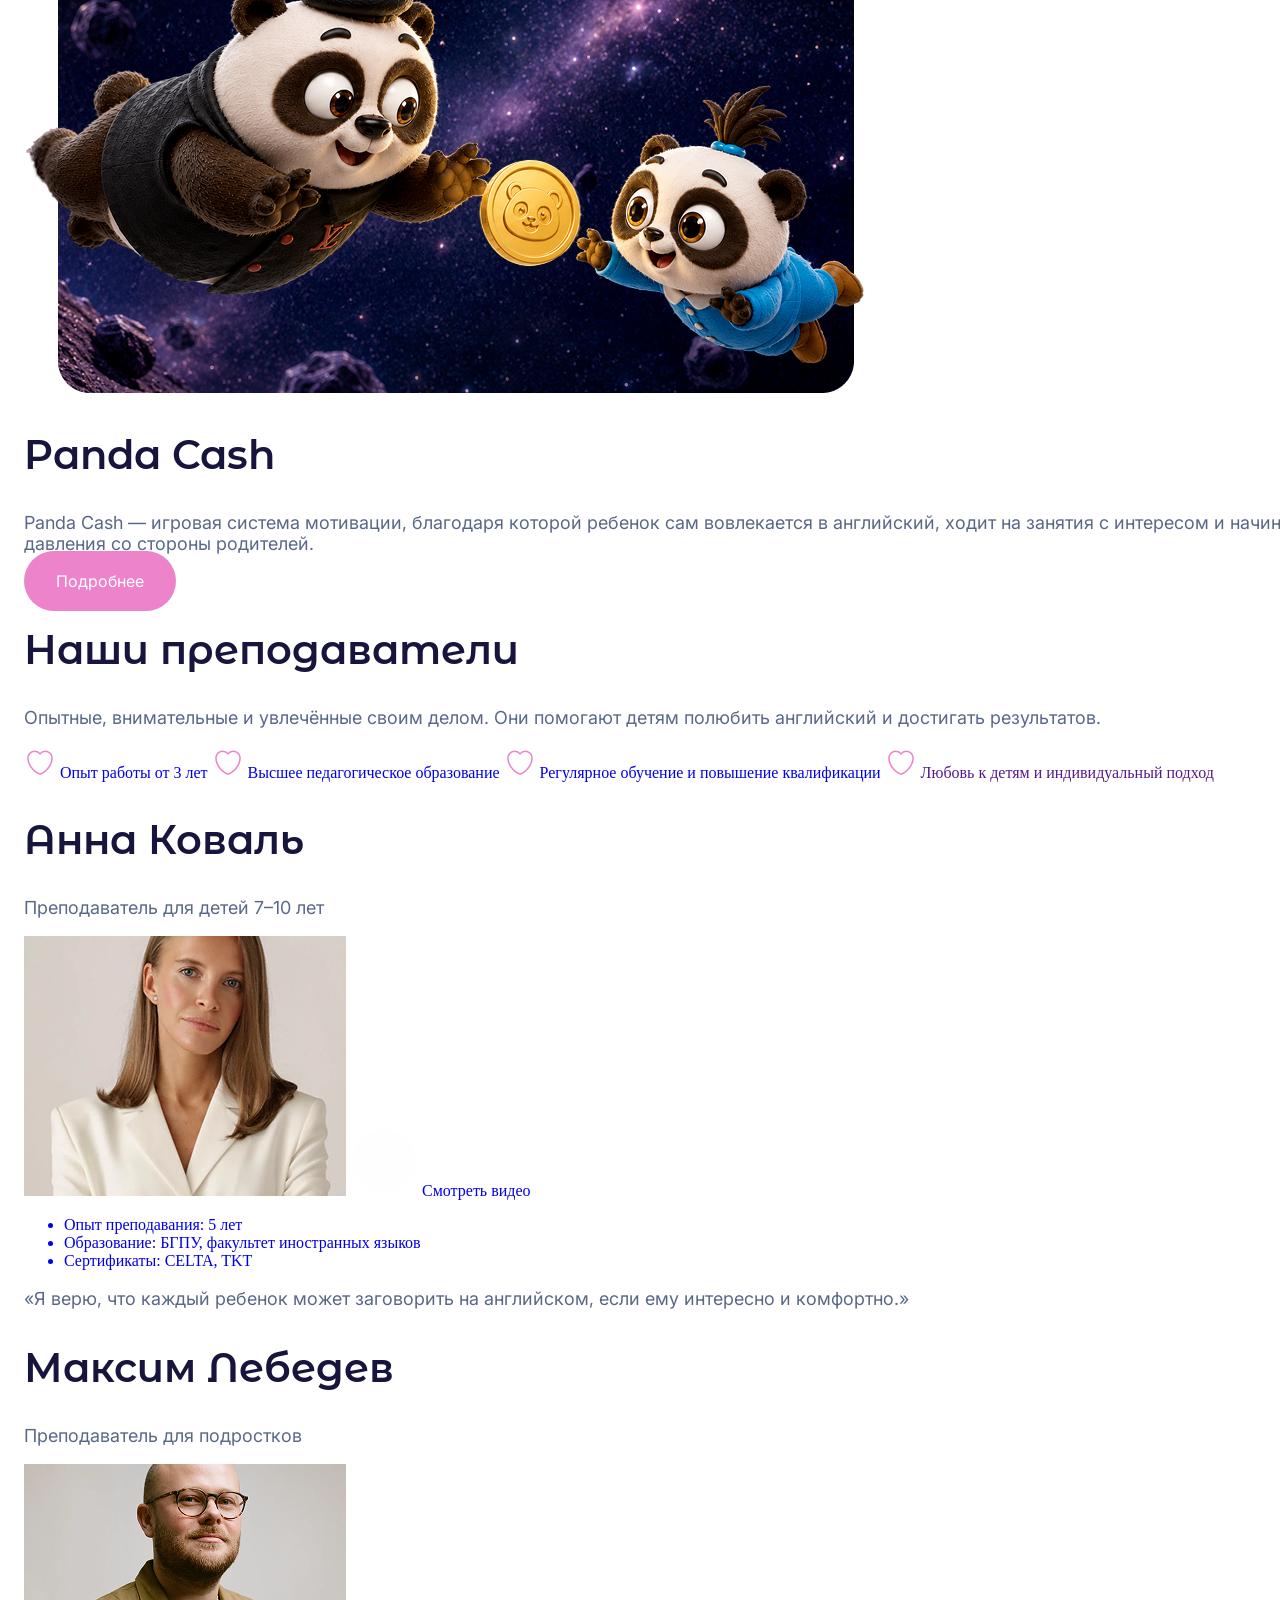
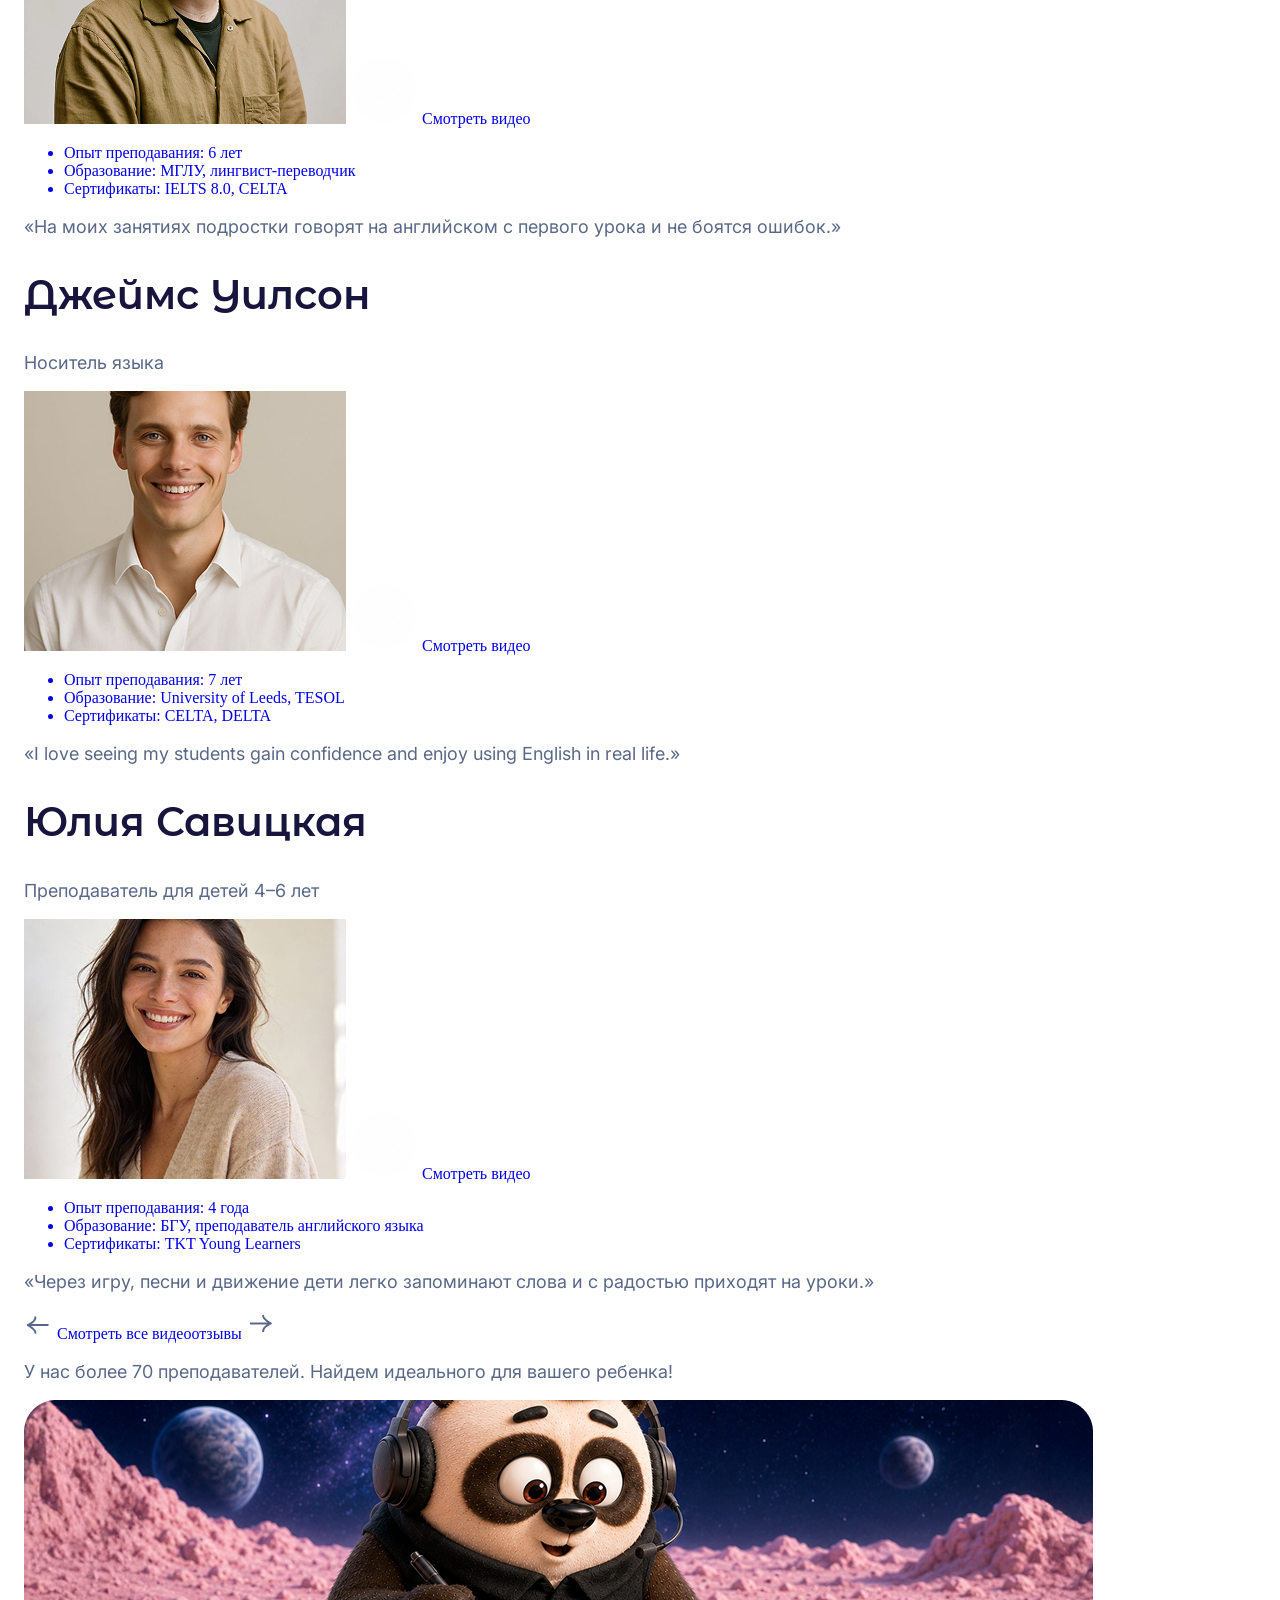
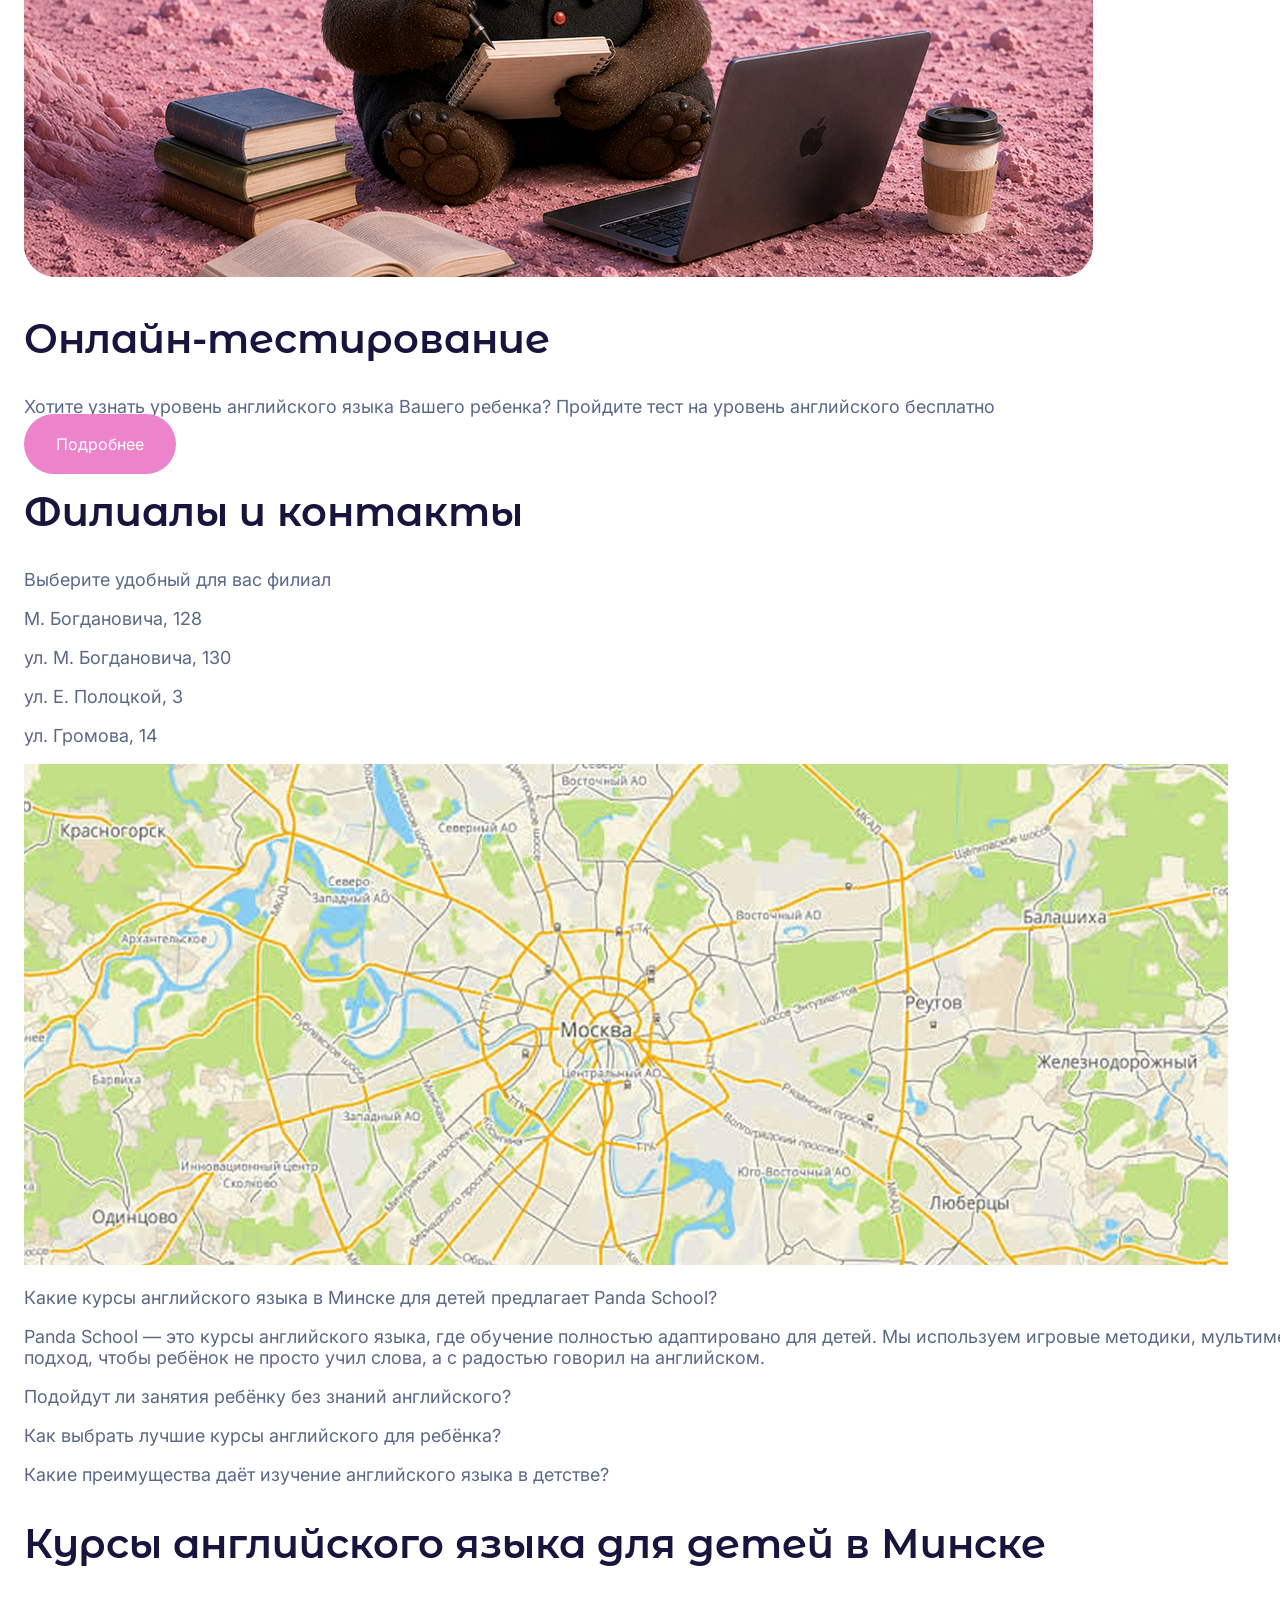
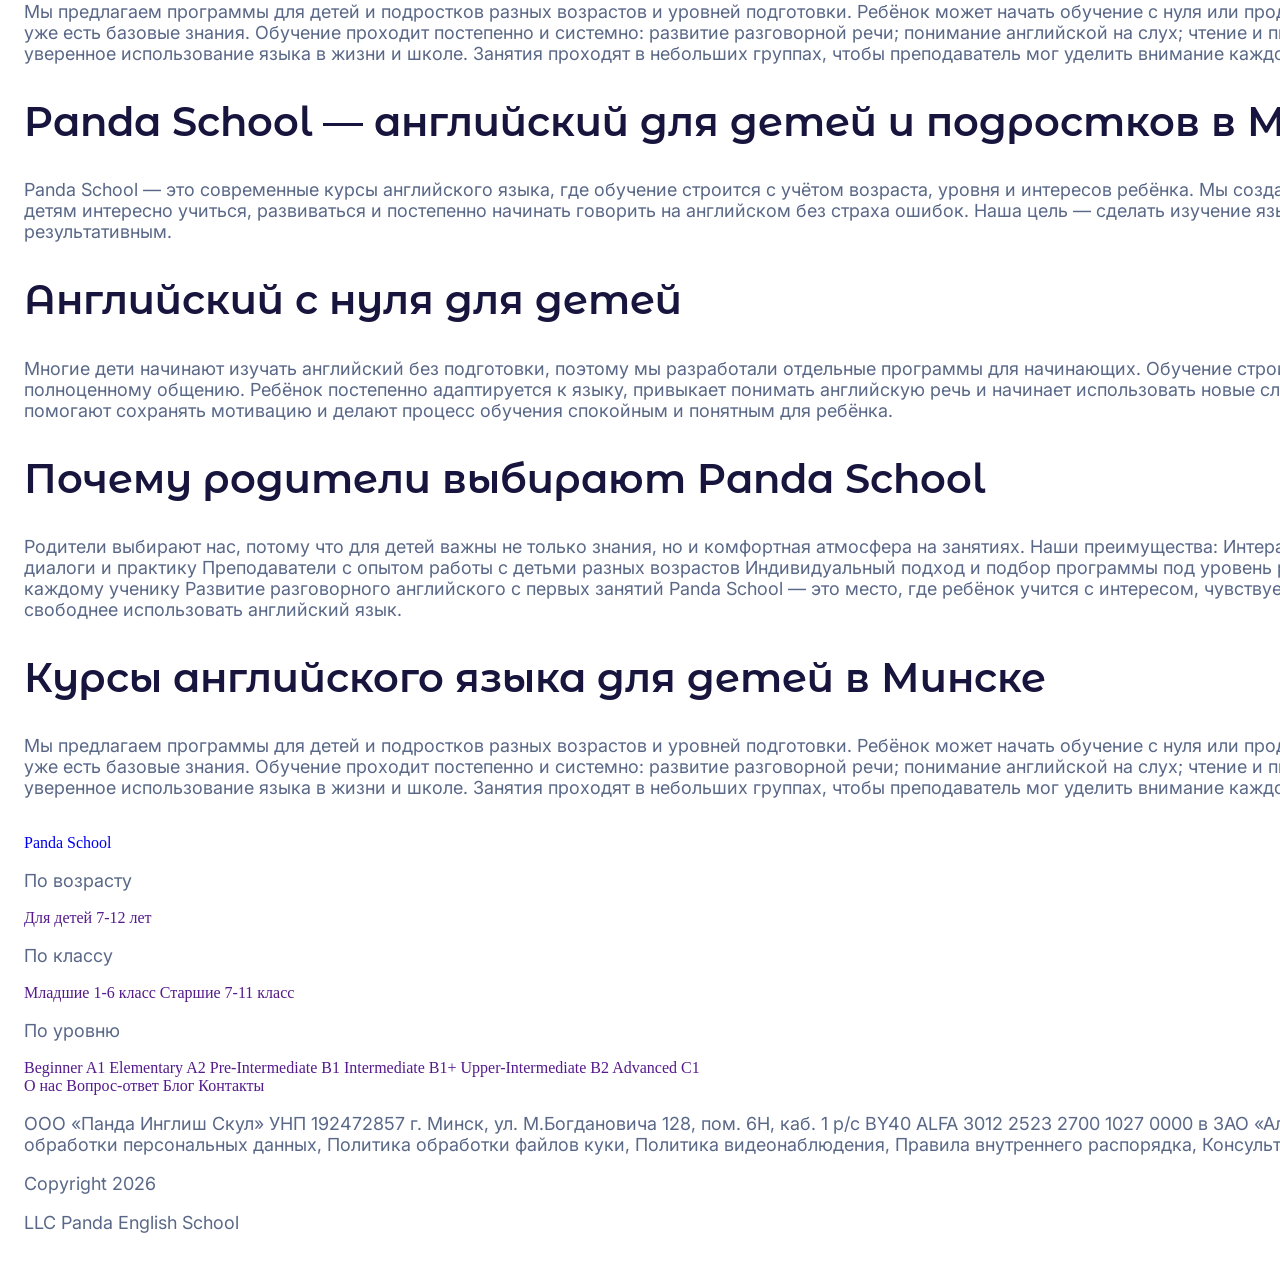
==== commit 7d78dd0e: "верстка" ====
--- a/index.html
+++ b/index.html
@@ -253,15 +253,12 @@
             <input type="checkbox" id="check" placeholder="" />
             <label for="check">
               Я согласен (-на) с
-              <span class="underline"
-                >Политикой обработки персональных данных</span
-              >
+              <a href="#" target="_blank" class="underline"
+                >Политикой обработки персональных данных
+              </a>
             </label>
           </form>
-
-          <button type="submit" class="btn-main">
-            <p>Записаться на тестирование</p>
-          </button>
+          <a href="#" class="btn-main">Записаться на тестирование</a>
         </div>
       </section>
 
@@ -276,13 +273,13 @@
         </div>
 
         <div class="courses-item">
-          <div>
+          <div class="courses-block">
             <h3>Английский для детей(7–12 лет)</h3>
             <p>Интересные занятия в игровой форме для уверенного старта</p>
             <p>От 4 500 ₽ / месяц</p>
             <a href="#" class="btn-main">Подробнее</a>
           </div>
-          <div>
+          <div class="courses-block">
             <h3>Английский для подростков(13–17 лет)</h3>
             <p>
               Практические знания, разговорная практика и подготовка к экзаменам
@@ -290,35 +287,33 @@
             <p>От 4 500 ₽ / месяц</p>
             <a href="#" class="btn-main">Подробнее</a>
           </div>
-          <div>
+          <div class="courses-block">
             <h3>Английский для начальных классов</h3>
             <p>Поможем полюбить английский и преуспеть в школе</p>
             <p>От 4 500 ₽ / месяц</p>
             <a href="#" class="btn-main">Подробнее</a>
           </div>
 
-          <div>
+          <div class="courses-block">
             <h3>Английский с нуля</h3>
             <p>Пошаговое обучение с нуля до уверенного общения</p>
             <p>От 4 500 ₽ / месяц</p>
             <a href="#" class="btn-main">Подробнее</a>
           </div>
-          <div>
+          <div class="courses-block">
             <h3>Онлайн-обучение</h3>
             <p>Занимайтесь английским из любой точки мира в удобное время</p>
             <p>От 4 500 ₽ / месяц</p>
             <a href="#" class="btn-main">Подробнее</a>
           </div>
-          <div>
-            <button>
-              <img
-                src="img/ChatGPT Image 28 июл. 2026 г., 15_51_54 1.png"
-                alt=""
-              />
-              <h1>Расписание и цены</h1>
+
+          <a class="courses-board" href="#">
+            <img src="img/календарь.png" alt="календарь" />
+            <div class="board-text">
+              <h3>Расписание и цены</h3>
               <p>Выберите нужный курс и формат обучения</p>
-            </button>
-          </div>
+            </div>
+          </a>
         </div>
       </div>
 
@@ -333,7 +328,7 @@
         </div>
 
         <div class="revievs-item">
-          <div>
+          <div class="revievs-slice">
             <img src="img/Star 13.png" alt="" />
             <img src="img/Star 13.png" alt="" />
             <img src="img/Star 13.png" alt="" />
@@ -345,7 +340,7 @@
             </p>
             <p>Анна / сыну 14 лет</p>
           </div>
-          <div>
+          <div class="revievs-slice">
             <img src="img/Star 13.png" alt="" />
             <img src="img/Star 13.png" alt="" />
             <img src="img/Star 13.png" alt="" />
@@ -357,7 +352,7 @@
             </p>
             <p>Марина / дочери 7 лет</p>
           </div>
-          <div>
+          <div class="revievs-slice">
             <img src="img/Star 13.png" alt="" />
             <img src="img/Star 13.png" alt="" />
             <img src="img/Star 13.png" alt="" />
@@ -369,7 +364,7 @@
             </p>
             <p>Ольга / сыну 14 лет</p>
           </div>
-          <div>
+          <div class="revievs-slice">
             <img src="img/Star 13.png" alt="" />
             <img src="img/Star 13.png" alt="" />
             <img src="img/Star 13.png" alt="" />
@@ -381,7 +376,7 @@
             </p>
             <p>Екатерина / сыну 8 лет</p>
           </div>
-          <div>
+          <div class="revievs-slice">
             <img src="img/Star 13.png" alt="" />
             <img src="img/Star 13.png" alt="" />
             <img src="img/Star 13.png" alt="" />
@@ -393,7 +388,7 @@
             </p>
             <p>Алексей / сыну 10 лет</p>
           </div>
-          <div>
+          <div class="revievs-slice">
             <img src="img/Star 13.png" alt="" />
             <img src="img/Star 13.png" alt="" />
             <img src="img/Star 13.png" alt="" />
@@ -406,11 +401,12 @@
             <p>Ирина / сыну 11 лет</p>
           </div>
         </div>
-        <div class="revievs-buttom">
-          <a href="#"><img src="img/7.png" alt="Влево" /> </a>
-          <a href="#">Смотреть больше отзывов</a>
-          <a href="#"> <img src="img/6.png" alt="Вправо" /></a>
-        </div>
+
+        <a class="revievs-link" href="#">
+          <img src="img/7.png" alt="Влево" />
+          <span>Смотреть больше отзывов</span>
+          <img src="img/6.png" alt="Вправо" />
+        </a>
 
         <div class="revievs-tachers">
           <div class="tachers-block">
@@ -477,14 +473,13 @@
             </div>
             <p>Мама и сын (9 лет)</p>
           </div>
-
-          <div class="revievs-buttom">
-            <a href="#"><img src="img/7.png" alt="Влево" /> </a>
-            <a href="#">Смотреть все видеоотзывы</a>
-            <a href="#"> <img src="img/6.png" alt="Вправо" /></a>
-          </div>
-        </div>
-        <div>
+        </div>
+        <div class="tachers-link">
+          <a class="revievs-link" href="#">
+            <img src="img/7.png" alt="Влево" />
+            <span>Смотреть все видеоотзывы</span>
+            <img src="img/6.png" alt="Вправо" />
+          </a>
           <a href="#" class="btn-main">Записаться на пробное занятие</a>
         </div>
       </section>
--- a/style.css
+++ b/style.css
@@ -14,12 +14,21 @@
     padding: 24px;
 }
 
+h1 {
+    font-family: Montserrat Alternates;
+    font-weight: 600;
+    font-size: 40px;
+    color: #17153D;
+}
+
+p {
+    font-family: Inter;
+    color: #5A6888;
+    font-size: 18px;
+}
+
 .heading {
-    /*display: flex;
-    justify-content: space-between;
-    flex-wrap: wrap;*/
-    align-items: center;
-
+    align-items: center;
 }
 
 .navigation {
@@ -28,6 +37,7 @@
     align-items: center;
     padding: 20px;
     border-bottom: 1px solid #B2BBDE80;
+    /*серая линия*/
 }
 
 .contacts {
@@ -88,6 +98,7 @@
     line-height: 120%;
     letter-spacing: 0%;
     padding: 20px;
+    color: #17153D;
 }
 
 .hero-section {
@@ -118,6 +129,7 @@
     font-size: 48px;
     line-height: 110.00000000000001%;
     letter-spacing: 0%;
+    color: #FFFFFF;
 }
 
 .color {
@@ -147,10 +159,11 @@
 .text-typography {
     font-family: Inter;
     font-weight: 400;
-    font-style: Regular;
     font-size: 18px;
     line-height: 120%;
     letter-spacing: 0%;
+    color: #FFFFFF;
+    margin-bottom: 32px;
 }
 
 .features {
@@ -166,9 +179,22 @@
     align-items: center;
     background-color: #17153D;
     color: #FFFFFF;
-    border-radius: 120px;
-    gap: 24px;
-    padding: 24px;
+    border-radius: 32px;
+    gap: 24px;
+    padding: 24px;
+    font-family: Inter;
+    font-size: 18px;
+    text-align: center;
+}
+
+.feature-blue img {
+    background-color: rgba(255, 255, 255, 0.1);
+    border-radius: 50%;
+    box-sizing: border-box;
+    padding: 24px;
+    width: 80px;
+    height: 80px;
+    gap: 24px;
 }
 
 .feature-grey {
@@ -177,9 +203,21 @@
     gap: 15px;
     background: #F3F6FF;
     color: #5A6888;
-    border-radius: 120px;
-    gap: 24px;
-    padding: 24px;
+    border-radius: 32px;
+    padding: 24px;
+    font-family: Inter;
+    font-size: 18px;
+    text-align: center;
+}
+
+.feature-grey img {
+    background-color: rgba(0, 0, 0, 0.05);
+    border-radius: 50%;
+    box-sizing: border-box;
+    padding: 24px;
+    width: 80px;
+    height: 80px;
+    gap: 24px;
 }
 
 .info {
@@ -207,15 +245,6 @@
     justify-content: space-between;
 }
 
-.about-text h1,
-.reg-head h1,
-.courses-text h1,
-.revievs-text h1 {
-    font-size: 40px;
-    font-family: Montserrat Alternates;
-    font-weight: 600;
-    font-size: 40px;
-}
 
 .about-text p {
     font-size: 18px;
@@ -250,12 +279,15 @@
 }
 
 .advantage-text h3,
-.courses-item h3 {
+.courses-item h3,
+.courses-btm h3 {
     margin: 0 0 5px 0;
     font-family: Montserrat Alternates;
     font-size: 24px;
     margin-top: 0;
     margin-bottom: 4px;
+    color: #17153D;
+
 }
 
 .advantage-text p {
@@ -365,6 +397,7 @@
     background: #F3F6FF;
     margin: 24px 0;
     padding: 40px;
+    text-align: center
 }
 
 .courses-text,
@@ -372,7 +405,10 @@
     display: flex;
     flex-direction: column;
     align-items: center;
-}
+    flex-wrap: nowrap;
+}
+
+
 
 .courses-item,
 .revievs-item {
@@ -383,11 +419,63 @@
     margin: 40px 0;
 }
 
-.revievs-buttom {
-    display: flex;
+.courses-block {
+    background: #FFFFFF;
+    border-radius: 32px;
+    display: flex;
+    flex-direction: column;
+    justify-content: space-between;
+    padding: 24px;
+}
+
+.courses-board {
+    border-radius: 32px;
+    background: #17153D;
+    display: flex;
+}
+
+.board-text {
+    display: flex;
+    flex-direction: column;
     justify-content: center;
-    align-items: center;
-}
+    width: 248;
+    height: 124;
+    gap: 16px;
+}
+
+.board-text h3,
+.board-text p {
+    color: #FFFFFF;
+}
+
+.revievs-slice {
+    background: #FFFFFF;
+    border-radius: 32px;
+    padding: 24px;
+}
+
+.revievs-link {
+    color: #5A6888;
+    display: flex;
+    justify-content: space-between;
+    align-items: center;
+    font-family: Inter;
+    font-weight: 400;
+    font-size: 18px;
+    line-height: 140%;
+    letter-spacing: 0%;
+    text-decoration-skip-ink: auto;
+}
+
+.revievs-link img {
+    background-color: rgba(255, 255, 255, 1);
+    border-radius: 50%;
+    box-sizing: border-box;
+    padding: 24px;
+    width: 80px;
+    height: 80px;
+}
+
 
 .revievs-tachers {
     display: grid;
